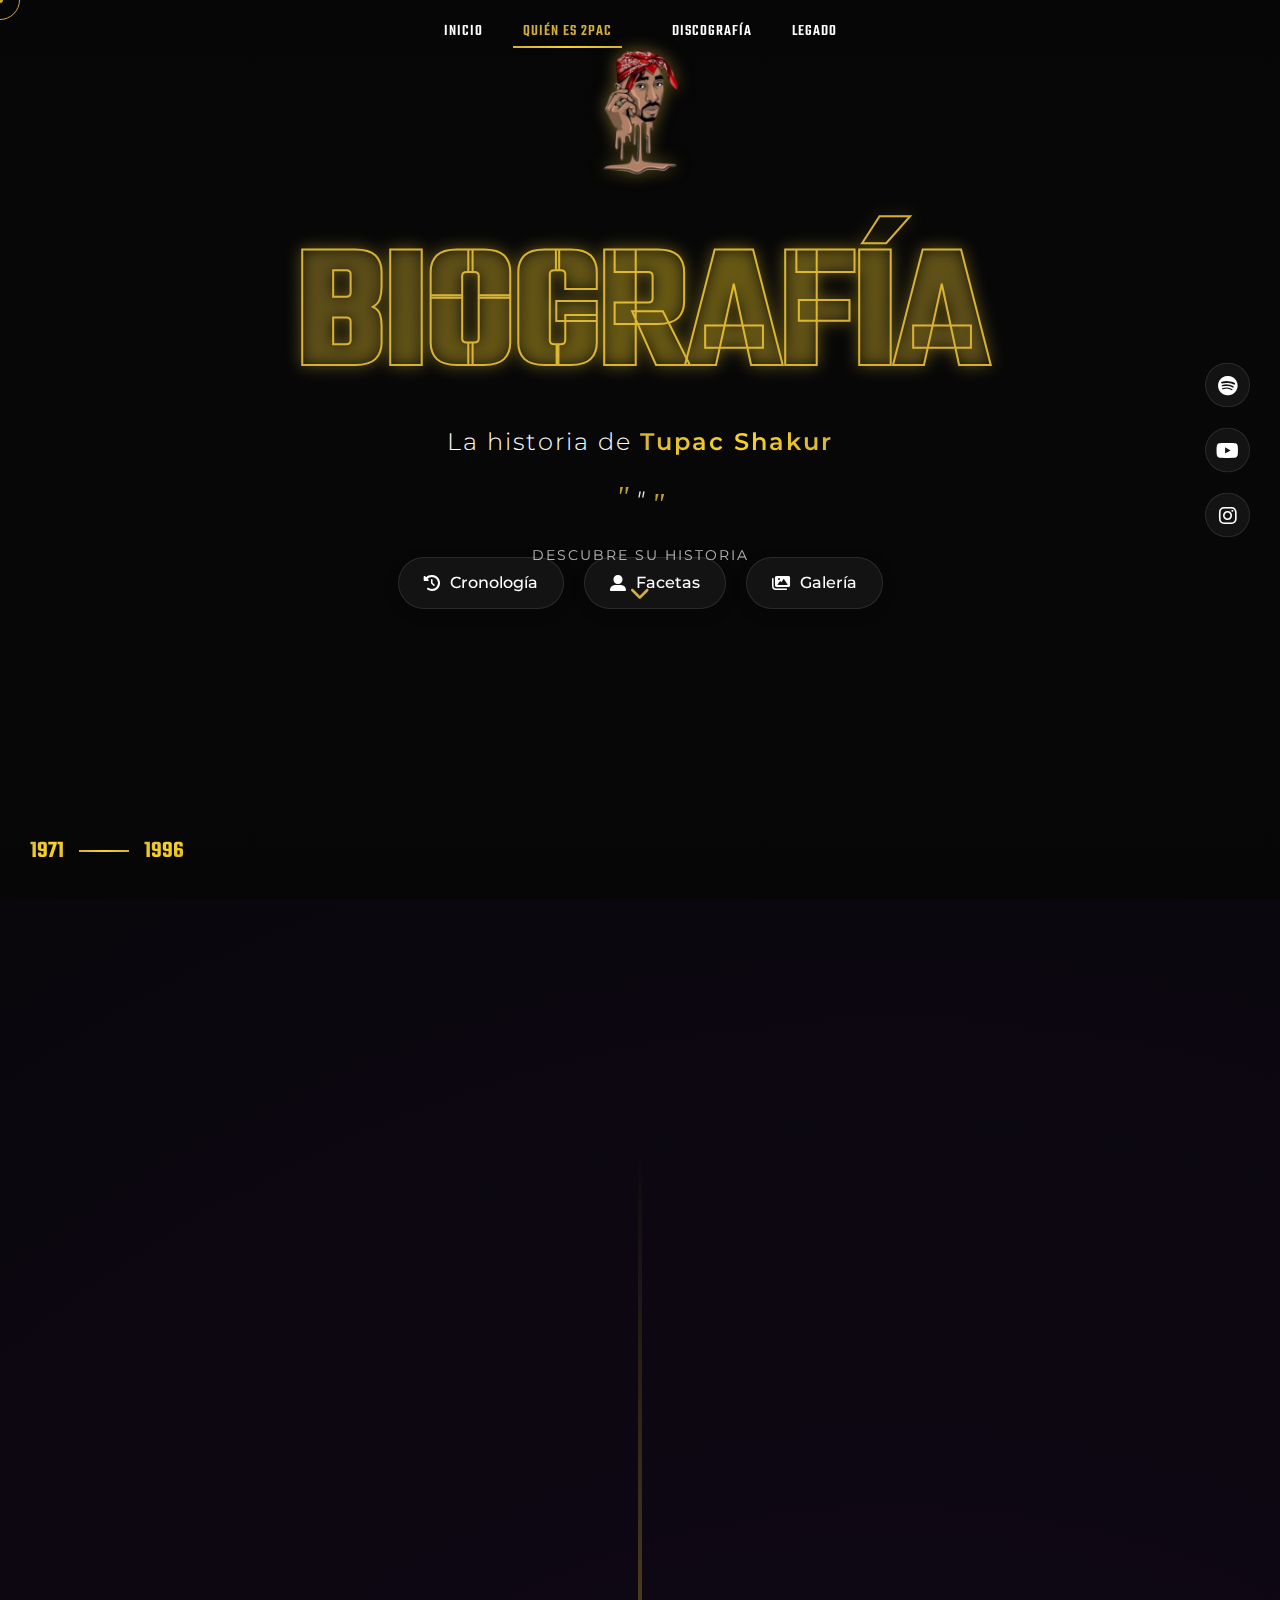
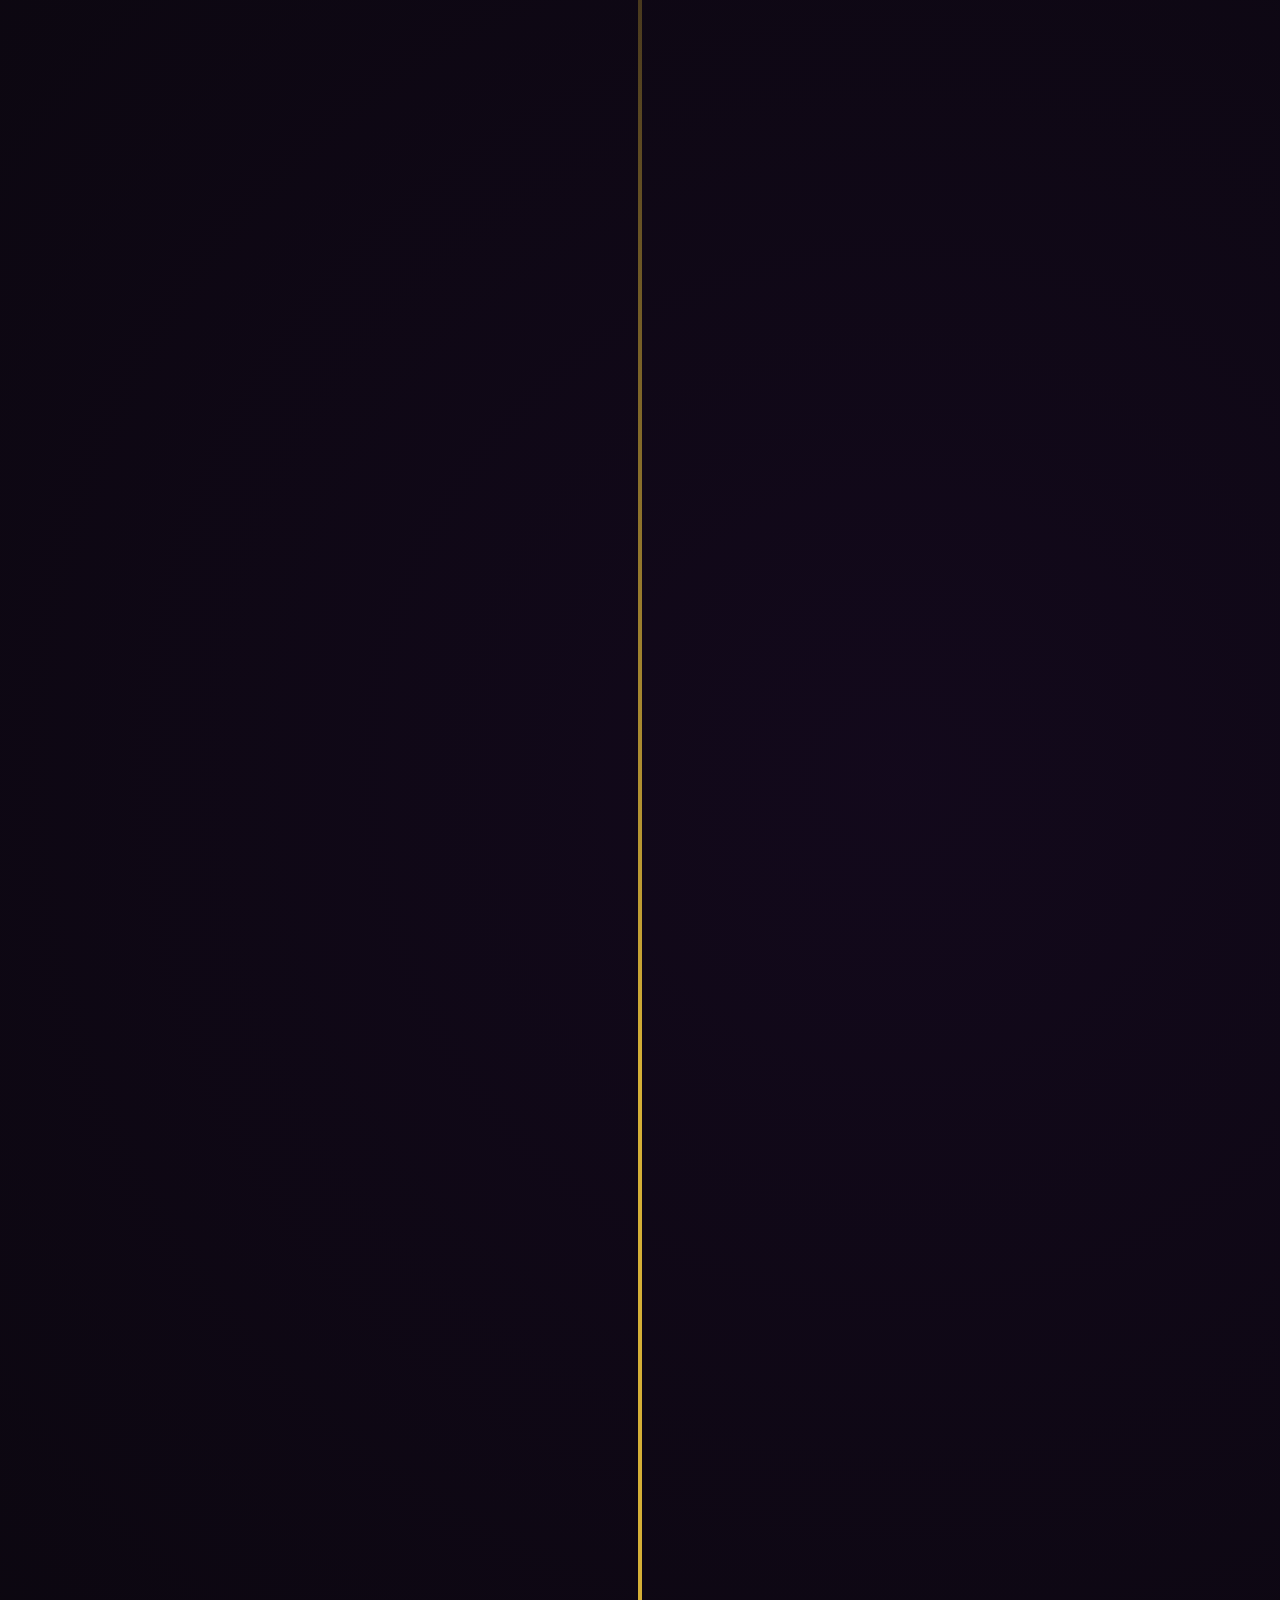
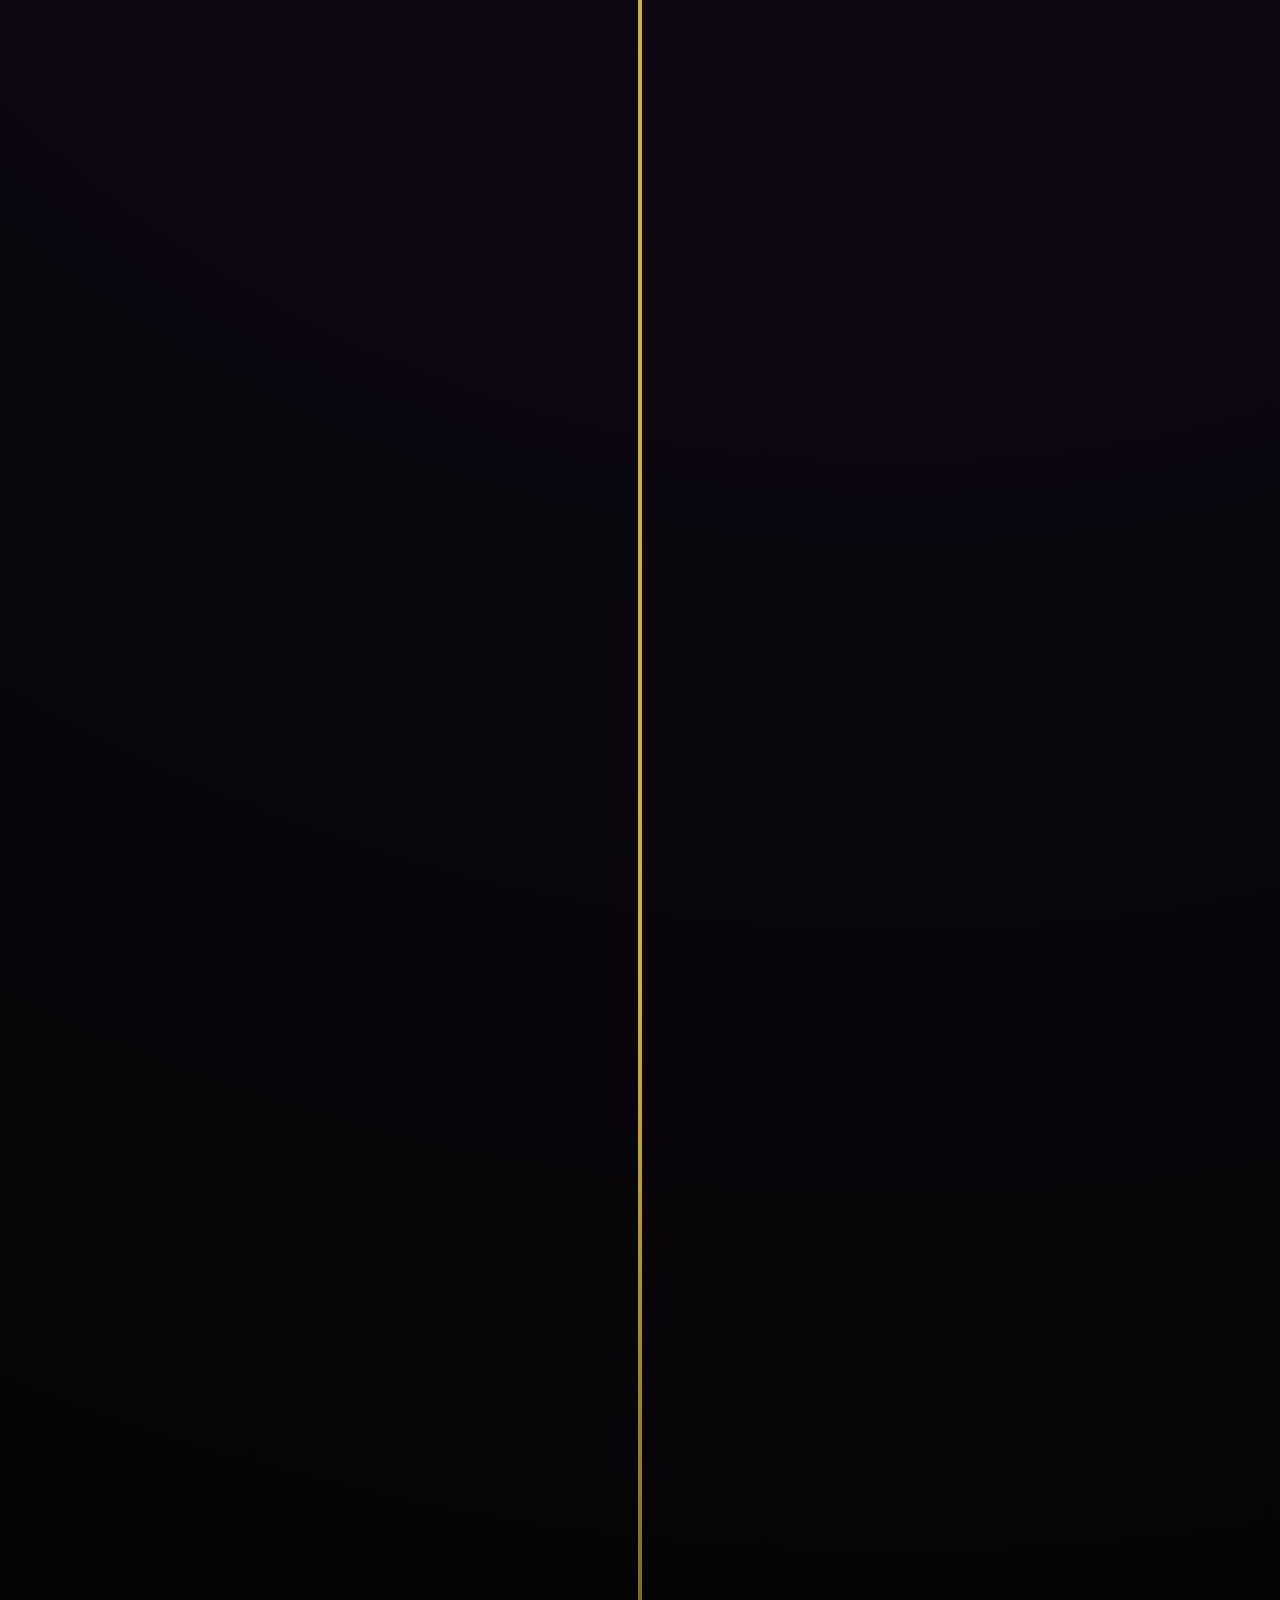
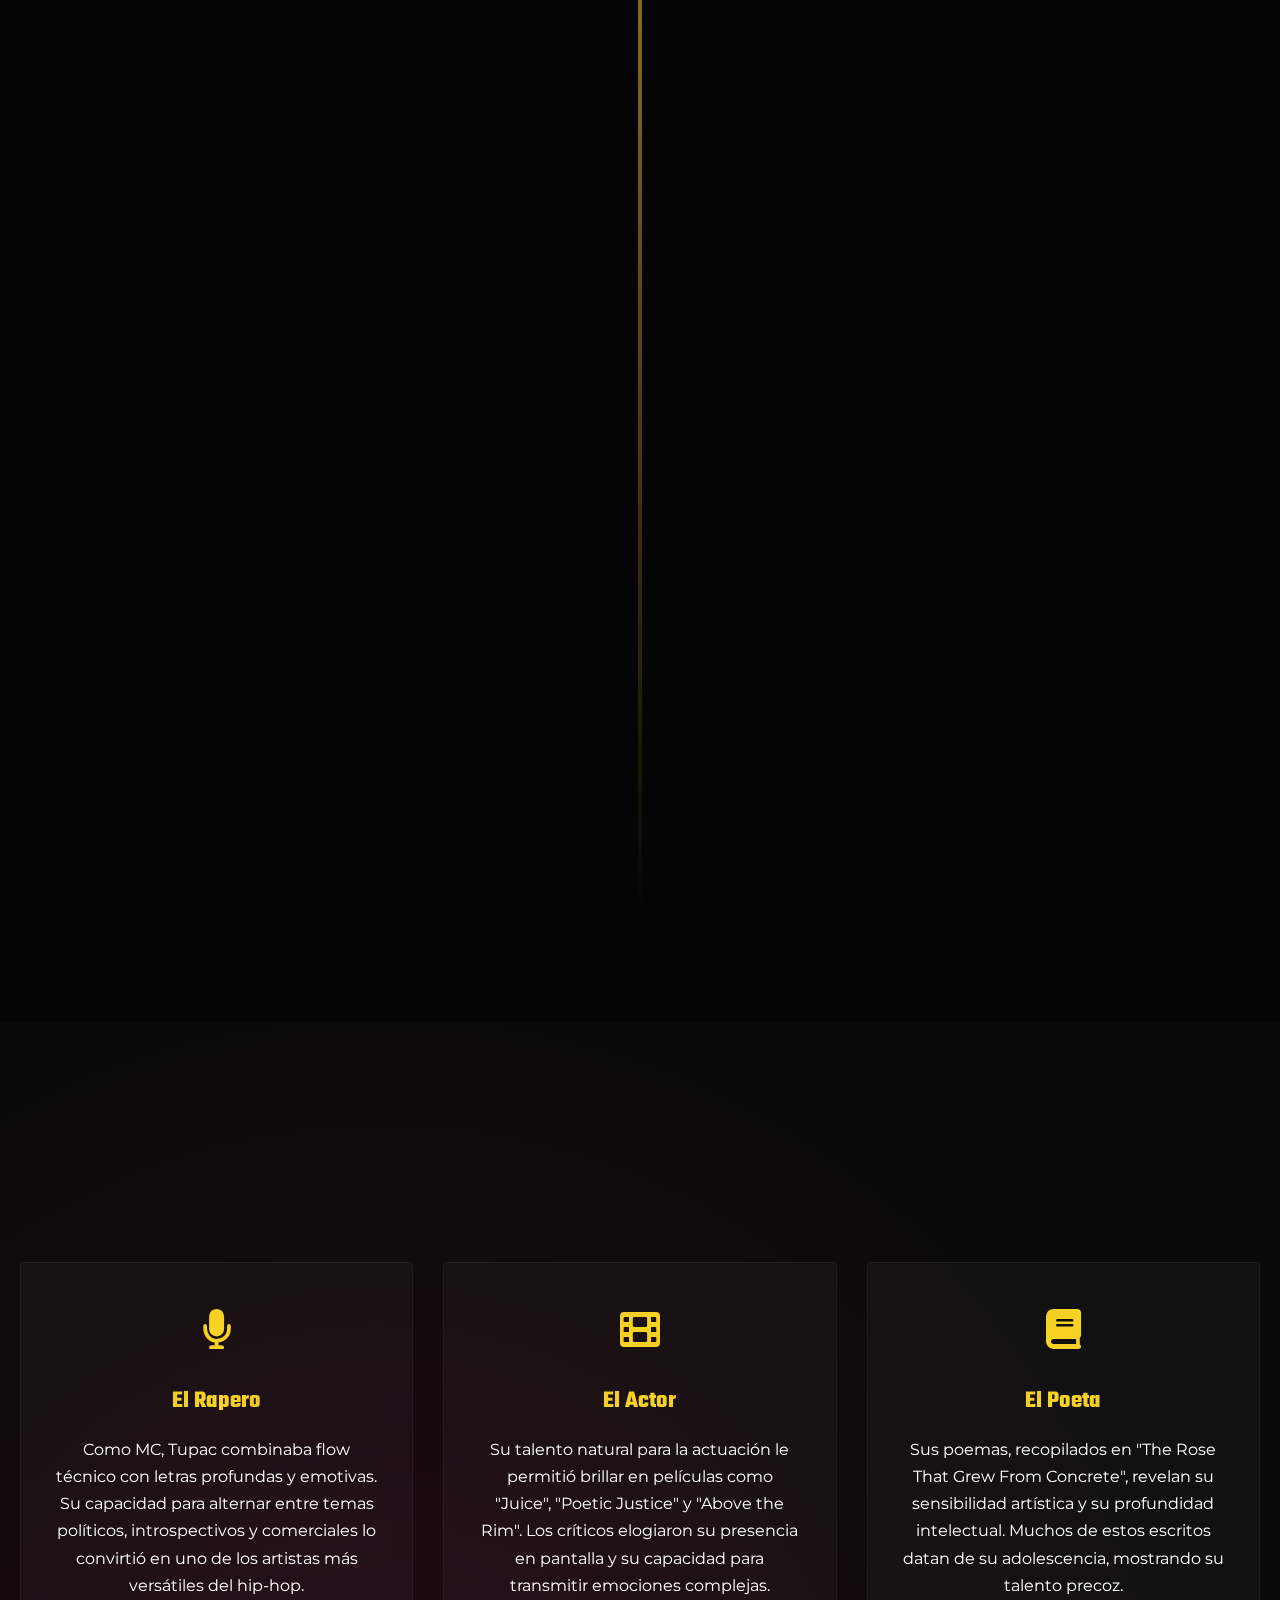
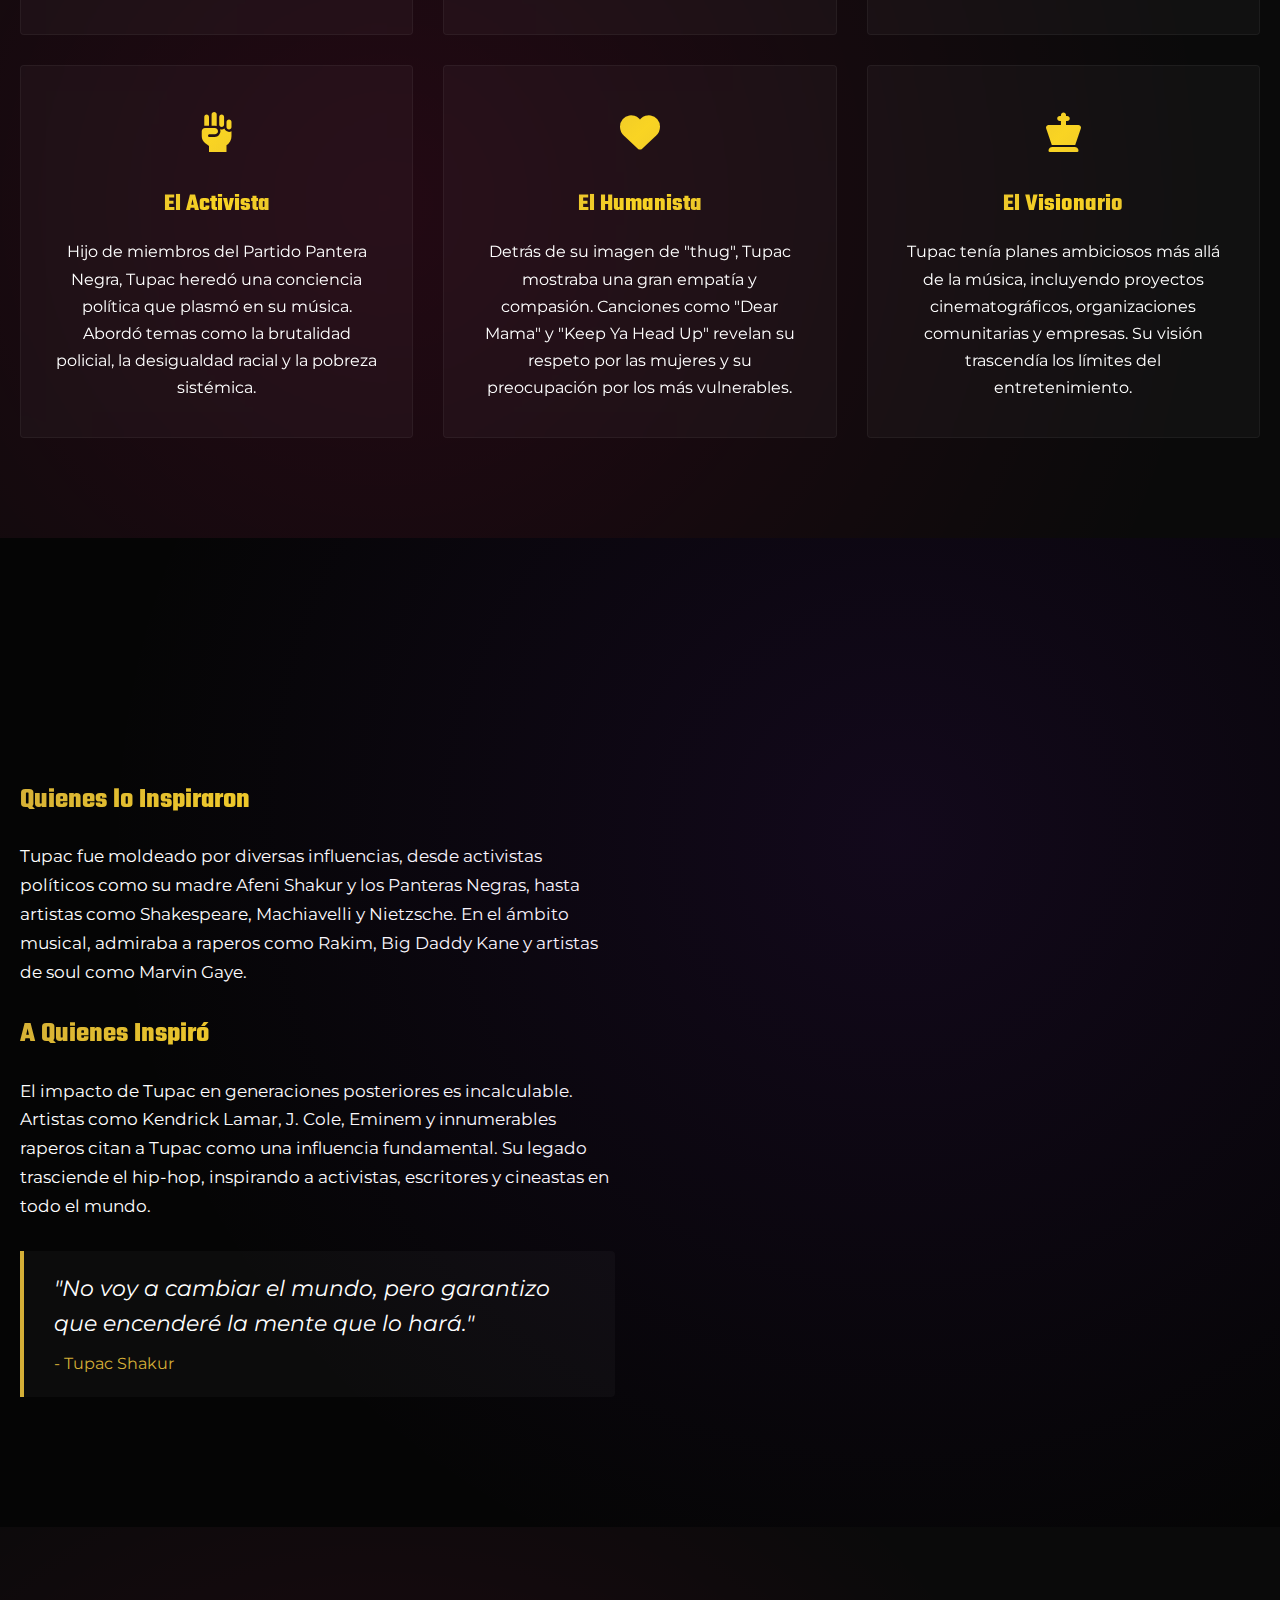
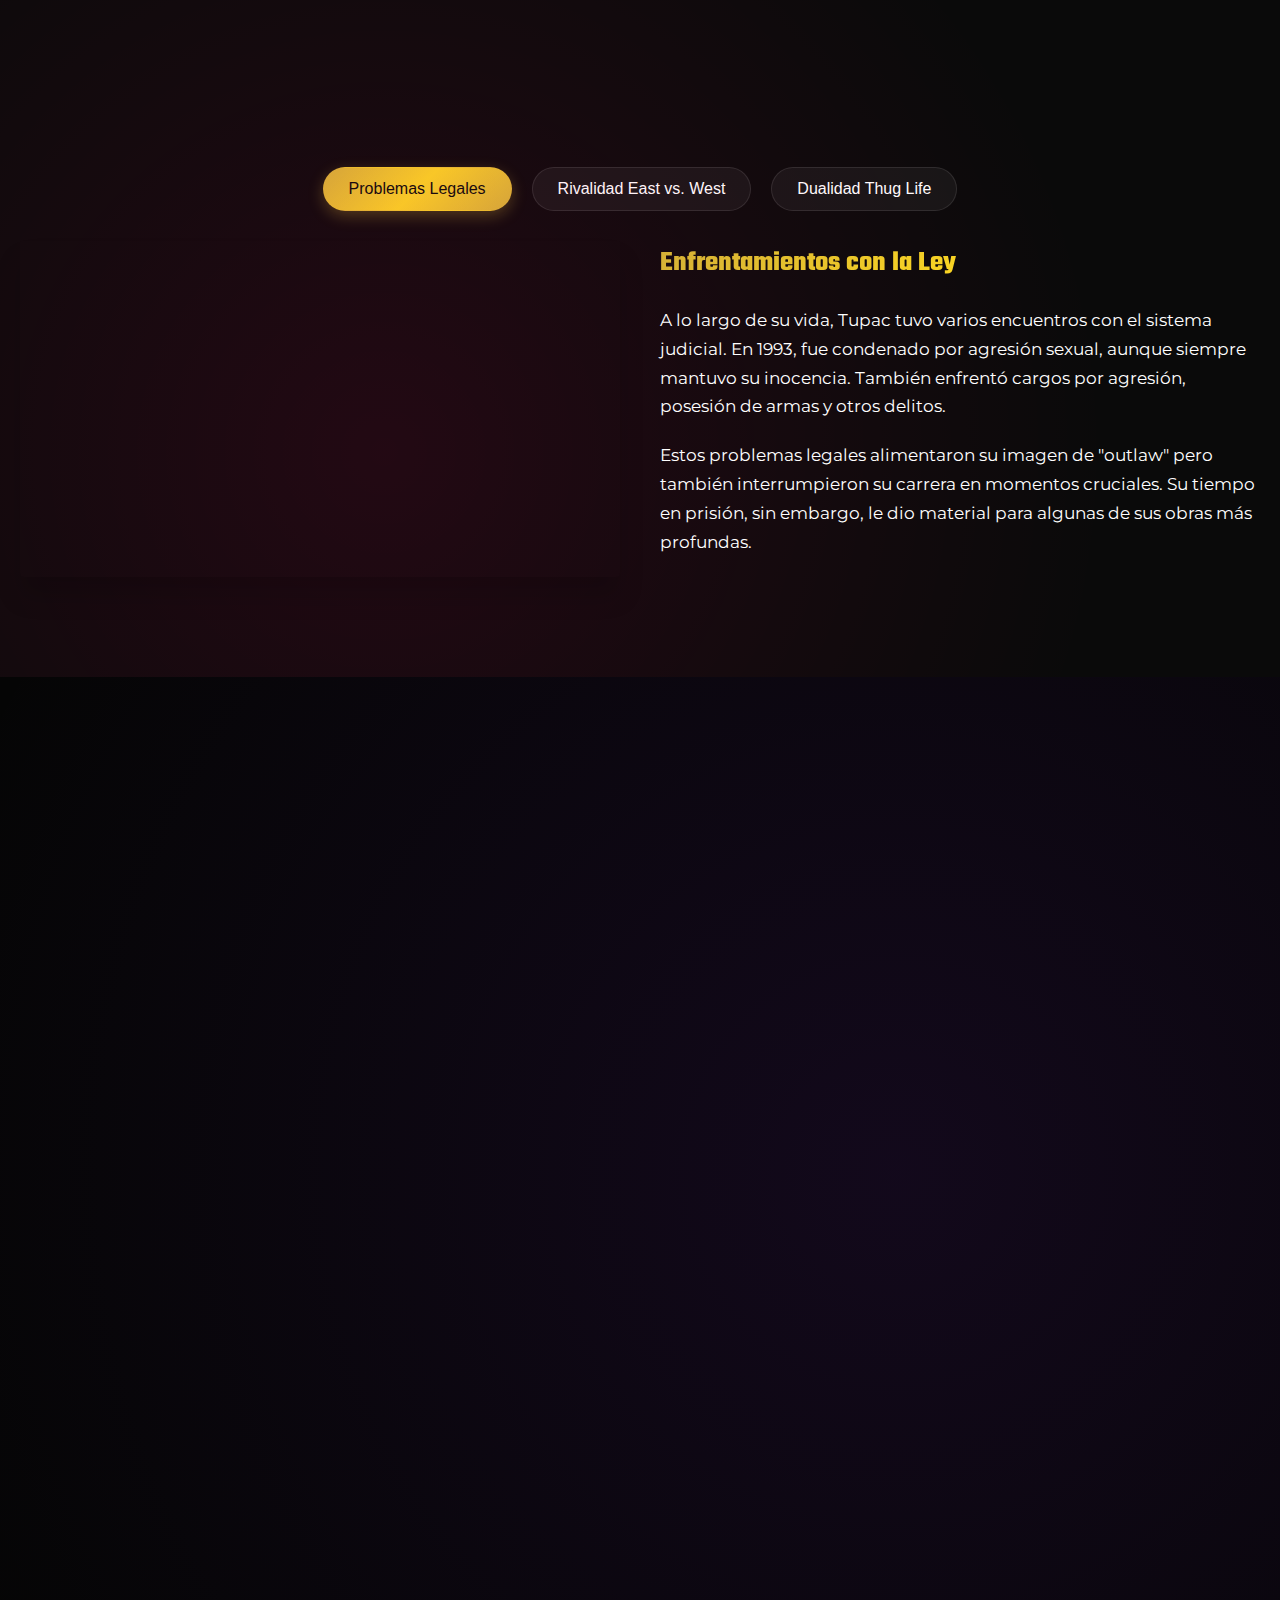
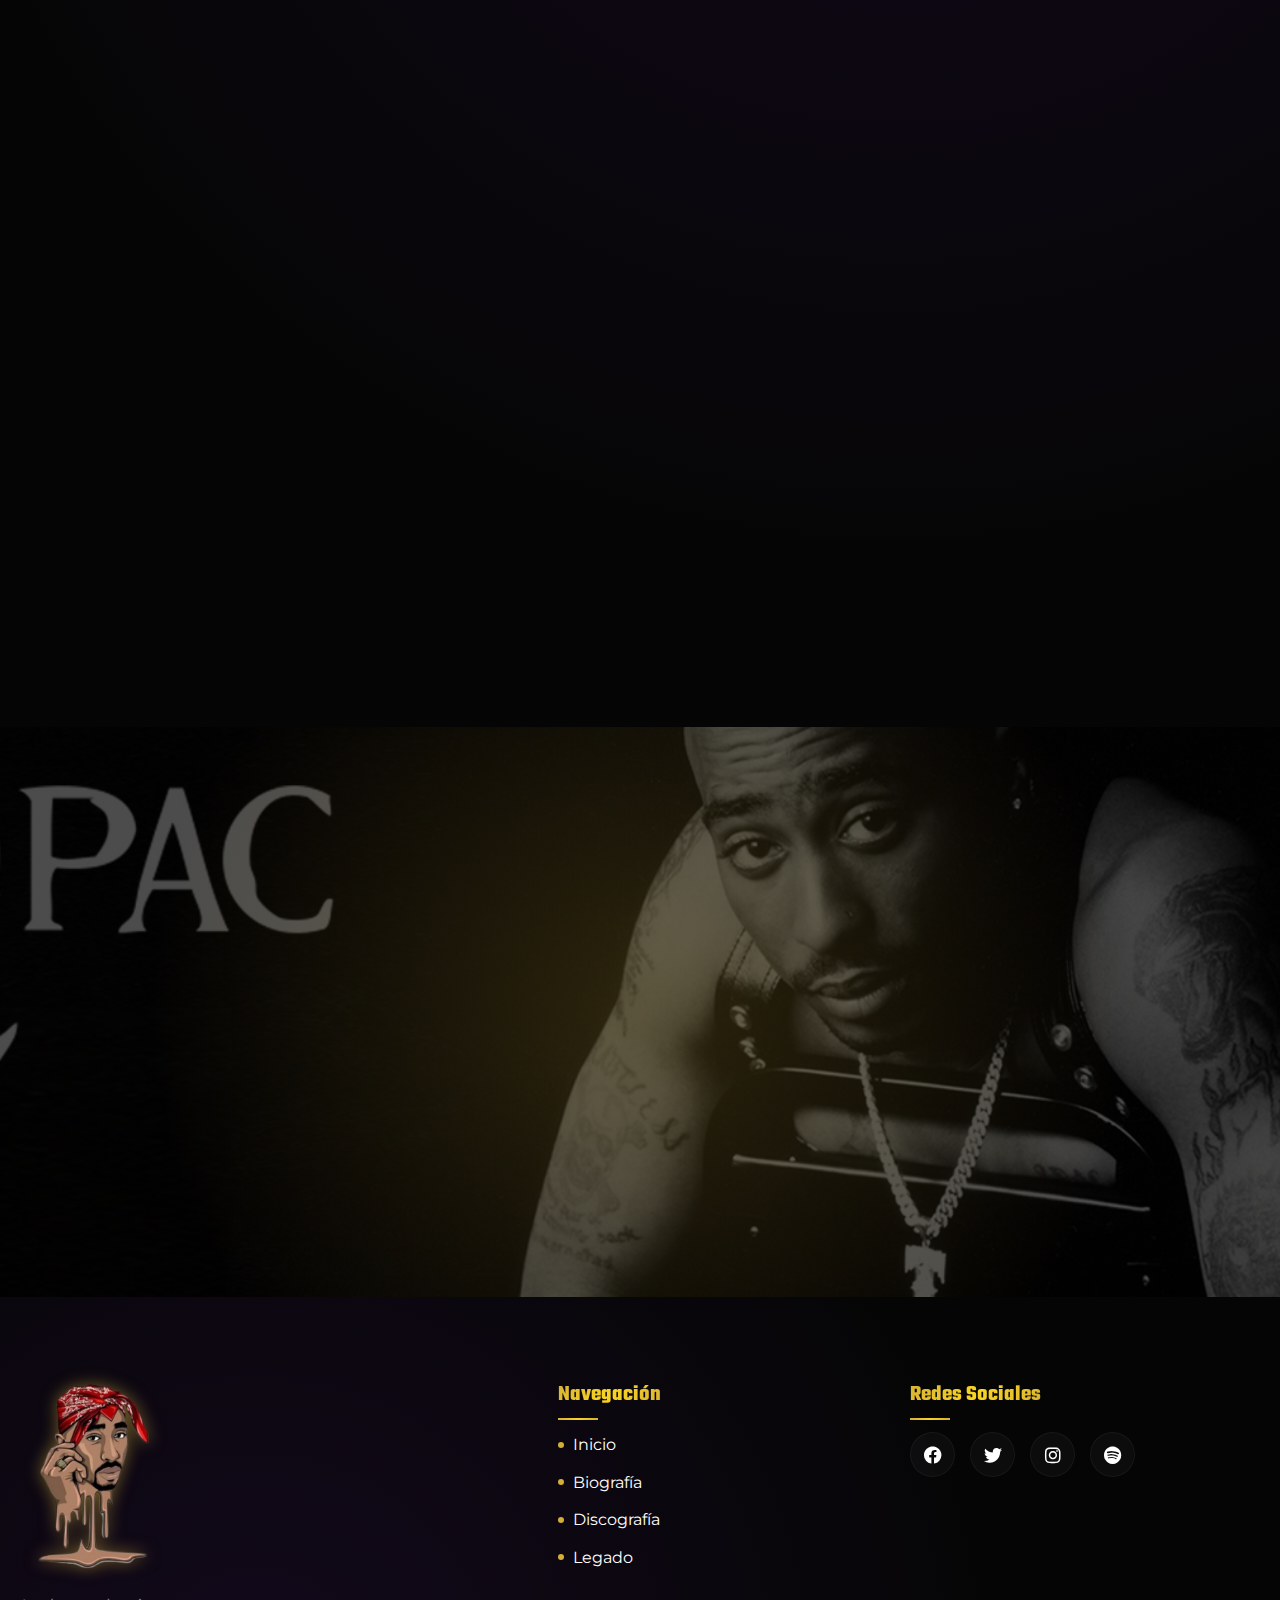
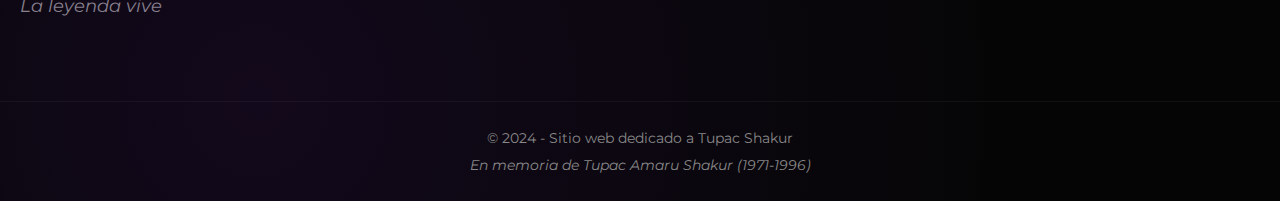
==== biografia.html @ cc4fa07a "create total" ====
<!DOCTYPE html>
<html lang="es">

<head>
  <meta charset="UTF-8">
  <meta name="viewport" content="width=device-width, initial-scale=1.0">
  <meta name="description" content="Biografía de Tupac Shakur (2Pac) - Conoce la vida y legado del legendario rapero">
  <title>Quién es 2Pac | Biografía Completa</title>
  <link rel="preconnect" href="https://fonts.googleapis.com">
  <link rel="preconnect" href="https://fonts.gstatic.com" crossorigin>
  <link href="https://fonts.googleapis.com/css2?family=Montserrat:wght@300;400;500;700;900&family=Teko:wght@400;500;600;700&display=swap" rel="stylesheet">
  <link rel="stylesheet" href="https://cdnjs.cloudflare.com/ajax/libs/font-awesome/6.0.0-beta3/css/all.min.css">
  <link rel="stylesheet" href="style.css">
  <link rel="stylesheet" href="logo.css">
  <link rel="shortcut icon" href="img/logo.png" type="image/x-icon">
</head>

<body>
  <!-- Cursor personalizado -->
  <div class="cursor-dot"></div>
  <div class="cursor-outline"></div>

  <header class="transparent-header">
    <nav class="menu">
      <div class="logo-box">
        <a href="index.html">
          <img src="img/logo.png" alt="2Pac Logo" class="logo">
        </a>
      </div>
      <button class="menu-toggle" aria-label="Abrir menú">
        <span class="bar"></span>
        <span class="bar"></span>
        <span class="bar"></span>
      </button>
      <ul class="nav-links">
        <li><a href="index.html">INICIO</a></li>
        <li><a href="biografia.html" class="active">QUIÉN ES 2PAC</a></li>
        <li><a href="discografia.html">DISCOGRAFÍA</a></li>
        <li><a href="legado.html">LEGADO</a></li>
      </ul>
    </nav>
  </header>

  <main>
    <!-- Hero section con video de fondo -->
    <section id="hero" class="hero-v2">
      <div class="video-container">
        <video id="bg-video" autoplay muted loop poster="img/bio-hero.jpg">
          <source src="video/2pac-bio.mp4" type="video/mp4">
        </video>
        <div class="overlay"></div>
      </div>
      <div class="hero-social">
        <a href="https://open.spotify.com/artist/1ZwdS5xdxEREPySFridCfh" class="hero-social-link" target="_blank" aria-label="Spotify">
          <i class="fab fa-spotify"></i>
        </a>
        <a href="https://www.youtube.com/channel/UCP6Y5xLQ9NSXgC1P1l6KgQw" class="hero-social-link" target="_blank" aria-label="YouTube">
          <i class="fab fa-youtube"></i>
        </a>
        <a href="https://www.instagram.com/2pac" class="hero-social-link" target="_blank" aria-label="Instagram">
          <i class="fab fa-instagram"></i>
        </a>
      </div>
      <div class="hero-content">
        <h1 class="hero-title-v2" data-text="BIOGRAFÍA">BIOGRAFÍA</h1>
        <div class="hero-subtitle">La historia de <span class="hero-subtitle-highlight">Tupac Shakur</span></div>
        <div class="hero-quote">"La muerte no es la mayor pérdida en la vida. La mayor pérdida es lo que muere dentro mientras aún estamos vivos."</div>

        <!-- Botones de navegación -->
        <div class="hero-nav-buttons">
          <a href="#timeline" class="hero-nav-button">
            <i class="fas fa-history btn-icon"></i>Cronología
          </a>
          <a href="#facetas" class="hero-nav-button">
            <i class="fas fa-user-alt btn-icon"></i>Facetas
          </a>
          <a href="#galeria" class="hero-nav-button">
            <i class="fas fa-images btn-icon"></i>Galería
          </a>
        </div>

        <div class="hero-scroll-indicator">
          <div class="scroll-text">Descubre su historia</div>
          <div class="scroll-icon"><i class="fas fa-chevron-down"></i></div>
        </div>
      </div>

      <div class="hero-years">
        <div class="year">1971</div>
        <div class="separator"></div>
        <div class="year">1996</div>
      </div>
    </section>

    <!-- Línea de tiempo vertical -->
    <section id="timeline" class="bio-timeline">
      <div class="container">
        <h2 class="section-title-v2">Cronología de una Vida Legendaria</h2>
        
        <div class="timeline-vertical">
          <div class="timeline-item">
            <div class="timeline-date">
              <span class="date-year">1971</span>
              <span class="date-day">16 de Junio</span>
            </div>
            <div class="timeline-content">
              <h3>Nacimiento</h3>
              <p>Tupac Amaru Shakur nace en East Harlem, Nueva York. Su madre, Afeni Shakur, era miembro activo del Partido Pantera Negra y le puso el nombre de un revolucionario inca que luchó contra el dominio español.</p>
              <div class="timeline-image">
                <img src="img/tupac-niño.jpg" alt="Tupac de niño" loading="lazy">
              </div>
            </div>
          </div>

          <div class="timeline-item">
            <div class="timeline-date">
              <span class="date-year">1986</span>
              <span class="date-day"></span>
            </div>
            <div class="timeline-content">
              <h3>Mudanza a Baltimore</h3>
              <p>La familia se muda a Baltimore, Maryland, donde Tupac asiste a la Escuela de Artes de Baltimore. Allí estudia actuación, poesía y danza, mostrando su talento artístico desde temprana edad.</p>
              <div class="timeline-image">
                <img src="img/bio-baltimore.jpg" alt="Tupac en Baltimore" loading="lazy">
              </div>
            </div>
          </div>

          <div class="timeline-item">
            <div class="timeline-date">
              <span class="date-year">1988</span>
              <span class="date-day"></span>
            </div>
            <div class="timeline-content">
              <h3>Mudanza a California</h3>
              <p>Tupac y su familia se mudan a Marin City, California. Comienza a rapear bajo el nombre de MC New York y se une al grupo Digital Underground como bailarín y roadie.</p>
            </div>
          </div>

          <div class="timeline-item">
            <div class="timeline-date">
              <span class="date-year">1991</span>
              <span class="date-day">Noviembre</span>
            </div>
            <div class="timeline-content">
              <h3>Debut como Solista</h3>
              <p>Lanza su álbum debut "2Pacalypse Now" con Interscope Records. El álbum aborda temas como el racismo, la brutalidad policial y la pobreza, estableciendo a Tupac como una voz política en el hip-hop.</p>
              <div class="timeline-image">
                <img src="img/bio-debut.jpg" alt="2Pacalypse Now" loading="lazy">
              </div>
            </div>
          </div>

          <div class="timeline-item">
            <div class="timeline-date">
              <span class="date-year">1992</span>
              <span class="date-day"></span>
            </div>
            <div class="timeline-content">
              <h3>Debut en el Cine</h3>
              <p>Protagoniza la película "Juice", su primer papel principal en el cine, interpretando al personaje Bishop. Su actuación recibe elogios de la crítica y demuestra su versatilidad artística.</p>
              <div class="timeline-image">
                <img src="img/bio-juice.jpg" alt="Tupac en Juice" loading="lazy">
              </div>
            </div>
          </div>

          <div class="timeline-item">
            <div class="timeline-date">
              <span class="date-year">1993</span>
              <span class="date-day">Febrero</span>
            </div>
            <div class="timeline-content">
              <h3>Segundo Álbum</h3>
              <p>Lanza "Strictly 4 My N.I.G.G.A.Z...", que incluye los éxitos "Keep Ya Head Up" y "I Get Around". El álbum muestra un equilibrio entre mensajes sociales y temas más comerciales.</p>
              <div class="timeline-image">
                <img src="img/bio-strictly.jpg" alt="Strictly 4 My N.I.G.G.A.Z..." loading="lazy">
              </div>
            </div>
          </div>

          <div class="timeline-item">
            <div class="timeline-date">
              <span class="date-year">1994</span>
              <span class="date-day">Noviembre</span>
            </div>
            <div class="timeline-content">
              <h3>Tiroteo en Quad Studios</h3>
              <p>Tupac es herido en un tiroteo en Quad Studios en Nueva York. Recibe cinco disparos pero sobrevive. Este incidente marca el inicio de la rivalidad East Coast vs. West Coast en el hip-hop.</p>
            </div>
          </div>

          <div class="timeline-item">
            <div class="timeline-date">
              <span class="date-year">1995</span>
              <span class="date-day">Marzo</span>
            </div>
            <div class="timeline-content">
              <h3>Desde la Prisión</h3>
              <p>Mientras cumple condena en prisión por abuso sexual, lanza "Me Against the World", considerado por muchos críticos como su obra maestra. El álbum debuta en el número uno del Billboard 200.</p>
              <div class="timeline-image">
                <img src="img/bio-prison.jpg" alt="Tupac en prisión" loading="lazy">
              </div>
            </div>
          </div>

          <div class="timeline-item">
            <div class="timeline-date">
              <span class="date-year">1995</span>
              <span class="date-day">Octubre</span>
            </div>
            <div class="timeline-content">
              <h3>Death Row Records</h3>
              <p>Suge Knight, CEO de Death Row Records, paga la fianza de Tupac y lo ficha para su sello. Comienza a grabar nuevo material a un ritmo frenético.</p>
            </div>
          </div>

          <div class="timeline-item">
            <div class="timeline-date">
              <span class="date-year">1996</span>
              <span class="date-day">Febrero</span>
            </div>
            <div class="timeline-content">
              <h3>All Eyez On Me</h3>
              <p>Lanza "All Eyez On Me", el primer álbum doble en la historia del hip-hop. Incluye éxitos como "California Love" y "2 of Amerikaz Most Wanted". El álbum es un éxito comercial y crítico.</p>
              <div class="timeline-image">
                <img src="img/bio-all-eyez.jpg" alt="All Eyez On Me" loading="lazy">
              </div>
            </div>
          </div>

          <div class="timeline-item">
            <div class="timeline-date">
              <span class="date-year">1996</span>
              <span class="date-day">7 de Septiembre</span>
            </div>
            <div class="timeline-content">
              <h3>Tiroteo en Las Vegas</h3>
              <p>Después de asistir a la pelea de Mike Tyson en el MGM Grand de Las Vegas, Tupac es herido en un tiroteo mientras viajaba en un automóvil conducido por Suge Knight.</p>
            </div>
          </div>

          <div class="timeline-item">
            <div class="timeline-date">
              <span class="date-year">1996</span>
              <span class="date-day">13 de Septiembre</span>
            </div>
            <div class="timeline-content">
              <h3>Fallecimiento</h3>
              <p>Tupac fallece a los 25 años debido a las heridas sufridas en el tiroteo. Su muerte conmociona al mundo del hip-hop y a sus millones de seguidores.</p>
              <div class="timeline-image">
                <img src="img/bio-memorial.jpg" alt="Memorial de Tupac" loading="lazy">
              </div>
            </div>
          </div>

          <div class="timeline-item">
            <div class="timeline-date">
              <span class="date-year">1996</span>
              <span class="date-day">Noviembre</span>
            </div>
            <div class="timeline-content">
              <h3>The Don Killuminati</h3>
              <p>Se lanza póstumamente "The Don Killuminati: The 7 Day Theory" bajo el alias de Makaveli. El álbum, grabado en solo siete días, muestra un lado más oscuro y reflexivo de Tupac.</p>
              <div class="timeline-image">
                <img src="img/bio-makaveli.jpg" alt="The Don Killuminati" loading="lazy">
              </div>
            </div>
          </div>
        </div>
      </div>
    </section>

    <!-- Sección de facetas -->
    <section id="facetas" class="bio-facets">
      <div class="container">
        <h2 class="section-title-v2">Las Múltiples Facetas de Tupac</h2>
        
        <div class="facets-grid">
          <div class="facet-item">
            <div class="facet-icon">
              <i class="fas fa-microphone"></i>
            </div>
            <h3>El Rapero</h3>
            <p>Como MC, Tupac combinaba flow técnico con letras profundas y emotivas. Su capacidad para alternar entre temas políticos, introspectivos y comerciales lo convirtió en uno de los artistas más versátiles del hip-hop.</p>
          </div>
          
          <div class="facet-item">
            <div class="facet-icon">
              <i class="fas fa-film"></i>
            </div>
            <h3>El Actor</h3>
            <p>Su talento natural para la actuación le permitió brillar en películas como "Juice", "Poetic Justice" y "Above the Rim". Los críticos elogiaron su presencia en pantalla y su capacidad para transmitir emociones complejas.</p>
          </div>
          
          <div class="facet-item">
            <div class="facet-icon">
              <i class="fas fa-book"></i>
            </div>
            <h3>El Poeta</h3>
            <p>Sus poemas, recopilados en "The Rose That Grew From Concrete", revelan su sensibilidad artística y su profundidad intelectual. Muchos de estos escritos datan de su adolescencia, mostrando su talento precoz.</p>
          </div>
          
          <div class="facet-item">
            <div class="facet-icon">
              <i class="fas fa-fist-raised"></i>
            </div>
            <h3>El Activista</h3>
            <p>Hijo de miembros del Partido Pantera Negra, Tupac heredó una conciencia política que plasmó en su música. Abordó temas como la brutalidad policial, la desigualdad racial y la pobreza sistémica.</p>
          </div>
          
          <div class="facet-item">
            <div class="facet-icon">
              <i class="fas fa-heart"></i>
            </div>
            <h3>El Humanista</h3>
            <p>Detrás de su imagen de "thug", Tupac mostraba una gran empatía y compasión. Canciones como "Dear Mama" y "Keep Ya Head Up" revelan su respeto por las mujeres y su preocupación por los más vulnerables.</p>
          </div>
          
          <div class="facet-item">
            <div class="facet-icon">
              <i class="fas fa-chess-king"></i>
            </div>
            <h3>El Visionario</h3>
            <p>Tupac tenía planes ambiciosos más allá de la música, incluyendo proyectos cinematográficos, organizaciones comunitarias y empresas. Su visión trascendía los límites del entretenimiento.</p>
          </div>
        </div>
      </div>
    </section>

    <!-- Sección de influencias -->
    <section class="bio-influences">
      <div class="container">
        <h2 class="section-title-v2">Influencias y Legado</h2>
        
        <div class="influences-content">
          <div class="influences-text">
            <h3>Quienes lo Inspiraron</h3>
            <p>Tupac fue moldeado por diversas influencias, desde activistas políticos como su madre Afeni Shakur y los Panteras Negras, hasta artistas como Shakespeare, Machiavelli y Nietzsche. En el ámbito musical, admiraba a raperos como Rakim, Big Daddy Kane y artistas de soul como Marvin Gaye.</p>
            
            <h3>A Quienes Inspiró</h3>
            <p>El impacto de Tupac en generaciones posteriores es incalculable. Artistas como Kendrick Lamar, J. Cole, Eminem y innumerables raperos citan a Tupac como una influencia fundamental. Su legado trasciende el hip-hop, inspirando a activistas, escritores y cineastas en todo el mundo.</p>
            
            <blockquote class="bio-quote">
              "No voy a cambiar el mundo, pero garantizo que encenderé la mente que lo hará."
              <cite>- Tupac Shakur</cite>
            </blockquote>
          </div>
          
          <div class="influences-image">
            <img src="img/bio-influence.jpg" alt="Tupac influencia" loading="lazy">
          </div>
        </div>
      </div>
    </section>

    <!-- Sección de controversias -->
    <section class="bio-controversies">
      <div class="container">
        <h2 class="section-title-v2">Controversias y Contradicciones</h2>
        
        <div class="controversies-tabs">
          <div class="tabs-nav">
            <button class="tab-btn active" data-tab="legal">Problemas Legales</button>
            <button class="tab-btn" data-tab="rivalry">Rivalidad East vs. West</button>
            <button class="tab-btn" data-tab="duality">Dualidad Thug Life</button>
          </div>
          
          <div class="tabs-content">
            <div class="tab-panel active" id="legal">
              <div class="tab-image">
                <img src="img/bio-legal.jpg" alt="Tupac problemas legales" loading="lazy">
              </div>
              <div class="tab-text">
                <h3>Enfrentamientos con la Ley</h3>
                <p>A lo largo de su vida, Tupac tuvo varios encuentros con el sistema judicial. En 1993, fue condenado por agresión sexual, aunque siempre mantuvo su inocencia. También enfrentó cargos por agresión, posesión de armas y otros delitos.</p>
                <p>Estos problemas legales alimentaron su imagen de "outlaw" pero también interrumpieron su carrera en momentos cruciales. Su tiempo en prisión, sin embargo, le dio material para algunas de sus obras más profundas.</p>
              </div>
            </div>
            
            <div class="tab-panel" id="rivalry">
              <div class="tab-image">
                <img src="img/bio-rivalry.jpg" alt="Tupac y Biggie" loading="lazy">
              </div>
              <div class="tab-text">
                <h3>La Guerra del Hip-Hop</h3>
                <p>La rivalidad entre East Coast y West Coast, personificada en Tupac y The Notorious B.I.G., definió el hip-hop de los 90s. Lo que comenzó como una amistad se convirtió en una amarga enemistad después del tiroteo de Quad Studios en 1994.</p>
                <p>Canciones como "Hit 'Em Up" de Tupac y "Who Shot Ya?" de Biggie alimentaron una tensión que trascendió la música y tuvo consecuencias trágicas. Muchos creen que esta rivalidad contribuyó a las muertes de ambos artistas.</p>
              </div>
            </div>
            
            <div class="tab-panel" id="duality">
              <div class="tab-image">
                <img src="img/bio-duality.jpg" alt="Tupac dualidad" loading="lazy">
              </div>
              <div class="tab-text">
                <h3>Entre el Ángel y el Demonio</h3>
                <p>Una de las características más fascinantes de Tupac era su dualidad. Por un lado, componía canciones sensibles como "Dear Mama" y "Keep Ya Head Up"; por otro, abrazaba la filosofía "Thug Life" y la violencia en temas como "Hit 'Em Up".</p>
                <p>Esta contradicción no era hipocresía sino un reflejo de las complejidades de su vida y de la realidad de muchos jóvenes afroamericanos. Como él mismo explicó, "Thug Life" era un acrónimo de "The Hate U Give Little Infants Fucks Everyone", una crítica al ciclo de violencia sistémica.</p>
              </div>
            </div>
          </div>
        </div>
      </div>
    </section>

    <!-- Galería de imágenes -->
    <section id="galeria" class="bio-gallery">
      <div class="container">
        <h2 class="section-title-v2">Momentos Capturados</h2>
        
        <div class="gallery-masonry">
          <div class="gallery-item large">
            <img src="img/gallery-1.jpg" alt="Tupac en concierto" loading="lazy">
          </div>
          <div class="gallery-item">
            <img src="img/gallery-2.jpg" alt="Tupac joven" loading="lazy">
          </div>
          <div class="gallery-item">
            <img src="img/gallery-3.jpg" alt="Tupac sonriendo" loading="lazy">
          </div>
          <div class="gallery-item vertical">
            <img src="img/gallery-4.jpg" alt="Tupac posando" loading="lazy">
          </div>
          <div class="gallery-item">
            <img src="img/gallery-5.jpg" alt="Tupac con gafas" loading="lazy">
          </div>
          <div class="gallery-item">
            <img src="img/gallery-6.jpg" alt="Tupac en estudio" loading="lazy">
          </div>
          <div class="gallery-item large">
            <img src="img/gallery-7.jpg" alt="Tupac actuando" loading="lazy">
          </div>
          <div class="gallery-item">
            <img src="img/gallery-8.jpg" alt="Tupac con amigos" loading="lazy">
          </div>
        </div>
      </div>
    </section>

    <!-- Call to Action -->
    <section class="call-to-action">
      <div class="container">
        <div class="cta-content">
          <h2>Explora el Legado Musical</h2>
          <p>Descubre la discografía completa de Tupac Shakur y el impacto de su música en la cultura hip-hop</p>
          <div class="cta-buttons">
            <a href="discografia.html" class="cta-button primary">Ver Discografía</a>
            <a href="legado.html" class="cta-button secondary">Explorar Legado</a>
          </div>
        </div>
      </div>
    </section>
  </main>

  <footer class="footer-v2">
    <div class="footer-main">
      <div class="container">
        <div class="footer-logo">
          <img src="img/logo.png" alt="2Pac Logo" class="logo">
          <p class="footer-tagline">La leyenda vive</p>
        </div>
        <div class="footer-links">
          <div class="footer-nav">
            <h3>Navegación</h3>
            <ul>
              <li><a href="index.html">Inicio</a></li>
              <li><a href="biografia.html">Biografía</a></li>
              <li><a href="discografia.html">Discografía</a></li>
              <li><a href="legado.html">Legado</a></li>
            </ul>
          </div>
          <div class="footer-social">
            <h3>Redes Sociales</h3>
            <div class="social-links">
              <a href="https://www.facebook.com/tupacshakur" class="social-icon" aria-label="Facebook"><i class="fab fa-facebook"></i></a>
              <a href="https://twitter.com/2PAC" class="social-icon" aria-label="Twitter"><i class="fab fa-twitter"></i></a>
              <a href="https://www.instagram.com/2pac" class="social-icon" aria-label="Instagram"><i class="fab fa-instagram"></i></a>
              <a href="https://open.spotify.com/artist/1ZwdS5xdxEREPySFridCfh" class="social-icon" aria-label="Spotify"><i class="fab fa-spotify"></i></a>
            </div>
          </div>
        </div>
      </div>
    </div>
    <div class="footer-bottom">
      <div class="container">
        <p class="footer-copyright">© 2024 - Sitio web dedicado a Tupac Shakur</p>
        <p class="footer-tribute">En memoria de Tupac Amaru Shakur (1971-1996)</p>
      </div>
    </div>
  </footer>

  <script src="script.js"></script>
  <script>
    // Script específico para la página de biografía
    document.addEventListener('DOMContentLoaded', () => {
      // Tabs de controversias
      const tabBtns = document.querySelectorAll('.tab-btn');
      const tabPanels = document.querySelectorAll('.tab-panel');
      
      tabBtns.forEach(btn => {
        btn.addEventListener('click', () => {
          // Desactivar todos los botones y paneles
          tabBtns.forEach(b => b.classList.remove('active'));
          tabPanels.forEach(p => p.classList.remove('active'));
          
          // Activar el botón clickeado
          btn.classList.add('active');
          
          // Activar el panel correspondiente
          const tabId = btn.getAttribute('data-tab');
          document.getElementById(tabId).classList.add('active');
        });
      });
      
      // Animación para la línea de tiempo
      const timelineItems = document.querySelectorAll('.timeline-item');
      
      const observer = new IntersectionObserver((entries) => {
        entries.forEach(entry => {
          if (entry.isIntersecting) {
            entry.target.classList.add('animate');
          }
        });
      }, {
        threshold: 0.1,
        rootMargin: '0px 0px -100px 0px'
      });
      
      timelineItems.forEach(item => {
        observer.observe(item);
      });
      
      // Galería con lightbox
      const galleryItems = document.querySelectorAll('.gallery-item img');
      
      galleryItems.forEach(item => {
        item.addEventListener('click', () => {
          // Crear lightbox
          const lightbox = document.createElement('div');
          lightbox.classList.add('lightbox');
          
          const lightboxImg = document.createElement('img');
          lightboxImg.src = item.src;
          
          const closeBtn = document.createElement('button');
          closeBtn.classList.add('lightbox-close');
          closeBtn.innerHTML = '<i class="fas fa-times"></i>';
          
          lightbox.appendChild(lightboxImg);
          lightbox.appendChild(closeBtn);
          document.body.appendChild(lightbox);
          
          // Animar apertura
          setTimeout(() => {
            lightbox.classList.add('active');
          }, 10);
          
          // Cerrar lightbox
          closeBtn.addEventListener('click', () => {
            lightbox.classList.remove('active');
            setTimeout(() => {
              document.body.removeChild(lightbox);
            }, 300);
          });
          
          // Cerrar con Escape
          document.addEventListener('keydown', (e) => {
            if (e.key === 'Escape') {
              closeBtn.click();
            }
          });
        });
      });
    });
  </script>
</body>

</html>
---- style.css ----
/* Variables y reset */
:root {
    --color-primary: #d4af37;
    /* Oro más elegante */
    --color-secondary: #8a2be2;
    /* Púrpura más vibrante */
    --color-accent: #ff0066;
    /* Rosa más intenso */
    --color-dark: #0a0a0a;
    --color-darker: #050505;
    --color-light: #ffffff;
    --color-gray: #888888;
    --color-light-gray: #dddddd;
    --font-primary: 'Montserrat', sans-serif;
    --font-display: 'Teko', sans-serif;
    --transition-fast: 0.3s cubic-bezier(0.25, 0.46, 0.45, 0.94);
    --transition-medium: 0.5s cubic-bezier(0.25, 0.46, 0.45, 0.94);
    --transition-slow: 0.8s cubic-bezier(0.25, 0.46, 0.45, 0.94);
    --shadow-sm: 0 4px 6px rgba(0, 0, 0, 0.1);
    --shadow-md: 0 10px 15px rgba(0, 0, 0, 0.1);
    --shadow-lg: 0 20px 25px rgba(0, 0, 0, 0.15);
    --border-radius: 4px;
    /* Más sutil y moderno */
    --gradient-gold: linear-gradient(135deg, #d4af37 0%, #f9d423 50%, #d4af37 100%);
    --gradient-purple: linear-gradient(135deg, #8a2be2 0%, #4a00e0 100%);
    --blur-effect: blur(10px);
}

/* Importar estilos para el logo actualizado */
@import url('logo.css');

* {
    margin: 0;
    padding: 0;
    box-sizing: border-box;
}

html {
    font-size: 62.5%;
    scroll-behavior: smooth;
}

body {
    font-family: var(--font-primary);
    font-size: 1.6rem;
    line-height: 1.6;
    color: var(--color-light);
    background-color: var(--color-dark);
    overflow-x: hidden;
    cursor: none;
    /* Ocultar cursor por defecto para usar el personalizado */
}

a {
    text-decoration: none;
    color: var(--color-light);
    transition: color var(--transition-fast);
}

ul {
    list-style: none;
}

img {
    max-width: 100%;
    height: auto;
    display: block;
}

.container {
    width: 100%;
    max-width: 1400px;
    /* Más ancho para un diseño más moderno */
    margin: 0 auto;
    padding: 0 2rem;
}

/* Cursor personalizado más elegante */
.cursor-dot,
.cursor-outline {
    position: fixed;
    top: 0;
    left: 0;
    transform: translate(-50%, -50%);
    border-radius: 50%;
    z-index: 9999;
    pointer-events: none;
    mix-blend-mode: difference;
    /* Efecto moderno */
}

.cursor-dot {
    width: 6px;
    height: 6px;
    background-color: var(--color-primary);
    transition: transform 0.1s ease;
}

.cursor-outline {
    width: 40px;
    height: 40px;
    border: 1px solid var(--color-primary);
    transition: all 0.2s ease-out;
}

/* Header y navegación modernizada */
.transparent-header {
    position: fixed;
    top: 0;
    left: 0;
    width: 100%;
    z-index: 100;
    transition: all var(--transition-fast);
}

.transparent-header.scrolled {
    background-color: rgba(5, 5, 5, 0.95);
    backdrop-filter: var(--blur-effect);
    box-shadow: 0 4px 30px rgba(0, 0, 0, 0.3);
}

/* Menú más compacto y elegante */
.menu {
    display: grid;
    grid-template-columns: 1fr auto 1fr;
    align-items: center;
    padding: 1.5rem 5%;
}

.logo-box {
    grid-column: 2;
    text-align: center;
}

.scrolled .logo {
    height: 4.5rem;
}

.nav-links {
    display: flex;
    align-items: center;
    justify-content: center;
    /* Centrado para que esté más junto */
    grid-column: 1 / span 3;
    grid-row: 1;
}

/* Elementos del menú más juntos */
.nav-links li:nth-child(1),
.nav-links li:nth-child(2) {
    margin-right: 2rem;
    /* Reducido el espacio */
    padding-right: 0;
}

.nav-links li:nth-child(3),
.nav-links li:nth-child(4) {
    margin-left: 2rem;
    /* Reducido el espacio */
    padding-left: 0;
}

.nav-links a {
    font-family: var(--font-display);
    font-size: 1.6rem;
    /* Más pequeño para estar más junto */
    font-weight: 500;
    letter-spacing: 1px;
    padding: 0.5rem 1rem;
    position: relative;
    transition: all var(--transition-fast);
}

.nav-links a::after {
    content: '';
    position: absolute;
    bottom: 0;
    left: 0;
    /* Cambiado para un efecto más moderno */
    width: 0;
    height: 2px;
    background: var(--gradient-gold);
    /* Gradiente para más elegancia */
    transition: all var(--transition-fast);
    transform: none;
    /* Eliminado para un efecto más moderno */
}

.nav-links a:hover::after,
.nav-links a.active::after {
    width: 100%;
}

.nav-links a:hover,
.nav-links a.active {
    color: var(--color-primary);
}

.menu-toggle {
    display: none;
    background: none;
    border: none;
    cursor: pointer;
    z-index: 101;
}

.bar {
    display: block;
    width: 25px;
    height: 2px;
    /* Más delgado para un look moderno */
    margin: 5px auto;
    background-color: var(--color-light);
    transition: all var(--transition-fast);
}

/* Hero section modernizado */
.hero-v2 {
    position: relative;
    height: 100vh;
    display: flex;
    align-items: center;
    justify-content: center;
    overflow: hidden;
}

.video-container {
    position: absolute;
    top: 0;
    left: 0;
    width: 100%;
    height: 100%;
    overflow: hidden;
}

#bg-video {
    position: absolute;
    top: 50%;
    left: 50%;
    min-width: 100%;
    min-height: 100%;
    width: auto;
    height: auto;
    transform: translateX(-50%) translateY(-50%);
    object-fit: cover;
    filter: contrast(1.1) saturate(1.2);
    /* Mejora visual */
}

.overlay {
    position: absolute;
    top: 0;
    left: 0;
    width: 100%;
    height: 100%;
    background: linear-gradient(to bottom,
            rgba(5, 5, 5, 0.8) 0%,
            rgba(5, 5, 5, 0.5) 50%,
            rgba(5, 5, 5, 0.8) 100%);
}

.hero-content {
    position: relative;
    z-index: 2;
    text-align: center;
    max-width: 900px;
    padding: 0 2rem;
}

.hero-title-v2 {
    font-family: var(--font-display);
    font-size: 18rem;
    /* Más grande para más impacto */
    font-weight: 700;
    line-height: 0.9;
    text-transform: uppercase;
    margin-bottom: 2rem;
    color: transparent;
    -webkit-text-stroke: 2px var(--color-primary);
    position: relative;
    letter-spacing: -5px;
    /* Más apretado para un look moderno */
}

.hero-title-v2::before {
    content: attr(data-text);
    position: absolute;
    top: 0;
    left: 0;
    width: 100%;
    height: 100%;
    background: var(--gradient-gold);
    background-clip: text;
    -webkit-background-clip: text;
    color: transparent;
    opacity: 0.4;
    filter: blur(8px);
    animation: pulse 3s infinite alternate;
}

@keyframes pulse {
    0% {
        opacity: 0.3;
        filter: blur(8px);
    }

    100% {
        opacity: 0.5;
        filter: blur(4px);
    }
}

.hero-subtitle {
    font-size: 2.4rem;
    margin-bottom: 2rem;
    font-weight: 300;
    letter-spacing: 2px;
}

.hero-subtitle-highlight {
    background: var(--gradient-gold);
    background-clip: text;
    -webkit-background-clip: text;
    color: transparent;
    font-weight: 600;
}

.hero-quote {
    font-size: 2.2rem;
    font-style: italic;
    margin-bottom: 4rem;
    opacity: 0.9;
    position: relative;
    display: inline-block;
}

.hero-quote::before,
.hero-quote::after {
    content: '"';
    font-family: Georgia, serif;
    font-size: 3rem;
    color: var(--color-primary);
    position: absolute;
}

.hero-quote::before {
    left: -20px;
    top: -10px;
}

.hero-quote::after {
    right: -20px;
    bottom: -10px;
}

.hero-nav-buttons {
    display: flex;
    justify-content: center;
    gap: 2rem;
    margin-bottom: 5rem;
}

.hero-nav-button {
    display: flex;
    align-items: center;
    padding: 1.2rem 2.5rem;
    background-color: rgba(255, 255, 255, 0.05);
    border-radius: 30px;
    /* Más redondeado para un look moderno */
    transition: all var(--transition-fast);
    backdrop-filter: var(--blur-effect);
    font-weight: 500;
    border: 1px solid rgba(255, 255, 255, 0.1);
    box-shadow: 0 4px 15px rgba(0, 0, 0, 0.2);
}

.hero-nav-button:hover {
    background: var(--gradient-gold);
    color: var(--color-dark);
    transform: translateY(-5px);
    box-shadow: 0 8px 25px rgba(212, 175, 55, 0.3);
}

.btn-icon {
    margin-right: 1rem;
}

.hero-scroll-indicator {
    position: absolute;
    bottom: 5rem;
    left: 50%;
    transform: translateX(-50%);
    text-align: center;
    animation: bounce 2s infinite;
}

.scroll-text {
    font-size: 1.4rem;
    margin-bottom: 1rem;
    opacity: 0.7;
    text-transform: uppercase;
    letter-spacing: 2px;
}

.scroll-icon {
    font-size: 2rem;
    color: var(--color-primary);
}

@keyframes bounce {

    0%,
    20%,
    50%,
    80%,
    100% {
        transform: translateY(0);
    }

    40% {
        transform: translateY(-10px);
    }

    60% {
        transform: translateY(-5px);
    }
}

.hero-social {
    position: absolute;
    top: 50%;
    right: 3rem;
    transform: translateY(-50%);
    display: flex;
    flex-direction: column;
    gap: 2rem;
    z-index: 3;
}

.hero-social-link {
    width: 4.5rem;
    height: 4.5rem;
    display: flex;
    align-items: center;
    justify-content: center;
    background-color: rgba(255, 255, 255, 0.05);
    border-radius: 50%;
    transition: all var(--transition-fast);
    font-size: 2rem;
    border: 1px solid rgba(255, 255, 255, 0.1);
    backdrop-filter: var(--blur-effect);
}

.hero-social-link:hover {
    background: var(--gradient-gold);
    color: var(--color-dark);
    transform: scale(1.1) rotate(5deg);
    box-shadow: 0 5px 15px rgba(212, 175, 55, 0.3);
}

.hero-years {
    position: absolute;
    bottom: 3rem;
    left: 3rem;
    display: flex;
    align-items: center;
    z-index: 3;
}

.year {
    font-family: var(--font-display);
    font-size: 2.4rem;
    font-weight: 600;
    background: var(--gradient-gold);
    background-clip: text;
    -webkit-background-clip: text;
    color: transparent;
}

.separator {
    width: 5rem;
    height: 2px;
    background: var(--gradient-gold);
    margin: 0 1.5rem;
}

/* Sección de introducción modernizada */
.intro-section {
    padding: 12rem 0;
    background-color: var(--color-darker);
    position: relative;
    overflow: hidden;
}

.intro-section::before {
    content: '';
    position: absolute;
    top: 0;
    left: 0;
    width: 100%;
    height: 100%;
    background: radial-gradient(circle at 20% 30%, rgba(138, 43, 226, 0.15), transparent 70%);
    pointer-events: none;
}

.intro-grid {
    display: grid;
    grid-template-columns: 1fr 1fr;
    gap: 6rem;
    align-items: center;
}

.intro-image {
    position: relative;
    border-radius: var(--border-radius);
    overflow: hidden;
    box-shadow: var(--shadow-lg);
    transform: perspective(1000px) rotateY(-5deg);
    transition: all var(--transition-medium);
}

.intro-image::after {
    content: '';
    position: absolute;
    top: 0;
    left: 0;
    width: 100%;
    height: 100%;
    background: linear-gradient(135deg, rgba(212, 175, 55, 0.2), rgba(138, 43, 226, 0.2));
    z-index: 1;
}

.intro-image img {
    transition: transform var(--transition-medium);
    filter: contrast(1.1);
}

.intro-image:hover {
    transform: perspective(1000px) rotateY(0deg);
}

.intro-image:hover img {
    transform: scale(1.05);
}

.image-overlay {
    position: absolute;
    top: 0;
    left: 0;
    width: 100%;
    height: 100%;
    background: linear-gradient(to bottom right,
            rgba(138, 43, 226, 0.3),
            rgba(255, 0, 102, 0.3));
    opacity: 0;
    transition: opacity var(--transition-fast);
    z-index: 2;
}

.intro-image:hover .image-overlay {
    opacity: 1;
}

.intro-content h2 {
    font-family: var(--font-display);
    font-size: 4.5rem;
    font-weight: 600;
    margin-bottom: 2.5rem;
    background: var(--gradient-gold);
    background-clip: text;
    -webkit-background-clip: text;
    color: transparent;
    position: relative;
    display: inline-block;
}

.intro-content h2::after {
    content: '';
    position: absolute;
    bottom: -10px;
    left: 0;
    width: 80px;
    height: 3px;
    background: var(--gradient-gold);
}

.intro-content p {
    margin-bottom: 2rem;
    font-size: 1.8rem;
    line-height: 1.8;
}

.stats-container {
    display: flex;
    justify-content: space-between;
    margin: 4rem 0;
    gap: 2rem;
}

.stat-item {
    text-align: center;
    padding: 2.5rem;
    background-color: rgba(255, 255, 255, 0.03);
    border-radius: var(--border-radius);
    transition: all var(--transition-fast);
    border: 1px solid rgba(255, 255, 255, 0.05);
    backdrop-filter: var(--blur-effect);
    flex: 1;
}

.stat-item:hover {
    transform: translateY(-10px);
    background-color: rgba(212, 175, 55, 0.05);
    border-color: rgba(212, 175, 55, 0.2);
    box-shadow: 0 10px 30px rgba(0, 0, 0, 0.2);
}

.stat-number {
    font-family: var(--font-display);
    font-size: 4.5rem;
    font-weight: 600;
    background: var(--gradient-gold);
    background-clip: text;
    -webkit-background-clip: text;
    color: transparent;
    line-height: 1;
    margin-bottom: 1rem;
}

.stat-label {
    font-size: 1.4rem;
    text-transform: uppercase;
    letter-spacing: 2px;
}

.btn-primary {
    display: inline-block;
    padding: 1.4rem 3.5rem;
    background: var(--gradient-gold);
    color: var(--color-dark);
    font-weight: 600;
    border-radius: 30px;
    text-transform: uppercase;
    letter-spacing: 2px;
    transition: all var(--transition-fast);
    box-shadow: 0 5px 15px rgba(0, 0, 0, 0.2);
    position: relative;
    overflow: hidden;
    z-index: 1;
}

.btn-primary::before {
    content: '';
    position: absolute;
    top: 0;
    left: 0;
    width: 100%;
    height: 100%;
    background: var(--color-light);
    z-index: -1;
    transition: transform var(--transition-fast);
    transform: scaleX(0);
    transform-origin: right;
}

.btn-primary:hover {
    color: var(--color-dark);
    transform: translateY(-5px);
    box-shadow: 0 10px 25px rgba(212, 175, 55, 0.3);
}

.btn-primary:hover::before {
    transform: scaleX(1);
    transform-origin: left;
}

/* Sección de frases modernizada */
.frases-inmersivas {
    padding: 12rem 0;
    background-color: var(--color-dark);
    position: relative;
    overflow: hidden;
}

.frases-inmersivas::before {
    content: '';
    position: absolute;
    top: 0;
    left: 0;
    width: 100%;
    height: 100%;
    background: url('img/pattern-bg.png') repeat;
    opacity: 0.03;
    z-index: 0;
}

.section-title-v2 {
    font-family: var(--font-display);
    font-size: 5rem;
    font-weight: 600;
    text-align: center;
    margin-bottom: 6rem;
    background: var(--gradient-gold);
    background-clip: text;
    -webkit-background-clip: text;
    color: transparent;
    position: relative;
}

.section-title-v2::after {
    content: '';
    position: absolute;
    bottom: -1.5rem;
    left: 50%;
    transform: translateX(-50%);
    width: 8rem;
    height: 3px;
    background: var(--gradient-gold);
}

.frases-carousel {
    position: relative;
    height: 30rem;
    margin-bottom: 3rem;
}

.frase-slide {
    position: absolute;
    top: 0;
    left: 0;
    width: 100%;
    height: 100%;
    display: flex;
    align-items: center;
    justify-content: center;
    opacity: 0;
    transform: translateX(50px);
    transition: all var(--transition-medium);
    visibility: hidden;
}

.frase-slide.active {
    opacity: 1;
    transform: translateX(0);
    visibility: visible;
}

.frase-content {
    text-align: center;
    max-width: 80%;
    position: relative;
}

.frase-content::before,
.frase-content::after {
    content: '"';
    font-family: Georgia, serif;
    font-size: 12rem;
    position: absolute;
    opacity: 0.1;
    color: var(--color-primary);
}

.frase-content::before {
    top: -6rem;
    left: -4rem;
}

.frase-content::after {
    bottom: -8rem;
    right: -4rem;
    transform: rotate(180deg);
}

.frase-quote {
    font-size: 3.2rem;
    line-height: 1.4;
    margin-bottom: 2rem;
    font-weight: 300;
    font-style: italic;
}

.frase-source {
    font-family: var(--font-display);
    font-size: 2rem;
    background: var(--gradient-gold);
    background-clip: text;
    -webkit-background-clip: text;
    color: transparent;
    position: relative;
    display: inline-block;
}

.frase-source::before {
    content: '';
    position: absolute;
    top: -10px;
    left: 50%;
    transform: translateX(-50%);
    width: 30px;
    height: 2px;
    background: var(--gradient-gold);
}

.frases-navigation {
    display: flex;
    flex-direction: column;
    align-items: center;
    gap: 2rem;
}

.frases-dots {
    display: flex;
    gap: 1rem;
}

.frase-dot {
    width: 1.2rem;
    height: 1.2rem;
    border-radius: 50%;
    background-color: rgba(255, 255, 255, 0.1);
    cursor: pointer;
    transition: all var(--transition-fast);
    border: 1px solid rgba(255, 255, 255, 0.05);
}

.frase-dot.active {
    background: var(--gradient-gold);
    transform: scale(1.2);
}

.frases-arrows {
    display: flex;
    gap: 2rem;
}

.frase-arrow {
    width: 4.5rem;
    height: 4.5rem;
    border-radius: 50%;
    background-color: rgba(255, 255, 255, 0.05);
    border: 1px solid rgba(255, 255, 255, 0.1);
    color: var(--color-light);
    font-size: 1.8rem;
    cursor: pointer;
    transition: all var(--transition-fast);
    display: flex;
    align-items: center;
    justify-content: center;
    backdrop-filter: var(--blur-effect);
}

.frase-arrow:hover {
    background: var(--gradient-gold);
    color: var(--color-dark);
    transform: scale(1.1);
    box-shadow: 0 5px 15px rgba(212, 175, 55, 0.3);
}

/* Sección de álbumes modernizada */
.albums-destacados {
    padding: 12rem 0;
    background-color: var(--color-darker);
    position: relative;
    overflow: hidden;
}

.albums-destacados::before {
    content: '';
    position: absolute;
    top: 0;
    left: 0;
    width: 100%;
    height: 100%;
    background: radial-gradient(circle at 80% 20%, rgba(255, 0, 102, 0.15), transparent 70%);
    pointer-events: none;
}

.albums-grid {
    display: grid;
    grid-template-columns: repeat(auto-fit, minmax(320px, 1fr));
    gap: 4rem;
    margin-bottom: 5rem;
}

.album-card {
    background-color: rgba(255, 255, 255, 0.03);
    border-radius: var(--border-radius);
    overflow: hidden;
    transition: all var(--transition-fast);
    box-shadow: var(--shadow-md);
    border: 1px solid rgba(255, 255, 255, 0.05);
    backdrop-filter: var(--blur-effect);
    position: relative;
}

.album-card:hover {
    transform: translateY(-15px) scale(1.02);
    box-shadow: 0 20px 40px rgba(0, 0, 0, 0.3);
    border-color: rgba(212, 175, 55, 0.2);
}

.album-cover {
    position: relative;
    overflow: hidden;
    aspect-ratio: 1/1;
    /* Cuadrado perfecto */
}

.album-cover img {
    transition: transform var(--transition-medium);
    width: 100%;
    height: 100%;
    object-fit: cover;
}

.album-card:hover .album-cover img {
    transform: scale(1.1);
}

.album-overlay {
    position: absolute;
    top: 0;
    left: 0;
    width: 100%;
    height: 100%;
    background: linear-gradient(to bottom,
            rgba(0, 0, 0, 0.2),
            rgba(0, 0, 0, 0.7));
    display: flex;
    align-items: center;
    justify-content: center;
    opacity: 0;
    transition: opacity var(--transition-fast);
}

.album-card:hover .album-overlay {
    opacity: 1;
}

.album-play {
    width: 6rem;
    height: 6rem;
    background: var(--gradient-gold);
    border-radius: 50%;
    display: flex;
    align-items: center;
    justify-content: center;
    color: var(--color-dark);
    font-size: 2.4rem;
    transition: all var(--transition-fast);
    box-shadow: 0 5px 15px rgba(0, 0, 0, 0.3);
    transform: scale(0.8);
    opacity: 0;
}

.album-card:hover .album-play {
    transform: scale(1);
    opacity: 1;
}

.album-play:hover {
    transform: scale(1.1);
    background: var(--color-light);
}

.album-info {
    padding: 2.5rem;
}

.album-title {
    font-family: var(--font-display);
    font-size: 2.6rem;
    margin-bottom: 0.5rem;
    background: var(--gradient-gold);
    background-clip: text;
    -webkit-background-clip: text;
    color: transparent;
}

.album-year {
    font-size: 1.6rem;
    color: var(--color-gray);
    margin-bottom: 2rem;
}

.album-tracks {
    display: flex;
    flex-direction: column;
    gap: 1.2rem;
}

.track-item {
    display: flex;
    justify-content: space-between;
    padding-bottom: 1.2rem;
    border-bottom: 1px solid rgba(255, 255, 255, 0.05);
    transition: all var(--transition-fast);
}

.track-item:hover {
    border-bottom-color: rgba(212, 175, 55, 0.3);
    transform: translateX(5px);
}

.track-name {
    font-weight: 500;
}

.track-duration {
    color: var(--color-gray);
}

.albums-cta {
    text-align: center;
}

.btn-secondary {
    display: inline-block;
    padding: 1.4rem 3.5rem;
    background-color: transparent;
    color: var(--color-primary);
    font-weight: 600;
    border: 2px solid var(--color-primary);
    border-radius: 30px;
    text-transform: uppercase;
    letter-spacing: 2px;
    transition: all var(--transition-fast);
    position: relative;
    overflow: hidden;
    z-index: 1;
}

.btn-secondary::before {
    content: '';
    position: absolute;
    top: 0;
    left: 0;
    width: 100%;
    height: 100%;
    background: var(--gradient-gold);
    z-index: -1;
    transition: transform var(--transition-fast);
    transform: scaleX(0);
    transform-origin: right;
}

.btn-secondary:hover {
    color: var(--color-dark);
    transform: translateY(-5px);
    box-shadow: 0 10px 25px rgba(212, 175, 55, 0.3);
    border-color: transparent;
}

.btn-secondary:hover::before {
    transform: scaleX(1);
    transform-origin: left;
}

/* Sección de línea de tiempo modernizada */
.timeline-section {
    padding: 12rem 0;
    background-color: var(--color-dark);
    position: relative;
    overflow: hidden;
}

.timeline-section::before {
    content: '';
    position: absolute;
    top: 0;
    left: 0;
    width: 100%;
    height: 100%;
    background: radial-gradient(circle at 50% 50%, rgba(138, 43, 226, 0.1), transparent 70%);
    pointer-events: none;
}

.timeline-horizontal {
    display: flex;
    overflow-x: auto;
    padding: 4rem 0;
    position: relative;
    scrollbar-width: thin;
    scrollbar-color: var(--color-primary) rgba(255, 255, 255, 0.1);
    gap: 2rem;
}

.timeline-horizontal::-webkit-scrollbar {
    height: 8px;
}

.timeline-horizontal::-webkit-scrollbar-track {
    background: rgba(255, 255, 255, 0.05);
    border-radius: 10px;
}

.timeline-horizontal::-webkit-scrollbar-thumb {
    background: var(--gradient-gold);
    border-radius: 10px;
}

.timeline-horizontal::before {
    content: '';
    position: absolute;
    top: 7.5rem;
    left: 0;
    width: 100%;
    height: 2px;
    background: linear-gradient(to right, transparent, var(--color-primary), transparent);
    z-index: 1;
}

.timeline-item-horizontal {
    min-width: 25rem;
    padding: 0 2rem;
    position: relative;
    z-index: 2;
}

.timeline-year {
    font-family: var(--font-display);
    font-size: 3.2rem;
    font-weight: 600;
    background: var(--gradient-gold);
    background-clip: text;
    -webkit-background-clip: text;
    color: transparent;
    margin-bottom: 3rem;
    position: relative;
}

.timeline-year::after {
    content: '';
    position: absolute;
    top: 5rem;
    left: 1.5rem;
    width: 1.5rem;
    height: 1.5rem;
    background: var(--gradient-gold);
    border-radius: 50%;
    z-index: 3;
    box-shadow: 0 0 15px rgba(212, 175, 55, 0.5);
}

.timeline-content {
    background-color: rgba(255, 255, 255, 0.03);
    padding: 2.5rem;
    border-radius: var(--border-radius);
    margin-top: 3rem;
    transition: all var(--transition-fast);
    border: 1px solid rgba(255, 255, 255, 0.05);
    backdrop-filter: var(--blur-effect);
}

.timeline-item-horizontal:hover .timeline-content {
    transform: translateY(-10px);
    background-color: rgba(212, 175, 55, 0.05);
    border-color: rgba(212, 175, 55, 0.2);
    box-shadow: 0 10px 30px rgba(0, 0, 0, 0.2);
}

.timeline-content h3 {
    font-family: var(--font-display);
    font-size: 2.2rem;
    margin-bottom: 1rem;
    background: var(--gradient-gold);
    background-clip: text;
    -webkit-background-clip: text;
    color: transparent;
}

/* Sección de legado modernizada */
.legacy-section {
    padding: 12rem 0;
    background-color: var(--color-darker);
    position: relative;
    overflow: hidden;
}

.legacy-section::before {
    content: '';
    position: absolute;
    top: 0;
    left: 0;
    width: 100%;
    height: 100%;
    background: radial-gradient(circle at 30% 70%, rgba(255, 0, 102, 0.1), transparent 70%);
    pointer-events: none;
}

.legacy-grid {
    display: grid;
    grid-template-columns: repeat(auto-fit, minmax(280px, 1fr));
    gap: 3rem;
}

.legacy-item {
    background-color: rgba(255, 255, 255, 0.03);
    padding: 3.5rem;
    border-radius: var(--border-radius);
    text-align: center;
    transition: all var(--transition-fast);
    border: 1px solid rgba(255, 255, 255, 0.05);
    backdrop-filter: var(--blur-effect);
    position: relative;
    overflow: hidden;
}

.legacy-item::before {
    content: '';
    position: absolute;
    top: 0;
    left: 0;
    width: 100%;
    height: 5px;
    background: var(--gradient-gold);
    transform: scaleX(0);
    transform-origin: left;
    transition: transform var(--transition-medium);
}

.legacy-item:hover {
    transform: translateY(-15px);
    background-color: rgba(212, 175, 55, 0.05);
    box-shadow: 0 15px 35px rgba(0, 0, 0, 0.2);
}

.legacy-item:hover::before {
    transform: scaleX(1);
}

.legacy-icon {
    font-size: 3.5rem;
    background: var(--gradient-gold);
    background-clip: text;
    -webkit-background-clip: text;
    color: transparent;
    margin-bottom: 2rem;
    transition: all var(--transition-fast);
}

.legacy-item:hover .legacy-icon {
    transform: scale(1.2);
}

.legacy-item h3 {
    font-family: var(--font-display);
    font-size: 2.4rem;
    margin-bottom: 1.5rem;
    background: var(--gradient-gold);
    background-clip: text;
    -webkit-background-clip: text;
    color: transparent;
}

/* Sección de evolución del legado con gráfico modernizado */
.legacy-evolution {
    padding: 12rem 0;
    background-color: var(--color-dark);
    position: relative;
    overflow: hidden;
}

.legacy-evolution::before {
    content: '';
    position: absolute;
    top: 0;
    left: 0;
    width: 100%;
    height: 100%;
    background: radial-gradient(circle at 70% 30%, rgba(138, 43, 226, 0.1), transparent 70%);
    pointer-events: none;
}

.legacy-chart-container {
    background-color: rgba(255, 255, 255, 0.03);
    padding: 3.5rem;
    border-radius: var(--border-radius);
    border: 1px solid rgba(255, 255, 255, 0.05);
    backdrop-filter: var(--blur-effect);
    box-shadow: var(--shadow-lg);
}

.legacy-chart-header {
    display: flex;
    justify-content: space-between;
    align-items: center;
    margin-bottom: 3rem;
}

.chart-title {
    font-family: var(--font-display);
    font-size: 2.4rem;
    background: var(--gradient-gold);
    background-clip: text;
    -webkit-background-clip: text;
    color: transparent;
}

.chart-legend {
    display: flex;
    gap: 2rem;
}

.legend-item {
    display: flex;
    align-items: center;
    gap: 0.8rem;
}

.legend-color {
    width: 1.5rem;
    height: 1.5rem;
    border-radius: 50%;
    box-shadow: 0 0 10px rgba(0, 0, 0, 0.2);
}

.legend-label {
    font-size: 1.4rem;
}

.legacy-chart-wrapper {
    display: flex;
    height: 40rem;
    position: relative;
    margin-bottom: 2rem;
}

.chart-y-axis {
    display: flex;
    flex-direction: column;
    justify-content: space-between;
    padding-right: 1.5rem;
    width: 6rem;
}

.y-label {
    font-size: 1.2rem;
    color: var(--color-gray);
    text-align: right;
}

.legacy-chart {
    flex: 1;
    position: relative;
    border-left: 1px solid rgba(255, 255, 255, 0.1);
    border-bottom: 1px solid rgba(255, 255, 255, 0.1);
}

.chart-x-axis {
    display: flex;
    justify-content: space-between;
    padding-left: 6rem;
}

.x-label {
    font-size: 1.2rem;
    color: var(--color-gray);
    width: calc(100% / 12);
    text-align: center;
}

.chart-tooltip {
    position: absolute;
    background-color: rgba(10, 10, 10, 0.9);
    color: var(--color-light);
    padding: 1.5rem;
    border-radius: var(--border-radius);
    font-size: 1.4rem;
    pointer-events: none;
    opacity: 0;
    transition: opacity var(--transition-fast);
    z-index: 10;
    box-shadow: var(--shadow-md);
    border: 1px solid var(--color-primary);
    backdrop-filter: var(--blur-effect);
    min-width: 150px;
}

/* Call to Action modernizada */
.call-to-action {
    padding: 15rem 0;
    background: linear-gradient(rgba(0, 0, 0, 0.7), rgba(0, 0, 0, 0.7)), url('img/footer.jpg') no-repeat center center/cover;
    text-align: center;
    position: relative;
    overflow: hidden;
}

.call-to-action::before {
    content: '';
    position: absolute;
    top: 0;
    left: 0;
    width: 100%;
    height: 100%;
    background: radial-gradient(circle at center, rgba(212, 175, 55, 0.2), transparent 70%);
    pointer-events: none;
}

.cta-content {
    max-width: 900px;
    margin: 0 auto;
    position: relative;
    z-index: 2;
}

.cta-content h2 {
    font-family: var(--font-display);
    font-size: 5rem;
    font-weight: 600;
    margin-bottom: 2rem;
    background: var(--gradient-gold);
    background-clip: text;
    -webkit-background-clip: text;
    color: transparent;
}

.cta-content p {
    font-size: 2.2rem;
    margin-bottom: 4rem;
    max-width: 700px;
    margin-left: auto;
    margin-right: auto;
}

.cta-buttons {
    display: flex;
    justify-content: center;
    gap: 2rem;
}

.cta-button {
    padding: 1.5rem 3.5rem;
    font-weight: 600;
    text-transform: uppercase;
    letter-spacing: 2px;
    border-radius: 30px;
    transition: all var(--transition-fast);
    position: relative;
    overflow: hidden;
    z-index: 1;
}

.cta-button::before {
    content: '';
    position: absolute;
    top: 0;
    left: 0;
    width: 100%;
    height: 100%;
    z-index: -1;
    transition: transform var(--transition-fast);
    transform: scaleX(0);
    transform-origin: right;
}

.cta-button.primary {
    background: var(--gradient-gold);
    color: var(--color-dark);
    box-shadow: 0 5px 15px rgba(212, 175, 55, 0.3);
}

.cta-button.primary::before {
    background: var(--color-light);
}

.cta-button.secondary {
    background-color: transparent;
    color: var(--color-light);
    border: 2px solid var(--color-light);
    box-shadow: 0 5px 15px rgba(255, 255, 255, 0.1);
}

.cta-button.secondary::before {
    background: var(--color-light);
}

.cta-button:hover {
    transform: translateY(-5px);
    box-shadow: 0 10px 25px rgba(0, 0, 0, 0.2);
}

.cta-button:hover::before {
    transform: scaleX(1);
    transform-origin: left;
}

.cta-button.primary:hover {
    color: var(--color-dark);
}

.cta-button.secondary:hover {
    color: var(--color-dark);
    border-color: transparent;
}

/* Footer modernizado */
.footer-v2 {
    background-color: var(--color-darker);
    position: relative;
    overflow: hidden;
}

.footer-v2::before {
    content: '';
    position: absolute;
    top: 0;
    left: 0;
    width: 100%;
    height: 100%;
    background: radial-gradient(circle at 20% 80%, rgba(138, 43, 226, 0.1), transparent 70%);
    pointer-events: none;
}

.footer-main {
    padding: 8rem 0 5rem;
    border-bottom: 1px solid rgba(255, 255, 255, 0.05);
}

.footer-main .container {
    display: flex;
    flex-wrap: wrap;
    justify-content: space-between;
}

.footer-logo {
    flex: 1;
    min-width: 250px;
    margin-bottom: 3rem;
}

.footer-logo .logo {
    height: 20rem;
    margin-bottom: 1.5rem;
}

.footer-tagline {
    font-size: 1.8rem;
    color: var(--color-gray);
    font-style: italic;
}

.footer-links {
    flex: 2;
    display: flex;
    justify-content: space-around;
}

.footer-nav,
.footer-social {
    margin-bottom: 3rem;
}

.footer-nav h3,
.footer-social h3 {
    font-family: var(--font-display);
    font-size: 2.2rem;
    background: var(--gradient-gold);
    background-clip: text;
    -webkit-background-clip: text;
    color: transparent;
    margin-bottom: 2rem;
    position: relative;
    display: inline-block;
}

.footer-nav h3::after,
.footer-social h3::after {
    content: '';
    position: absolute;
    bottom: -8px;
    left: 0;
    width: 40px;
    height: 2px;
    background: var(--gradient-gold);
}

.footer-nav ul li {
    margin-bottom: 1.2rem;
}

.footer-nav a {
    font-size: 1.6rem;
    transition: all var(--transition-fast);
    position: relative;
    padding-left: 15px;
}

.footer-nav a::before {
    content: '';
    position: absolute;
    left: 0;
    top: 50%;
    transform: translateY(-50%);
    width: 6px;
    height: 6px;
    background: var(--color-primary);
    border-radius: 50%;
    transition: all var(--transition-fast);
}

.footer-nav a:hover {
    color: var(--color-primary);
    transform: translateX(5px);
}

.footer-nav a:hover::before {
    background: var(--gradient-gold);
    transform: translateY(-50%) scale(1.5);
}

.social-links {
    display: flex;
    gap: 1.5rem;
}

.social-icon {
    width: 4.5rem;
    height: 4.5rem;
    background-color: rgba(255, 255, 255, 0.03);
    border-radius: 50%;
    display: flex;
    align-items: center;
    justify-content: center;
    font-size: 1.8rem;
    transition: all var(--transition-fast);
    border: 1px solid rgba(255, 255, 255, 0.05);
    backdrop-filter: var(--blur-effect);
}

.social-icon:hover {
    background: var(--gradient-gold);
    color: var(--color-dark);
    transform: translateY(-5px) rotate(5deg);
    box-shadow: 0 10px 20px rgba(0, 0, 0, 0.2);
}

.footer-bottom {
    padding: 2.5rem 0;
    text-align: center;
    position: relative;
    z-index: 2;
}

.footer-copyright,
.footer-tribute {
    font-size: 1.4rem;
    color: var(--color-gray);
}

.footer-tribute {
    margin-top: 0.5rem;
    font-style: italic;
}

/* Media Queries */
@media (max-width: 1200px) {
    html {
        font-size: 58%;
    }
}

@media (max-width: 992px) {
    html {
        font-size: 56%;
    }

    .hero-title-v2 {
        font-size: 14rem;
    }

    .intro-grid {
        grid-template-columns: 1fr;
    }

    .hero-social {
        right: 1.5rem;
    }

    .hero-years {
        left: 1.5rem;
    }
}

@media (max-width: 768px) {
    html {
        font-size: 54%;
    }

    .menu {
        grid-template-columns: auto auto auto;
        padding: 1.5rem 2%;
    }

    .logo-box {
        grid-column: 2;
        z-index: 102;
    }

    .menu-toggle {
        display: block;
        grid-column: 3;
        justify-self: end;
    }

    .nav-links {
        position: fixed;
        top: 0;
        left: -100%;
        width: 100%;
        height: 100vh;
        background-color: rgba(5, 5, 5, 0.95);
        flex-direction: column;
        justify-content: center;
        align-items: center;
        gap: 3rem;
        transition: left var(--transition-fast);
        backdrop-filter: var(--blur-effect);
    }

    .nav-links.active {
        left: 0;
    }

    .nav-links li {
        margin: 0 !important;
        padding: 0 !important;
    }

    .nav-links a {
        font-size: 2.4rem;
    }

    .hero-title-v2 {
        font-size: 10rem;
    }

    .hero-social {
        display: none;
    }

    .hero-years {
        bottom: 1.5rem;
        left: 50%;
        transform: translateX(-50%);
    }

    .stats-container {
        flex-direction: column;
        gap: 2rem;
    }

    .albums-grid {
        grid-template-columns: 1fr;
    }

    .legacy-grid {
        grid-template-columns: 1fr;
    }

    .cta-buttons {
        flex-direction: column;
        gap: 2rem;
    }

    .footer-main .container {
        flex-direction: column;
    }

    .footer-links {
        flex-direction: column;
    }
}

@media (max-width: 576px) {
    html {
        font-size: 52%;
    }

    .hero-title-v2 {
        font-size: 8rem;
    }

    .hero-nav-buttons {
        flex-direction: column;
        gap: 1.5rem;
    }

    .frase-quote {
        font-size: 2.4rem;
    }
}

/* Estilos específicos para la página de biografía */

/* Hero de biografía */
.bio-hero {
    position: relative;
    height: 60vh;
    display: flex;
    align-items: center;
    justify-content: center;
    overflow: hidden;
}

.bio-hero-bg {
    position: absolute;
    top: 0;
    left: 0;
    width: 100%;
    height: 100%;
    background: linear-gradient(rgba(5, 5, 5, 0.7), rgba(5, 5, 5, 0.7)), url('../img/bio-hero.jpg') no-repeat center center/cover;
    z-index: 0;
}

.bio-hero-content {
    position: relative;
    z-index: 2;
    text-align: center;
    max-width: 800px;
}

.bio-title {
    font-family: var(--font-display);
    font-size: 8rem;
    font-weight: 700;
    margin-bottom: 1.5rem;
    background: var(--gradient-gold);
    background-clip: text;
    -webkit-background-clip: text;
    color: transparent;
    text-transform: uppercase;
}

.bio-subtitle {
    font-size: 2.4rem;
    font-weight: 300;
    letter-spacing: 2px;
    color: var(--color-light);
    position: relative;
    display: inline-block;
}

.bio-subtitle::after {
    content: '';
    position: absolute;
    bottom: -15px;
    left: 50%;
    transform: translateX(-50%);
    width: 60px;
    height: 3px;
    background: var(--gradient-gold);
}

/* Línea de tiempo vertical */
.bio-timeline {
    padding: 10rem 0;
    background-color: var(--color-darker);
    position: relative;
    overflow: hidden;
}

.bio-timeline::before {
    content: '';
    position: absolute;
    top: 0;
    left: 0;
    width: 100%;
    height: 100%;
    background: radial-gradient(circle at 70% 30%, rgba(138, 43, 226, 0.1), transparent 70%);
    pointer-events: none;
}

.timeline-vertical {
    position: relative;
    max-width: 1000px;
    margin: 0 auto;
    padding: 4rem 0;
}

.timeline-vertical::before {
    content: '';
    position: absolute;
    top: 0;
    left: 50%;
    transform: translateX(-50%);
    width: 4px;
    height: 100%;
    background: linear-gradient(to bottom, transparent, var(--color-primary), var(--color-primary), transparent);
    z-index: 1;
}

.timeline-item {
    position: relative;
    margin-bottom: 6rem;
    opacity: 0;
    transform: translateY(30px);
    transition: all 0.8s cubic-bezier(0.25, 0.46, 0.45, 0.94);
}

.timeline-item.animate {
    opacity: 1;
    transform: translateY(0);
}

.timeline-item:nth-child(odd) {
    padding-right: calc(50% + 3rem);
}

.timeline-item:nth-child(even) {
    padding-left: calc(50% + 3rem);
}

.timeline-date {
    position: absolute;
    top: 0;
    width: 15rem;
    text-align: center;
    z-index: 2;
}

.timeline-item:nth-child(odd) .timeline-date {
    right: calc(50% - 7.5rem);
}

.timeline-item:nth-child(even) .timeline-date {
    left: calc(50% - 7.5rem);
}

.date-year {
    font-family: var(--font-display);
    font-size: 3rem;
    font-weight: 600;
    display: block;
    background: var(--gradient-gold);
    background-clip: text;
    -webkit-background-clip: text;
    color: transparent;
}

.date-day {
    font-size: 1.4rem;
    color: var(--color-gray);
}

.timeline-content {
    position: relative;
    padding: 2.5rem;
    background-color: rgba(255, 255, 255, 0.03);
    border-radius: var(--border-radius);
    box-shadow: var(--shadow-md);
    border: 1px solid rgba(255, 255, 255, 0.05);
    backdrop-filter: var(--blur-effect);
    z-index: 2;
}

.timeline-content::before {
    content: '';
    position: absolute;
    top: 1.5rem;
    width: 2rem;
    height: 2rem;
    background: var(--gradient-gold);
    border-radius: 50%;
    z-index: 3;
    box-shadow: 0 0 15px rgba(212, 175, 55, 0.5);
}

.timeline-item:nth-child(odd) .timeline-content::before {
    right: -3.5rem;
}

.timeline-item:nth-child(even) .timeline-content::before {
    left: -3.5rem;
}

.timeline-content h3 {
    font-family: var(--font-display);
    font-size: 2.4rem;
    margin-bottom: 1.5rem;
    background: var(--gradient-gold);
    background-clip: text;
    -webkit-background-clip: text;
    color: transparent;
}

.timeline-content p {
    margin-bottom: 1.5rem;
    font-size: 1.6rem;
    line-height: 1.7;
}

.timeline-image {
    margin-top: 2rem;
    border-radius: var(--border-radius);
    overflow: hidden;
    box-shadow: var(--shadow-md);
}

.timeline-image img {
    width: 100%;
    height: auto;
    transition: transform var(--transition-medium);
}

.timeline-image:hover img {
    transform: scale(1.05);
}

/* Sección de facetas */
.bio-facets {
    padding: 10rem 0;
    background-color: var(--color-dark);
    position: relative;
    overflow: hidden;
}

.bio-facets::before {
    content: '';
    position: absolute;
    top: 0;
    left: 0;
    width: 100%;
    height: 100%;
    background: radial-gradient(circle at 30% 70%, rgba(255, 0, 102, 0.1), transparent 70%);
    pointer-events: none;
}

.facets-grid {
    display: grid;
    grid-template-columns: repeat(auto-fit, minmax(300px, 1fr));
    gap: 3rem;
    margin-top: 5rem;
}

.facet-item {
    background-color: rgba(255, 255, 255, 0.03);
    padding: 3.5rem;
    border-radius: var(--border-radius);
    text-align: center;
    transition: all var(--transition-fast);
    border: 1px solid rgba(255, 255, 255, 0.05);
    backdrop-filter: var(--blur-effect);
    position: relative;
    overflow: hidden;
}

.facet-item::before {
    content: '';
    position: absolute;
    top: 0;
    left: 0;
    width: 100%;
    height: 5px;
    background: var(--gradient-gold);
    transform: scaleX(0);
    transform-origin: left;
    transition: transform var(--transition-medium);
}

.facet-item:hover {
    transform: translateY(-15px);
    background-color: rgba(212, 175, 55, 0.05);
    box-shadow: 0 15px 35px rgba(0, 0, 0, 0.2);
}

.facet-item:hover::before {
    transform: scaleX(1);
}

.facet-icon {
    font-size: 4rem;
    background: var(--gradient-gold);
    background-clip: text;
    -webkit-background-clip: text;
    color: transparent;
    margin-bottom: 2rem;
    transition: all var(--transition-fast);
}

.facet-item:hover .facet-icon {
    transform: scale(1.2);
}

.facet-item h3 {
    font-family: var(--font-display);
    font-size: 2.4rem;
    margin-bottom: 1.5rem;
    background: var(--gradient-gold);
    background-clip: text;
    -webkit-background-clip: text;
    color: transparent;
}

.facet-item p {
    font-size: 1.6rem;
    line-height: 1.7;
}

/* Sección de influencias */
.bio-influences {
    padding: 10rem 0;
    background-color: var(--color-darker);
    position: relative;
    overflow: hidden;
}

.bio-influences::before {
    content: '';
    position: absolute;
    top: 0;
    left: 0;
    width: 100%;
    height: 100%;
    background: radial-gradient(circle at 70% 30%, rgba(138, 43, 226, 0.1), transparent 70%);
    pointer-events: none;
}

.influences-content {
    display: grid;
    grid-template-columns: 1fr 1fr;
    gap: 5rem;
    align-items: center;
    margin-top: 5rem;
}

.influences-text h3 {
    font-family: var(--font-display);
    font-size: 2.8rem;
    margin-bottom: 2rem;
    background: var(--gradient-gold);
    background-clip: text;
    -webkit-background-clip: text;
    color: transparent;
}

.influences-text p {
    margin-bottom: 2.5rem;
    font-size: 1.7rem;
    line-height: 1.7;
}

.bio-quote {
    position: relative;
    font-size: 2.2rem;
    font-style: italic;
    padding: 2rem 3rem;
    margin: 3rem 0;
    border-left: 4px solid var(--color-primary);
    background-color: rgba(255, 255, 255, 0.03);
    border-radius: 0 var(--border-radius) var(--border-radius) 0;
}

.bio-quote cite {
    display: block;
    margin-top: 1rem;
    font-size: 1.6rem;
    font-style: normal;
    color: var(--color-primary);
}

.influences-image {
    border-radius: var(--border-radius);
    overflow: hidden;
    box-shadow: var(--shadow-lg);
    transform: perspective(1000px) rotateY(-5deg);
    transition: all var(--transition-medium);
}

.influences-image::after {
    content: '';
    position: absolute;
    top: 0;
    left: 0;
    width: 100%;
    height: 100%;
    background: linear-gradient(135deg, rgba(212, 175, 55, 0.2), rgba(138, 43, 226, 0.2));
    z-index: 1;
}

.influences-image img {
    width: 100%;
    height: auto;
    transition: transform var(--transition-medium);
    filter: contrast(1.1);
}

.influences-image:hover {
    transform: perspective(1000px) rotateY(0deg);
}

.influences-image:hover img {
    transform: scale(1.05);
}

/* Sección de controversias */
.bio-controversies {
    padding: 10rem 0;
    background-color: var(--color-dark);
    position: relative;
    overflow: hidden;
}

.bio-controversies::before {
    content: '';
    position: absolute;
    top: 0;
    left: 0;
    width: 100%;
    height: 100%;
    background: radial-gradient(circle at 30% 70%, rgba(255, 0, 102, 0.1), transparent 70%);
    pointer-events: none;
}

.controversies-tabs {
    margin-top: 5rem;
}

.tabs-nav {
    display: flex;
    justify-content: center;
    gap: 2rem;
    margin-bottom: 3rem;
}

.tab-btn {
    padding: 1.2rem 2.5rem;
    background-color: rgba(255, 255, 255, 0.05);
    border: 1px solid rgba(255, 255, 255, 0.1);
    border-radius: 30px;
    color: var(--color-light);
    font-size: 1.6rem;
    font-weight: 500;
    cursor: pointer;
    transition: all var(--transition-fast);
}

.tab-btn:hover,
.tab-btn.active {
    background: var(--gradient-gold);
    color: var(--color-dark);
    border-color: transparent;
    box-shadow: 0 5px 15px rgba(212, 175, 55, 0.3);
}

.tabs-content {
    position: relative;
}

.tab-panel {
    display: none;
    opacity: 0;
    transform: translateY(20px);
    transition: all var(--transition-fast);
}

.tab-panel.active {
    display: grid;
    grid-template-columns: 1fr 1fr;
    gap: 4rem;
    opacity: 1;
    transform: translateY(0);
}

.tab-image {
    border-radius: var(--border-radius);
    overflow: hidden;
    box-shadow: var(--shadow-lg);
}

.tab-image img {
    width: 100%;
    height: auto;
    transition: transform var(--transition-medium);
}

.tab-image:hover img {
    transform: scale(1.05);
}

.tab-text h3 {
    font-family: var(--font-display);
    font-size: 2.8rem;
    margin-bottom: 2rem;
    background: var(--gradient-gold);
    background-clip: text;
    -webkit-background-clip: text;
    color: transparent;
}

.tab-text p {
    margin-bottom: 2rem;
    font-size: 1.7rem;
    line-height: 1.7;
}

/* Galería de imágenes */
.bio-gallery {
    padding: 10rem 0;
    background-color: var(--color-darker);
    position: relative;
    overflow: hidden;
}

.bio-gallery::before {
    content: '';
    position: absolute;
    top: 0;
    left: 0;
    width: 100%;
    height: 100%;
    background: radial-gradient(circle at 70% 30%, rgba(138, 43, 226, 0.1), transparent 70%);
    pointer-events: none;
}

.gallery-masonry {
    display: grid;
    grid-template-columns: repeat(auto-fill, minmax(250px, 1fr));
    grid-auto-rows: 250px;
    grid-auto-flow: dense;
    gap: 1.5rem;
    margin-top: 5rem;
}

.gallery-item {
    position: relative;
    overflow: hidden;
    border-radius: var(--border-radius);
    cursor: pointer;
    transition: all var(--transition-fast);
}

.gallery-item.large {
    grid-column: span 2;
    grid-row: span 2;
}

.gallery-item.vertical {
    grid-row: span 2;
}

.gallery-item img {
    width: 100%;
    height: 100%;
    object-fit: cover;
    transition: transform var(--transition-medium);
}

.gallery-item:hover {
    box-shadow: 0 15px 35px rgba(0, 0, 0, 0.3);
    transform: translateY(-10px);
}

.gallery-item:hover img {
    transform: scale(1.1);
}

.gallery-item::after {
    content: '';
    position: absolute;
    top: 0;
    left: 0;
    width: 100%;
    height: 100%;
    background: linear-gradient(to top, rgba(0, 0, 0, 0.6), transparent);
    opacity: 0;
    transition: opacity var(--transition-fast);
}

.gallery-item:hover::after {
    opacity: 1;
}

/* Lightbox */
.lightbox {
    position: fixed;
    top: 0;
    left: 0;
    width: 100%;
    height: 100%;
    background-color: rgba(0, 0, 0, 0.9);
    display: flex;
    align-items: center;
    justify-content: center;
    z-index: 1000;
    opacity: 0;
    transition: opacity 0.3s ease;
}

.lightbox.active {
    opacity: 1;
}

.lightbox img {
    max-width: 90%;
    max-height: 90%;
    object-fit: contain;
    border: 2px solid var(--color-primary);
    box-shadow: 0 0 30px rgba(212, 175, 55, 0.3);
}

.lightbox-close {
    position: absolute;
    top: 20px;
    right: 20px;
    width: 40px;
    height: 40px;
    background: var(--gradient-gold);
    border: none;
    border-radius: 50%;
    color: var(--color-dark);
    font-size: 1.8rem;
    cursor: pointer;
    display: flex;
    align-items: center;
    justify-content: center;
    transition: all var(--transition-fast);
}

.lightbox-close:hover {
    transform: rotate(90deg);
}

/* Media Queries */
@media (max-width: 992px) {
    .bio-title {
        font-size: 6rem;
    }

    .influences-content {
        grid-template-columns: 1fr;
    }

    .tab-panel.active {
        grid-template-columns: 1fr;
    }

    .gallery-masonry {
        grid-template-columns: repeat(auto-fill, minmax(200px, 1fr));
        grid-auto-rows: 200px;
    }
}

@media (max-width: 768px) {
    .timeline-vertical::before {
        left: 2rem;
    }

    .timeline-item:nth-child(odd),
    .timeline-item:nth-child(even) {
        padding-left: 5rem;
        padding-right: 0;
    }

    .timeline-date {
        left: 0 !important;
        right: auto !important;
        text-align: left;
        width: auto;
    }

    .timeline-item:nth-child(odd) .timeline-content::before,
    .timeline-item:nth-child(even) .timeline-content::before {
        left: -3.5rem;
        right: auto;
    }

    .tabs-nav {
        flex-direction: column;
        align-items: center;
    }

    .gallery-item.large,
    .gallery-item.vertical {
        grid-column: span 1;
        grid-row: span 1;
    }
}

@media (max-width: 576px) {
    .bio-title {
        font-size: 4.5rem;
    }

    .bio-subtitle {
        font-size: 1.8rem;
    }

    .facets-grid {
        grid-template-columns: 1fr;
    }
}

/* Estilos específicos para la página de discografía */

/* Hero de discografía */
.disco-hero {
    position: relative;
    height: 60vh;
    display: flex;
    align-items: center;
    justify-content: center;
    overflow: hidden;
}

.disco-hero-bg {
    position: absolute;
    top: 0;
    left: 0;
    width: 100%;
    height: 100%;
    background: linear-gradient(rgba(5, 5, 5, 0.7), rgba(5, 5, 5, 0.7)), url('../img/disco-hero.jpg') no-repeat center center/cover;
    z-index: 0;
}

.disco-hero-content {
    position: relative;
    z-index: 2;
    text-align: center;
    max-width: 800px;
}

.disco-title {
    font-family: var(--font-display);
    font-size: 8rem;
    font-weight: 700;
    margin-bottom: 1.5rem;
    background: var(--gradient-gold);
    background-clip: text;
    -webkit-background-clip: text;
    color: transparent;
    text-transform: uppercase;
}

.disco-subtitle {
    font-size: 2.4rem;
    font-weight: 300;
    letter-spacing: 2px;
    color: var(--color-light);
    margin-bottom: 4rem;
}

.disco-stats {
    display: flex;
    justify-content: center;
    gap: 4rem;
    margin-top: 3rem;
}

.disco-stat {
    text-align: center;
}

.stat-number {
    font-family: var(--font-display);
    font-size: 4.5rem;
    font-weight: 600;
    background: var(--gradient-gold);
    background-clip: text;
    -webkit-background-clip: text;
    color: transparent;
    line-height: 1;
    margin-bottom: 1rem;
    display: block;
}

.stat-label {
    font-size: 1.4rem;
    text-transform: uppercase;
    letter-spacing: 2px;
    color: var(--color-light);
}

/* Filtro de álbumes */
.disco-filter {
    padding: 5rem 0;
    background-color: var(--color-darker);
    position: relative;
    border-bottom: 1px solid rgba(255, 255, 255, 0.05);
}

.filter-controls {
    display: flex;
    justify-content: center;
    gap: 2rem;
    margin-bottom: 3rem;
}

.filter-btn {
    padding: 1.2rem 2.5rem;
    background-color: rgba(255, 255, 255, 0.05);
    border: 1px solid rgba(255, 255, 255, 0.1);
    border-radius: 30px;
    color: var(--color-light);
    font-size: 1.6rem;
    font-weight: 500;
    cursor: pointer;
    transition: all var(--transition-fast);
}

.filter-btn:hover,
.filter-btn.active {
    background: var(--gradient-gold);
    color: var(--color-dark);
    border-color: transparent;
    box-shadow: 0 5px 15px rgba(212, 175, 55, 0.3);
}

.search-box {
    display: flex;
    max-width: 500px;
    margin: 0 auto;
}

#albumSearch {
    flex: 1;
    padding: 1.2rem 2rem;
    background-color: rgba(255, 255, 255, 0.05);
    border: 1px solid rgba(255, 255, 255, 0.1);
    border-radius: 30px 0 0 30px;
    color: var(--color-light);
    font-size: 1.6rem;
    transition: all var(--transition-fast);
}

#albumSearch:focus {
    outline: none;
    background-color: rgba(255, 255, 255, 0.1);
    border-color: var(--color-primary);
}

.search-btn {
    padding: 1.2rem 2rem;
    background: var(--gradient-gold);
    border: none;
    border-radius: 0 30px 30px 0;
    color: var(--color-dark);
    font-size: 1.6rem;
    cursor: pointer;
    transition: all var(--transition-fast);
}

.search-btn:hover {
    background: var(--color-light);
}

/* Álbumes */
.disco-albums,
.disco-posthumous,
.disco-compilations {
    padding: 8rem 0;
    background-color: var(--color-darker);
    position: relative;
    overflow: hidden;
}

.disco-albums::before {
    content: '';
    position: absolute;
    top: 0;
    left: 0;
    width: 100%;
    height: 100%;
    background: radial-gradient(circle at 70% 30%, rgba(138, 43, 226, 0.1), transparent 70%);
    pointer-events: none;
}

.disco-posthumous::before {
    content: '';
    position: absolute;
    top: 0;
    left: 0;
    width: 100%;
    height: 100%;
    background: radial-gradient(circle at 30% 70%, rgba(255, 0, 102, 0.1), transparent 70%);
    pointer-events: none;
}

.disco-compilations::before {
    content: '';
    position: absolute;
    top: 0;
    left: 0;
    width: 100%;
    height: 100%;
    background: radial-gradient(circle at 50% 50%, rgba(212, 175, 55, 0.1), transparent 70%);
    pointer-events: none;
}

.albums-grid {
    display: grid;
    grid-template-columns: repeat(auto-fill, minmax(300px, 1fr));
    gap: 4rem;
    margin-top: 5rem;
}

.album-card {
    background-color: rgba(255, 255, 255, 0.03);
    border-radius: var(--border-radius);
    overflow: hidden;
    transition: all var(--transition-fast);
    box-shadow: var(--shadow-md);
    border: 1px solid rgba(255, 255, 255, 0.05);
    backdrop-filter: var(--blur-effect);
    position: relative;
    opacity: 0;
    transform: translateY(30px);
    transition: all 0.8s cubic-bezier(0.25, 0.46, 0.45, 0.94);
}

.album-card.animate {
    opacity: 1;
    transform: translateY(0);
}

.album-card:hover {
    transform: translateY(-15px) scale(1.02);
    box-shadow: 0 20px 40px rgba(0, 0, 0, 0.3);
    border-color: rgba(212, 175, 55, 0.2);
}

.album-card.featured {
    border: 2px solid var(--color-primary);
    box-shadow: 0 10px 30px rgba(212, 175, 55, 0.2);
}

.album-badge {
    position: absolute;
    top: 1.5rem;
    right: 1.5rem;
    padding: 0.5rem 1.5rem;
    background: var(--gradient-gold);
    color: var(--color-dark);
    font-size: 1.4rem;
    font-weight: 600;
    border-radius: 20px;
    z-index: 2;
}

.album-cover {
    position: relative;
    overflow: hidden;
    aspect-ratio: 1/1;
}

.album-cover img {
    width: 100%;
    height: 100%;
    object-fit: cover;
    transition: transform var(--transition-medium);
}

.album-card:hover .album-cover img {
    transform: scale(1.1);
}

.album-overlay {
    position: absolute;
    top: 0;
    left: 0;
    width: 100%;
    height: 100%;
    background: linear-gradient(to bottom,
            rgba(0, 0, 0, 0.2),
            rgba(0, 0, 0, 0.7));
    display: flex;
    align-items: center;
    justify-content: center;
    opacity: 0;
    transition: opacity var(--transition-fast);
}

.album-card:hover .album-overlay {
    opacity: 1;
}

.album-play {
    width: 6rem;
    height: 6rem;
    background: var(--gradient-gold);
    border-radius: 50%;
    display: flex;
    align-items: center;
    justify-content: center;
    color: var(--color-dark);
    font-size: 2.4rem;
    transition: all var(--transition-fast);
    box-shadow: 0 5px 15px rgba(0, 0, 0, 0.3);
    transform: scale(0.8);
    opacity: 0;
}

.album-card:hover .album-play {
    transform: scale(1);
    opacity: 1;
}

.album-play:hover {
    transform: scale(1.1);
    background: var(--color-light);
}

.album-info {
    padding: 2.5rem;
}

.album-title {
    font-family: var(--font-display);
    font-size: 2.4rem;
    margin-bottom: 0.5rem;
    background: var(--gradient-gold);
    background-clip: text;
    -webkit-background-clip: text;
    color: transparent;
}

.album-year {
    font-size: 1.6rem;
    color: var(--color-gray);
    margin-bottom: 1.5rem;
}

.album-details {
    display: flex;
    justify-content: space-between;
    align-items: center;
    margin-bottom: 2rem;
}

.album-label {
    font-size: 1.4rem;
    color: var(--color-gray);
}

.album-rating {
    color: var(--color-primary);
    font-size: 1.4rem;
}

.album-tracks {
    display: flex;
    flex-direction: column;
    gap: 1.2rem;
    max-height: 0;
    overflow: hidden;
    transition: max-height var(--transition-medium);
}

.track-item {
    display: flex;
    justify-content: space-between;
    padding-bottom: 1.2rem;
    border-bottom: 1px solid rgba(255, 255, 255, 0.05);
    transition: all var(--transition-fast);
}

.track-item:hover {
    border-bottom-color: rgba(212, 175, 55, 0.3);
    transform: translateX(5px);
}

.track-name {
    font-weight: 500;
}

.track-duration {
    color: var(--color-gray);
}

.album-expand {
    width: 100%;
    padding: 1.2rem;
    margin-top: 2rem;
    background-color: rgba(255, 255, 255, 0.05);
    border: 1px solid rgba(255, 255, 255, 0.1);
    border-radius: var(--border-radius);
    color: var(--color-light);
    font-size: 1.5rem;
    cursor: pointer;
    transition: all var(--transition-fast);
}

.album-expand:hover {
    background-color: rgba(212, 175, 55, 0.1);
    border-color: var(--color-primary);
    color: var(--color-primary);
}

/* Canciones destacadas */
.disco-top-songs {
    padding: 10rem 0;
    background-color: var(--color-dark);
    position: relative;
    overflow: hidden;
}

.disco-top-songs::before {
    content: '';
    position: absolute;
    top: 0;
    left: 0;
    width: 100%;
    height: 100%;
    background: radial-gradient(circle at 70% 30%, rgba(138, 43, 226, 0.1), transparent 70%);
    pointer-events: none;
}

.top-songs-container {
    display: grid;
    grid-template-columns: 1.5fr 1fr;
    gap: 5rem;
    margin-top: 5rem;
}

.top-songs-list {
    display: flex;
    flex-direction: column;
    gap: 1.5rem;
}

.song-item {
    display: flex;
    align-items: center;
    padding: 1.5rem 2rem;
    background-color: rgba(255, 255, 255, 0.03);
    border-radius: var(--border-radius);
    transition: all var(--transition-fast);
    border: 1px solid rgba(255, 255, 255, 0.05);
    opacity: 0;
    transform: translateY(20px);
    transition: all 0.5s cubic-bezier(0.25, 0.46, 0.45, 0.94);
}

.song-item.animate {
    opacity: 1;
    transform: translateY(0);
}

.song-item:hover {
    background-color: rgba(212, 175, 55, 0.05);
    transform: translateY(-5px);
    box-shadow: 0 10px 20px rgba(0, 0, 0, 0.1);
    border-color: rgba(212, 175, 55, 0.2);
}

.song-number {
    font-family: var(--font-display);
    font-size: 2.4rem;
    font-weight: 600;
    color: var(--color-primary);
    width: 5rem;
}

.song-info {
    flex: 1;
    margin-right: 2rem;
}

.song-title {
    font-size: 1.8rem;
    font-weight: 500;
    margin-bottom: 0.5rem;
}

.song-album {
    font-size: 1.4rem;
    color: var(--color-gray);
}

.song-plays {
    font-size: 1.5rem;
    color: var(--color-primary);
    margin-right: 2rem;
}

.song-duration {
    font-size: 1.5rem;
    color: var(--color-gray);
    margin-right: 2rem;
}

.song-play {
    width: 4rem;
    height: 4rem;
    background-color: rgba(255, 255, 255, 0.1);
    border-radius: 50%;
    display: flex;
    align-items: center;
    justify-content: center;
    color: var(--color-light);
    font-size: 1.6rem;
    transition: all var(--transition-fast);
}

.song-play:hover {
    background: var(--gradient-gold);
    color: var(--color-dark);
    transform: scale(1.1);
}

.top-songs-visual {
    background-color: rgba(255, 255, 255, 0.03);
    border-radius: var(--border-radius);
    padding: 2.5rem;
    border: 1px solid rgba(255, 255, 255, 0.05);
}

.visual-header {
    margin-bottom: 2rem;
}

.visual-header h3 {
    font-family: var(--font-display);
    font-size: 2.2rem;
    background: var(--gradient-gold);
    background-clip: text;
    -webkit-background-clip: text;
    color: transparent;
}

.visual-chart {
    height: 400px;
}

/* Colaboraciones */
.disco-collaborations {
    padding: 10rem 0;
    background-color: var(--color-darker);
    position: relative;
    overflow: hidden;
}

.disco-collaborations::before {
    content: '';
    position: absolute;
    top: 0;
    left: 0;
    width: 100%;
    height: 100%;
    background: radial-gradient(circle at 30% 70%, rgba(255, 0, 102, 0.1), transparent 70%);
    pointer-events: none;
}

.collaborations-grid {
    display: grid;
    grid-template-columns: repeat(auto-fit, minmax(280px, 1fr));
    gap: 3rem;
    margin-top: 5rem;
}

.collab-item {
    background-color: rgba(255, 255, 255, 0.03);
    border-radius: var(--border-radius);
    overflow: hidden;
    transition: all var(--transition-fast);
    border: 1px solid rgba(255, 255, 255, 0.05);
    opacity: 0;
    transform: translateY(30px);
    transition: all 0.8s cubic-bezier(0.25, 0.46, 0.45, 0.94);
}

.collab-item.animate {
    opacity: 1;
    transform: translateY(0);
}

.collab-item:hover {
    transform: translateY(-10px);
    box-shadow: 0 15px 30px rgba(0, 0, 0, 0.2);
    border-color: rgba(212, 175, 55, 0.2);
}

.collab-artists {
    display: flex;
    align-items: center;
    justify-content: center;
    padding: 3rem 2rem;
    background-color: rgba(0, 0, 0, 0.2);
}

.collab-artist-img {
    width: 8rem;
    height: 8rem;
    border-radius: 50%;
    object-fit: cover;
    border: 2px solid var(--color-primary);
    box-shadow: 0 5px 15px rgba(0, 0, 0, 0.2);
    transition: all var(--transition-fast);
}

.collab-item:hover .collab-artist-img {
    transform: scale(1.1);
}

.collab-plus {
    margin: 0 1.5rem;
    font-size: 2.4rem;
    color: var(--color-primary);
}

.collab-info {
    padding: 2.5rem;
    text-align: center;
}

.collab-info h3 {
    font-family: var(--font-display);
    font-size: 2.2rem;
    margin-bottom: 0.5rem;
    background: var(--gradient-gold);
    background-clip: text;
    -webkit-background-clip: text;
    color: transparent;
}

.collab-info p {
    font-size: 1.6rem;
    color: var(--color-gray);
    margin-bottom: 2rem;
}

.collab-listen {
    display: inline-block;
    padding: 1rem 2.5rem;
    background: var(--gradient-gold);
    color: var(--color-dark);
    font-weight: 600;
    border-radius: 30px;
    transition: all var(--transition-fast);
}

.collab-listen:hover {
    background: var(--color-light);
    transform: translateY(-5px);
    box-shadow: 0 5px 15px rgba(0, 0, 0, 0.2);
}

/* Media Queries */
@media (max-width: 992px) {
    .disco-title {
        font-size: 6rem;
    }

    .disco-stats {
        gap: 2rem;
    }

    .top-songs-container {
        grid-template-columns: 1fr;
    }
}

@media (max-width: 768px) {
    .filter-controls {
        flex-wrap: wrap;
    }

    .filter-btn {
        flex: 1;
        min-width: 120px;
        text-align: center;
    }

    .song-plays,
    .song-duration {
        display: none;
    }
}

@media (max-width: 576px) {
    .disco-title {
        font-size: 4.5rem;
    }

    .disco-subtitle {
        font-size: 1.8rem;
    }

    .disco-stats {
        flex-direction: column;
        gap: 2rem;
    }

    .song-number {
        width: 3rem;
        font-size: 2rem;
    }

    .song-title {
        font-size: 1.6rem;
    }
}
---- logo.css ----
/* Estilos para hacer el logo más grande y llamativo */
.logo-box {
    text-align: center;
    transition: all var(--transition-fast);
  }
  
  .logo {
    height: 13.5rem; /* Aumentado de 5.5rem */
    transition: height var(--transition-fast);
    filter: drop-shadow(0 0 8px rgba(212, 175, 55, 0.5));
  }
  
  .scrolled .logo {
    height: 6rem; /* Aumentado de 4.5rem */
  }
  
  /* Efecto de brillo al pasar el cursor */
  .logo-box:hover .logo {
    filter: drop-shadow(0 0 12px rgba(212, 175, 55, 0.8));
    transform: scale(1.05);
  }
  
  /* Ajustes para el menú con logo más grande */
  .menu {
    padding: 1.2rem 5%;
  }
  
  .nav-links {
    margin-top: 0.5rem;
  }
  
  /* Ajustes responsivos */
  @media (max-width: 768px) {
    .logo {
      height: 6.5rem;
    }
  
    .scrolled .logo {
      height: 5.5rem;
    }
  }
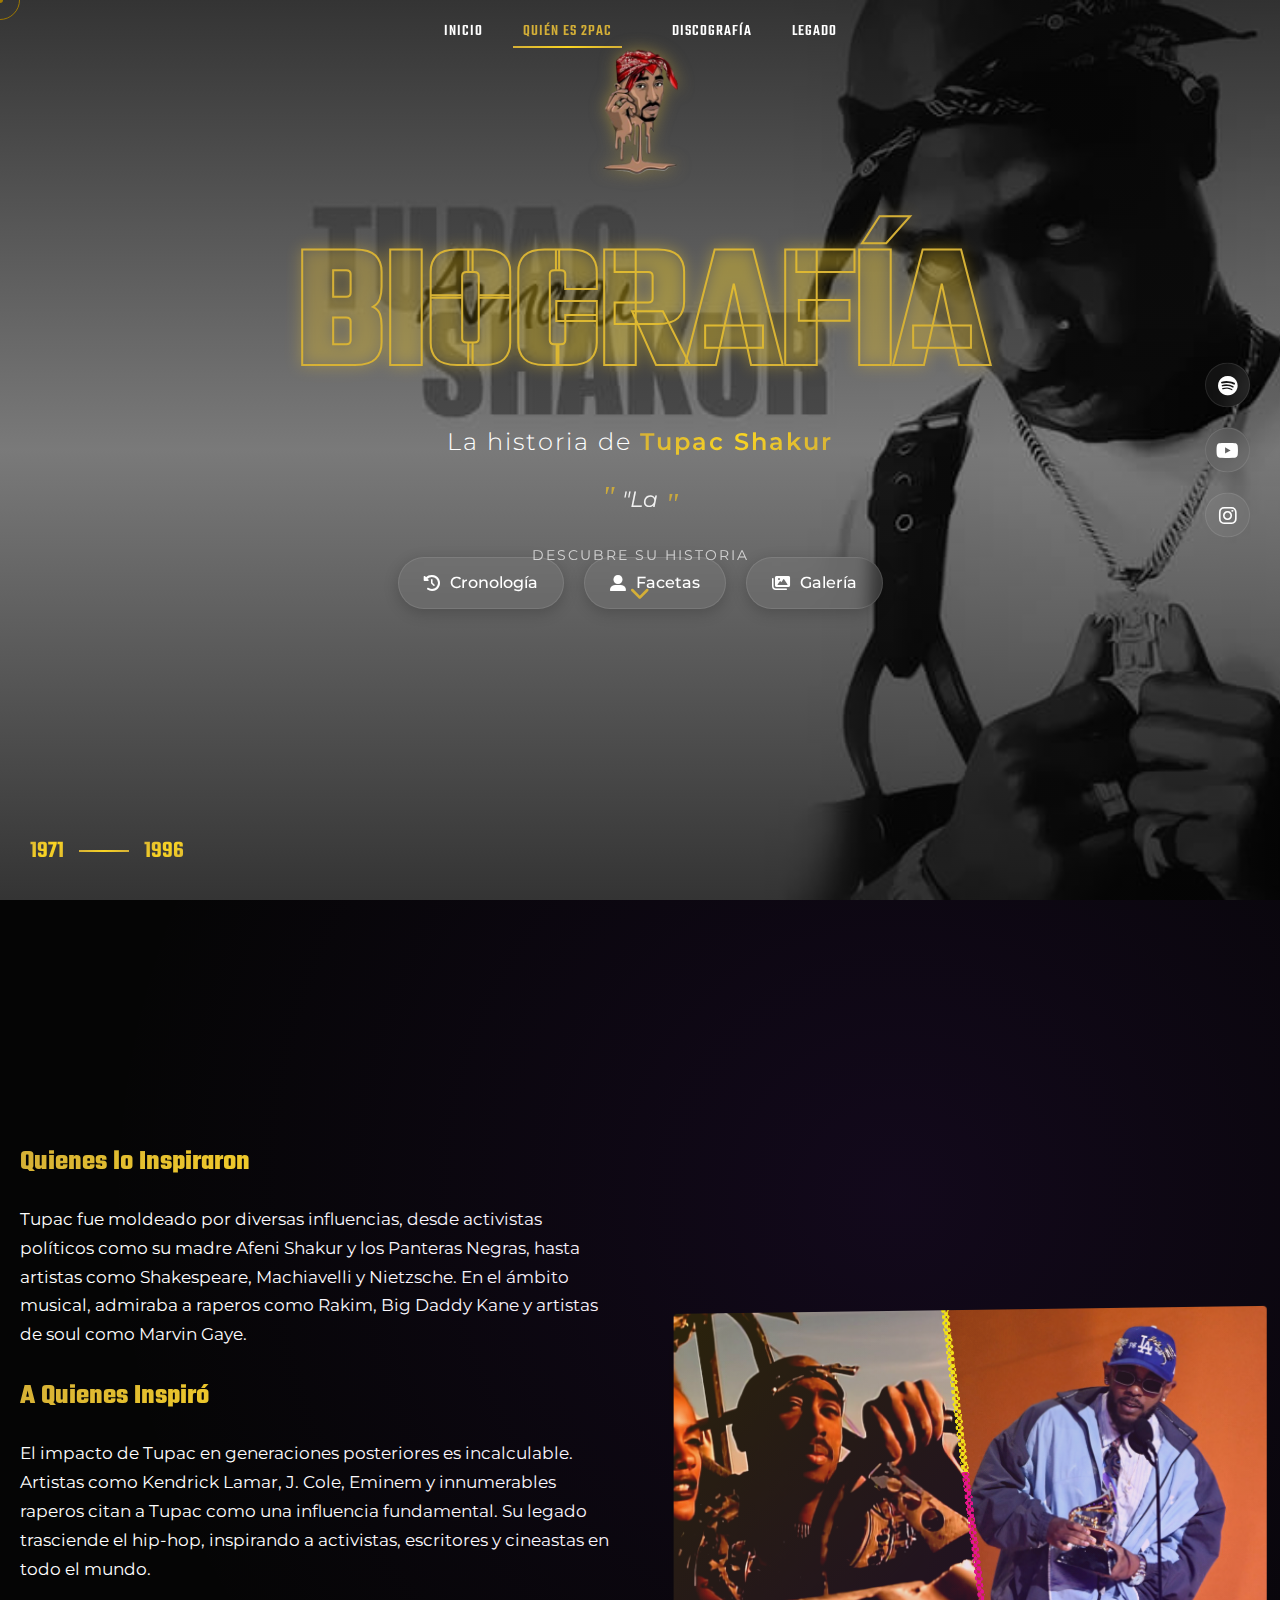
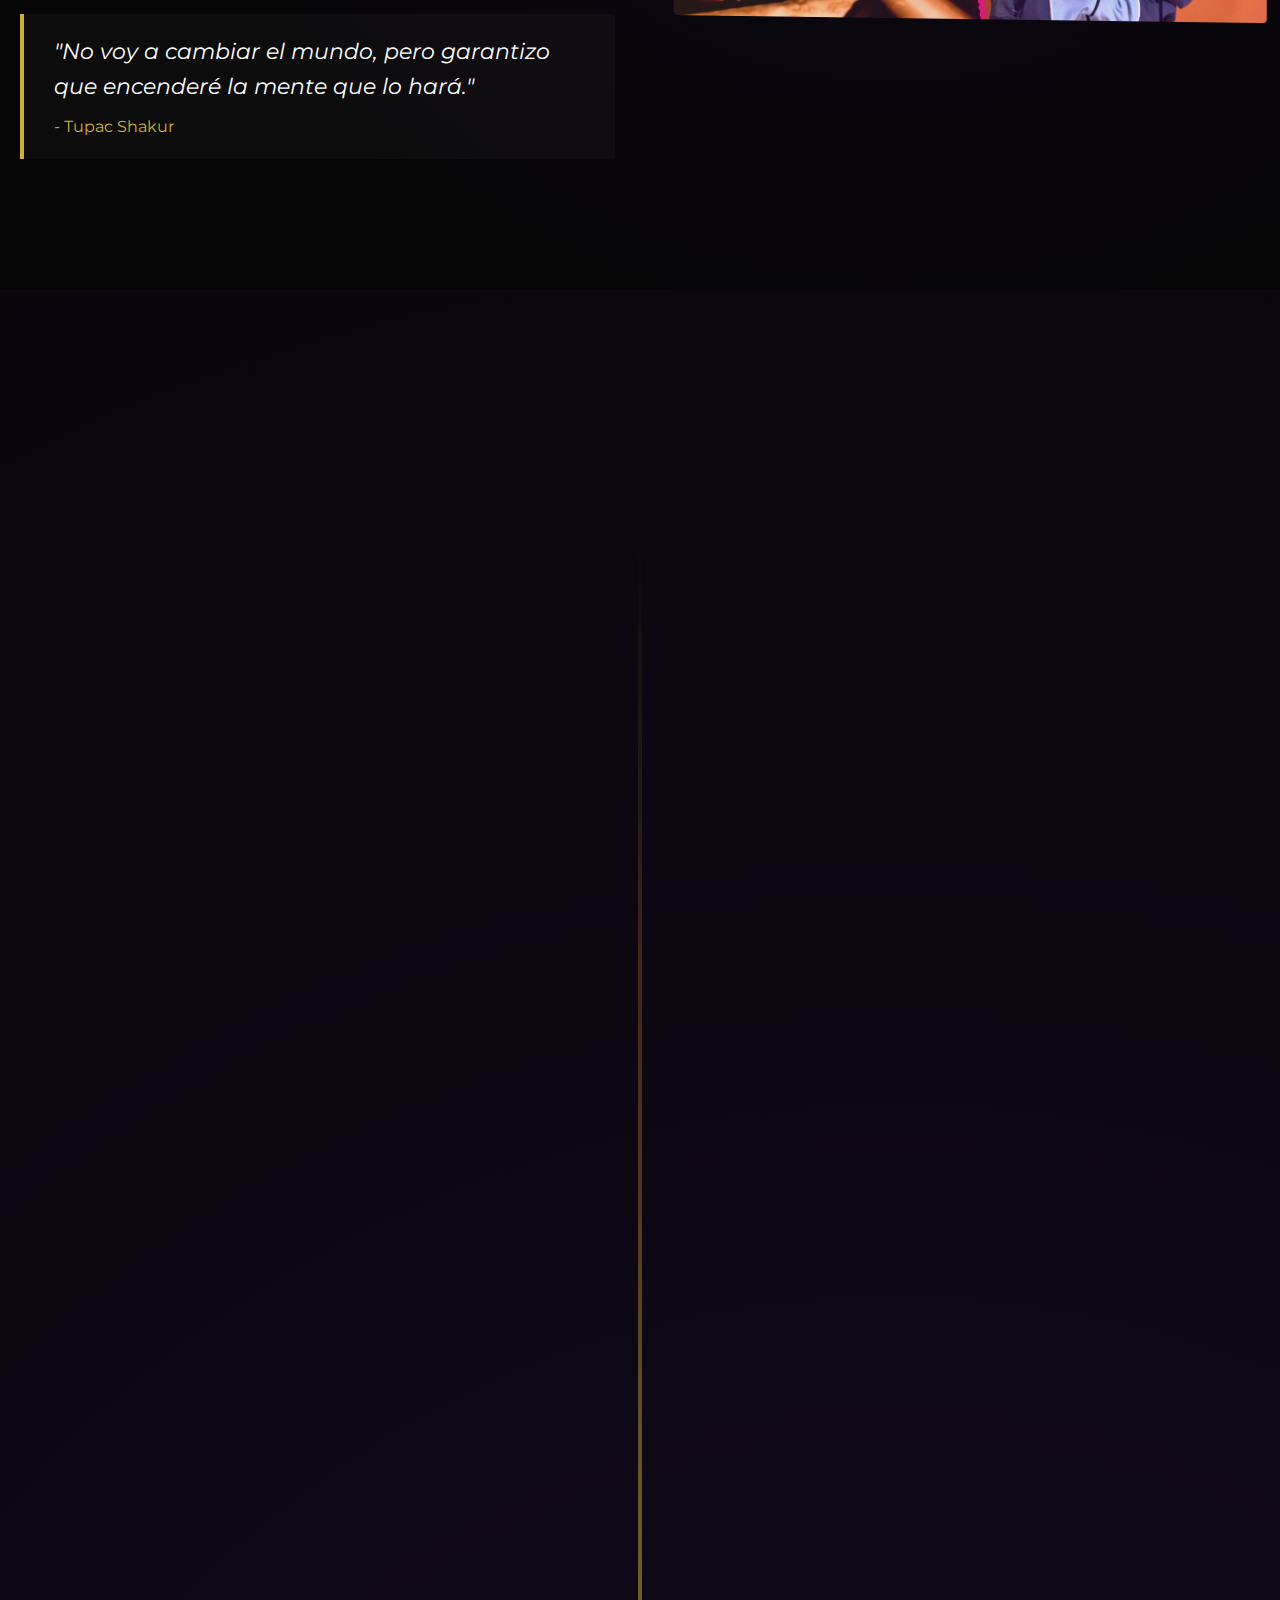
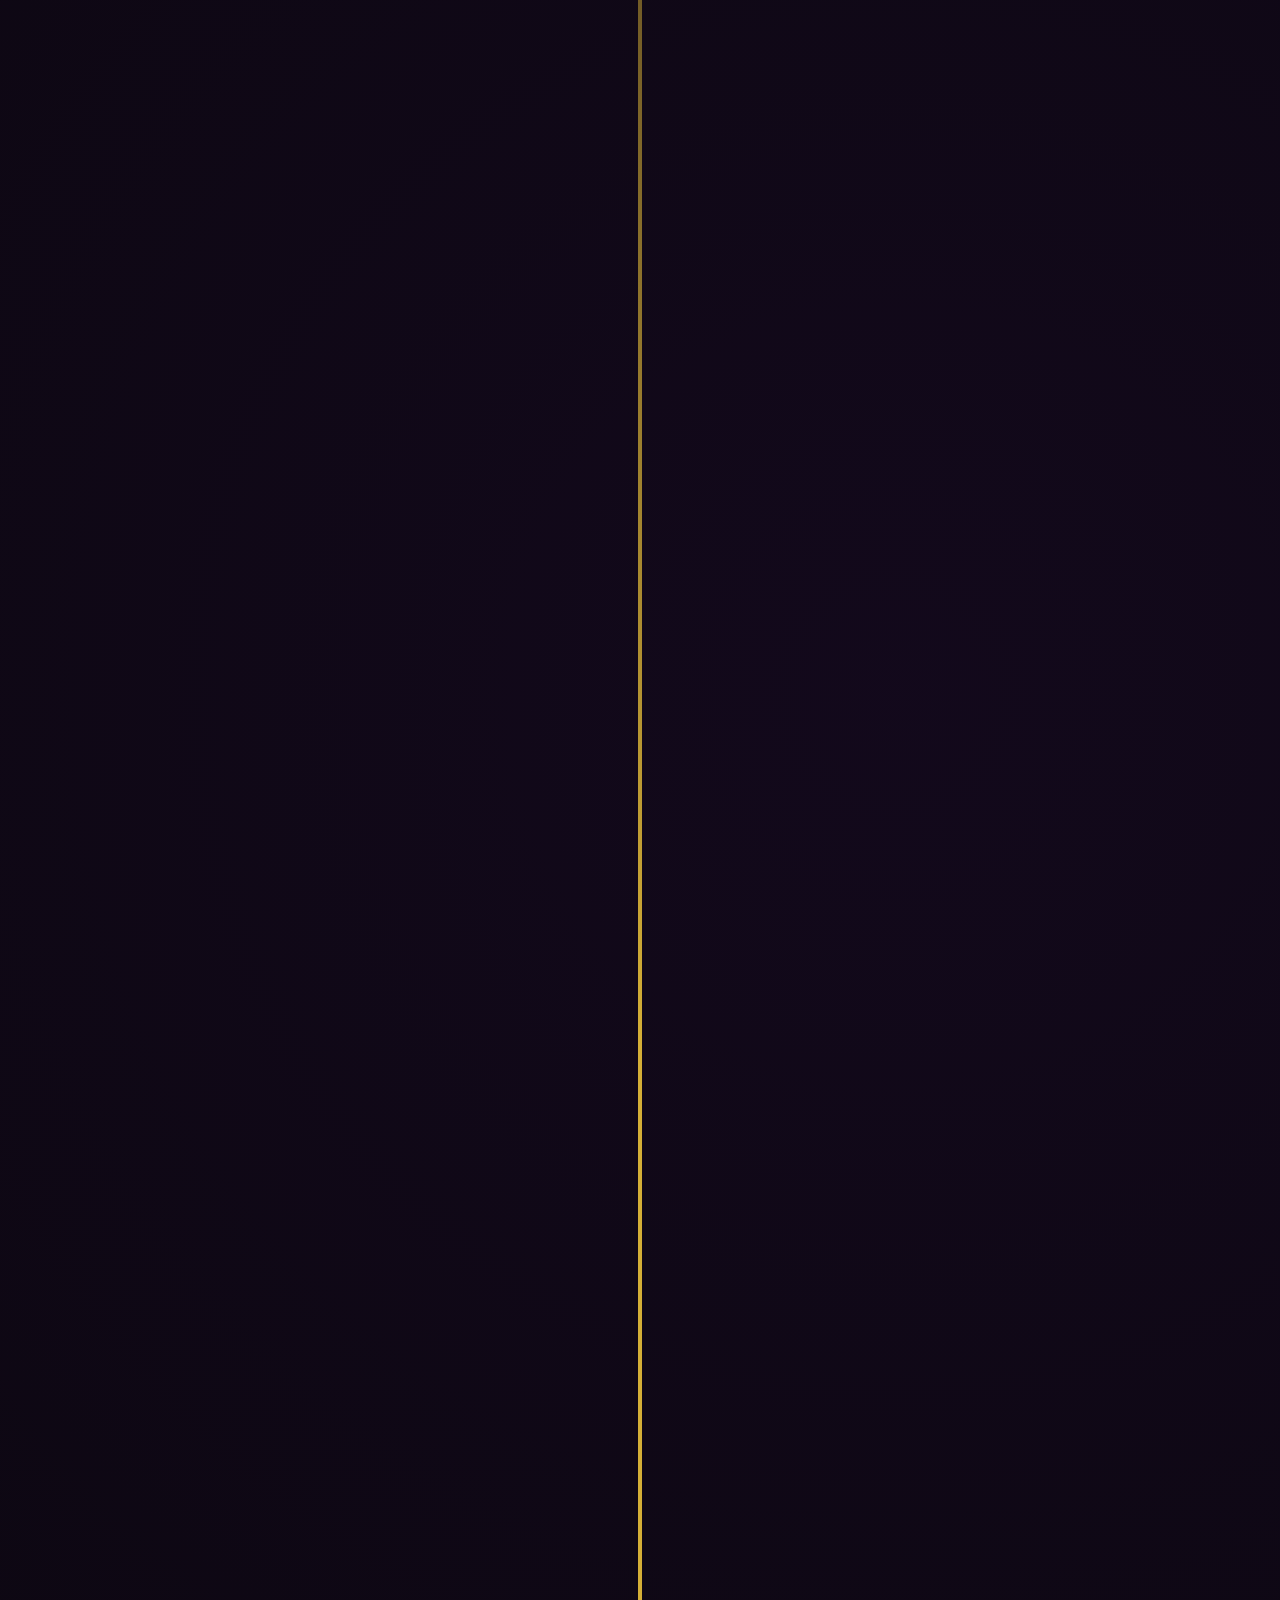
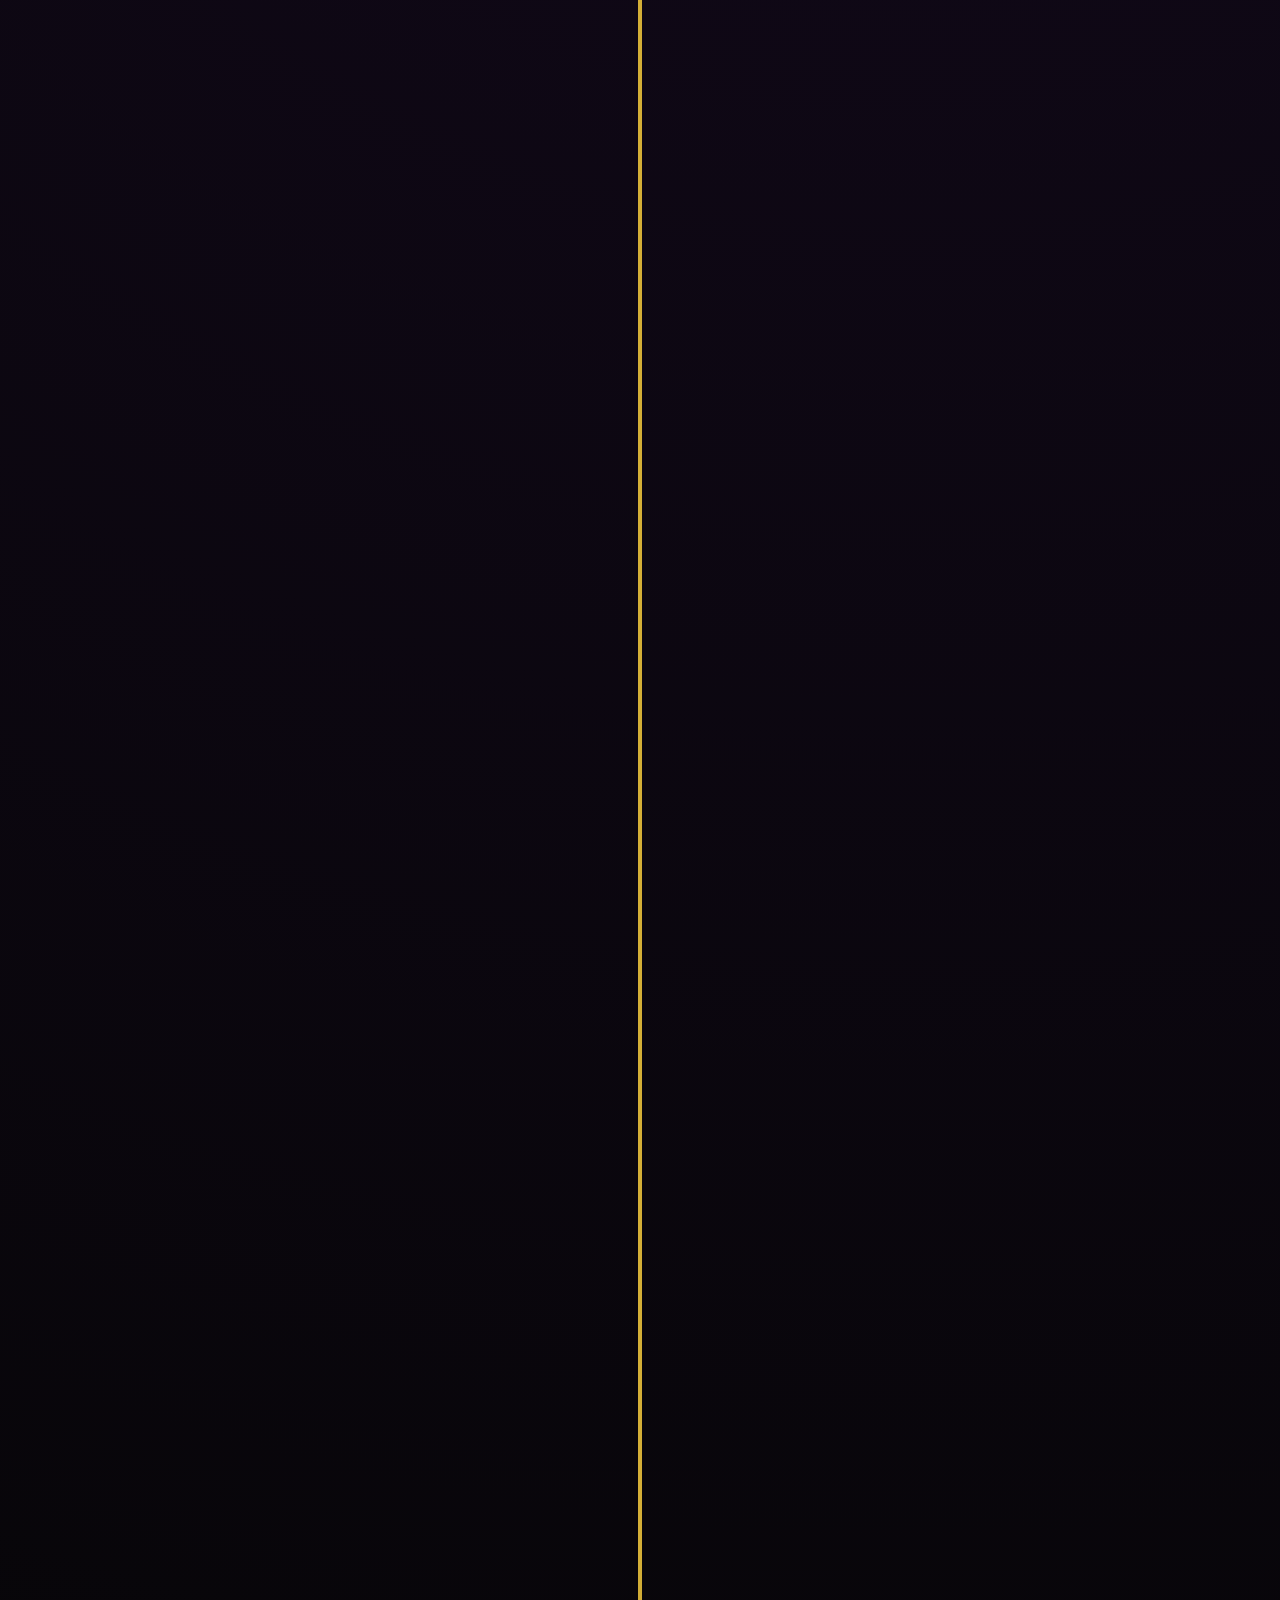
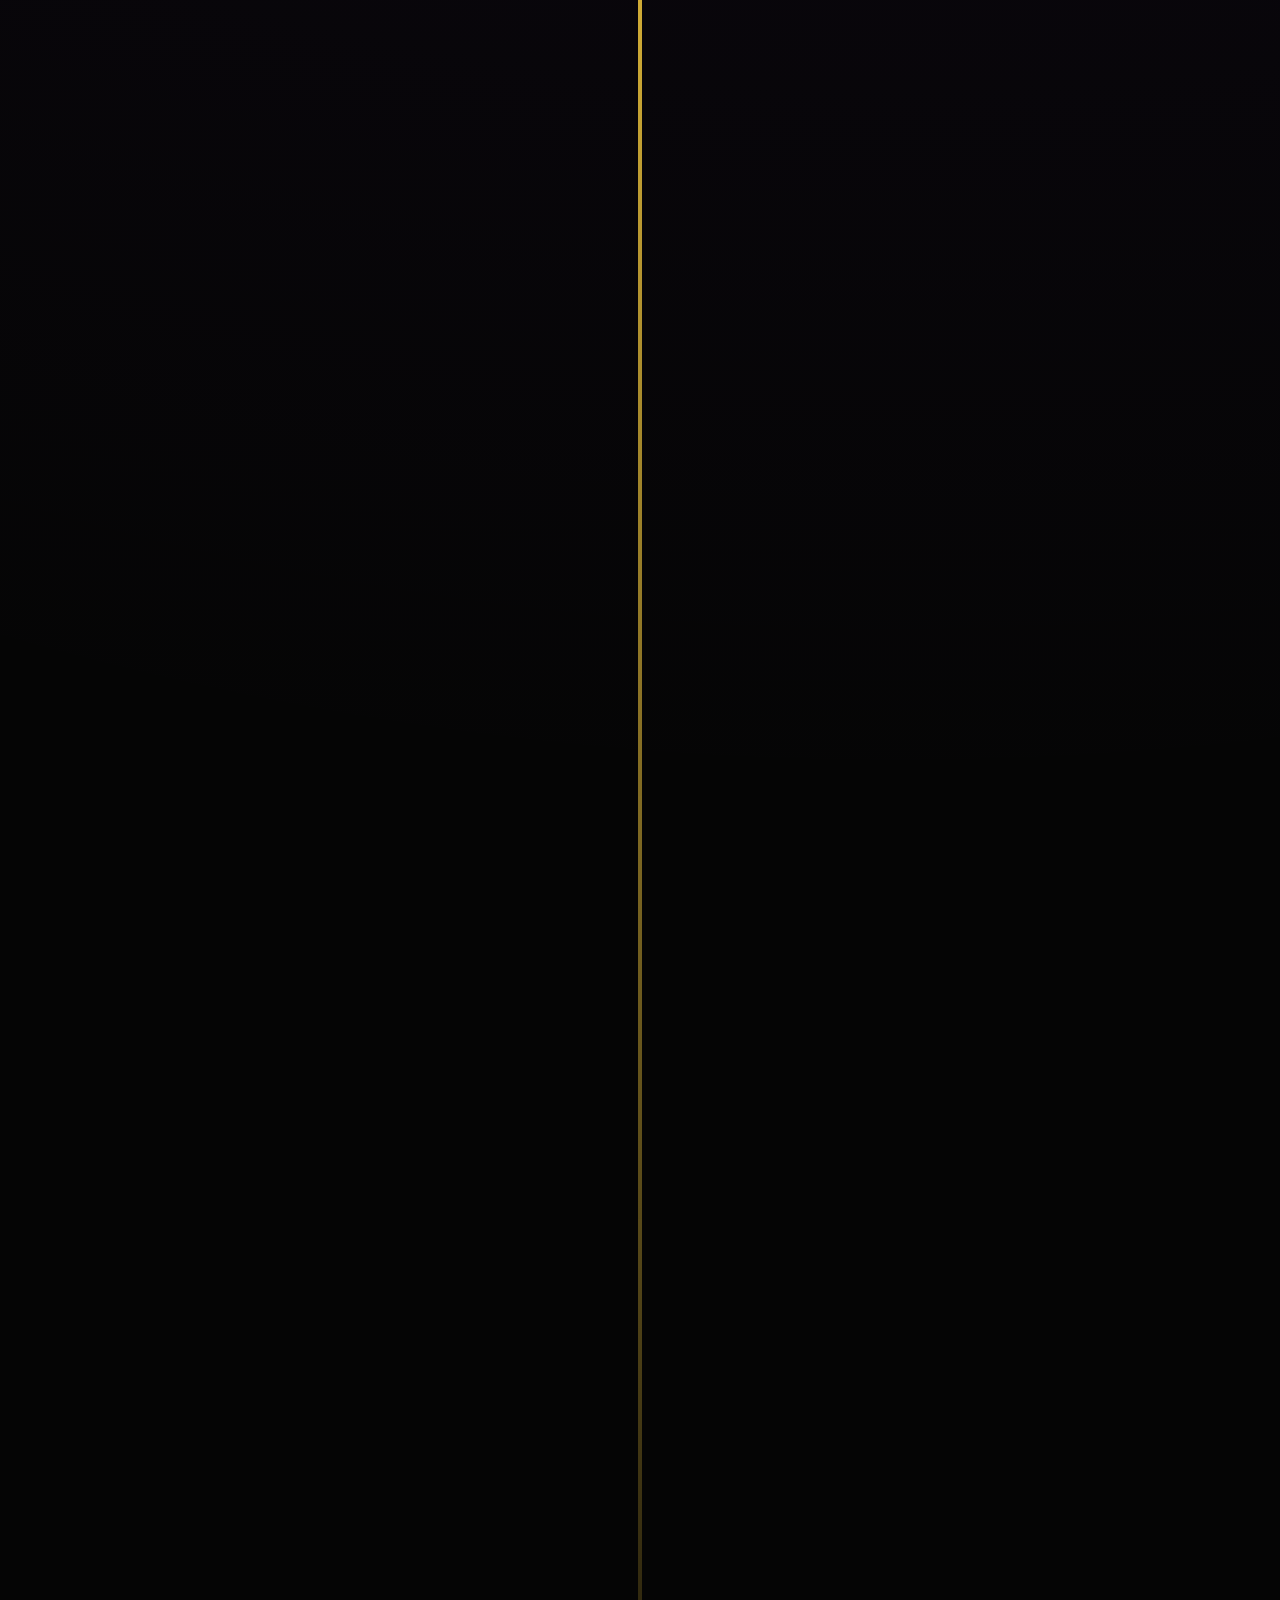
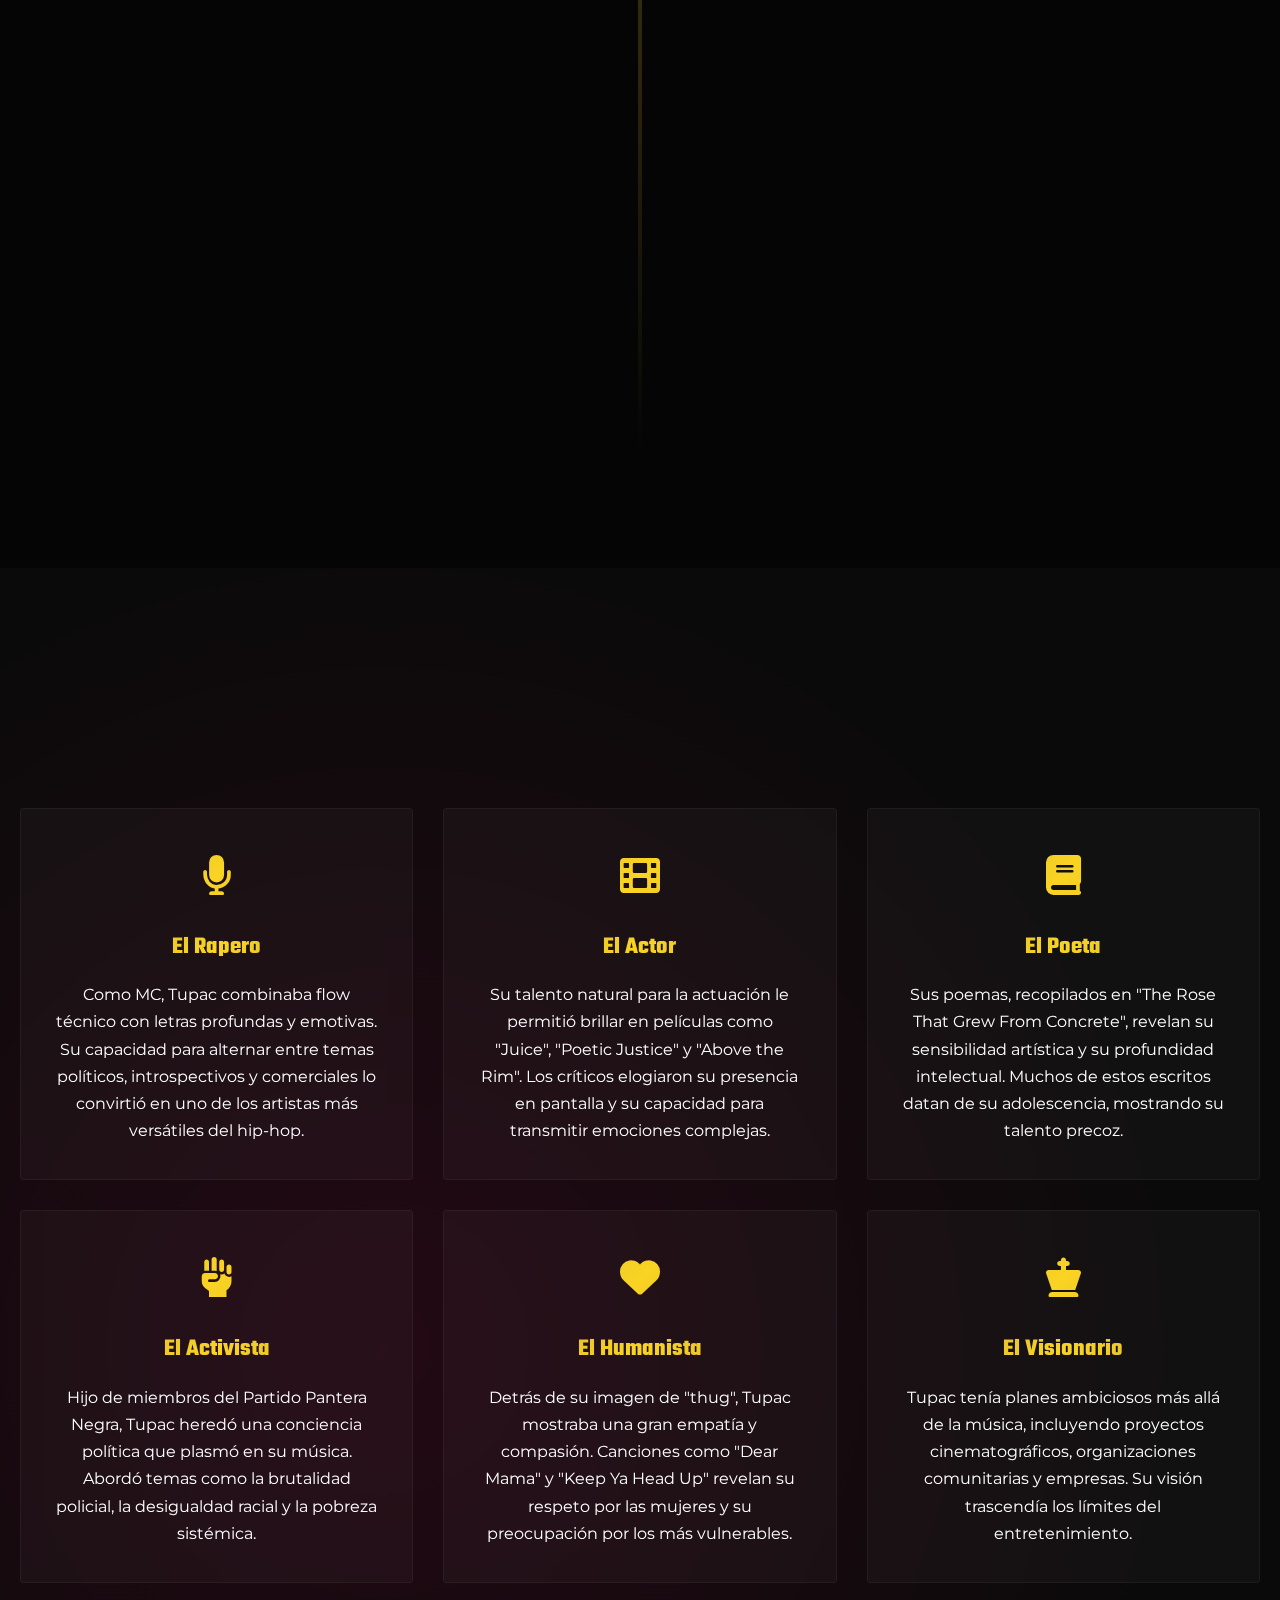
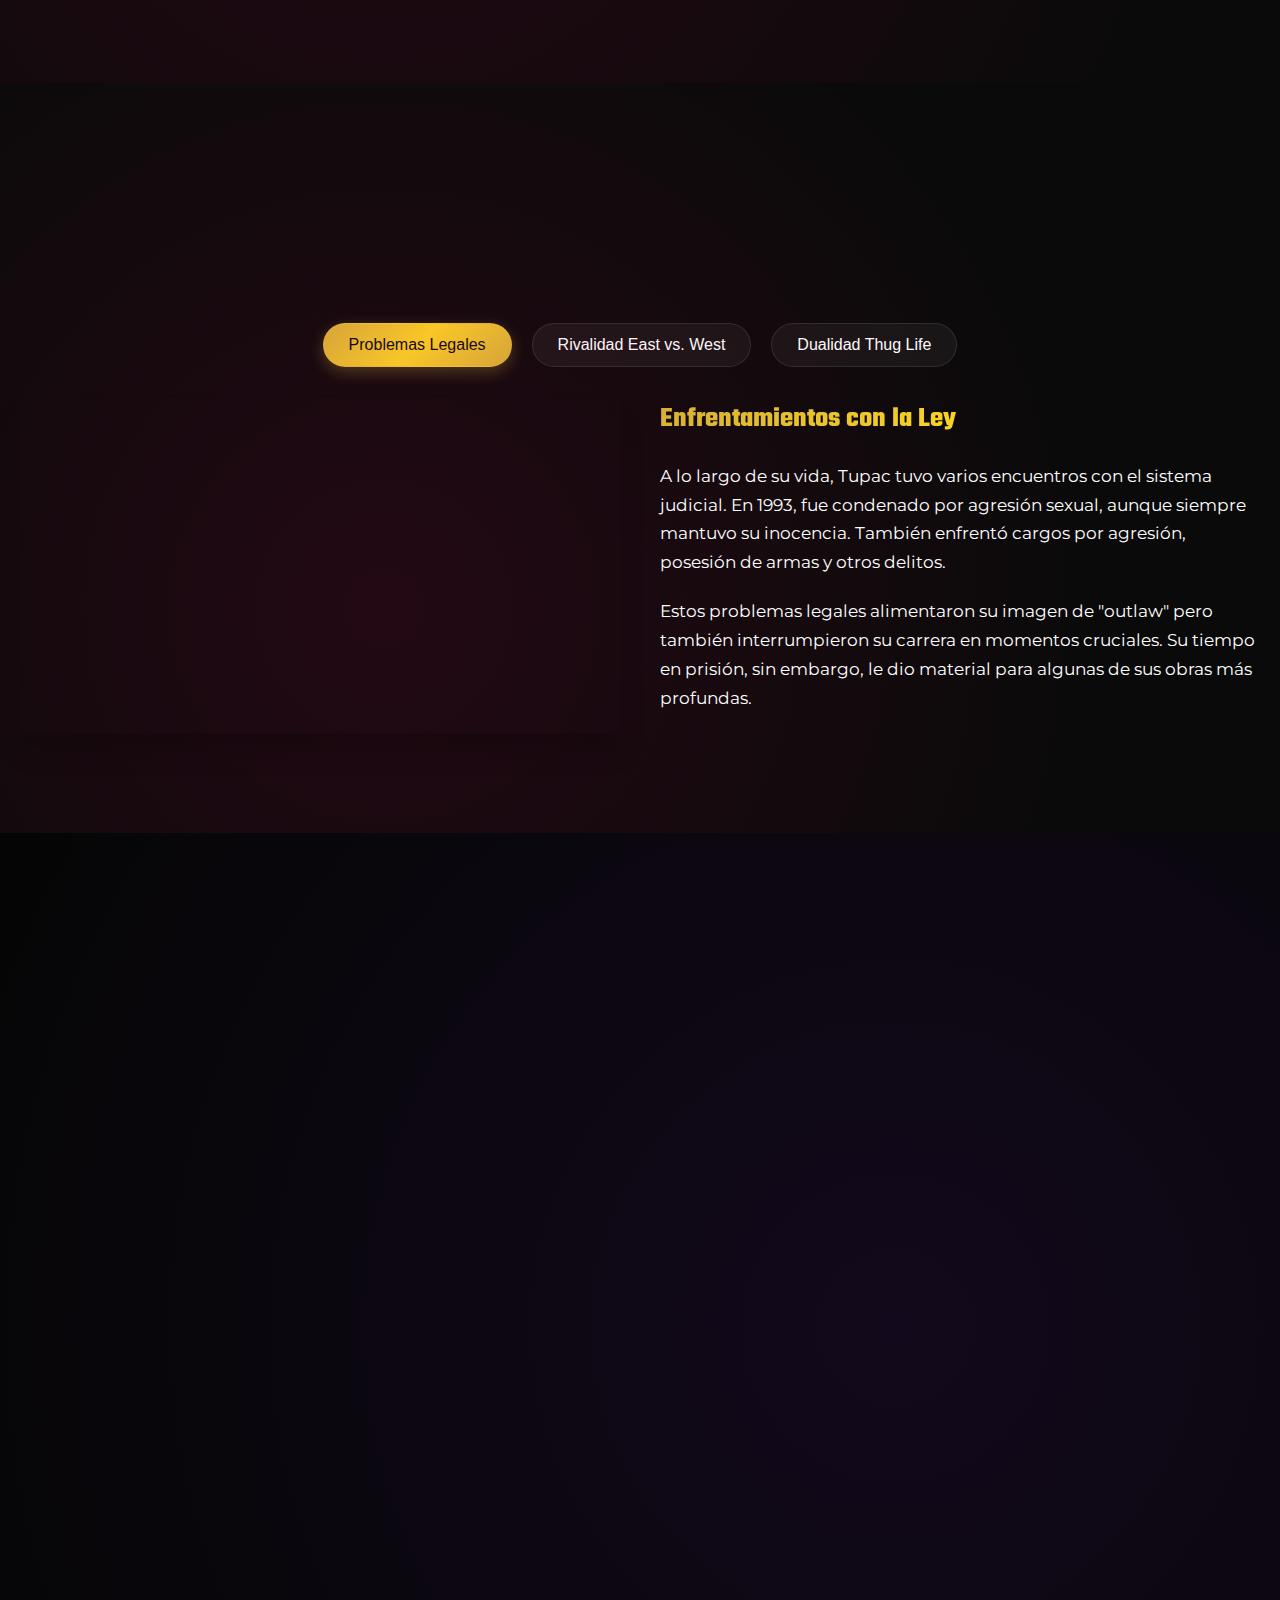
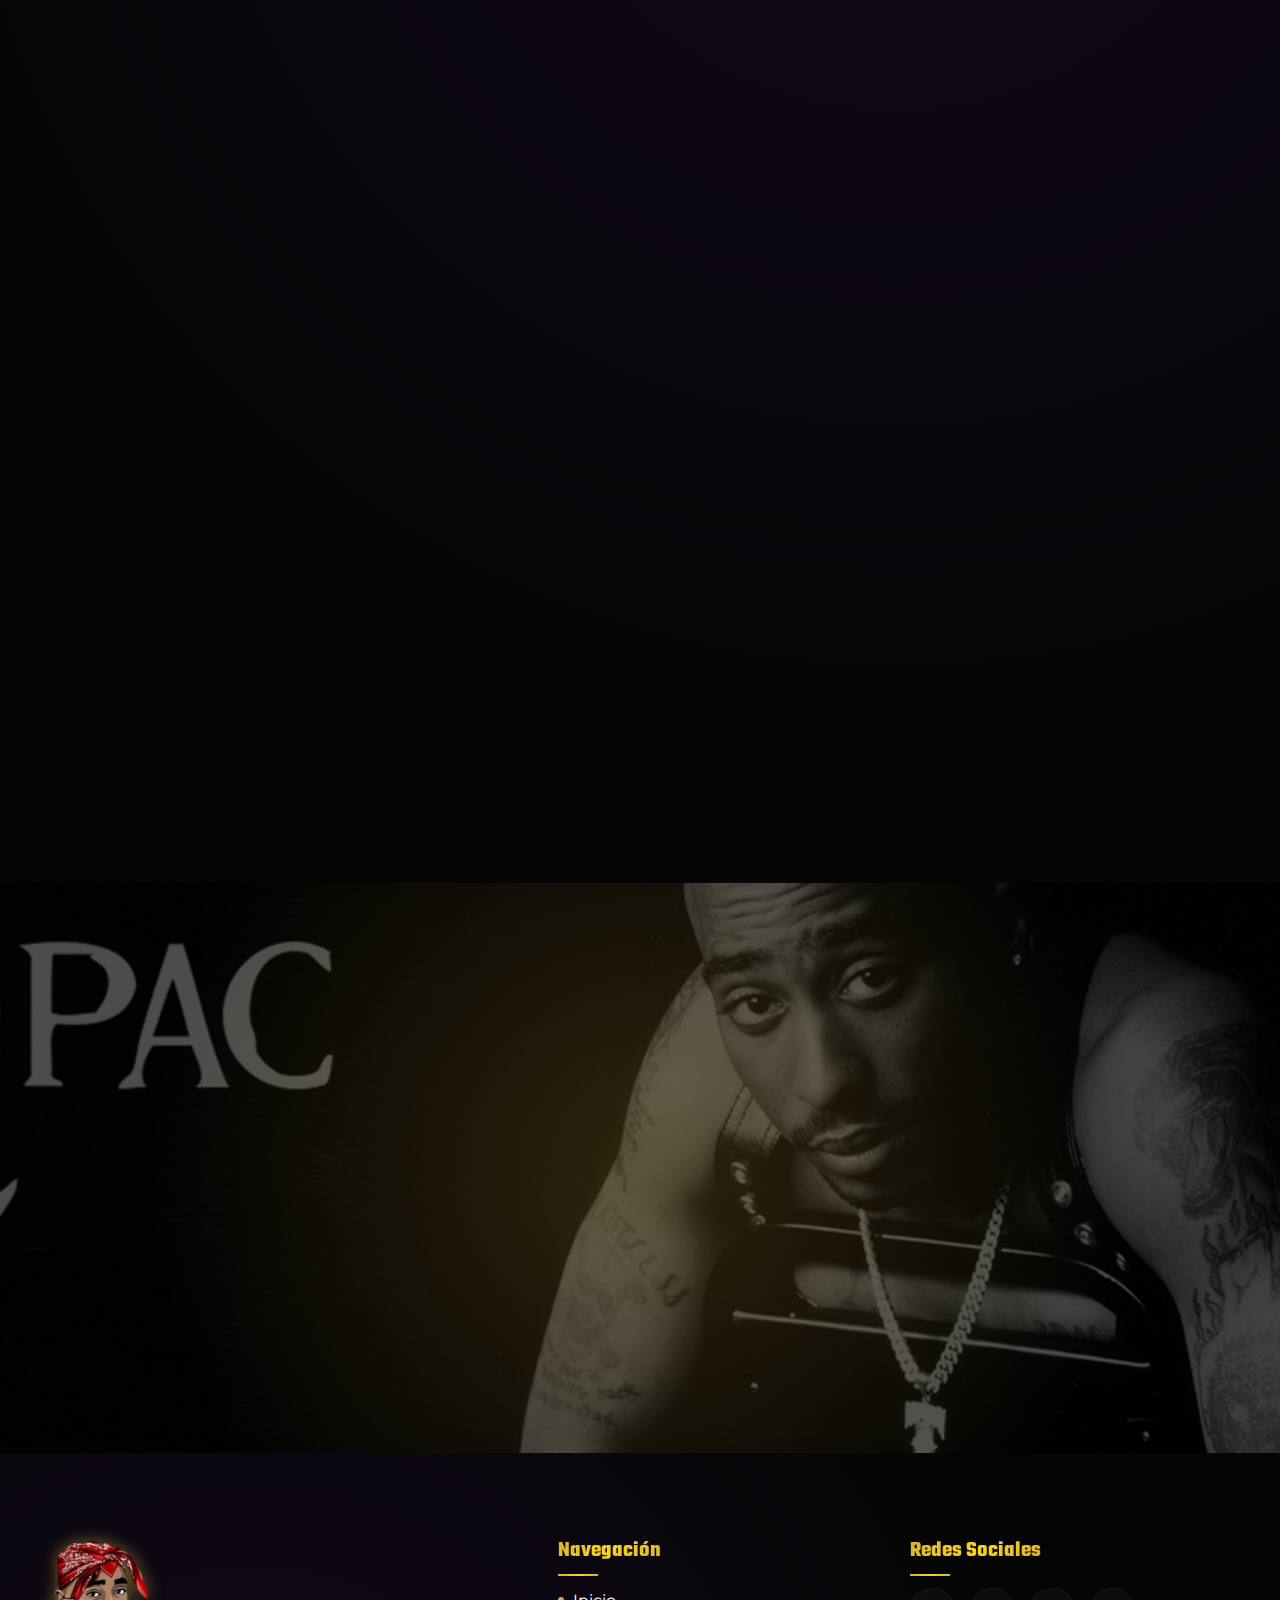
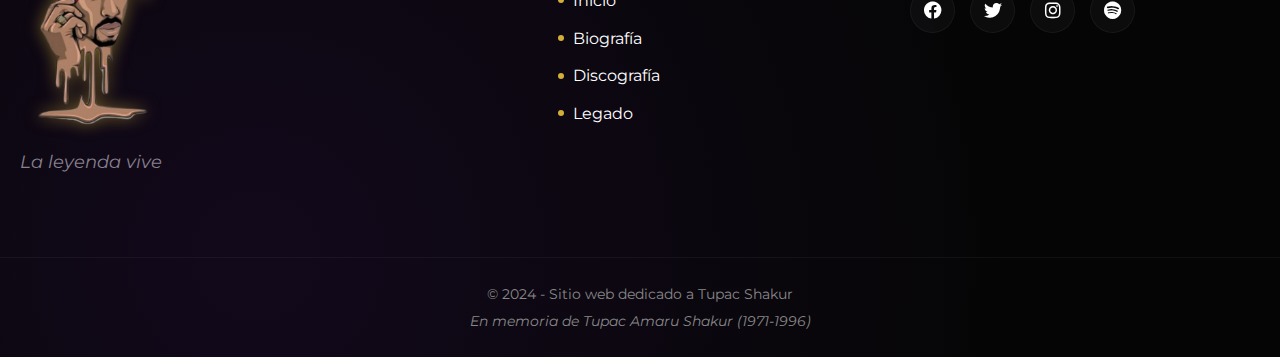
==== commit d03106b8: "colocacion de imagenes" ====
--- a/biografia.html
+++ b/biografia.html
@@ -45,7 +45,7 @@
     <!-- Hero section con video de fondo -->
     <section id="hero" class="hero-v2">
       <div class="video-container">
-        <video id="bg-video" autoplay muted loop poster="img/bio-hero.jpg">
+        <video id="bg-video" autoplay muted loop poster="img/img10.jpg">
           <source src="video/2pac-bio.mp4" type="video/mp4">
         </video>
         <div class="overlay"></div>
@@ -89,242 +89,6 @@
         <div class="year">1971</div>
         <div class="separator"></div>
         <div class="year">1996</div>
-      </div>
-    </section>
-
-    <!-- Línea de tiempo vertical -->
-    <section id="timeline" class="bio-timeline">
-      <div class="container">
-        <h2 class="section-title-v2">Cronología de una Vida Legendaria</h2>
-        
-        <div class="timeline-vertical">
-          <div class="timeline-item">
-            <div class="timeline-date">
-              <span class="date-year">1971</span>
-              <span class="date-day">16 de Junio</span>
-            </div>
-            <div class="timeline-content">
-              <h3>Nacimiento</h3>
-              <p>Tupac Amaru Shakur nace en East Harlem, Nueva York. Su madre, Afeni Shakur, era miembro activo del Partido Pantera Negra y le puso el nombre de un revolucionario inca que luchó contra el dominio español.</p>
-              <div class="timeline-image">
-                <img src="img/tupac-niño.jpg" alt="Tupac de niño" loading="lazy">
-              </div>
-            </div>
-          </div>
-
-          <div class="timeline-item">
-            <div class="timeline-date">
-              <span class="date-year">1986</span>
-              <span class="date-day"></span>
-            </div>
-            <div class="timeline-content">
-              <h3>Mudanza a Baltimore</h3>
-              <p>La familia se muda a Baltimore, Maryland, donde Tupac asiste a la Escuela de Artes de Baltimore. Allí estudia actuación, poesía y danza, mostrando su talento artístico desde temprana edad.</p>
-              <div class="timeline-image">
-                <img src="img/bio-baltimore.jpg" alt="Tupac en Baltimore" loading="lazy">
-              </div>
-            </div>
-          </div>
-
-          <div class="timeline-item">
-            <div class="timeline-date">
-              <span class="date-year">1988</span>
-              <span class="date-day"></span>
-            </div>
-            <div class="timeline-content">
-              <h3>Mudanza a California</h3>
-              <p>Tupac y su familia se mudan a Marin City, California. Comienza a rapear bajo el nombre de MC New York y se une al grupo Digital Underground como bailarín y roadie.</p>
-            </div>
-          </div>
-
-          <div class="timeline-item">
-            <div class="timeline-date">
-              <span class="date-year">1991</span>
-              <span class="date-day">Noviembre</span>
-            </div>
-            <div class="timeline-content">
-              <h3>Debut como Solista</h3>
-              <p>Lanza su álbum debut "2Pacalypse Now" con Interscope Records. El álbum aborda temas como el racismo, la brutalidad policial y la pobreza, estableciendo a Tupac como una voz política en el hip-hop.</p>
-              <div class="timeline-image">
-                <img src="img/bio-debut.jpg" alt="2Pacalypse Now" loading="lazy">
-              </div>
-            </div>
-          </div>
-
-          <div class="timeline-item">
-            <div class="timeline-date">
-              <span class="date-year">1992</span>
-              <span class="date-day"></span>
-            </div>
-            <div class="timeline-content">
-              <h3>Debut en el Cine</h3>
-              <p>Protagoniza la película "Juice", su primer papel principal en el cine, interpretando al personaje Bishop. Su actuación recibe elogios de la crítica y demuestra su versatilidad artística.</p>
-              <div class="timeline-image">
-                <img src="img/bio-juice.jpg" alt="Tupac en Juice" loading="lazy">
-              </div>
-            </div>
-          </div>
-
-          <div class="timeline-item">
-            <div class="timeline-date">
-              <span class="date-year">1993</span>
-              <span class="date-day">Febrero</span>
-            </div>
-            <div class="timeline-content">
-              <h3>Segundo Álbum</h3>
-              <p>Lanza "Strictly 4 My N.I.G.G.A.Z...", que incluye los éxitos "Keep Ya Head Up" y "I Get Around". El álbum muestra un equilibrio entre mensajes sociales y temas más comerciales.</p>
-              <div class="timeline-image">
-                <img src="img/bio-strictly.jpg" alt="Strictly 4 My N.I.G.G.A.Z..." loading="lazy">
-              </div>
-            </div>
-          </div>
-
-          <div class="timeline-item">
-            <div class="timeline-date">
-              <span class="date-year">1994</span>
-              <span class="date-day">Noviembre</span>
-            </div>
-            <div class="timeline-content">
-              <h3>Tiroteo en Quad Studios</h3>
-              <p>Tupac es herido en un tiroteo en Quad Studios en Nueva York. Recibe cinco disparos pero sobrevive. Este incidente marca el inicio de la rivalidad East Coast vs. West Coast en el hip-hop.</p>
-            </div>
-          </div>
-
-          <div class="timeline-item">
-            <div class="timeline-date">
-              <span class="date-year">1995</span>
-              <span class="date-day">Marzo</span>
-            </div>
-            <div class="timeline-content">
-              <h3>Desde la Prisión</h3>
-              <p>Mientras cumple condena en prisión por abuso sexual, lanza "Me Against the World", considerado por muchos críticos como su obra maestra. El álbum debuta en el número uno del Billboard 200.</p>
-              <div class="timeline-image">
-                <img src="img/bio-prison.jpg" alt="Tupac en prisión" loading="lazy">
-              </div>
-            </div>
-          </div>
-
-          <div class="timeline-item">
-            <div class="timeline-date">
-              <span class="date-year">1995</span>
-              <span class="date-day">Octubre</span>
-            </div>
-            <div class="timeline-content">
-              <h3>Death Row Records</h3>
-              <p>Suge Knight, CEO de Death Row Records, paga la fianza de Tupac y lo ficha para su sello. Comienza a grabar nuevo material a un ritmo frenético.</p>
-            </div>
-          </div>
-
-          <div class="timeline-item">
-            <div class="timeline-date">
-              <span class="date-year">1996</span>
-              <span class="date-day">Febrero</span>
-            </div>
-            <div class="timeline-content">
-              <h3>All Eyez On Me</h3>
-              <p>Lanza "All Eyez On Me", el primer álbum doble en la historia del hip-hop. Incluye éxitos como "California Love" y "2 of Amerikaz Most Wanted". El álbum es un éxito comercial y crítico.</p>
-              <div class="timeline-image">
-                <img src="img/bio-all-eyez.jpg" alt="All Eyez On Me" loading="lazy">
-              </div>
-            </div>
-          </div>
-
-          <div class="timeline-item">
-            <div class="timeline-date">
-              <span class="date-year">1996</span>
-              <span class="date-day">7 de Septiembre</span>
-            </div>
-            <div class="timeline-content">
-              <h3>Tiroteo en Las Vegas</h3>
-              <p>Después de asistir a la pelea de Mike Tyson en el MGM Grand de Las Vegas, Tupac es herido en un tiroteo mientras viajaba en un automóvil conducido por Suge Knight.</p>
-            </div>
-          </div>
-
-          <div class="timeline-item">
-            <div class="timeline-date">
-              <span class="date-year">1996</span>
-              <span class="date-day">13 de Septiembre</span>
-            </div>
-            <div class="timeline-content">
-              <h3>Fallecimiento</h3>
-              <p>Tupac fallece a los 25 años debido a las heridas sufridas en el tiroteo. Su muerte conmociona al mundo del hip-hop y a sus millones de seguidores.</p>
-              <div class="timeline-image">
-                <img src="img/bio-memorial.jpg" alt="Memorial de Tupac" loading="lazy">
-              </div>
-            </div>
-          </div>
-
-          <div class="timeline-item">
-            <div class="timeline-date">
-              <span class="date-year">1996</span>
-              <span class="date-day">Noviembre</span>
-            </div>
-            <div class="timeline-content">
-              <h3>The Don Killuminati</h3>
-              <p>Se lanza póstumamente "The Don Killuminati: The 7 Day Theory" bajo el alias de Makaveli. El álbum, grabado en solo siete días, muestra un lado más oscuro y reflexivo de Tupac.</p>
-              <div class="timeline-image">
-                <img src="img/bio-makaveli.jpg" alt="The Don Killuminati" loading="lazy">
-              </div>
-            </div>
-          </div>
-        </div>
-      </div>
-    </section>
-
-    <!-- Sección de facetas -->
-    <section id="facetas" class="bio-facets">
-      <div class="container">
-        <h2 class="section-title-v2">Las Múltiples Facetas de Tupac</h2>
-        
-        <div class="facets-grid">
-          <div class="facet-item">
-            <div class="facet-icon">
-              <i class="fas fa-microphone"></i>
-            </div>
-            <h3>El Rapero</h3>
-            <p>Como MC, Tupac combinaba flow técnico con letras profundas y emotivas. Su capacidad para alternar entre temas políticos, introspectivos y comerciales lo convirtió en uno de los artistas más versátiles del hip-hop.</p>
-          </div>
-          
-          <div class="facet-item">
-            <div class="facet-icon">
-              <i class="fas fa-film"></i>
-            </div>
-            <h3>El Actor</h3>
-            <p>Su talento natural para la actuación le permitió brillar en películas como "Juice", "Poetic Justice" y "Above the Rim". Los críticos elogiaron su presencia en pantalla y su capacidad para transmitir emociones complejas.</p>
-          </div>
-          
-          <div class="facet-item">
-            <div class="facet-icon">
-              <i class="fas fa-book"></i>
-            </div>
-            <h3>El Poeta</h3>
-            <p>Sus poemas, recopilados en "The Rose That Grew From Concrete", revelan su sensibilidad artística y su profundidad intelectual. Muchos de estos escritos datan de su adolescencia, mostrando su talento precoz.</p>
-          </div>
-          
-          <div class="facet-item">
-            <div class="facet-icon">
-              <i class="fas fa-fist-raised"></i>
-            </div>
-            <h3>El Activista</h3>
-            <p>Hijo de miembros del Partido Pantera Negra, Tupac heredó una conciencia política que plasmó en su música. Abordó temas como la brutalidad policial, la desigualdad racial y la pobreza sistémica.</p>
-          </div>
-          
-          <div class="facet-item">
-            <div class="facet-icon">
-              <i class="fas fa-heart"></i>
-            </div>
-            <h3>El Humanista</h3>
-            <p>Detrás de su imagen de "thug", Tupac mostraba una gran empatía y compasión. Canciones como "Dear Mama" y "Keep Ya Head Up" revelan su respeto por las mujeres y su preocupación por los más vulnerables.</p>
-          </div>
-          
-          <div class="facet-item">
-            <div class="facet-icon">
-              <i class="fas fa-chess-king"></i>
-            </div>
-            <h3>El Visionario</h3>
-            <p>Tupac tenía planes ambiciosos más allá de la música, incluyendo proyectos cinematográficos, organizaciones comunitarias y empresas. Su visión trascendía los límites del entretenimiento.</p>
-          </div>
-        </div>
       </div>
     </section>
 
@@ -348,11 +112,248 @@
           </div>
           
           <div class="influences-image">
-            <img src="img/bio-influence.jpg" alt="Tupac influencia" loading="lazy">
-          </div>
-        </div>
-      </div>
-    </section>
+            <img src="img/influencia.jpg" alt="Tupac influencia" loading="lazy">
+          </div>
+        </div>
+      </div>
+    </section>
+
+    <!-- Línea de tiempo vertical -->
+    <section id="timeline" class="bio-timeline">
+      <div class="container">
+        <h2 class="section-title-v2">Cronología de una Vida Legendaria</h2>
+        
+        <div class="timeline-vertical">
+          <div class="timeline-item">
+            <div class="timeline-date">
+              <span class="date-year">1971</span>
+              <span class="date-day">16 de Junio</span>
+            </div>
+            <div class="timeline-content">
+              <h3>Nacimiento</h3>
+              <p>Tupac Amaru Shakur nace en East Harlem, Nueva York. Su madre, Afeni Shakur, era miembro activo del Partido Pantera Negra y le puso el nombre de un revolucionario inca que luchó contra el dominio español.</p>
+              <div class="timeline-image">
+                <img src="img/tupac-niño.jpg" alt="Tupac de niño" loading="lazy">
+              </div>
+            </div>
+          </div>
+
+          <div class="timeline-item">
+            <div class="timeline-date">
+              <span class="date-year">1986</span>
+              <span class="date-day"></span>
+            </div>
+            <div class="timeline-content">
+              <h3>Mudanza a Baltimore</h3>
+              <p>La familia se muda a Baltimore, Maryland, donde Tupac asiste a la Escuela de Artes de Baltimore. Allí estudia actuación, poesía y danza, mostrando su talento artístico desde temprana edad.</p>
+              <div class="timeline-image">
+                <img src="img/baltimore.jpg" alt="Tupac en Baltimore" loading="lazy">
+              </div>
+            </div>
+          </div>
+
+          <div class="timeline-item">
+            <div class="timeline-date">
+              <span class="date-year">1988</span>
+              <span class="date-day"></span>
+            </div>
+            <div class="timeline-content">
+              <h3>Mudanza a California</h3>
+              <p>Tupac y su familia se mudan a Marin City, California. Comienza a rapear bajo el nombre de MC New York y se une al grupo Digital Underground como bailarín y roadie.</p>
+            </div>
+          </div>
+
+          <div class="timeline-item">
+            <div class="timeline-date">
+              <span class="date-year">1991</span>
+              <span class="date-day">Noviembre</span>
+            </div>
+            <div class="timeline-content">
+              <h3>Debut como Solista</h3>
+              <p>Lanza su álbum debut "2Pacalypse Now" con Interscope Records. El álbum aborda temas como el racismo, la brutalidad policial y la pobreza, estableciendo a Tupac como una voz política en el hip-hop.</p>
+              <div class="timeline-image">
+                <img src="img/2PacalypseNow.jpg" alt="2Pacalypse Now" loading="lazy">
+              </div>
+            </div>
+          </div>
+
+          <div class="timeline-item">
+            <div class="timeline-date">
+              <span class="date-year">1992</span>
+              <span class="date-day"></span>
+            </div>
+            <div class="timeline-content">
+              <h3>Debut en el Cine</h3>
+              <p>Protagoniza la película "Juice", su primer papel principal en el cine, interpretando al personaje Bishop. Su actuación recibe elogios de la crítica y demuestra su versatilidad artística.</p>
+              <div class="timeline-image">
+                <img src="img/juice.jpg" alt="Tupac en Juice" loading="lazy">
+              </div>
+            </div>
+          </div>
+
+          <div class="timeline-item">
+            <div class="timeline-date">
+              <span class="date-year">1993</span>
+              <span class="date-day">Febrero</span>
+            </div>
+            <div class="timeline-content">
+              <h3>Segundo Álbum</h3>
+              <p>Lanza "Strictly 4 My N.I.G.G.A.Z...", que incluye los éxitos "Keep Ya Head Up" y "I Get Around". El álbum muestra un equilibrio entre mensajes sociales y temas más comerciales.</p>
+              <div class="timeline-image">
+                <img src="img/strictly.jpg" alt="Strictly 4 My N.I.G.G.A.Z..." loading="lazy">
+              </div>
+            </div>
+          </div>
+
+          <div class="timeline-item">
+            <div class="timeline-date">
+              <span class="date-year">1994</span>
+              <span class="date-day">Noviembre</span>
+            </div>
+            <div class="timeline-content">
+              <h3>Tiroteo en Quad Studios</h3>
+              <p>Tupac es herido en un tiroteo en Quad Studios en Nueva York. Recibe cinco disparos pero sobrevive. Este incidente marca el inicio de la rivalidad East Coast vs. West Coast en el hip-hop.</p>
+            </div>
+          </div>
+
+          <div class="timeline-item">
+            <div class="timeline-date">
+              <span class="date-year">1995</span>
+              <span class="date-day">Marzo</span>
+            </div>
+            <div class="timeline-content">
+              <h3>Desde la Prisión</h3>
+              <p>Mientras cumple condena en prisión por abuso sexual, lanza "Me Against the World", considerado por muchos críticos como su obra maestra. El álbum debuta en el número uno del Billboard 200.</p>
+              <div class="timeline-image">
+                <img src="img/prision.jpg" alt="Tupac en prisión" loading="lazy">
+              </div>
+            </div>
+          </div>
+
+          <div class="timeline-item">
+            <div class="timeline-date">
+              <span class="date-year">1995</span>
+              <span class="date-day">Octubre</span>
+            </div>
+            <div class="timeline-content">
+              <h3>Death Row Records</h3>
+              <p>Suge Knight, CEO de Death Row Records, paga la fianza de Tupac y lo ficha para su sello. Comienza a grabar nuevo material a un ritmo frenético.</p>
+            </div>
+          </div>
+
+          <div class="timeline-item">
+            <div class="timeline-date">
+              <span class="date-year">1996</span>
+              <span class="date-day">Febrero</span>
+            </div>
+            <div class="timeline-content">
+              <h3>All Eyez On Me</h3>
+              <p>Lanza "All Eyez On Me", el primer álbum doble en la historia del hip-hop. Incluye éxitos como "California Love" y "2 of Amerikaz Most Wanted". El álbum es un éxito comercial y crítico.</p>
+              <div class="timeline-image">
+                <img src="img/all-eyez-on-me.jpg" alt="All Eyez On Me" loading="lazy">
+              </div>
+            </div>
+          </div>
+
+          <div class="timeline-item">
+            <div class="timeline-date">
+              <span class="date-year">1996</span>
+              <span class="date-day">7 de Septiembre</span>
+            </div>
+            <div class="timeline-content">
+              <h3>Tiroteo en Las Vegas</h3>
+              <p>Después de asistir a la pelea de Mike Tyson en el MGM Grand de Las Vegas, Tupac es herido en un tiroteo mientras viajaba en un automóvil conducido por Suge Knight.</p>
+            </div>
+          </div>
+
+          <div class="timeline-item">
+            <div class="timeline-date">
+              <span class="date-year">1996</span>
+              <span class="date-day">13 de Septiembre</span>
+            </div>
+            <div class="timeline-content">
+              <h3>Fallecimiento</h3>
+              <p>Tupac fallece a los 25 años debido a las heridas sufridas en el tiroteo. Su muerte conmociona al mundo del hip-hop y a sus millones de seguidores.</p>
+              <div class="timeline-image">
+                <img src="img/memorial.jpg" alt="Memorial de Tupac" loading="lazy">
+              </div>
+            </div>
+          </div>
+
+          <div class="timeline-item">
+            <div class="timeline-date">
+              <span class="date-year">1996</span>
+              <span class="date-day">Noviembre</span>
+            </div>
+            <div class="timeline-content">
+              <h3>The Don Killuminati</h3>
+              <p>Se lanza póstumamente "The Don Killuminati: The 7 Day Theory" bajo el alias de Makaveli. El álbum, grabado en solo siete días, muestra un lado más oscuro y reflexivo de Tupac.</p>
+              <div class="timeline-image">
+                <img src="img/makaveli.jpg" alt="The Don Killuminati" loading="lazy">
+              </div>
+            </div>
+          </div>
+        </div>
+      </div>
+    </section>
+
+    <!-- Sección de facetas -->
+    <section id="facetas" class="bio-facets">
+      <div class="container">
+        <h2 class="section-title-v2">Las Múltiples Facetas de Tupac</h2>
+        
+        <div class="facets-grid">
+          <div class="facet-item">
+            <div class="facet-icon">
+              <i class="fas fa-microphone"></i>
+            </div>
+            <h3>El Rapero</h3>
+            <p>Como MC, Tupac combinaba flow técnico con letras profundas y emotivas. Su capacidad para alternar entre temas políticos, introspectivos y comerciales lo convirtió en uno de los artistas más versátiles del hip-hop.</p>
+          </div>
+          
+          <div class="facet-item">
+            <div class="facet-icon">
+              <i class="fas fa-film"></i>
+            </div>
+            <h3>El Actor</h3>
+            <p>Su talento natural para la actuación le permitió brillar en películas como "Juice", "Poetic Justice" y "Above the Rim". Los críticos elogiaron su presencia en pantalla y su capacidad para transmitir emociones complejas.</p>
+          </div>
+          
+          <div class="facet-item">
+            <div class="facet-icon">
+              <i class="fas fa-book"></i>
+            </div>
+            <h3>El Poeta</h3>
+            <p>Sus poemas, recopilados en "The Rose That Grew From Concrete", revelan su sensibilidad artística y su profundidad intelectual. Muchos de estos escritos datan de su adolescencia, mostrando su talento precoz.</p>
+          </div>
+          
+          <div class="facet-item">
+            <div class="facet-icon">
+              <i class="fas fa-fist-raised"></i>
+            </div>
+            <h3>El Activista</h3>
+            <p>Hijo de miembros del Partido Pantera Negra, Tupac heredó una conciencia política que plasmó en su música. Abordó temas como la brutalidad policial, la desigualdad racial y la pobreza sistémica.</p>
+          </div>
+          
+          <div class="facet-item">
+            <div class="facet-icon">
+              <i class="fas fa-heart"></i>
+            </div>
+            <h3>El Humanista</h3>
+            <p>Detrás de su imagen de "thug", Tupac mostraba una gran empatía y compasión. Canciones como "Dear Mama" y "Keep Ya Head Up" revelan su respeto por las mujeres y su preocupación por los más vulnerables.</p>
+          </div>
+          
+          <div class="facet-item">
+            <div class="facet-icon">
+              <i class="fas fa-chess-king"></i>
+            </div>
+            <h3>El Visionario</h3>
+            <p>Tupac tenía planes ambiciosos más allá de la música, incluyendo proyectos cinematográficos, organizaciones comunitarias y empresas. Su visión trascendía los límites del entretenimiento.</p>
+          </div>
+        </div>
+      </div>
+    </section>
+
 
     <!-- Sección de controversias -->
     <section class="bio-controversies">
@@ -369,7 +370,7 @@
           <div class="tabs-content">
             <div class="tab-panel active" id="legal">
               <div class="tab-image">
-                <img src="img/bio-legal.jpg" alt="Tupac problemas legales" loading="lazy">
+                <img src="img/legal.jpg" alt="Tupac problemas legales" loading="lazy">
               </div>
               <div class="tab-text">
                 <h3>Enfrentamientos con la Ley</h3>
@@ -380,7 +381,7 @@
             
             <div class="tab-panel" id="rivalry">
               <div class="tab-image">
-                <img src="img/bio-rivalry.jpg" alt="Tupac y Biggie" loading="lazy">
+                <img src="img/rivalidad.jpg" alt="Tupac y Biggie" loading="lazy">
               </div>
               <div class="tab-text">
                 <h3>La Guerra del Hip-Hop</h3>
@@ -391,7 +392,7 @@
             
             <div class="tab-panel" id="duality">
               <div class="tab-image">
-                <img src="img/bio-duality.jpg" alt="Tupac dualidad" loading="lazy">
+                <img src="img/dualidad.jpg" alt="Tupac dualidad" loading="lazy">
               </div>
               <div class="tab-text">
                 <h3>Entre el Ángel y el Demonio</h3>
@@ -411,28 +412,40 @@
         
         <div class="gallery-masonry">
           <div class="gallery-item large">
-            <img src="img/gallery-1.jpg" alt="Tupac en concierto" loading="lazy">
-          </div>
-          <div class="gallery-item">
-            <img src="img/gallery-2.jpg" alt="Tupac joven" loading="lazy">
-          </div>
-          <div class="gallery-item">
-            <img src="img/gallery-3.jpg" alt="Tupac sonriendo" loading="lazy">
+            <img src="img/concierto.jpg" alt="Tupac en concierto" loading="lazy">
+          </div>
+          <div class="gallery-item">
+            <img src="img/joven.jpg" alt="Tupac joven" loading="lazy">
+          </div>
+          <div class="gallery-item">
+            <img src="img/sonriendo.jpg" alt="Tupac sonriendo" loading="lazy">
           </div>
           <div class="gallery-item vertical">
-            <img src="img/gallery-4.jpg" alt="Tupac posando" loading="lazy">
-          </div>
-          <div class="gallery-item">
-            <img src="img/gallery-5.jpg" alt="Tupac con gafas" loading="lazy">
-          </div>
-          <div class="gallery-item">
-            <img src="img/gallery-6.jpg" alt="Tupac en estudio" loading="lazy">
+            <img src="img/posando.jpg" alt="Tupac posando" loading="lazy">
+          </div>
+          <div class="gallery-item">
+            <img src="img/gafas.jpg" alt="Tupac con gafas" loading="lazy">
+          </div>
+          <div class="gallery-item">
+            <img src="img/estudio.jpg" alt="Tupac en estudio" loading="lazy">
           </div>
           <div class="gallery-item large">
-            <img src="img/gallery-7.jpg" alt="Tupac actuando" loading="lazy">
-          </div>
-          <div class="gallery-item">
-            <img src="img/gallery-8.jpg" alt="Tupac con amigos" loading="lazy">
+            <img src="img/actuando.jpg" alt="Tupac actuando" loading="lazy">
+          </div>
+          <div class="gallery-item">
+            <img src="img/amigos.jpg" alt="Tupac con amigos" loading="lazy">
+          </div>
+          <div class="gallery-item">
+            <img src="img/amorio.jpg" alt="Tupac amorio" loading="lazy">
+          </div>
+          <div class="gallery-item vertical">
+            <img src="img/people.jpg" alt="Tupac con personas" loading="lazy">
+          </div>
+          <div class="gallery-item">
+            <img src="img/amorio1.jpg" alt="Tupac con madonna" loading="lazy">
+          </div>
+          <div class="gallery-item">
+            <img src="img/tupac-tyson.jpg" alt="Tupac con Tyson" loading="lazy">
           </div>
         </div>
       </div>
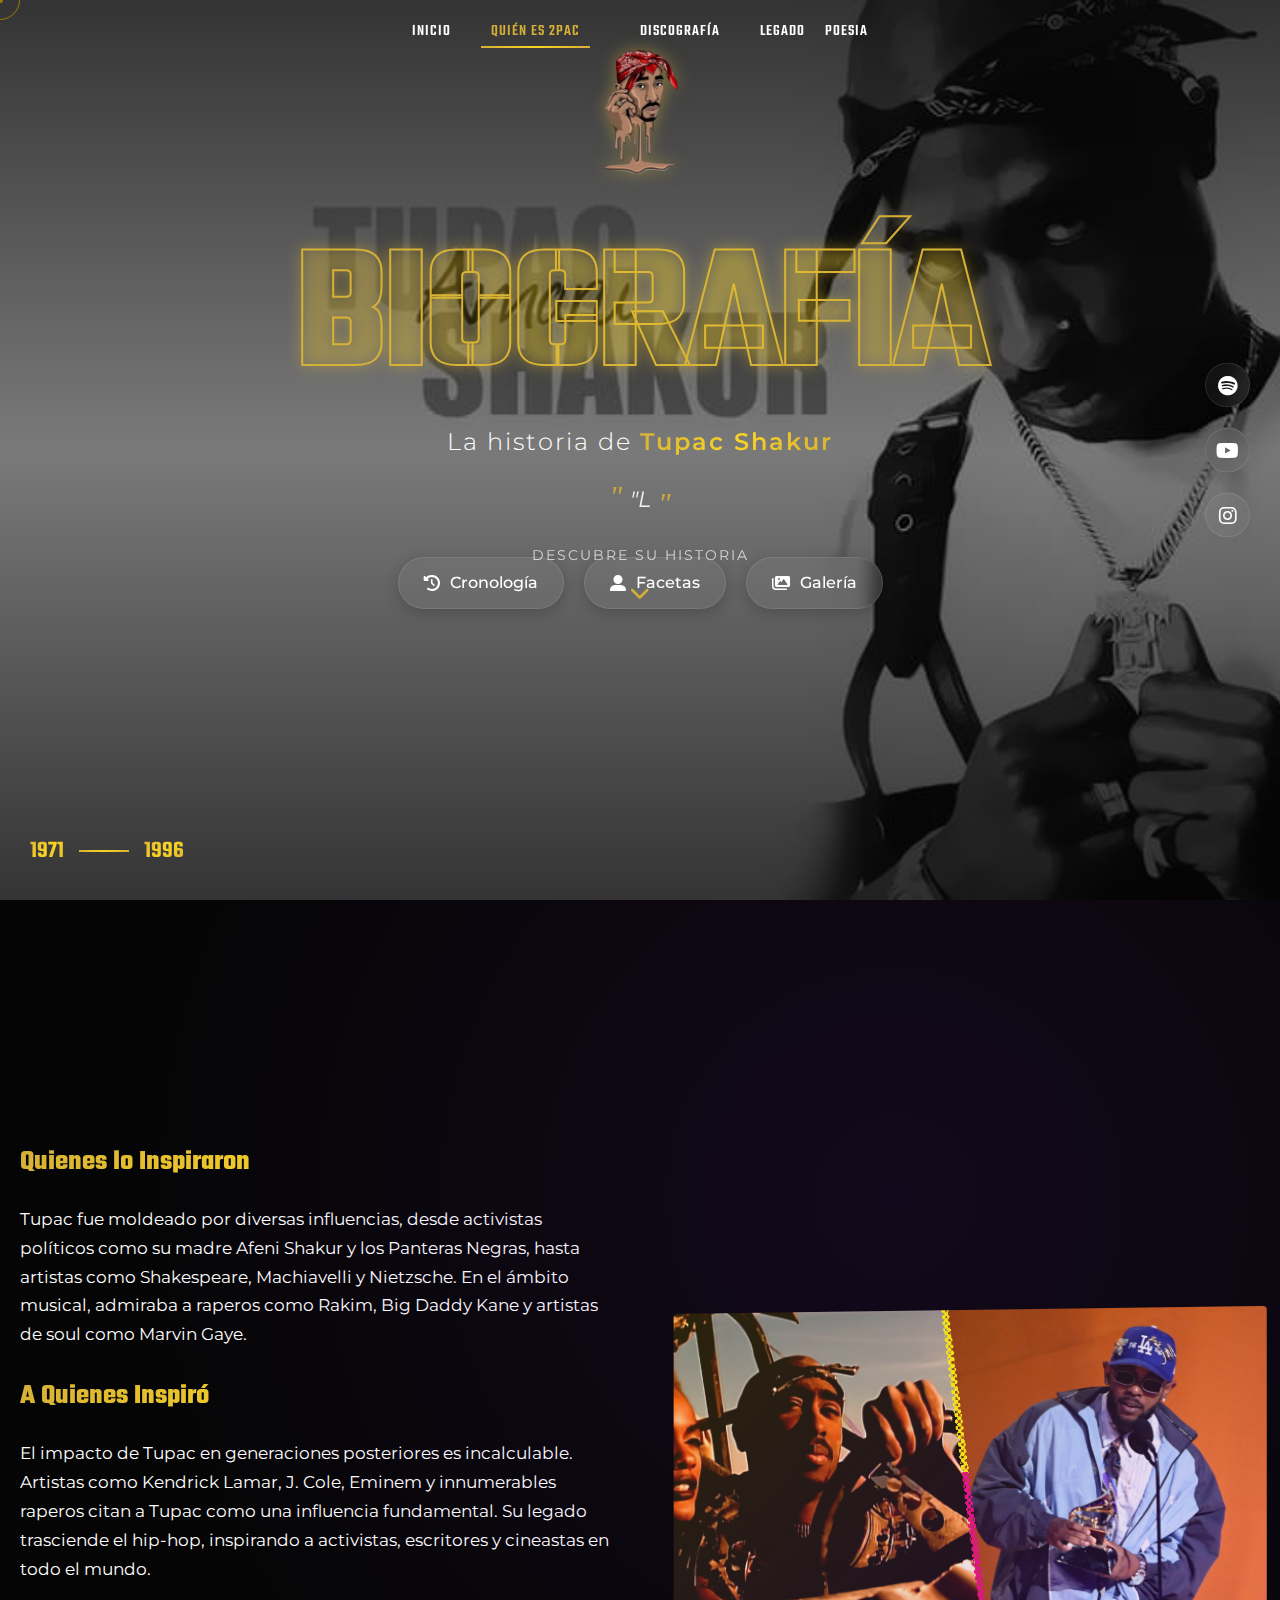
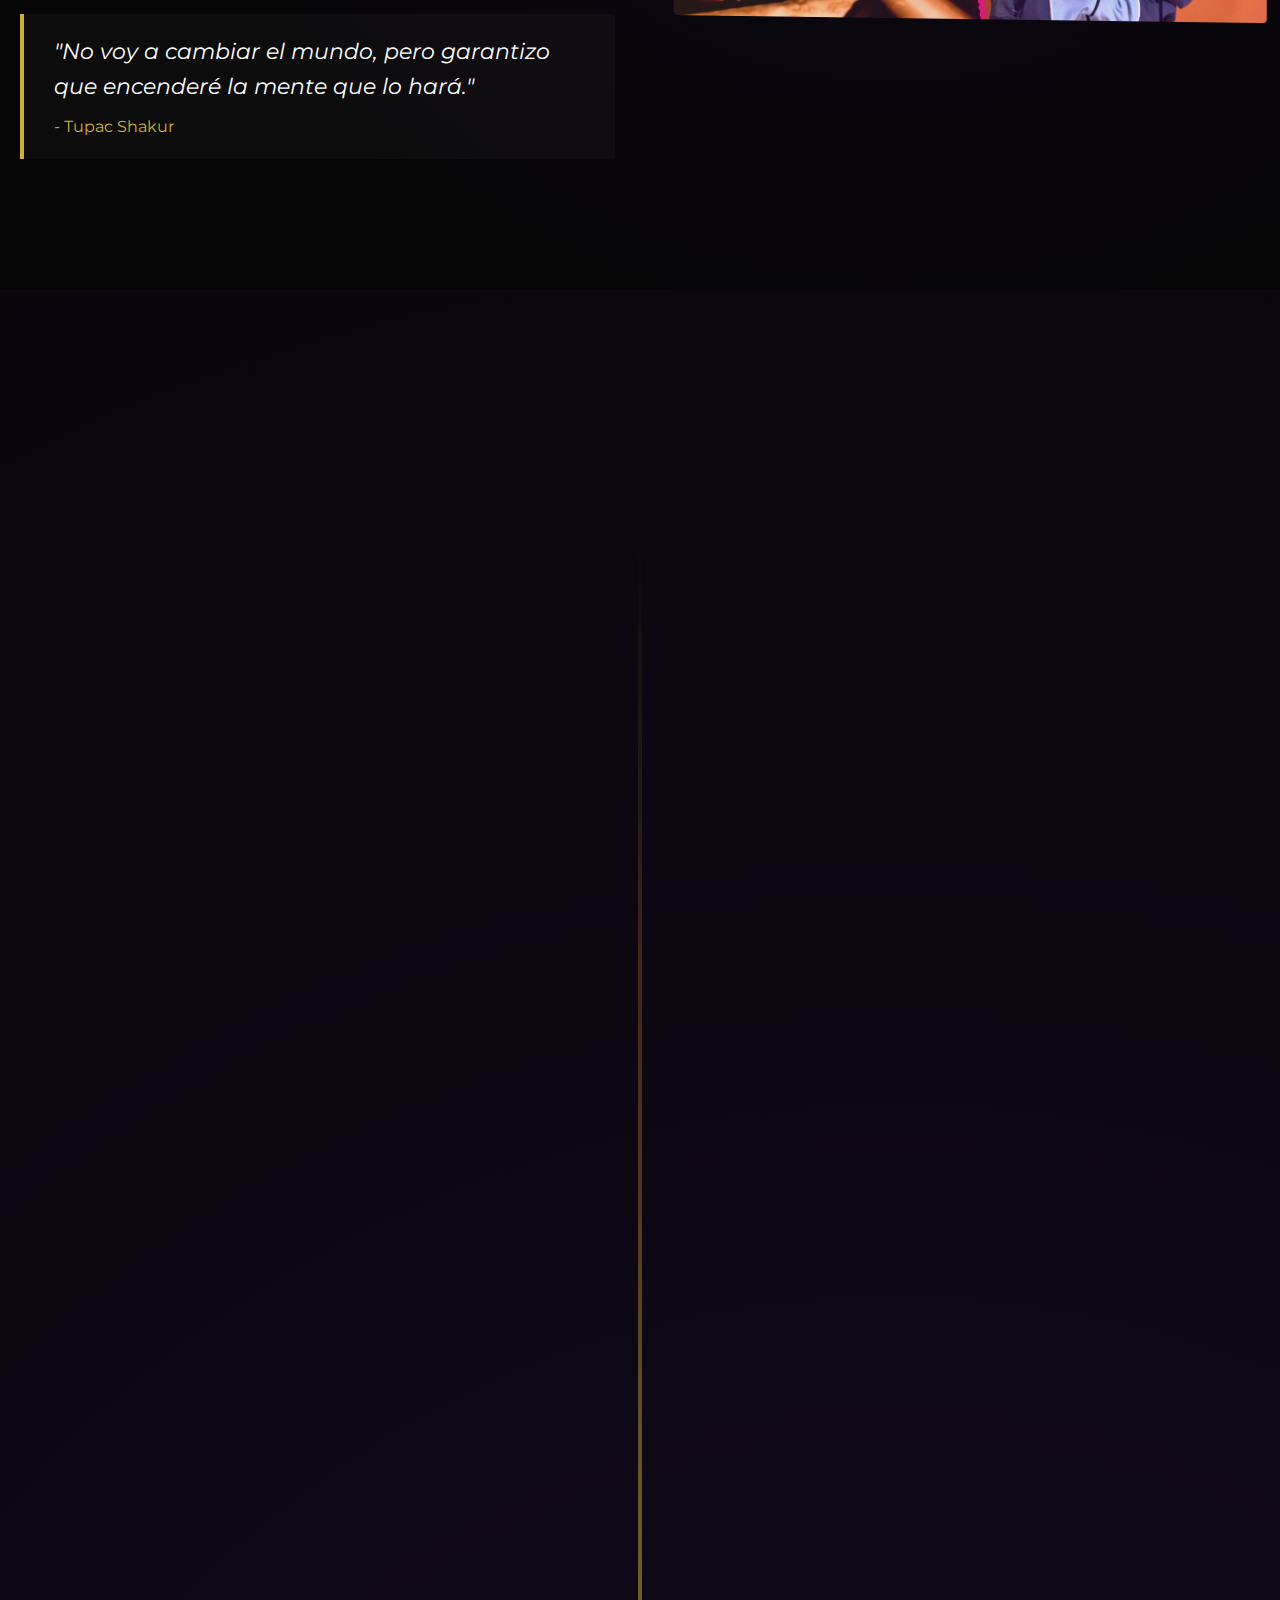
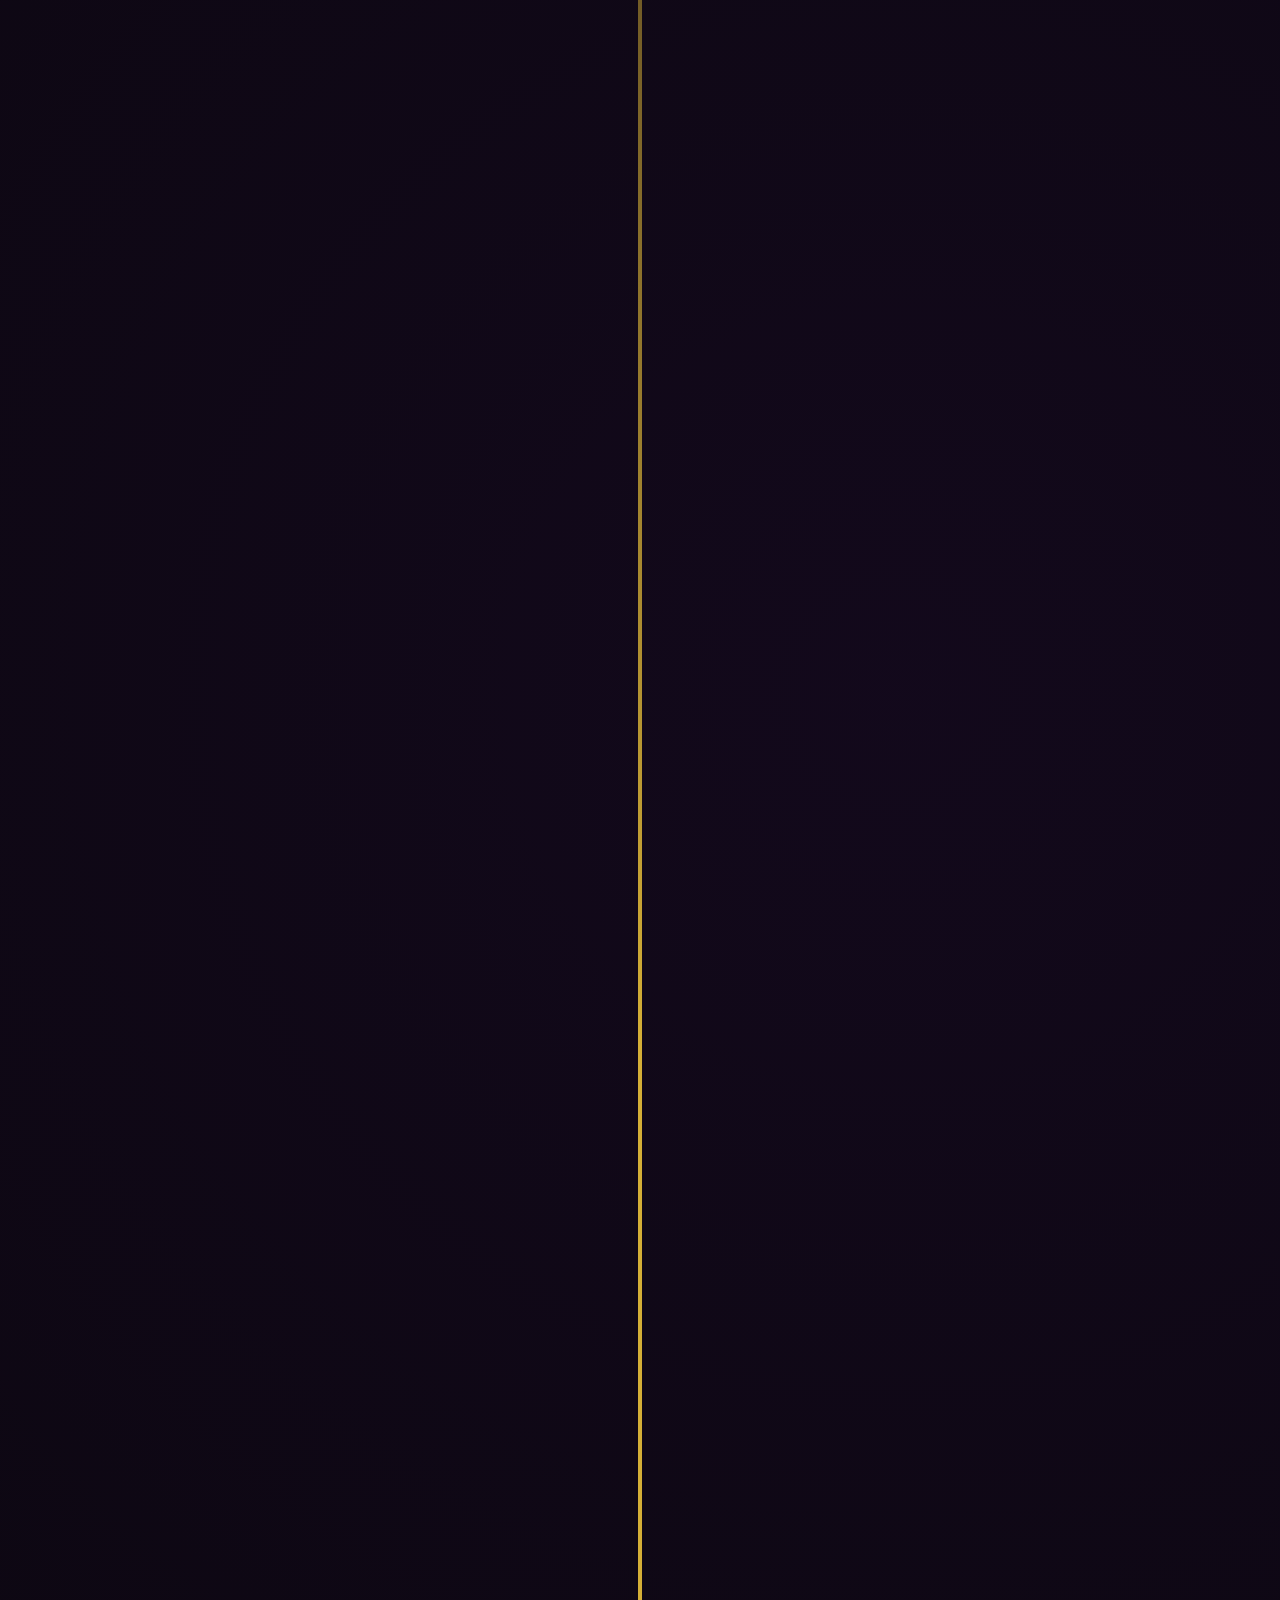
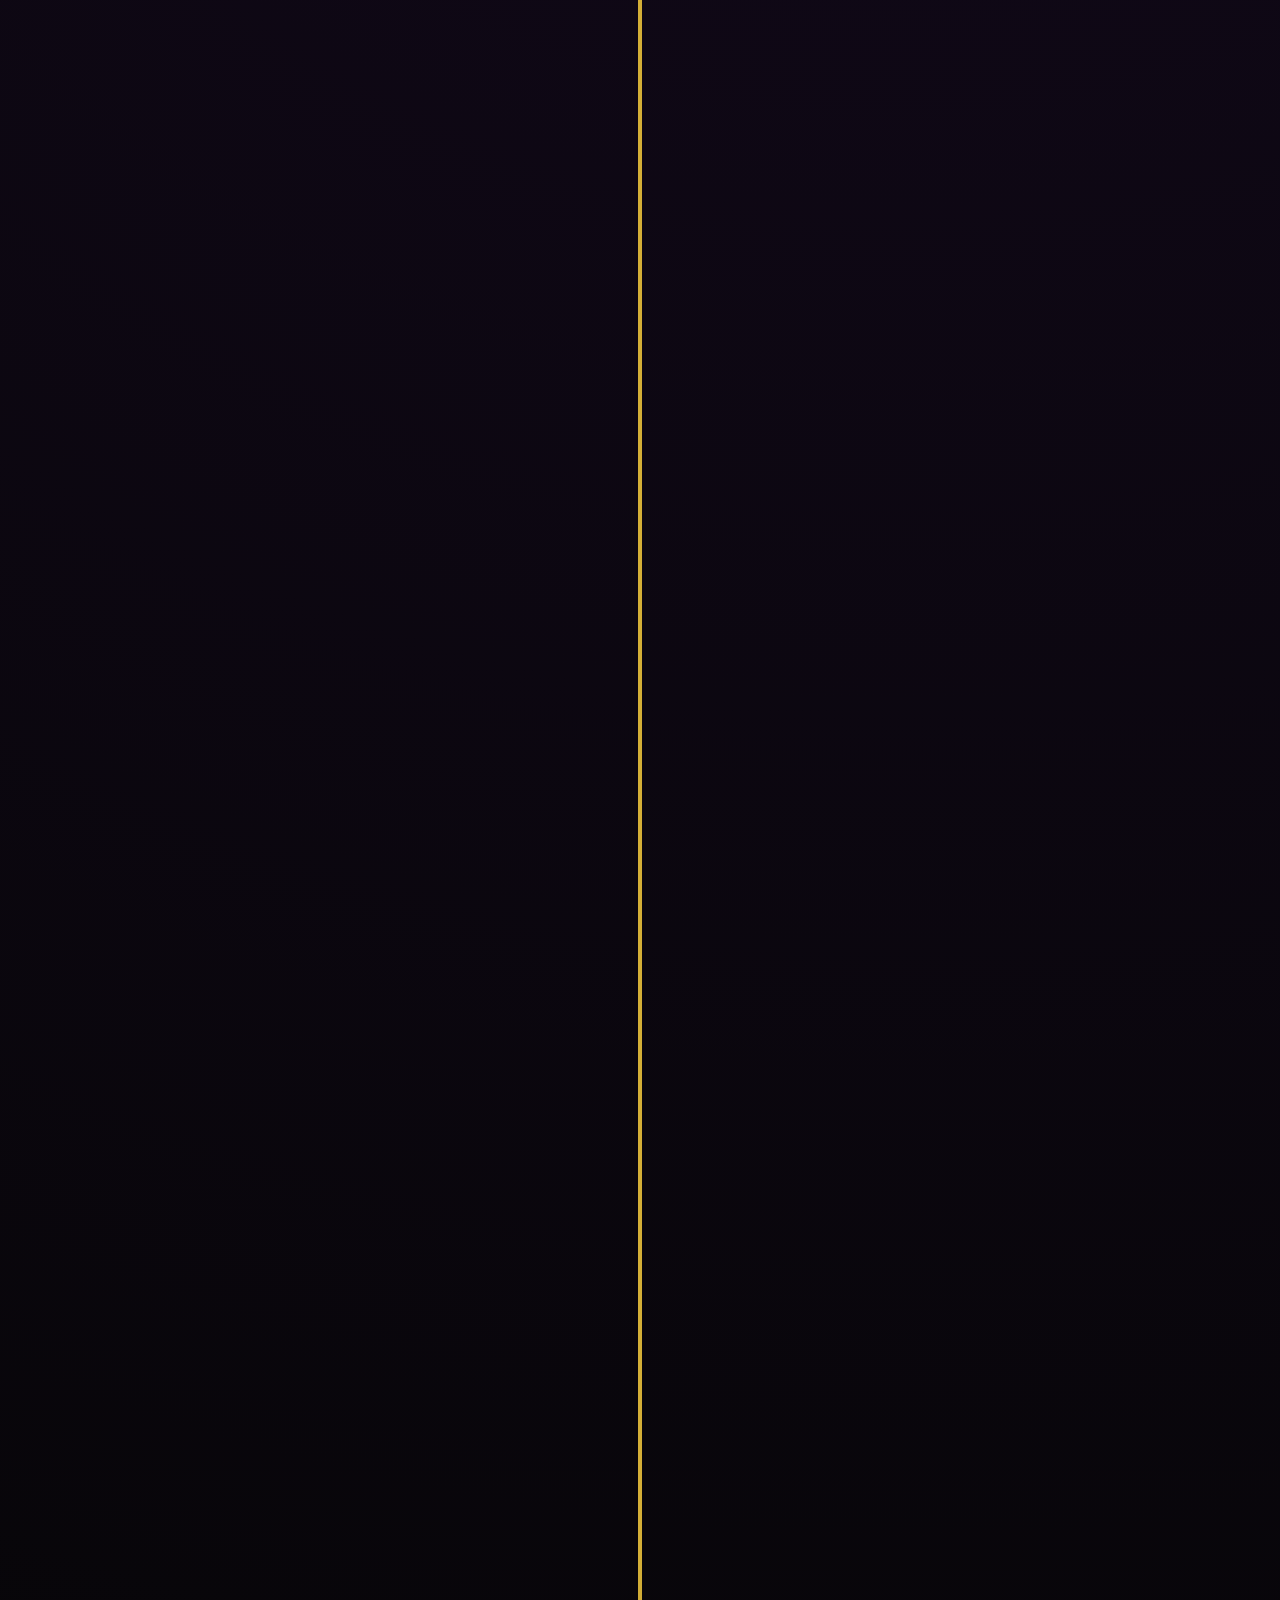
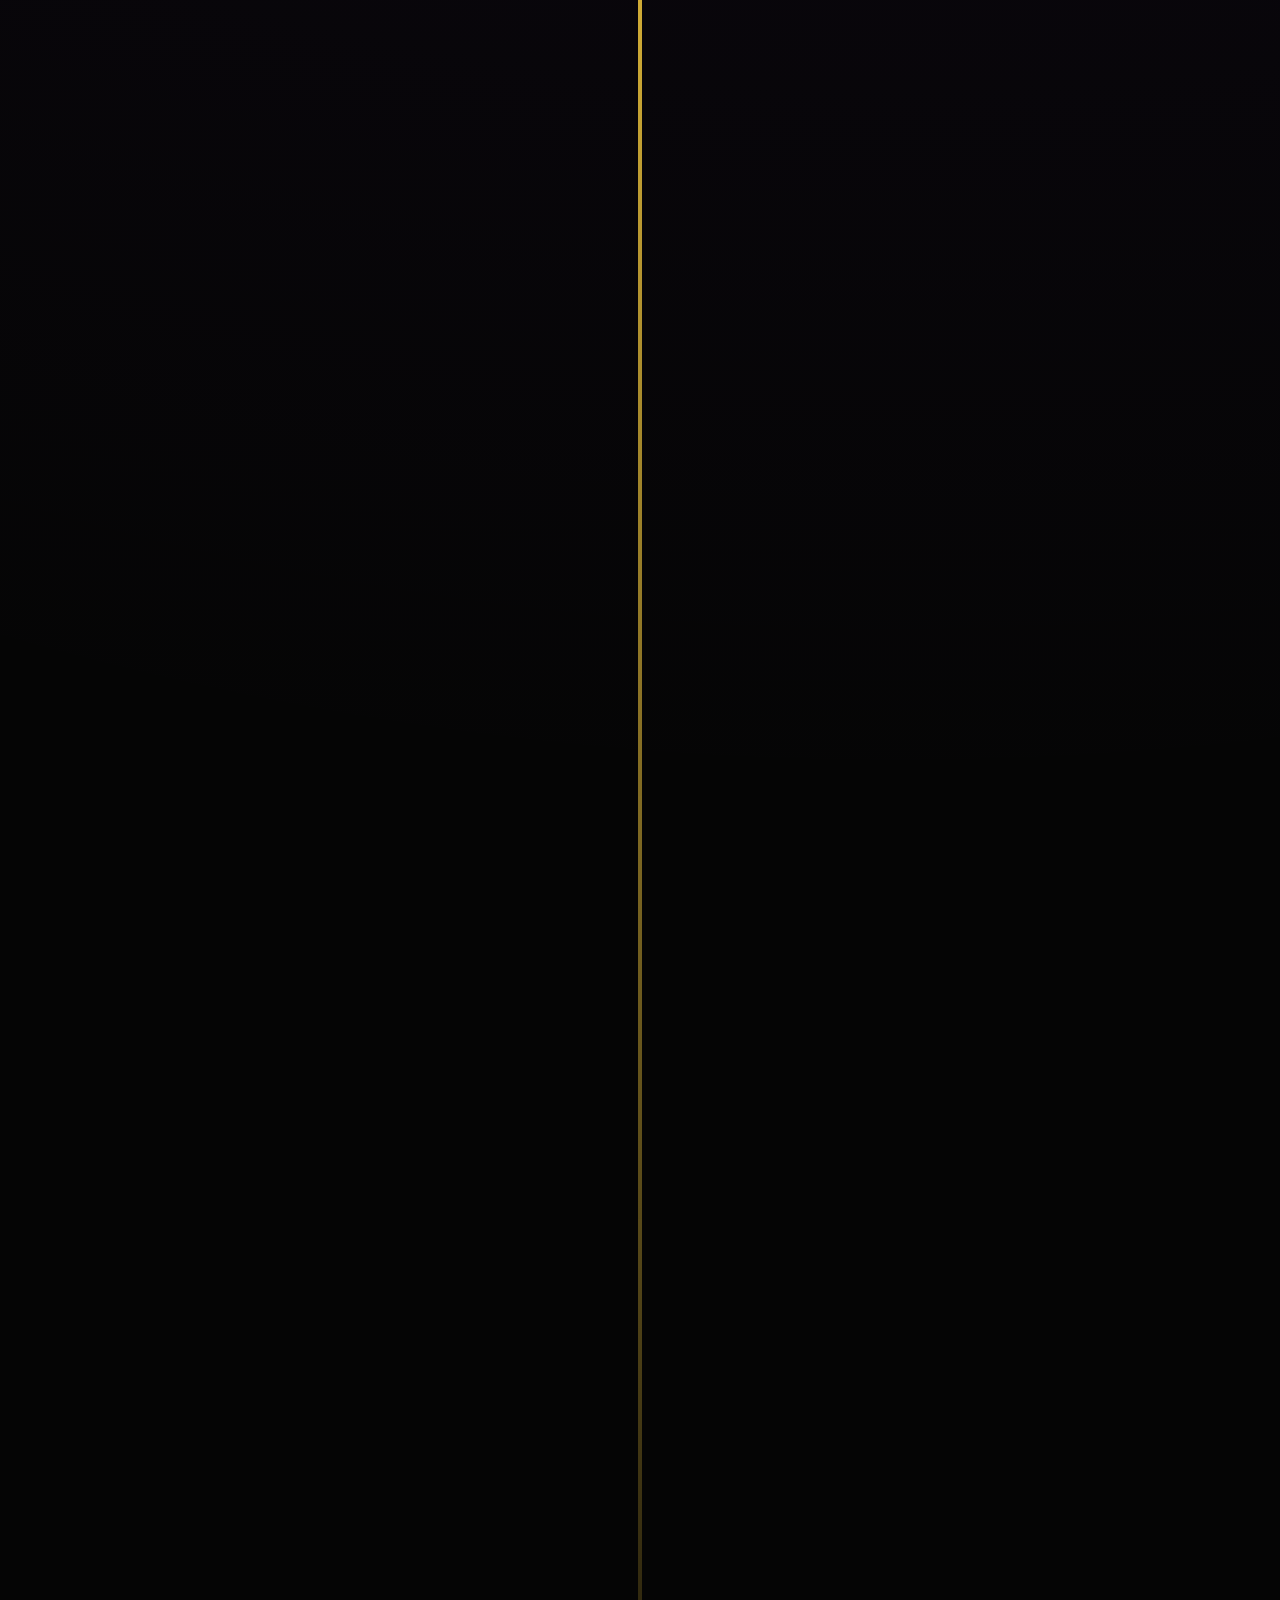
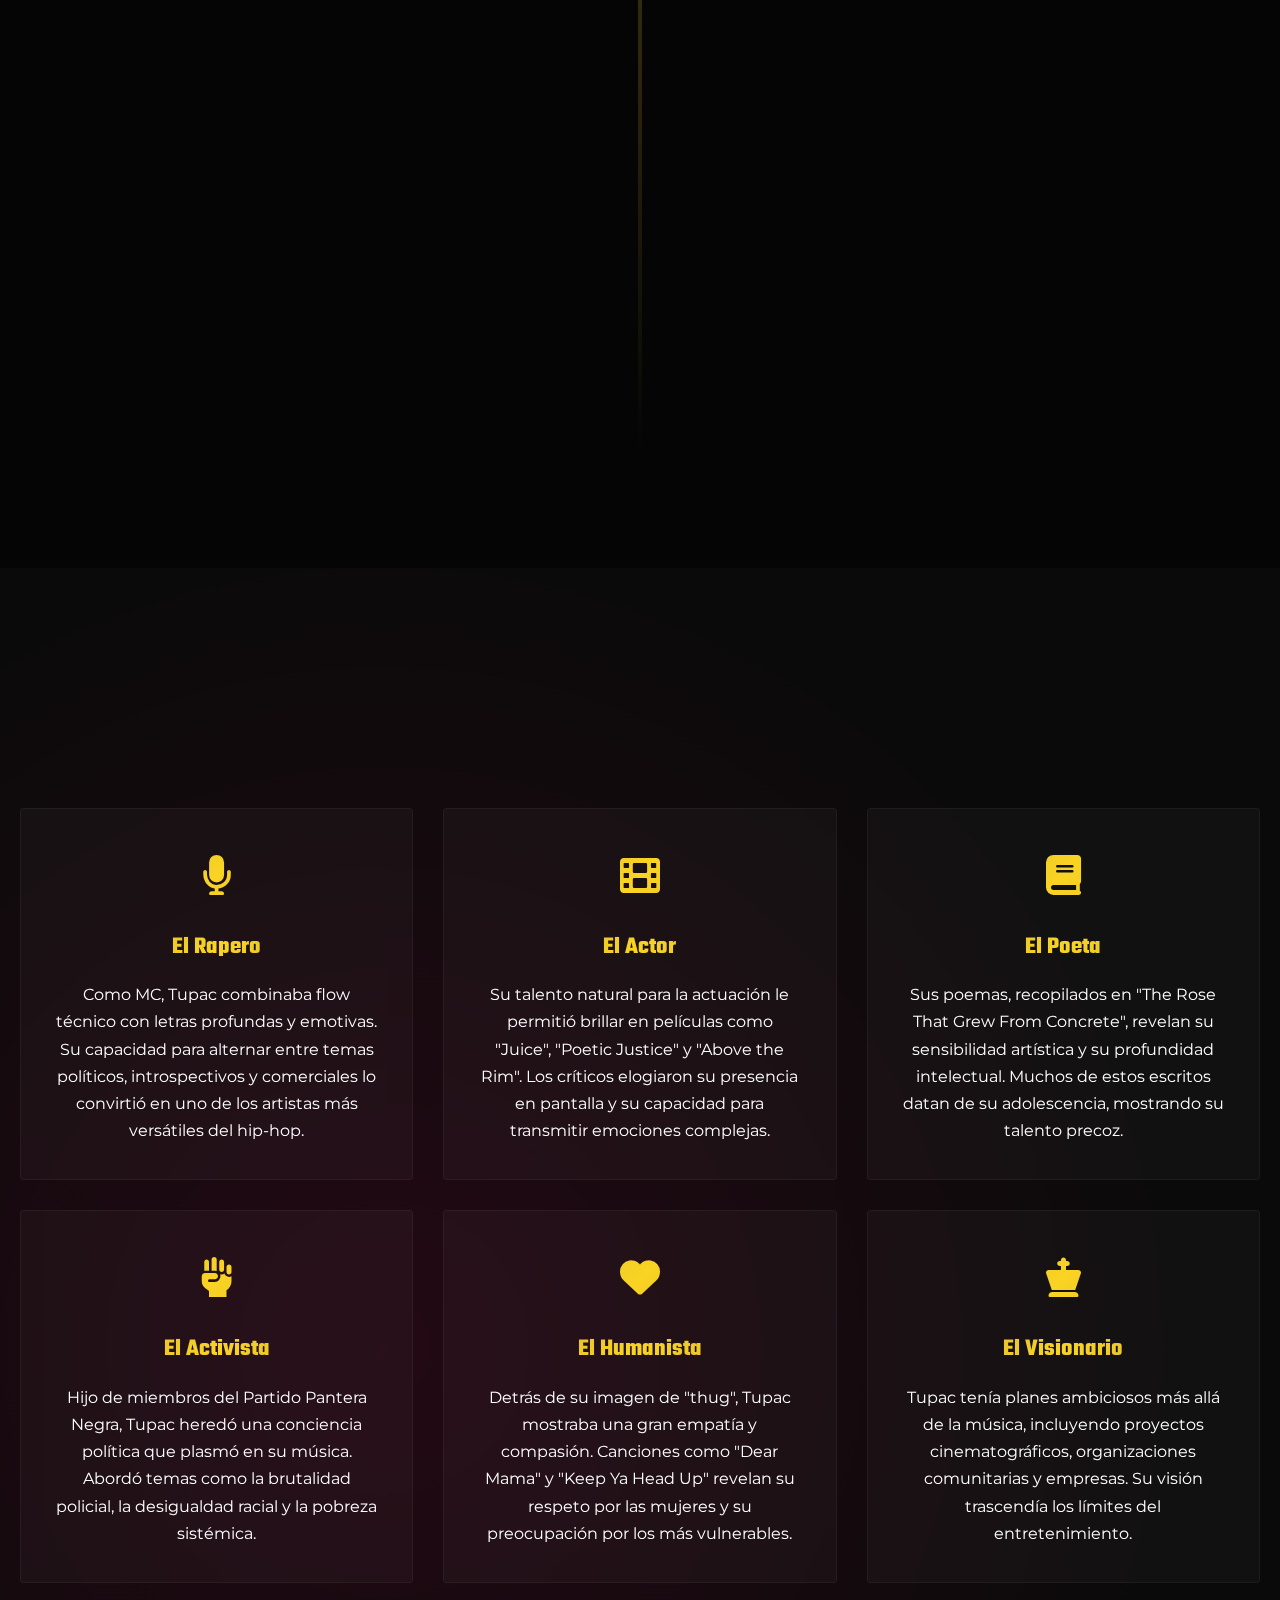
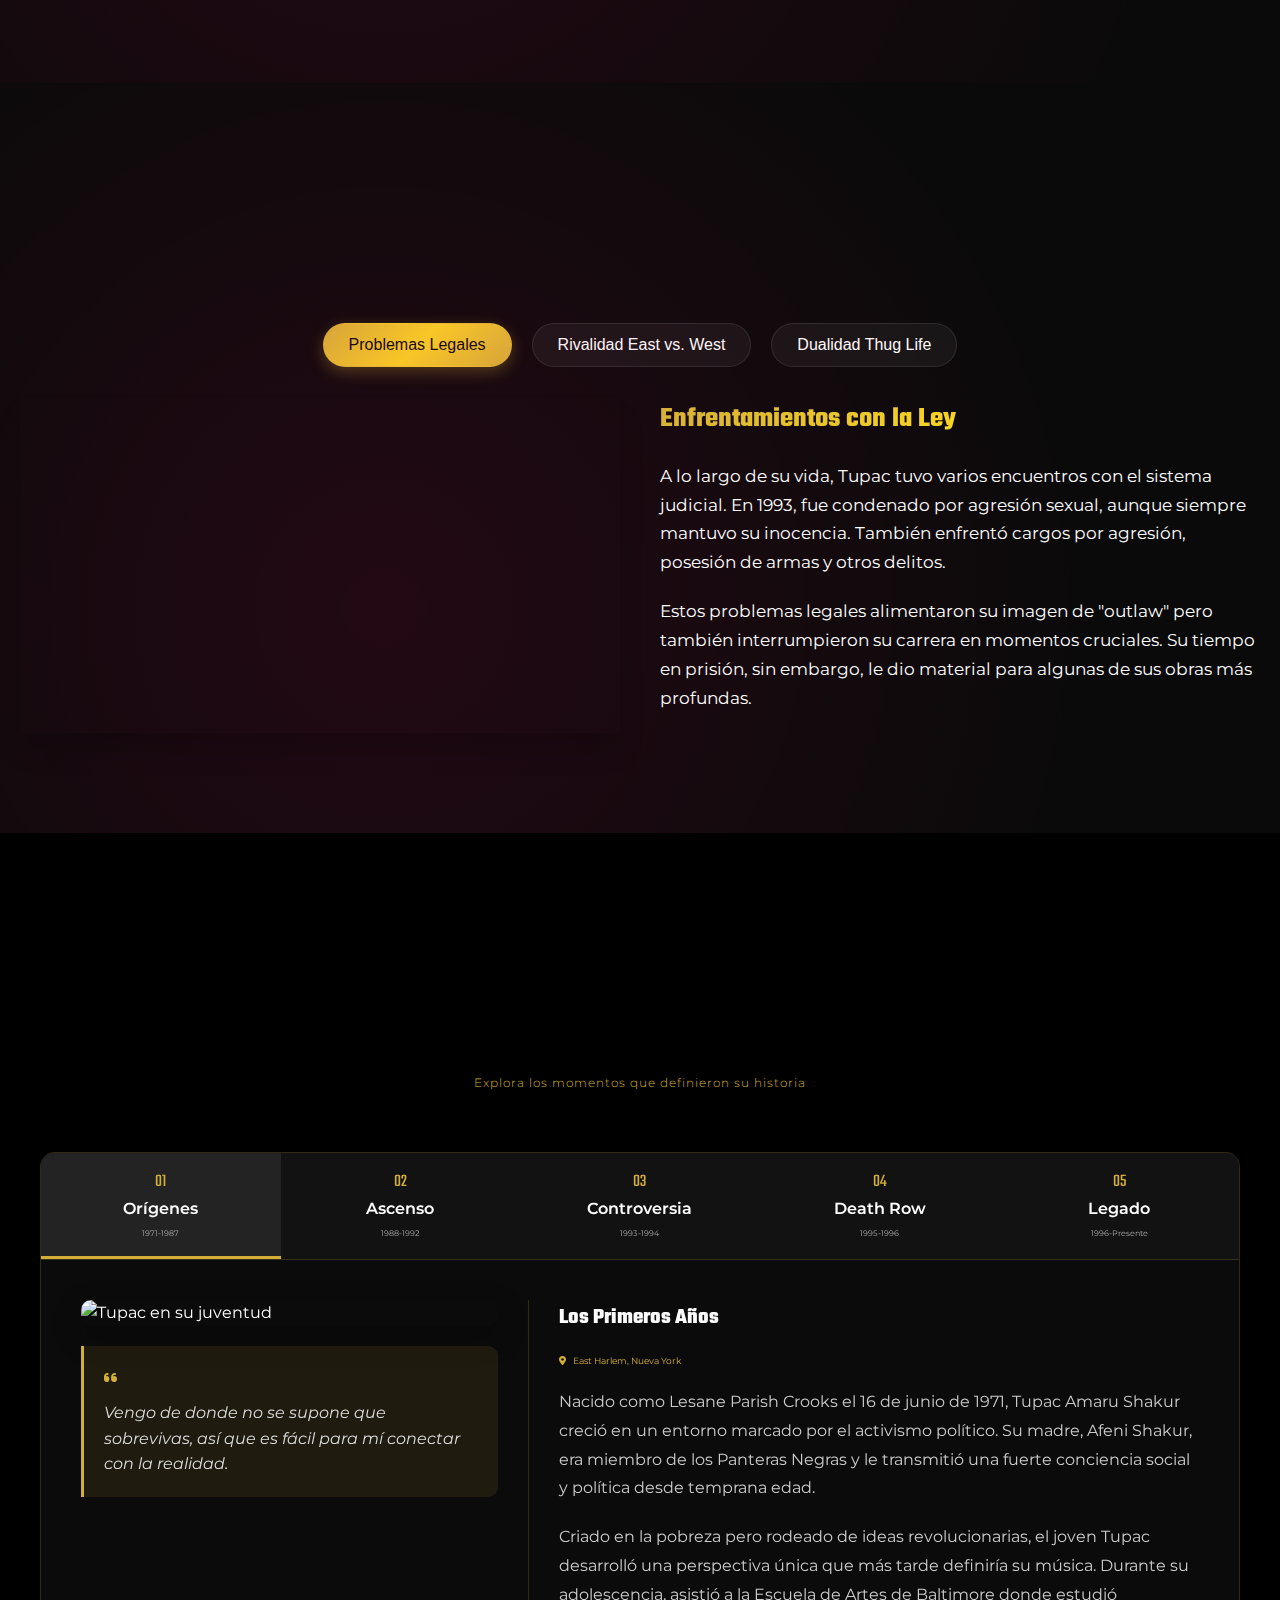
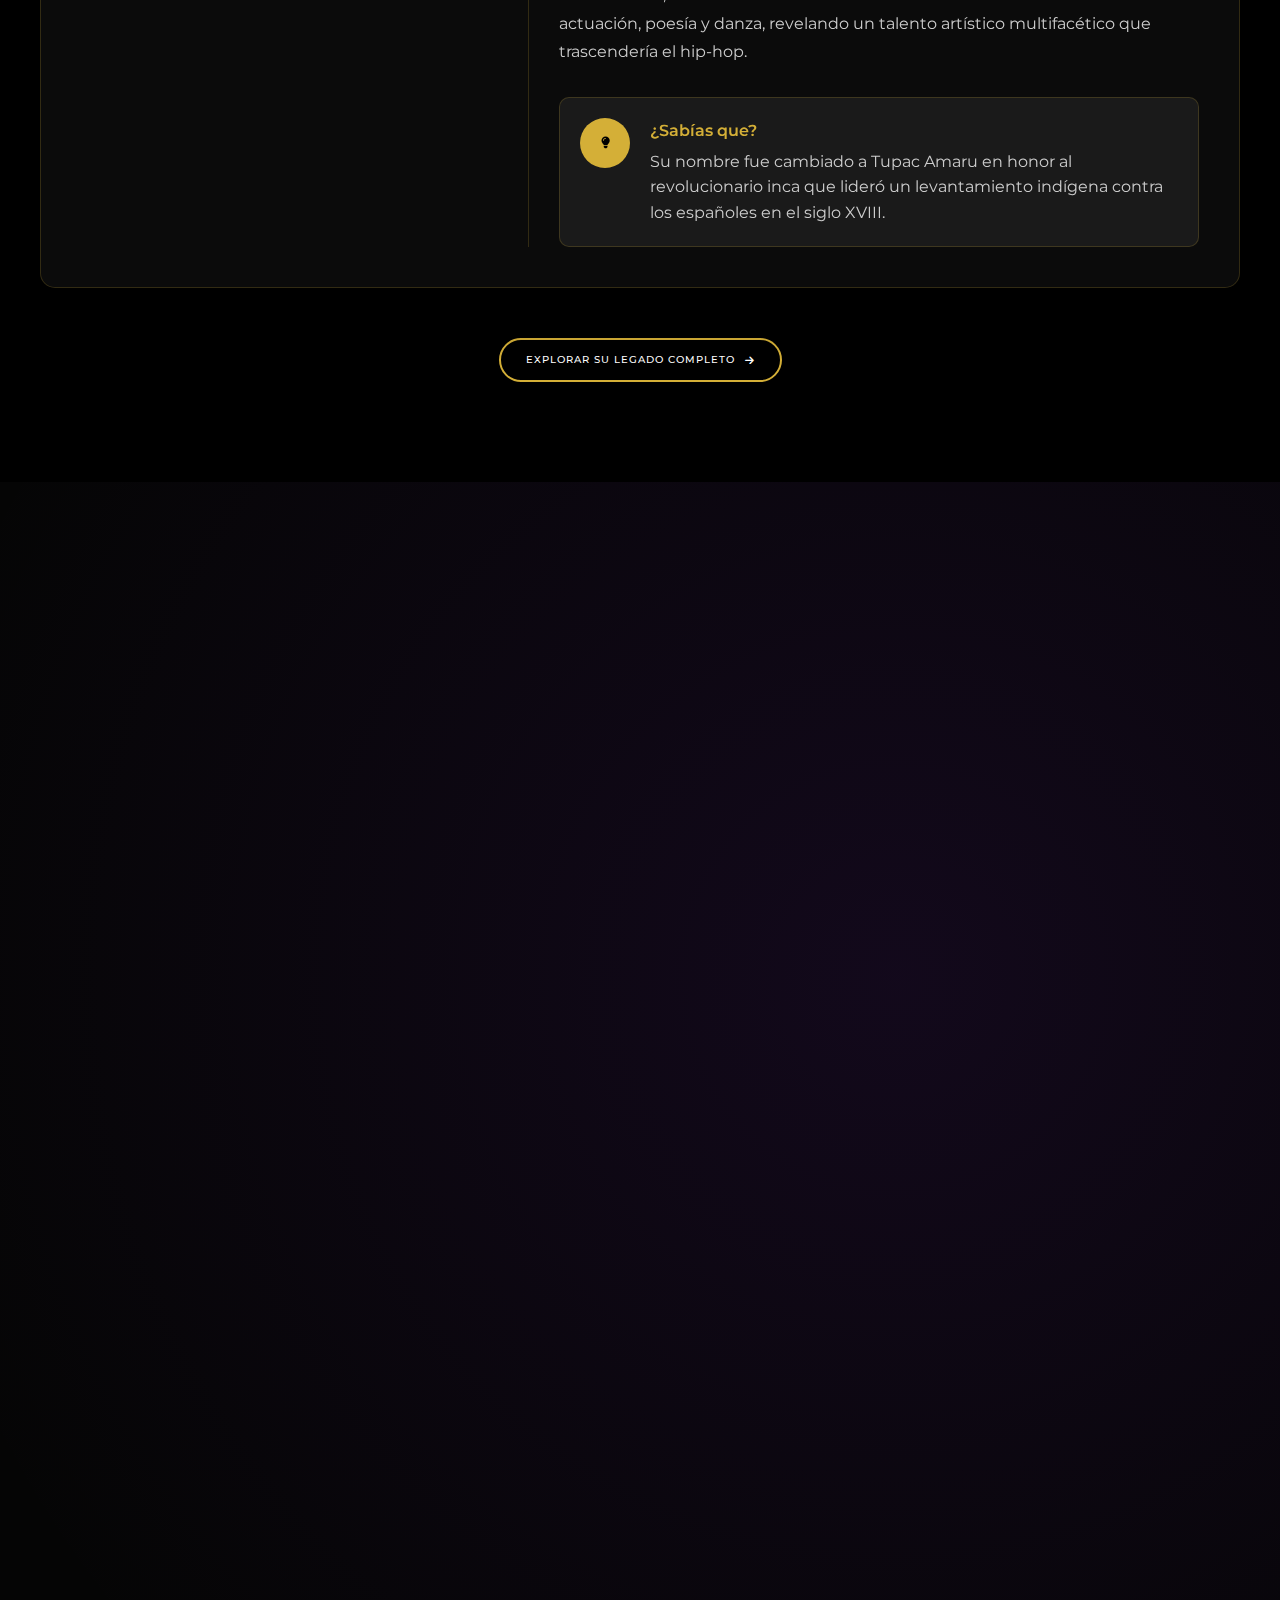
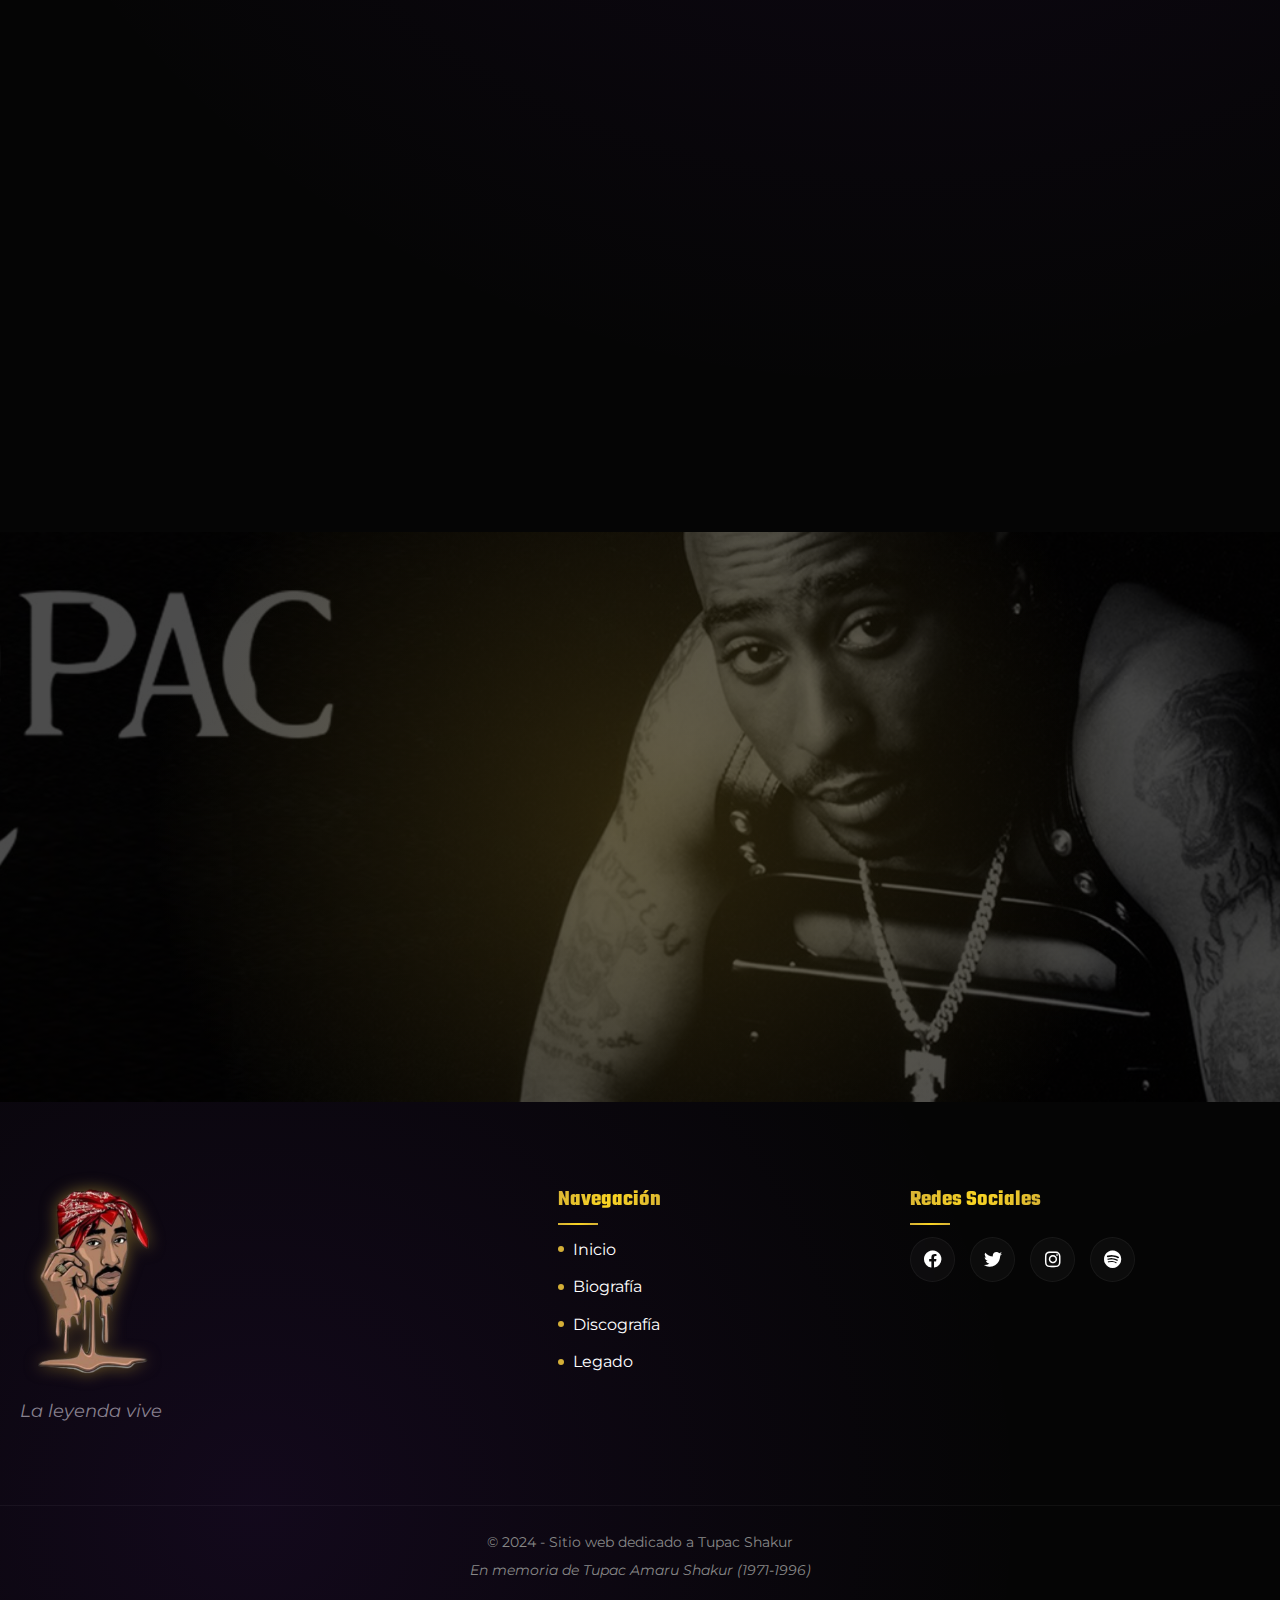
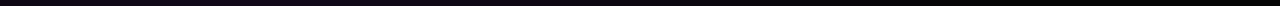
==== commit 7af849ea: "v4 creacion de una pagina" ====
--- a/biografia.html
+++ b/biografia.html
@@ -37,6 +37,7 @@
         <li><a href="biografia.html" class="active">QUIÉN ES 2PAC</a></li>
         <li><a href="discografia.html">DISCOGRAFÍA</a></li>
         <li><a href="legado.html">LEGADO</a></li>
+        <li><a href="poesia.html">POESIA</a></li>
       </ul>
     </nav>
   </header>
@@ -404,6 +405,175 @@
         </div>
       </div>
     </section>
+
+    <!-- Sección: Capítulos de una Vida Legendaria -->
+    <section class="life-chapters">
+      <div class="chapters-bg"></div>
+      <div class="container">
+        <h2 class="section-title-v2">Capítulos de una Vida Legendaria</h2>
+        <div class="chapters-subtitle">Explora los momentos que definieron su historia</div>
+        
+        <div class="chapters-container">
+          <div class="chapters-navigation">
+            <div class="chapter-nav-item active" data-chapter="origins">
+              <div class="chapter-nav-number">01</div>
+              <div class="chapter-nav-title">Orígenes</div>
+              <div class="chapter-nav-years">1971-1987</div>
+            </div>
+            
+            <div class="chapter-nav-item" data-chapter="rise">
+              <div class="chapter-nav-number">02</div>
+              <div class="chapter-nav-title">Ascenso</div>
+              <div class="chapter-nav-years">1988-1992</div>
+            </div>
+            
+            <div class="chapter-nav-item" data-chapter="controversy">
+              <div class="chapter-nav-number">03</div>
+              <div class="chapter-nav-title">Controversia</div>
+              <div class="chapter-nav-years">1993-1994</div>
+            </div>
+            
+            <div class="chapter-nav-item" data-chapter="death-row">
+              <div class="chapter-nav-number">04</div>
+              <div class="chapter-nav-title">Death Row</div>
+              <div class="chapter-nav-years">1995-1996</div>
+            </div>
+            
+            <div class="chapter-nav-item" data-chapter="legacy">
+              <div class="chapter-nav-number">05</div>
+              <div class="chapter-nav-title">Legado</div>
+              <div class="chapter-nav-years">1996-Presente</div>
+            </div>
+          </div>
+          
+          <div class="chapters-content">
+            <div class="chapter-content active" id="origins">
+              <div class="chapter-media">
+                <img src="img/chapter-origins.jpg" alt="Tupac en su juventud" class="chapter-image">
+                <div class="chapter-quote">
+                  <div class="quote-icon"><i class="fas fa-quote-left"></i></div>
+                  <div class="quote-text">Vengo de donde no se supone que sobrevivas, así que es fácil para mí conectar con la realidad.</div>
+                </div>
+              </div>
+              <div class="chapter-text">
+                <h3 class="chapter-title">Los Primeros Años</h3>
+                <div class="chapter-location"><i class="fas fa-map-marker-alt"></i> East Harlem, Nueva York</div>
+                <p>Nacido como Lesane Parish Crooks el 16 de junio de 1971, Tupac Amaru Shakur creció en un entorno marcado por el activismo político. Su madre, Afeni Shakur, era miembro de los Panteras Negras y le transmitió una fuerte conciencia social y política desde temprana edad.</p>
+                <p>Criado en la pobreza pero rodeado de ideas revolucionarias, el joven Tupac desarrolló una perspectiva única que más tarde definiría su música. Durante su adolescencia, asistió a la Escuela de Artes de Baltimore donde estudió actuación, poesía y danza, revelando un talento artístico multifacético que trascendería el hip-hop.</p>
+                <div class="chapter-fact">
+                  <div class="fact-icon"><i class="fas fa-lightbulb"></i></div>
+                  <div class="fact-content">
+                    <div class="fact-title">¿Sabías que?</div>
+                    <div class="fact-text">Su nombre fue cambiado a Tupac Amaru en honor al revolucionario inca que lideró un levantamiento indígena contra los españoles en el siglo XVIII.</div>
+                  </div>
+                </div>
+              </div>
+            </div>
+            
+            <div class="chapter-content" id="rise">
+              <div class="chapter-media">
+                <img src="img/chapter-rise.jpg" alt="Tupac con Digital Underground" class="chapter-image">
+                <div class="chapter-quote">
+                  <div class="quote-icon"><i class="fas fa-quote-left"></i></div>
+                  <div class="quote-text">No estoy diciendo que voy a cambiar el mundo, pero garantizo que encenderé la mente que lo hará.</div>
+                </div>
+              </div>
+              <div class="chapter-text">
+                <h3 class="chapter-title">El Ascenso a la Fama</h3>
+                <div class="chapter-location"><i class="fas fa-map-marker-alt"></i> Oakland, California</div>
+                <p>El viaje de Tupac hacia el estrellato comenzó cuando se unió al grupo Digital Underground como bailarín y eventualmente como rapero. Su aparición en el éxito "Same Song" en 1991 le dio visibilidad en la escena hip-hop, pero fue su álbum debut en solitario, "2Pacalypse Now", lo que estableció su voz como una fuerza a tener en cuenta.</p>
+                <p>Con canciones como "Brenda's Got a Baby" y "Trapped", Tupac abordó temas como la pobreza, el racismo sistémico y la brutalidad policial, diferenciándose de muchos de sus contemporáneos por su enfoque en el comentario social. Su capacidad para combinar letras poéticas con mensajes políticos lo catapultó rápidamente a la prominencia.</p>
+                <div class="chapter-fact">
+                  <div class="fact-icon"><i class="fas fa-lightbulb"></i></div>
+                  <div class="fact-content">
+                    <div class="fact-title">¿Sabías que?</div>
+                    <div class="fact-text">El entonces vicepresidente Dan Quayle criticó públicamente "2Pacalypse Now", argumentando que no tenía "lugar en nuestra sociedad", lo que solo aumentó la popularidad del álbum.</div>
+                  </div>
+                </div>
+              </div>
+            </div>
+            
+            <div class="chapter-content" id="controversy">
+              <div class="chapter-media">
+                <img src="img/chapter-controversy.jpg" alt="Tupac en la corte" class="chapter-image">
+                <div class="chapter-quote">
+                  <div class="quote-icon"><i class="fas fa-quote-left"></i></div>
+                  <div class="quote-text">La única cosa que viene a un hombre dormido son sueños.</div>
+                </div>
+              </div>
+              <div class="chapter-text">
+                <h3 class="chapter-title">Años de Controversia</h3>
+                <div class="chapter-location"><i class="fas fa-map-marker-alt"></i> Los Ángeles, California</div>
+                <p>Entre 1993 y 1994, Tupac se vio envuelto en una serie de controversias legales que amenazaron con eclipsar su carrera musical. Fue acusado de agresión sexual en 1993, un cargo que siempre negó vehementemente. En noviembre de 1994, fue víctima de un tiroteo en el vestíbulo de Quad Studios en Manhattan, recibiendo cinco disparos.</p>
+                <p>A pesar de estos tumultuosos acontecimientos, Tupac continuó creando música influyente. Su álbum "Strictly 4 My N.I.G.G.A.Z..." lanzado en 1993 incluía éxitos como "Keep Ya Head Up" y "I Get Around", demostrando su versatilidad para crear tanto himnos de empoderamiento como temas de fiesta.</p>
+                <div class="chapter-fact">
+                  <div class="fact-icon"><i class="fas fa-lightbulb"></i></div>
+                  <div class="fact-content">
+                    <div class="fact-title">¿Sabías que?</div>
+                    <div class="fact-text">Después del tiroteo de Quad Studios, Tupac acudió a su audiencia judicial en silla de ruedas y fue sentenciado a prisión por un caso no relacionado.</div>
+                  </div>
+                </div>
+              </div>
+            </div>
+            
+            <div class="chapter-content" id="death-row">
+              <div class="chapter-media">
+                <img src="img/chapter-death-row.jpg" alt="Tupac con Suge Knight" class="chapter-image">
+                <div class="chapter-quote">
+                  <div class="quote-icon"><i class="fas fa-quote-left"></i></div>
+                  <div class="quote-text">Mi mayor miedo es volver a ser pobre. Eso es más fuerte que el miedo a morir.</div>
+                </div>
+              </div>
+              <div class="chapter-text">
+                <h3 class="chapter-title">La Era Death Row</h3>
+                <div class="chapter-location"><i class="fas fa-map-marker-alt"></i> Los Ángeles, California</div>
+                <p>Mientras cumplía condena en prisión, Tupac firmó con Death Row Records después de que Suge Knight pagara su fianza de $1.4 millones. Esta asociación marcó el comienzo del período más prolífico y comercialmente exitoso de su carrera. Su álbum doble "All Eyez on Me" (1996) se convirtió en uno de los álbumes de hip-hop más vendidos de todos los tiempos.</p>
+                <p>Durante este período, Tupac adoptó el alter ego "Makaveli" y grabó "The Don Killuminati: The 7 Day Theory" en solo siete días. Este álbum, lanzado póstumamente, es considerado por muchos críticos como su obra más oscura y profunda, mostrando un lado más introspectivo y paranoico del artista.</p>
+                <div class="chapter-fact">
+                  <div class="fact-icon"><i class="fas fa-lightbulb"></i></div>
+                  <div class="fact-content">
+                    <div class="fact-title">¿Sabías que?</div>
+                    <div class="fact-text">Tupac grabó más de 150 canciones durante su tiempo en Death Row Records, muchas de las cuales fueron lanzadas en álbumes póstumos durante años después de su muerte.</div>
+                  </div>
+                </div>
+              </div>
+            </div>
+            
+            <div class="chapter-content" id="legacy">
+              <div class="chapter-media">
+                <img src="img/chapter-legacy.jpg" alt="Mural de Tupac" class="chapter-image">
+                <div class="chapter-quote">
+                  <div class="quote-icon"><i class="fas fa-quote-left"></i></div>
+                  <div class="quote-text">La muerte no es la mayor pérdida en la vida. La mayor pérdida es lo que muere dentro de nosotros mientras vivimos.</div>
+                </div>
+              </div>
+              <div class="chapter-text">
+                <h3 class="chapter-title">Un Legado Eterno</h3>
+                <div class="chapter-location"><i class="fas fa-map-marker-alt"></i> Global</div>
+                <p>El 7 de septiembre de 1996, Tupac fue tiroteado en Las Vegas y falleció seis días después, a la edad de 25 años. Su muerte prematura lo transformó de estrella del hip-hop a ícono cultural inmortal. En las décadas posteriores, su influencia ha trascendido la música para impactar la política, la moda, la literatura y el activismo social.</p>
+                <p>Con más de 75 millones de discos vendidos en todo el mundo, Tupac sigue siendo uno de los artistas musicales más vendidos de todos los tiempos. Su inducción al Salón de la Fama del Rock and Roll en 2017 solidificó su estatus como una de las figuras más influyentes en la historia de la música popular.</p>
+                <div class="chapter-fact">
+                  <div class="fact-icon"><i class="fas fa-lightbulb"></i></div>
+                  <div class="fact-content">
+                    <div class="fact-title">¿Sabías que?</div>
+                    <div class="fact-text">Universidades como Harvard, Berkeley y Stanford ofrecen cursos que analizan la poesía y las letras de Tupac como textos literarios significativos.</div>
+                  </div>
+                </div>
+              </div>
+            </div>
+          </div>
+        </div>
+        
+        <div class="chapters-footer">
+          <a href="legado.html" class="chapters-cta">
+            Explorar su legado completo
+            <i class="fas fa-arrow-right"></i>
+          </a>
+        </div>
+      </div>
+    </section>
+
+
 
     <!-- Galería de imágenes -->
     <section id="galeria" class="bio-gallery">
--- a/style.css
+++ b/style.css
@@ -3191,3 +3191,2894 @@
         font-size: 1.6rem;
     }
 }
+
+/* Estilos para la sección de Momentos Clave */
+.key-moments {
+    padding: 100px 0;
+    background: linear-gradient(to bottom, #000, #111);
+    position: relative;
+    overflow: hidden;
+}
+
+.key-moments::before {
+    content: '';
+    position: absolute;
+    top: 0;
+    left: 0;
+    width: 100%;
+    height: 100%;
+    background-image: url('../img/texture-bg.png');
+    opacity: 0.1;
+    pointer-events: none;
+}
+
+.moments-subtitle {
+    text-align: center;
+    font-size: 1.2rem;
+    color: #d4af37;
+    margin-bottom: 60px;
+    font-weight: 300;
+    letter-spacing: 1px;
+}
+
+.moments-timeline {
+    position: relative;
+    padding: 40px 0;
+}
+
+.timeline-track {
+    position: relative;
+    max-width: 1200px;
+    margin: 0 auto;
+    padding: 20px 0;
+}
+
+.timeline-line {
+    position: absolute;
+    top: 50%;
+    left: 0;
+    width: 100%;
+    height: 2px;
+    background: linear-gradient(to right, transparent, #d4af37, transparent);
+    transform: translateY(-50%);
+    z-index: 1;
+}
+
+.timeline-moment {
+    position: relative;
+    width: 80%;
+    max-width: 800px;
+    margin: 0 auto 100px;
+    opacity: 0;
+    transform: translateY(30px);
+    transition: opacity 0.5s ease, transform 0.5s ease;
+}
+
+.timeline-moment.active {
+    opacity: 1;
+    transform: translateY(0);
+}
+
+.timeline-moment:last-child {
+    margin-bottom: 0;
+}
+
+.moment-year {
+    position: absolute;
+    top: -40px;
+    left: 50%;
+    transform: translateX(-50%);
+    font-family: 'Teko', sans-serif;
+    font-size: 2rem;
+    font-weight: 600;
+    color: #d4af37;
+    text-shadow: 0 0 10px rgba(212, 175, 55, 0.5);
+}
+
+.moment-dot {
+    position: absolute;
+    top: -10px;
+    left: 50%;
+    width: 20px;
+    height: 20px;
+    background: #d4af37;
+    border-radius: 50%;
+    transform: translateX(-50%);
+    z-index: 2;
+    box-shadow: 0 0 15px rgba(212, 175, 55, 0.8);
+}
+
+.moment-content {
+    display: flex;
+    background: rgba(20, 20, 20, 0.8);
+    border: 1px solid rgba(212, 175, 55, 0.3);
+    border-radius: 10px;
+    overflow: hidden;
+    box-shadow: 0 10px 30px rgba(0, 0, 0, 0.5);
+    transition: transform 0.3s ease, box-shadow 0.3s ease;
+}
+
+.timeline-moment:hover .moment-content {
+    transform: translateY(-5px);
+    box-shadow: 0 15px 40px rgba(0, 0, 0, 0.7);
+}
+
+.moment-image {
+    width: 40%;
+    overflow: hidden;
+}
+
+.moment-image img {
+    width: 100%;
+    height: 100%;
+    object-fit: cover;
+    transition: transform 0.5s ease;
+}
+
+.timeline-moment:hover .moment-image img {
+    transform: scale(1.05);
+}
+
+.moment-info {
+    width: 60%;
+    padding: 25px;
+    position: relative;
+}
+
+.moment-info h3 {
+    font-family: 'Teko', sans-serif;
+    font-size: 1.8rem;
+    margin-bottom: 15px;
+    color: #fff;
+}
+
+.moment-info p {
+    font-size: 1rem;
+    line-height: 1.6;
+    color: #ccc;
+}
+
+.moment-badge {
+    position: absolute;
+    top: 20px;
+    right: 20px;
+    background: #d4af37;
+    color: #000;
+    font-size: 0.8rem;
+    font-weight: 600;
+    padding: 5px 10px;
+    border-radius: 20px;
+    text-transform: uppercase;
+}
+
+.timeline-moment.featured .moment-content {
+    border-color: #d4af37;
+    box-shadow: 0 10px 30px rgba(212, 175, 55, 0.2);
+}
+
+.timeline-navigation {
+    display: flex;
+    align-items: center;
+    justify-content: center;
+    margin-top: 60px;
+}
+
+.timeline-nav {
+    background: none;
+    border: 2px solid #d4af37;
+    color: #d4af37;
+    width: 40px;
+    height: 40px;
+    border-radius: 50%;
+    display: flex;
+    align-items: center;
+    justify-content: center;
+    cursor: pointer;
+    transition: all 0.3s ease;
+}
+
+.timeline-nav:hover {
+    background: #d4af37;
+    color: #000;
+}
+
+.timeline-nav:disabled {
+    opacity: 0.3;
+    cursor: not-allowed;
+}
+
+.timeline-years {
+    display: flex;
+    align-items: center;
+    margin: 0 20px;
+}
+
+.timeline-year-marker {
+    font-family: 'Teko', sans-serif;
+    font-size: 1.2rem;
+    color: #777;
+    margin: 0 10px;
+    cursor: pointer;
+    transition: all 0.3s ease;
+    position: relative;
+}
+
+.timeline-year-marker::after {
+    content: '';
+    position: absolute;
+    bottom: -5px;
+    left: 0;
+    width: 0;
+    height: 2px;
+    background: #d4af37;
+    transition: width 0.3s ease;
+}
+
+.timeline-year-marker:hover {
+    color: #d4af37;
+}
+
+.timeline-year-marker.active {
+    color: #d4af37;
+    font-size: 1.4rem;
+}
+
+.timeline-year-marker.active::after {
+    width: 100%;
+}
+
+.timeline-explore {
+    text-align: center;
+    margin-top: 60px;
+}
+
+.timeline-explore-btn {
+    display: inline-flex;
+    align-items: center;
+    background: transparent;
+    color: #fff;
+    border: 2px solid #d4af37;
+    padding: 12px 25px;
+    font-size: 1rem;
+    font-weight: 500;
+    text-transform: uppercase;
+    letter-spacing: 1px;
+    border-radius: 30px;
+    transition: all 0.3s ease;
+    text-decoration: none;
+}
+
+.timeline-explore-btn i {
+    margin-left: 10px;
+    transition: transform 0.3s ease;
+}
+
+.timeline-explore-btn:hover {
+    background: #d4af37;
+    color: #000;
+}
+
+.timeline-explore-btn:hover i {
+    transform: translateX(5px);
+}
+
+/* Responsive */
+@media (max-width: 992px) {
+    .timeline-moment {
+        width: 90%;
+    }
+}
+
+@media (max-width: 768px) {
+    .moment-content {
+        flex-direction: column;
+    }
+
+    .moment-image,
+    .moment-info {
+        width: 100%;
+    }
+
+    .timeline-years {
+        display: none;
+    }
+}
+
+@media (max-width: 576px) {
+    .key-moments {
+        padding: 70px 0;
+    }
+
+    .timeline-moment {
+        width: 95%;
+    }
+
+    .moment-year {
+        font-size: 1.8rem;
+    }
+
+    .moment-info h3 {
+        font-size: 1.5rem;
+    }
+}
+
+/* Estilos para la sección de Experiencia Musical */
+.music-experience {
+    padding: 100px 0;
+    background-color: #000;
+    position: relative;
+    overflow: hidden;
+}
+
+.music-experience::before {
+    content: '';
+    position: absolute;
+    top: 0;
+    left: 0;
+    width: 100%;
+    height: 100%;
+    background-image: url('../img/music-pattern.png');
+    opacity: 0.05;
+    pointer-events: none;
+}
+
+.experience-subtitle {
+    text-align: center;
+    font-size: 1.2rem;
+    color: #d4af37;
+    margin-bottom: 60px;
+    font-weight: 300;
+    letter-spacing: 1px;
+}
+
+.music-visualizer {
+    position: relative;
+    max-width: 1200px;
+    margin: 0 auto;
+    padding: 20px;
+}
+
+.visualizer-backdrop {
+    position: relative;
+    height: 300px;
+    border-radius: 15px;
+    overflow: hidden;
+    margin-bottom: 40px;
+}
+
+.backdrop-image {
+    position: absolute;
+    top: 0;
+    left: 0;
+    width: 100%;
+    height: 100%;
+    background-size: cover;
+    background-position: center;
+    transition: transform 10s ease;
+}
+
+.visualizer-backdrop.active .backdrop-image {
+    transform: scale(1.1);
+}
+
+.backdrop-overlay {
+    position: absolute;
+    top: 0;
+    left: 0;
+    width: 100%;
+    height: 100%;
+    background: linear-gradient(to bottom, rgba(0, 0, 0, 0.3), rgba(0, 0, 0, 0.8));
+}
+
+.audio-waves {
+    position: absolute;
+    bottom: 0;
+    left: 0;
+    width: 100%;
+    height: 100px;
+    display: flex;
+    justify-content: center;
+    align-items: flex-end;
+}
+
+.wave-group {
+    display: flex;
+    align-items: flex-end;
+    height: 100%;
+    width: 70%;
+    justify-content: space-between;
+}
+
+.wave {
+    width: 3px;
+    background: rgba(212, 175, 55, 0.7);
+    margin: 0 3px;
+    border-radius: 5px;
+    height: 5px;
+    animation-name: wave-animation;
+    animation-iteration-count: infinite;
+    animation-timing-function: ease-in-out;
+    transform-origin: bottom;
+}
+
+.wave-1 {
+    animation-duration: 0.8s;
+    animation-delay: 0.1s;
+}
+
+.wave-2 {
+    animation-duration: 1s;
+    animation-delay: 0.2s;
+}
+
+.wave-3 {
+    animation-duration: 0.7s;
+    animation-delay: 0.3s;
+}
+
+.wave-4 {
+    animation-duration: 0.9s;
+    animation-delay: 0.4s;
+}
+
+.wave-5 {
+    animation-duration: 0.8s;
+    animation-delay: 0.5s;
+}
+
+.wave-6 {
+    animation-duration: 1.2s;
+    animation-delay: 0.6s;
+}
+
+.wave-7 {
+    animation-duration: 0.7s;
+    animation-delay: 0.7s;
+}
+
+@keyframes wave-animation {
+    0% {
+        height: 5px;
+    }
+
+    50% {
+        height: 40px;
+    }
+
+    100% {
+        height: 5px;
+    }
+}
+
+.visualizer-backdrop.active .wave {
+    animation-play-state: running;
+}
+
+.visualizer-backdrop:not(.active) .wave {
+    animation-play-state: paused;
+}
+
+.song-info {
+    text-align: center;
+    margin-bottom: 50px;
+}
+
+.song-title {
+    font-family: 'Teko', sans-serif;
+    font-size: 2.5rem;
+    font-weight: 600;
+    color: #fff;
+    margin-bottom: 10px;
+    text-shadow: 0 0 10px rgba(255, 255, 255, 0.3);
+}
+
+.song-album,
+.song-year {
+    display: inline-block;
+    font-size: 1rem;
+    color: #d4af37;
+    margin: 0 10px;
+}
+
+.song-theme {
+    display: inline-block;
+    background: rgba(212, 175, 55, 0.2);
+    color: #d4af37;
+    padding: 5px 15px;
+    border-radius: 20px;
+    font-size: 0.9rem;
+    margin: 15px 0;
+}
+
+.song-quote {
+    font-style: italic;
+    color: #aaa;
+    max-width: 600px;
+    margin: 0 auto 20px;
+    font-size: 1.1rem;
+    line-height: 1.5;
+}
+
+.song-quote::before,
+.song-quote::after {
+    content: '"';
+    color: #d4af37;
+}
+
+.song-player {
+    max-width: 500px;
+    margin: 0 auto;
+}
+
+.player-controls {
+    display: flex;
+    align-items: center;
+    background: rgba(30, 30, 30, 0.8);
+    padding: 15px;
+    border-radius: 50px;
+    border: 1px solid rgba(212, 175, 55, 0.3);
+}
+
+.player-btn {
+    width: 40px;
+    height: 40px;
+    border-radius: 50%;
+    background: #d4af37;
+    color: #000;
+    border: none;
+    display: flex;
+    align-items: center;
+    justify-content: center;
+    cursor: pointer;
+    transition: all 0.3s ease;
+    flex-shrink: 0;
+}
+
+.player-btn:hover {
+    transform: scale(1.05);
+    box-shadow: 0 0 15px rgba(212, 175, 55, 0.5);
+}
+
+.player-btn:disabled {
+    background: #555;
+    cursor: not-allowed;
+    transform: none;
+    box-shadow: none;
+}
+
+.player-progress {
+    flex: 1;
+    margin: 0 15px;
+    position: relative;
+}
+
+.progress-bar {
+    height: 5px;
+    background: rgba(255, 255, 255, 0.2);
+    border-radius: 5px;
+    overflow: hidden;
+    cursor: pointer;
+}
+
+.progress-fill {
+    height: 100%;
+    width: 0;
+    background: #d4af37;
+    transition: width 0.1s linear;
+}
+
+.progress-time {
+    position: absolute;
+    right: 0;
+    top: -20px;
+    font-size: 0.8rem;
+    color: #aaa;
+}
+
+.player-volume {
+    display: flex;
+    align-items: center;
+    color: #d4af37;
+    margin-left: 10px;
+    cursor: pointer;
+}
+
+.volume-slider {
+    width: 60px;
+    height: 5px;
+    background: rgba(255, 255, 255, 0.2);
+    border-radius: 5px;
+    margin-left: 10px;
+    overflow: hidden;
+    cursor: pointer;
+}
+
+.volume-fill {
+    height: 100%;
+    width: 80%;
+    background: #d4af37;
+}
+
+.song-selector {
+    margin-bottom: 50px;
+}
+
+.selector-title {
+    font-family: 'Teko', sans-serif;
+    font-size: 1.8rem;
+    color: #fff;
+    margin-bottom: 20px;
+    text-align: center;
+}
+
+.song-grid {
+    display: grid;
+    grid-template-columns: repeat(auto-fill, minmax(200px, 1fr));
+    gap: 20px;
+}
+
+.song-card {
+    background: rgba(20, 20, 20, 0.8);
+    border-radius: 10px;
+    overflow: hidden;
+    transition: transform 0.3s ease, box-shadow 0.3s ease;
+    cursor: pointer;
+}
+
+.song-card:hover {
+    transform: translateY(-5px);
+    box-shadow: 0 10px 20px rgba(0, 0, 0, 0.5);
+}
+
+.song-card-image {
+    position: relative;
+    height: 150px;
+    overflow: hidden;
+}
+
+.song-card-image img {
+    width: 100%;
+    height: 100%;
+    object-fit: cover;
+    transition: transform 0.5s ease;
+}
+
+.song-card:hover .song-card-image img {
+    transform: scale(1.1);
+}
+
+.song-card-overlay {
+    position: absolute;
+    top: 0;
+    left: 0;
+    width: 100%;
+    height: 100%;
+    background: rgba(0, 0, 0, 0.5);
+    display: flex;
+    align-items: center;
+    justify-content: center;
+    opacity: 0;
+    transition: opacity 0.3s ease;
+}
+
+.song-card:hover .song-card-overlay {
+    opacity: 1;
+}
+
+.song-card-play {
+    width: 50px;
+    height: 50px;
+    background: #d4af37;
+    border-radius: 50%;
+    display: flex;
+    align-items: center;
+    justify-content: center;
+    color: #000;
+    transform: scale(0.8);
+    transition: transform 0.3s ease;
+}
+
+.song-card:hover .song-card-play {
+    transform: scale(1);
+}
+
+.song-card-info {
+    padding: 15px;
+}
+
+.song-card-title {
+    font-weight: 600;
+    color: #fff;
+    margin-bottom: 5px;
+}
+
+.song-card-theme {
+    font-size: 0.8rem;
+    color: #d4af37;
+}
+
+.experience-cta {
+    text-align: center;
+    margin-top: 30px;
+}
+
+.experience-btn {
+    display: inline-flex;
+    align-items: center;
+    background: transparent;
+    color: #fff;
+    border: 2px solid #d4af37;
+    padding: 12px 25px;
+    font-size: 1rem;
+    font-weight: 500;
+    text-transform: uppercase;
+    letter-spacing: 1px;
+    border-radius: 30px;
+    transition: all 0.3s ease;
+    text-decoration: none;
+}
+
+.experience-btn i {
+    margin-left: 10px;
+    transition: transform 0.3s ease;
+}
+
+.experience-btn:hover {
+    background: #d4af37;
+    color: #000;
+}
+
+.experience-btn:hover i {
+    transform: translateX(5px);
+}
+
+/* Responsive */
+@media (max-width: 992px) {
+    .visualizer-backdrop {
+        height: 250px;
+    }
+
+    .song-title {
+        font-size: 2rem;
+    }
+}
+
+@media (max-width: 768px) {
+    .music-experience {
+        padding: 70px 0;
+    }
+
+    .visualizer-backdrop {
+        height: 200px;
+    }
+
+    .song-grid {
+        grid-template-columns: repeat(auto-fill, minmax(150px, 1fr));
+    }
+
+    .song-card-image {
+        height: 120px;
+    }
+}
+
+@media (max-width: 576px) {
+    .song-title {
+        font-size: 1.8rem;
+    }
+
+    .player-controls {
+        padding: 10px;
+    }
+
+    .player-volume {
+        display: none;
+    }
+
+    .song-grid {
+        grid-template-columns: repeat(2, 1fr);
+    }
+}
+
+/* Estilos para la sección de Capítulos de Vida */
+.life-chapters {
+    padding: 100px 0;
+    position: relative;
+    overflow: hidden;
+    background-color: #000;
+}
+
+.chapters-bg {
+    position: absolute;
+    top: 0;
+    left: 0;
+    width: 100%;
+    height: 100%;
+    background-image: url('../img/chapters-bg.jpg');
+    background-size: cover;
+    background-position: center;
+    opacity: 0.15;
+    filter: blur(5px);
+}
+
+.chapters-subtitle {
+    text-align: center;
+    font-size: 1.2rem;
+    color: #d4af37;
+    margin-bottom: 60px;
+    font-weight: 300;
+    letter-spacing: 1px;
+    position: relative;
+}
+
+.chapters-container {
+    position: relative;
+    display: flex;
+    flex-direction: column;
+    max-width: 1200px;
+    margin: 0 auto;
+    background: rgba(15, 15, 15, 0.7);
+    border-radius: 15px;
+    overflow: hidden;
+    box-shadow: 0 20px 50px rgba(0, 0, 0, 0.5);
+    backdrop-filter: blur(10px);
+    border: 1px solid rgba(212, 175, 55, 0.2);
+}
+
+.chapters-navigation {
+    display: flex;
+    border-bottom: 1px solid rgba(212, 175, 55, 0.2);
+    background: rgba(20, 20, 20, 0.8);
+}
+
+.chapter-nav-item {
+    flex: 1;
+    padding: 20px 15px;
+    text-align: center;
+    cursor: pointer;
+    transition: all 0.3s ease;
+    position: relative;
+    overflow: hidden;
+}
+
+.chapter-nav-item::after {
+    content: '';
+    position: absolute;
+    bottom: 0;
+    left: 0;
+    width: 100%;
+    height: 3px;
+    background: #d4af37;
+    transform: scaleX(0);
+    transform-origin: center;
+    transition: transform 0.3s ease;
+}
+
+.chapter-nav-item:hover {
+    background: rgba(30, 30, 30, 0.8);
+}
+
+.chapter-nav-item.active {
+    background: rgba(40, 40, 40, 0.8);
+}
+
+.chapter-nav-item.active::after {
+    transform: scaleX(1);
+}
+
+.chapter-nav-number {
+    font-family: 'Teko', sans-serif;
+    font-size: 1.8rem;
+    color: #d4af37;
+    line-height: 1;
+    margin-bottom: 5px;
+}
+
+.chapter-nav-title {
+    font-weight: 600;
+    color: #fff;
+    margin-bottom: 5px;
+}
+
+.chapter-nav-years {
+    font-size: 0.8rem;
+    color: #aaa;
+}
+
+.chapters-content {
+    position: relative;
+    min-height: 500px;
+}
+
+.chapter-content {
+    display: none;
+    padding: 40px;
+    animation: fadeIn 0.5s ease forwards;
+}
+
+.chapter-content.active {
+    display: flex;
+}
+
+@keyframes fadeIn {
+    from {
+        opacity: 0;
+        transform: translateY(20px);
+    }
+
+    to {
+        opacity: 1;
+        transform: translateY(0);
+    }
+}
+
+.chapter-media {
+    width: 40%;
+    padding-right: 30px;
+}
+
+.chapter-image {
+    width: 100%;
+    border-radius: 10px;
+    box-shadow: 0 10px 30px rgba(0, 0, 0, 0.3);
+    margin-bottom: 20px;
+}
+
+.chapter-quote {
+    background: rgba(212, 175, 55, 0.1);
+    border-left: 3px solid #d4af37;
+    padding: 20px;
+    border-radius: 0 10px 10px 0;
+}
+
+.quote-icon {
+    color: #d4af37;
+    font-size: 1.5rem;
+    margin-bottom: 10px;
+}
+
+.quote-text {
+    font-style: italic;
+    color: #ddd;
+    line-height: 1.6;
+}
+
+.chapter-text {
+    width: 60%;
+    padding-left: 30px;
+    border-left: 1px solid rgba(212, 175, 55, 0.2);
+}
+
+.chapter-title {
+    font-family: 'Teko', sans-serif;
+    font-size: 2.2rem;
+    color: #fff;
+    margin-bottom: 10px;
+}
+
+.chapter-location {
+    display: inline-block;
+    color: #d4af37;
+    font-size: 0.9rem;
+    margin-bottom: 20px;
+}
+
+.chapter-location i {
+    margin-right: 5px;
+}
+
+.chapter-text p {
+    color: #ccc;
+    line-height: 1.8;
+    margin-bottom: 20px;
+}
+
+.chapter-fact {
+    display: flex;
+    background: rgba(30, 30, 30, 0.8);
+    border-radius: 10px;
+    padding: 20px;
+    margin-top: 30px;
+    border: 1px solid rgba(212, 175, 55, 0.2);
+}
+
+.fact-icon {
+    width: 50px;
+    height: 50px;
+    background: #d4af37;
+    border-radius: 50%;
+    display: flex;
+    align-items: center;
+    justify-content: center;
+    color: #000;
+    font-size: 1.2rem;
+    margin-right: 20px;
+    flex-shrink: 0;
+}
+
+.fact-title {
+    font-weight: 600;
+    color: #d4af37;
+    margin-bottom: 5px;
+}
+
+.fact-text {
+    color: #ccc;
+    line-height: 1.6;
+}
+
+.chapters-footer {
+    text-align: center;
+    margin-top: 50px;
+}
+
+.chapters-cta {
+    display: inline-flex;
+    align-items: center;
+    background: transparent;
+    color: #fff;
+    border: 2px solid #d4af37;
+    padding: 12px 25px;
+    font-size: 1rem;
+    font-weight: 500;
+    text-transform: uppercase;
+    letter-spacing: 1px;
+    border-radius: 30px;
+    transition: all 0.3s ease;
+    text-decoration: none;
+}
+
+.chapters-cta i {
+    margin-left: 10px;
+    transition: transform 0.3s ease;
+}
+
+.chapters-cta:hover {
+    background: #d4af37;
+    color: #000;
+}
+
+.chapters-cta:hover i {
+    transform: translateX(5px);
+}
+
+/* Responsive */
+@media (max-width: 992px) {
+    .chapter-content.active {
+        flex-direction: column;
+    }
+
+    .chapter-media,
+    .chapter-text {
+        width: 100%;
+        padding: 0;
+    }
+
+    .chapter-media {
+        margin-bottom: 30px;
+    }
+
+    .chapter-text {
+        border-left: none;
+        border-top: 1px solid rgba(212, 175, 55, 0.2);
+        padding-top: 30px;
+    }
+}
+
+@media (max-width: 768px) {
+    .life-chapters {
+        padding: 70px 0;
+    }
+
+    .chapters-navigation {
+        flex-wrap: wrap;
+    }
+
+    .chapter-nav-item {
+        flex: 0 0 50%;
+    }
+
+    .chapter-content {
+        padding: 30px 20px;
+    }
+}
+
+@media (max-width: 576px) {
+    .chapter-nav-item {
+        flex: 0 0 100%;
+    }
+
+    .chapter-title {
+        font-size: 1.8rem;
+    }
+
+    .chapter-fact {
+        flex-direction: column;
+    }
+
+    .fact-icon {
+        margin-bottom: 15px;
+    }
+}
+
+/* Estilos para la sección El Alma Poética */
+.poetic-soul {
+    padding: 120px 0;
+    position: relative;
+    background: linear-gradient(135deg, #000 0%, #111 50%, #000 100%);
+    overflow: hidden;
+    color: #fff;
+}
+
+.poetic-particles {
+    position: absolute;
+    top: 0;
+    left: 0;
+    width: 100%;
+    height: 100%;
+    z-index: 1;
+}
+
+.poetic-soul .container {
+    position: relative;
+    z-index: 2;
+}
+
+.poetic-subtitle {
+    text-align: center;
+    font-size: 1.2rem;
+    color: #d4af37;
+    margin-bottom: 60px;
+    font-weight: 300;
+    letter-spacing: 1px;
+}
+
+/* Showcase del libro de poesía */
+.poetry-showcase {
+    display: flex;
+    flex-direction: column;
+    align-items: center;
+    margin-bottom: 80px;
+}
+
+.poetry-book {
+    position: relative;
+    width: 100%;
+    max-width: 800px;
+    height: 500px;
+    perspective: 1500px;
+    margin-bottom: 40px;
+}
+
+.book-cover {
+    position: absolute;
+    width: 100%;
+    height: 100%;
+    transform-style: preserve-3d;
+    transform: rotateY(-30deg);
+    transition: transform 1s ease;
+    cursor: pointer;
+}
+
+.poetry-book:hover .book-cover {
+    transform: rotateY(-15deg);
+}
+
+.book-spine {
+    position: absolute;
+    width: 50px;
+    height: 100%;
+    left: 0;
+    background: linear-gradient(to right, #222, #333);
+    transform: rotateY(90deg) translateZ(-25px);
+    transform-origin: left;
+    box-shadow: inset -5px 0 10px rgba(0, 0, 0, 0.5);
+}
+
+.book-front {
+    position: absolute;
+    width: 100%;
+    height: 100%;
+    background: linear-gradient(45deg, #222, #333);
+    display: flex;
+    flex-direction: column;
+    align-items: center;
+    justify-content: center;
+    padding: 20px;
+    box-shadow: 5px 5px 20px rgba(0, 0, 0, 0.7);
+    border-radius: 0 5px 5px 0;
+    border-left: 2px solid #d4af37;
+    transform: translateZ(25px);
+}
+
+.book-front h3 {
+    font-family: 'Teko', sans-serif;
+    font-size: 2.5rem;
+    color: #d4af37;
+    text-align: center;
+    margin-bottom: 10px;
+    text-shadow: 0 2px 5px rgba(0, 0, 0, 0.5);
+}
+
+.book-author {
+    font-size: 1.2rem;
+    color: #ccc;
+    margin-bottom: 30px;
+}
+
+.book-image {
+    width: 70%;
+    height: 60%;
+    overflow: hidden;
+    border: 5px solid #d4af37;
+    box-shadow: 0 10px 20px rgba(0, 0, 0, 0.5);
+}
+
+.book-image img {
+    width: 100%;
+    height: 100%;
+    object-fit: cover;
+    transition: transform 0.5s ease;
+}
+
+.poetry-book:hover .book-image img {
+    transform: scale(1.05);
+}
+
+.book-pages {
+    position: absolute;
+    width: 100%;
+    height: 100%;
+    top: 0;
+    left: 0;
+    background: #f5f5f5;
+    border-radius: 5px;
+    box-shadow: 0 10px 30px rgba(0, 0, 0, 0.5);
+    overflow: hidden;
+    opacity: 0;
+    pointer-events: none;
+    transition: opacity 0.5s ease;
+}
+
+.poetry-book.open .book-cover {
+    transform: rotateY(-180deg);
+}
+
+.poetry-book.open .book-pages {
+    opacity: 1;
+    pointer-events: auto;
+}
+
+.book-page {
+    position: absolute;
+    width: 100%;
+    height: 100%;
+    display: flex;
+    background: linear-gradient(to right, #f5f5f5, #fff);
+    padding: 40px;
+    opacity: 0;
+    transition: opacity 0.5s ease;
+}
+
+.book-page.active {
+    opacity: 1;
+    z-index: 10;
+}
+
+.page-content {
+    width: 50%;
+    padding-right: 30px;
+    border-right: 1px solid #ddd;
+}
+
+.poem-title {
+    font-family: 'Teko', sans-serif;
+    font-size: 2rem;
+    color: #333;
+    margin-bottom: 20px;
+}
+
+.poem-text {
+    font-size: 1rem;
+    line-height: 1.8;
+    color: #555;
+    font-style: italic;
+}
+
+.poem-text p {
+    margin-bottom: 20px;
+}
+
+.poem-year {
+    font-size: 0.9rem;
+    color: #888;
+    margin-top: 30px;
+}
+
+.page-visual {
+    width: 50%;
+    padding-left: 30px;
+    display: flex;
+    align-items: center;
+    justify-content: center;
+}
+
+/* Visualizaciones específicas para cada poema */
+.visual-rose {
+    position: relative;
+    width: 200px;
+    height: 300px;
+}
+
+.rose-concrete {
+    position: absolute;
+    bottom: 0;
+    width: 100%;
+    height: 50px;
+    background: #888;
+    border-radius: 5px;
+}
+
+.rose-concrete::before {
+    content: '';
+    position: absolute;
+    top: 0;
+    left: 50%;
+    width: 10px;
+    height: 5px;
+    background: #666;
+    transform: translateX(-50%);
+}
+
+.rose-stem {
+    position: absolute;
+    bottom: 50px;
+    left: 50%;
+    width: 5px;
+    height: 150px;
+    background: linear-gradient(to top, #2d6a4f, #40916c);
+    transform: translateX(-50%);
+    animation: growStem 3s ease-out forwards;
+    transform-origin: bottom;
+}
+
+@keyframes growStem {
+    0% {
+        height: 0;
+    }
+
+    100% {
+        height: 150px;
+    }
+}
+
+.rose-flower {
+    position: absolute;
+    bottom: 200px;
+    left: 50%;
+    width: 40px;
+    height: 40px;
+    transform: translateX(-50%);
+    animation: bloomRose 2s ease-out 3s forwards;
+    opacity: 0;
+}
+
+@keyframes bloomRose {
+    0% {
+        opacity: 0;
+        transform: translateX(-50%) scale(0);
+    }
+
+    100% {
+        opacity: 1;
+        transform: translateX(-50%) scale(1);
+    }
+}
+
+.rose-petal {
+    position: absolute;
+    width: 30px;
+    height: 30px;
+    background: linear-gradient(45deg, #d00000, #e63946);
+    border-radius: 50% 0 50% 50%;
+    transform-origin: bottom right;
+}
+
+.rose-petal:nth-child(1) {
+    transform: rotate(0deg);
+}
+
+.rose-petal:nth-child(2) {
+    transform: rotate(72deg);
+}
+
+.rose-petal:nth-child(3) {
+    transform: rotate(144deg);
+}
+
+.rose-petal:nth-child(4) {
+    transform: rotate(216deg);
+}
+
+.rose-petal:nth-child(5) {
+    transform: rotate(288deg);
+}
+
+/* Visualización para Ambition */
+.visual-ambition {
+    position: relative;
+    width: 200px;
+    height: 300px;
+}
+
+.ambition-bars {
+    position: absolute;
+    width: 100%;
+    height: 100%;
+    display: flex;
+    justify-content: space-around;
+}
+
+.ambition-bars::before,
+.ambition-bars::after {
+    content: '';
+    width: 10px;
+    height: 100%;
+    background: #333;
+    border-radius: 5px;
+}
+
+.ambition-figure {
+    position: absolute;
+    bottom: 50px;
+    left: 50%;
+    width: 40px;
+    height: 80px;
+    background: #555;
+    border-radius: 10px 10px 0 0;
+    transform: translateX(-50%);
+}
+
+.ambition-figure::before {
+    content: '';
+    position: absolute;
+    top: -20px;
+    left: 50%;
+    width: 30px;
+    height: 30px;
+    background: #555;
+    border-radius: 50%;
+    transform: translateX(-50%);
+}
+
+.ambition-light {
+    position: absolute;
+    top: 30px;
+    left: 50%;
+    width: 60px;
+    height: 60px;
+    background: radial-gradient(circle, #d4af37, transparent 70%);
+    border-radius: 50%;
+    transform: translateX(-50%);
+    animation: pulseLight 2s infinite alternate;
+}
+
+@keyframes pulseLight {
+    0% {
+        opacity: 0.5;
+        transform: translateX(-50%) scale(0.8);
+    }
+
+    100% {
+        opacity: 1;
+        transform: translateX(-50%) scale(1.2);
+    }
+}
+
+/* Visualización para Liberty */
+.visual-liberty {
+    position: relative;
+    width: 200px;
+    height: 300px;
+}
+
+.liberty-statue {
+    position: absolute;
+    bottom: 0;
+    left: 50%;
+    width: 60px;
+    height: 200px;
+    background: linear-gradient(to top, #6c757d, #adb5bd);
+    transform: translateX(-50%);
+    clip-path: polygon(30% 0, 70% 0, 80% 100%, 20% 100%);
+}
+
+.liberty-statue::before {
+    content: '';
+    position: absolute;
+    top: -30px;
+    left: 50%;
+    width: 40px;
+    height: 40px;
+    background: #adb5bd;
+    border-radius: 50%;
+    transform: translateX(-50%);
+}
+
+.liberty-glasses {
+    position: absolute;
+    top: 0;
+    left: 50%;
+    width: 60px;
+    height: 20px;
+    transform: translateX(-50%) translateY(-10px);
+}
+
+.liberty-glasses::before,
+.liberty-glasses::after {
+    content: '';
+    position: absolute;
+    width: 20px;
+    height: 20px;
+    border: 3px solid #333;
+    border-radius: 50%;
+}
+
+.liberty-glasses::before {
+    left: 0;
+}
+
+.liberty-glasses::after {
+    right: 0;
+}
+
+.liberty-scales {
+    position: absolute;
+    bottom: 80px;
+    right: 30px;
+    width: 80px;
+    height: 80px;
+}
+
+.liberty-scales::before {
+    content: '';
+    position: absolute;
+    top: 0;
+    left: 50%;
+    width: 5px;
+    height: 80px;
+    background: #333;
+    transform: translateX(-50%);
+}
+
+.liberty-scales::after {
+    content: '';
+    position: absolute;
+    top: 10px;
+    left: 0;
+    width: 80px;
+    height: 5px;
+    background: #333;
+    transform-origin: center;
+    animation: tiltScales 3s ease-in-out infinite alternate;
+}
+
+@keyframes tiltScales {
+    0% {
+        transform: rotate(-10deg);
+    }
+
+    100% {
+        transform: rotate(10deg);
+    }
+}
+
+/* Visualización para Demise */
+.visual-demise {
+    position: relative;
+    width: 200px;
+    height: 300px;
+    overflow: hidden;
+}
+
+.demise-shadow {
+    position: absolute;
+    top: 0;
+    left: 0;
+    width: 100%;
+    height: 100%;
+    background: linear-gradient(to bottom, transparent, rgba(0, 0, 0, 0.8));
+    animation: riseShadow 4s ease-in-out infinite alternate;
+}
+
+@keyframes riseShadow {
+    0% {
+        height: 30%;
+    }
+
+    100% {
+        height: 70%;
+    }
+}
+
+.demise-light {
+    position: absolute;
+    top: 50px;
+    left: 50%;
+    width: 100px;
+    height: 100px;
+    background: radial-gradient(circle, rgba(255, 255, 255, 0.8), transparent 70%);
+    border-radius: 50%;
+    transform: translateX(-50%);
+    animation: fadeLight 4s ease-in-out infinite alternate;
+}
+
+@keyframes fadeLight {
+    0% {
+        opacity: 1;
+        transform: translateX(-50%) translateY(0);
+    }
+
+    100% {
+        opacity: 0.3;
+        transform: translateX(-50%) translateY(30px);
+    }
+}
+
+.demise-heartbeat {
+    position: absolute;
+    bottom: 50px;
+    left: 50%;
+    width: 40px;
+    height: 40px;
+    background: #e63946;
+    transform: translateX(-50%) rotate(45deg);
+    animation: heartbeat 1.5s ease-in-out infinite;
+}
+
+@keyframes heartbeat {
+    0% {
+        transform: translateX(-50%) rotate(45deg) scale(1);
+    }
+
+    15% {
+        transform: translateX(-50%) rotate(45deg) scale(1.3);
+    }
+
+    30% {
+        transform: translateX(-50%) rotate(45deg) scale(1);
+    }
+
+    45% {
+        transform: translateX(-50%) rotate(45deg) scale(1.3);
+    }
+
+    60% {
+        transform: translateX(-50%) rotate(45deg) scale(1);
+    }
+
+    100% {
+        transform: translateX(-50%) rotate(45deg) scale(1);
+    }
+}
+
+/* Visualización para Tomorrow */
+.visual-tomorrow {
+    position: relative;
+    width: 200px;
+    height: 300px;
+    overflow: hidden;
+}
+
+.tomorrow-horizon {
+    position: absolute;
+    bottom: 0;
+    width: 100%;
+    height: 2px;
+    background: #d4af37;
+}
+
+.tomorrow-sun {
+    position: absolute;
+    bottom: 20px;
+    right: 30px;
+    width: 60px;
+    height: 60px;
+    background: linear-gradient(to bottom right, #f9c74f, #f8961e);
+    border-radius: 50%;
+    animation: setSun 5s ease-in-out infinite alternate;
+}
+
+@keyframes setSun {
+    0% {
+        transform: translateY(-50px);
+        opacity: 1;
+    }
+
+    100% {
+        transform: translateY(30px);
+        opacity: 0.5;
+    }
+}
+
+.tomorrow-moon {
+    position: absolute;
+    bottom: 150px;
+    left: 30px;
+    width: 40px;
+    height: 40px;
+    background: #f8f9fa;
+    border-radius: 50%;
+    box-shadow: 0 0 20px rgba(255, 255, 255, 0.5);
+    animation: riseMoon 5s ease-in-out infinite alternate;
+}
+
+@keyframes riseMoon {
+    0% {
+        transform: translateY(50px);
+        opacity: 0.5;
+    }
+
+    100% {
+        transform: translateY(-30px);
+        opacity: 1;
+    }
+}
+
+/* Navegación de poemas */
+.poetry-navigation {
+    display: flex;
+    justify-content: center;
+    margin-top: 20px;
+}
+
+.poem-nav-item {
+    display: flex;
+    flex-direction: column;
+    align-items: center;
+    margin: 0 15px;
+    cursor: pointer;
+    transition: all 0.3s ease;
+}
+
+.poem-nav-dot {
+    width: 15px;
+    height: 15px;
+    background: #555;
+    border-radius: 50%;
+    margin-bottom: 10px;
+    transition: all 0.3s ease;
+}
+
+.poem-nav-title {
+    font-size: 0.9rem;
+    color: #aaa;
+    transition: all 0.3s ease;
+}
+
+.poem-nav-item:hover .poem-nav-dot {
+    background: #d4af37;
+    transform: scale(1.2);
+}
+
+.poem-nav-item:hover .poem-nav-title {
+    color: #d4af37;
+}
+
+.poem-nav-item.active .poem-nav-dot {
+    background: #d4af37;
+    transform: scale(1.2);
+    box-shadow: 0 0 10px rgba(212, 175, 55, 0.5);
+}
+
+.poem-nav-item.active .poem-nav-title {
+    color: #d4af37;
+    font-weight: 600;
+}
+
+/* Análisis poético */
+.poetry-analysis {
+    margin-top: 80px;
+    background: rgba(20, 20, 20, 0.7);
+    border-radius: 15px;
+    padding: 40px;
+    border: 1px solid rgba(212, 175, 55, 0.2);
+    backdrop-filter: blur(10px);
+}
+
+.analysis-title {
+    font-family: 'Teko', sans-serif;
+    font-size: 2rem;
+    color: #fff;
+    margin-bottom: 30px;
+    text-align: center;
+}
+
+.analysis-item {
+    display: none;
+    animation: fadeIn 0.5s ease forwards;
+}
+
+.analysis-item.active {
+    display: flex;
+}
+
+.analysis-icon {
+    width: 60px;
+    height: 60px;
+    background: rgba(212, 175, 55, 0.2);
+    border-radius: 50%;
+    display: flex;
+    align-items: center;
+    justify-content: center;
+    color: #d4af37;
+    font-size: 1.5rem;
+    margin-right: 30px;
+    flex-shrink: 0;
+}
+
+.analysis-text {
+    flex: 1;
+}
+
+.analysis-text p {
+    color: #ccc;
+    line-height: 1.8;
+    margin-bottom: 15px;
+}
+
+/* Impacto literario */
+.poetry-impact {
+    margin-top: 80px;
+    text-align: center;
+}
+
+.impact-title {
+    font-family: 'Teko', sans-serif;
+    font-size: 2rem;
+    color: #fff;
+    margin-bottom: 30px;
+}
+
+.impact-quote {
+    max-width: 800px;
+    margin: 0 auto 40px;
+    font-size: 1.2rem;
+    line-height: 1.8;
+    color: #ccc;
+    font-style: italic;
+    position: relative;
+    padding: 0 40px;
+}
+
+.impact-quote::before,
+.impact-quote::after {
+    content: '"';
+    position: absolute;
+    font-size: 4rem;
+    color: rgba(212, 175, 55, 0.3);
+    line-height: 1;
+}
+
+.impact-quote::before {
+    top: -20px;
+    left: 0;
+}
+
+.impact-quote::after {
+    bottom: -40px;
+    right: 0;
+}
+
+.quote-author {
+    display: block;
+    margin-top: 20px;
+    font-style: normal;
+    font-size: 0.9rem;
+    color: #d4af37;
+}
+
+.impact-stats {
+    display: flex;
+    justify-content: center;
+    margin-top: 50px;
+}
+
+.impact-stat {
+    margin: 0 30px;
+    text-align: center;
+}
+
+.stat-number {
+    font-family: 'Teko', sans-serif;
+    font-size: 3rem;
+    color: #d4af37;
+    line-height: 1;
+    margin-bottom: 10px;
+}
+
+.stat-label {
+    font-size: 0.9rem;
+    color: #aaa;
+}
+
+/* CTA */
+.poetry-cta {
+    text-align: center;
+    margin-top: 60px;
+}
+
+.poetry-btn {
+    display: inline-flex;
+    align-items: center;
+    background: transparent;
+    color: #fff;
+    border: 2px solid #d4af37;
+    padding: 12px 25px;
+    font-size: 1rem;
+    font-weight: 500;
+    text-transform: uppercase;
+    letter-spacing: 1px;
+    border-radius: 30px;
+    transition: all 0.3s ease;
+    text-decoration: none;
+}
+
+.poetry-btn i {
+    margin-left: 10px;
+    transition: transform 0.3s ease;
+}
+
+.poetry-btn:hover {
+    background: #d4af37;
+    color: #000;
+}
+
+.poetry-btn:hover i {
+    transform: translateX(5px);
+}
+
+/* Responsive */
+@media (max-width: 992px) {
+    .poetry-book {
+        height: 400px;
+    }
+
+    .book-page {
+        flex-direction: column;
+        overflow-y: auto;
+    }
+
+    .page-content,
+    .page-visual {
+        width: 100%;
+        padding: 0;
+    }
+
+    .page-content {
+        margin-bottom: 30px;
+        border-right: none;
+        border-bottom: 1px solid #ddd;
+        padding-bottom: 20px;
+    }
+
+    .impact-stats {
+        flex-wrap: wrap;
+    }
+
+    .impact-stat {
+        flex: 0 0 calc(50% - 60px);
+        margin-bottom: 30px;
+    }
+}
+
+@media (max-width: 768px) {
+    .poetic-soul {
+        padding: 80px 0;
+    }
+
+    .poetry-book {
+        height: 350px;
+    }
+
+    .book-front h3 {
+        font-size: 2rem;
+    }
+
+    .poem-nav-item {
+        margin: 0 10px;
+    }
+
+    .analysis-item.active {
+        flex-direction: column;
+    }
+
+    .analysis-icon {
+        margin: 0 0 20px 0;
+    }
+
+    .impact-quote {
+        font-size: 1rem;
+        padding: 0 20px;
+    }
+}
+
+@media (max-width: 576px) {
+    .poetry-book {
+        height: 300px;
+    }
+
+    .book-front h3 {
+        font-size: 1.5rem;
+    }
+
+    .poem-title {
+        font-size: 1.5rem;
+    }
+
+    .poetry-navigation {
+        flex-wrap: wrap;
+    }
+
+    .poem-nav-item {
+        margin: 10px;
+    }
+
+    .impact-stat {
+        flex: 0 0 100%;
+    }
+}
+
+/* Estilos para el Estudio Virtual 2Pac */
+.virtual-studio {
+    padding: 120px 0;
+    background: linear-gradient(135deg, #0a0a0a 0%, #111 50%, #0a0a0a 100%);
+    position: relative;
+    overflow: hidden;
+}
+
+.studio-bg-particles {
+    position: absolute;
+    top: 0;
+    left: 0;
+    width: 100%;
+    height: 100%;
+    z-index: 1;
+}
+
+.virtual-studio .container {
+    position: relative;
+    z-index: 2;
+}
+
+.studio-subtitle {
+    text-align: center;
+    font-size: 1.8rem;
+    color: var(--color-gray);
+    margin-bottom: 60px;
+}
+
+/* Interfaz del estudio */
+.studio-interface {
+    display: grid;
+    grid-template-columns: 1fr 1fr;
+    gap: 30px;
+    margin-bottom: 80px;
+    background: rgba(20, 20, 20, 0.7);
+    border-radius: 15px;
+    padding: 30px;
+    border: 1px solid rgba(212, 175, 55, 0.2);
+    backdrop-filter: blur(10px);
+    box-shadow: 0 15px 35px rgba(0, 0, 0, 0.5);
+}
+
+/* Controles del estudio */
+.studio-controls {
+    display: flex;
+    flex-direction: column;
+}
+
+.studio-header {
+    display: flex;
+    align-items: center;
+    justify-content: space-between;
+    margin-bottom: 30px;
+    padding-bottom: 20px;
+    border-bottom: 1px solid rgba(255, 255, 255, 0.1);
+}
+
+.studio-logo {
+    width: 60px;
+    height: 60px;
+}
+
+.studio-logo img {
+    width: 100%;
+    height: 100%;
+    object-fit: contain;
+    filter: drop-shadow(0 0 5px rgba(212, 175, 55, 0.5));
+}
+
+.studio-title {
+    font-family: var(--font-display);
+    font-size: 2.4rem;
+    color: var(--color-primary);
+    text-shadow: 0 0 10px rgba(212, 175, 55, 0.3);
+}
+
+.studio-power {
+    display: flex;
+    align-items: center;
+}
+
+.power-btn {
+    width: 40px;
+    height: 40px;
+    border-radius: 50%;
+    background: #222;
+    border: none;
+    color: var(--color-primary);
+    font-size: 1.2rem;
+    cursor: pointer;
+    display: flex;
+    align-items: center;
+    justify-content: center;
+    margin-right: 10px;
+    transition: all 0.3s ease;
+    box-shadow: 0 0 10px rgba(0, 0, 0, 0.5);
+}
+
+.power-btn:hover {
+    background: #333;
+    transform: scale(1.05);
+}
+
+.power-indicator {
+    width: 12px;
+    height: 12px;
+    border-radius: 50%;
+    background: #2ecc71;
+    box-shadow: 0 0 10px rgba(46, 204, 113, 0.5);
+}
+
+/* Mixer */
+.mixer-container {
+    display: flex;
+    margin-bottom: 30px;
+}
+
+.mixer-tracks {
+    flex: 1;
+    display: flex;
+    flex-direction: column;
+    gap: 20px;
+}
+
+.mixer-track {
+    background: rgba(30, 30, 30, 0.7);
+    border-radius: 10px;
+    padding: 15px;
+    border: 1px solid rgba(255, 255, 255, 0.05);
+}
+
+.track-info {
+    display: flex;
+    justify-content: space-between;
+    margin-bottom: 10px;
+}
+
+.track-name {
+    font-weight: 600;
+    color: var(--color-primary);
+}
+
+.track-source {
+    font-size: 0.9rem;
+    color: var(--color-gray);
+}
+
+.track-controls {
+    display: flex;
+    align-items: center;
+    margin-bottom: 15px;
+}
+
+.track-slider-container {
+    flex: 1;
+    margin-right: 15px;
+}
+
+.track-slider {
+    width: 100%;
+    height: 8px;
+    -webkit-appearance: none;
+    appearance: none;
+    background: #333;
+    border-radius: 4px;
+    outline: none;
+}
+
+.track-slider::-webkit-slider-thumb {
+    -webkit-appearance: none;
+    appearance: none;
+    width: 18px;
+    height: 18px;
+    border-radius: 50%;
+    background: var(--color-primary);
+    cursor: pointer;
+    box-shadow: 0 0 5px rgba(212, 175, 55, 0.5);
+}
+
+.track-buttons {
+    display: flex;
+    gap: 10px;
+}
+
+.track-btn {
+    width: 30px;
+    height: 30px;
+    border-radius: 4px;
+    background: #333;
+    border: none;
+    color: #ccc;
+    font-size: 0.9rem;
+    cursor: pointer;
+    display: flex;
+    align-items: center;
+    justify-content: center;
+    transition: all 0.3s ease;
+}
+
+.track-btn:hover {
+    background: #444;
+}
+
+.track-btn.active {
+    background: var(--color-primary);
+    color: #000;
+}
+
+.track-selector {
+    width: 100%;
+}
+
+.audio-selector {
+    width: 100%;
+    padding: 8px 12px;
+    background: #333;
+    border: 1px solid rgba(255, 255, 255, 0.1);
+    border-radius: 4px;
+    color: #fff;
+    font-size: 0.9rem;
+    cursor: pointer;
+    outline: none;
+}
+
+.audio-selector option {
+    background: #222;
+}
+
+/* Master section */
+.mixer-master {
+    width: 100px;
+    display: flex;
+    flex-direction: column;
+    align-items: center;
+    background: rgba(30, 30, 30, 0.7);
+    border-radius: 10px;
+    padding: 15px;
+    margin-left: 20px;
+    border: 1px solid rgba(255, 255, 255, 0.05);
+}
+
+.master-label {
+    font-weight: 600;
+    color: var(--color-primary);
+    margin-bottom: 15px;
+}
+
+.master-slider-container {
+    height: 150px;
+    margin-bottom: 20px;
+    display: flex;
+    align-items: center;
+}
+
+.master-slider {
+    width: 150px;
+    height: 8px;
+    -webkit-appearance: none;
+    appearance: none;
+    background: #333;
+    border-radius: 4px;
+    outline: none;
+    transform: rotate(-90deg);
+}
+
+.master-slider::-webkit-slider-thumb {
+    -webkit-appearance: none;
+    appearance: none;
+    width: 18px;
+    height: 18px;
+    border-radius: 50%;
+    background: var(--color-primary);
+    cursor: pointer;
+    box-shadow: 0 0 5px rgba(212, 175, 55, 0.5);
+}
+
+.master-controls {
+    display: flex;
+    flex-direction: column;
+    gap: 10px;
+    margin-bottom: 20px;
+}
+
+.master-btn {
+    width: 40px;
+    height: 40px;
+    border-radius: 50%;
+    background: #333;
+    border: none;
+    color: #ccc;
+    font-size: 1rem;
+    cursor: pointer;
+    display: flex;
+    align-items: center;
+    justify-content: center;
+    transition: all 0.3s ease;
+}
+
+.master-btn:hover {
+    background: #444;
+    transform: scale(1.05);
+}
+
+.play-btn.active {
+    background: #2ecc71;
+    color: #fff;
+}
+
+.stop-btn.active {
+    background: #e74c3c;
+    color: #fff;
+}
+
+.record-btn {
+    color: #e74c3c;
+}
+
+.record-btn.active {
+    background: #e74c3c;
+    color: #fff;
+    animation: pulse 1.5s infinite;
+}
+
+@keyframes pulse {
+    0% {
+        box-shadow: 0 0 0 0 rgba(231, 76, 60, 0.7);
+    }
+
+    70% {
+        box-shadow: 0 0 0 10px rgba(231, 76, 60, 0);
+    }
+
+    100% {
+        box-shadow: 0 0 0 0 rgba(231, 76, 60, 0);
+    }
+}
+
+.tempo-control {
+    text-align: center;
+}
+
+.tempo-label {
+    font-size: 0.9rem;
+    color: #ccc;
+    margin-bottom: 5px;
+}
+
+.tempo-value {
+    font-weight: 600;
+    color: var(--color-primary);
+    margin-bottom: 10px;
+}
+
+.tempo-slider {
+    width: 80px;
+    height: 6px;
+    -webkit-appearance: none;
+    appearance: none;
+    background: #333;
+    border-radius: 3px;
+    outline: none;
+}
+
+.tempo-slider::-webkit-slider-thumb {
+    -webkit-appearance: none;
+    appearance: none;
+    width: 14px;
+    height: 14px;
+    border-radius: 50%;
+    background: var(--color-primary);
+    cursor: pointer;
+}
+
+/* Effects rack */
+.effects-rack {
+    display: flex;
+    justify-content: space-between;
+    gap: 20px;
+}
+
+.effect-unit {
+    flex: 1;
+    background: rgba(30, 30, 30, 0.7);
+    border-radius: 10px;
+    padding: 15px;
+    border: 1px solid rgba(255, 255, 255, 0.05);
+    display: flex;
+    flex-direction: column;
+    align-items: center;
+}
+
+.effect-name {
+    font-weight: 600;
+    color: var(--color-primary);
+    margin-bottom: 15px;
+}
+
+.effect-knobs {
+    display: flex;
+    justify-content: center;
+    gap: 20px;
+    margin-bottom: 15px;
+}
+
+.effect-knob {
+    display: flex;
+    flex-direction: column;
+    align-items: center;
+}
+
+.knob {
+    width: 50px;
+    height: 50px;
+    border-radius: 50%;
+    background: linear-gradient(135deg, #333, #222);
+    border: 3px solid #444;
+    position: relative;
+    cursor: pointer;
+    margin-bottom: 8px;
+    box-shadow: 0 3px 10px rgba(0, 0, 0, 0.3);
+}
+
+.knob::after {
+    content: '';
+    position: absolute;
+    top: 50%;
+    left: 50%;
+    width: 3px;
+    height: 20px;
+    background: var(--color-primary);
+    transform: translate(-50%, -50%) rotate(0deg);
+    transform-origin: bottom;
+    border-radius: 3px;
+}
+
+.knob-label {
+    font-size: 0.8rem;
+    color: #ccc;
+}
+
+.effect-switch {
+    width: 100%;
+    display: flex;
+    justify-content: center;
+}
+
+/* Switch styling */
+.switch {
+    position: relative;
+    display: inline-block;
+    width: 50px;
+    height: 24px;
+}
+
+.switch input {
+    opacity: 0;
+    width: 0;
+    height: 0;
+}
+
+.slider {
+    position: absolute;
+    cursor: pointer;
+    top: 0;
+    left: 0;
+    right: 0;
+    bottom: 0;
+    background-color: #333;
+    transition: .4s;
+}
+
+.slider:before {
+    position: absolute;
+    content: "";
+    height: 16px;
+    width: 16px;
+    left: 4px;
+    bottom: 4px;
+    background-color: white;
+    transition: .4s;
+}
+
+input:checked+.slider {
+    background-color: var(--color-primary);
+}
+
+input:checked+.slider:before {
+    transform: translateX(26px);
+}
+
+.slider.round {
+    border-radius: 24px;
+}
+
+.slider.round:before {
+    border-radius: 50%;
+}
+
+/* Visualizer */
+.studio-visualizer {
+    display: flex;
+    flex-direction: column;
+}
+
+.visualizer-container {
+    flex: 1;
+    background: rgba(20, 20, 20, 0.8);
+    border-radius: 10px;
+    overflow: hidden;
+    position: relative;
+    min-height: 300px;
+    margin-bottom: 15px;
+    border: 1px solid rgba(255, 255, 255, 0.05);
+}
+
+#waveform-canvas,
+#spectrum-canvas {
+    position: absolute;
+    top: 0;
+    left: 0;
+    width: 100%;
+    height: 100%;
+    transition: opacity 0.5s ease;
+}
+
+#spectrum-canvas {
+    opacity: 0;
+}
+
+.visualizer-controls {
+    display: flex;
+    justify-content: center;
+    gap: 15px;
+}
+
+.viz-btn {
+    padding: 8px 15px;
+    background: #333;
+    border: none;
+    border-radius: 20px;
+    color: #ccc;
+    font-size: 0.9rem;
+    cursor: pointer;
+    transition: all 0.3s ease;
+    display: flex;
+    align-items: center;
+    gap: 8px;
+}
+
+.viz-btn:hover {
+    background: #444;
+}
+
+.viz-btn.active {
+    background: var(--color-primary);
+    color: #000;
+}
+
+.viz-btn i {
+    font-size: 0.8rem;
+}
+
+/* Presets */
+.studio-presets {
+    margin-bottom: 80px;
+}
+
+.presets-title {
+    font-family: var(--font-display);
+    font-size: 2rem;
+    color: var(--color-primary);
+    margin-bottom: 30px;
+    text-align: center;
+}
+
+.presets-grid {
+    display: grid;
+    grid-template-columns: repeat(4, 1fr);
+    gap: 20px;
+}
+
+.preset-item {
+    background: rgba(30, 30, 30, 0.7);
+    border-radius: 10px;
+    padding: 20px;
+    text-align: center;
+    cursor: pointer;
+    transition: all 0.3s ease;
+    border: 1px solid rgba(255, 255, 255, 0.05);
+}
+
+.preset-item:hover {
+    background: rgba(50, 50, 50, 0.7);
+    transform: translateY(-5px);
+    box-shadow: 0 10px 20px rgba(0, 0, 0, 0.3);
+    border-color: rgba(212, 175, 55, 0.3);
+}
+
+.preset-icon {
+    font-size: 2rem;
+    color: var(--color-primary);
+    margin-bottom: 15px;
+}
+
+.preset-name {
+    font-weight: 500;
+    color: #fff;
+}
+
+/* Creations */
+.studio-creations {
+    margin-bottom: 80px;
+}
+
+.creations-title {
+    font-family: var(--font-display);
+    font-size: 2rem;
+    color: var(--color-primary);
+    margin-bottom: 30px;
+    text-align: center;
+}
+
+.creations-empty {
+    background: rgba(30, 30, 30, 0.7);
+    border-radius: 10px;
+    padding: 40px;
+    text-align: center;
+    border: 1px solid rgba(255, 255, 255, 0.05);
+}
+
+.empty-icon {
+    font-size: 3rem;
+    color: #555;
+    margin-bottom: 20px;
+}
+
+.empty-text {
+    font-size: 1.2rem;
+    color: #ccc;
+    margin-bottom: 10px;
+}
+
+.empty-subtext {
+    font-size: 0.9rem;
+    color: #777;
+}
+
+.creations-list {
+    display: none;
+    grid-template-columns: repeat(3, 1fr);
+    gap: 20px;
+}
+
+.creation-item {
+    background: rgba(30, 30, 30, 0.7);
+    border-radius: 10px;
+    padding: 20px;
+    border: 1px solid rgba(255, 255, 255, 0.05);
+}
+
+.creation-header {
+    display: flex;
+    justify-content: space-between;
+    align-items: center;
+    margin-bottom: 15px;
+}
+
+.creation-title {
+    font-weight: 600;
+    color: var(--color-primary);
+}
+
+.creation-date {
+    font-size: 0.8rem;
+    color: #777;
+}
+
+.creation-waveform {
+    height: 60px;
+    background: #222;
+    border-radius: 5px;
+    margin-bottom: 15px;
+    overflow: hidden;
+    position: relative;
+}
+
+.creation-waveform canvas {
+    width: 100%;
+    height: 100%;
+}
+
+.creation-controls {
+    display: flex;
+    justify-content: space-between;
+    align-items: center;
+}
+
+.creation-play-btn {
+    width: 36px;
+    height: 36px;
+    border-radius: 50%;
+    background: var(--color-primary);
+    border: none;
+    color: #000;
+    font-size: 0.9rem;
+    cursor: pointer;
+    display: flex;
+    align-items: center;
+    justify-content: center;
+    transition: all 0.3s ease;
+}
+
+.creation-play-btn:hover {
+    transform: scale(1.05);
+    box-shadow: 0 0 10px rgba(212, 175, 55, 0.5);
+}
+
+.creation-actions {
+    display: flex;
+    gap: 10px;
+}
+
+.creation-action-btn {
+    width: 30px;
+    height: 30px;
+    border-radius: 4px;
+    background: #333;
+    border: none;
+    color: #ccc;
+    font-size: 0.8rem;
+    cursor: pointer;
+    display: flex;
+    align-items: center;
+    justify-content: center;
+    transition: all 0.3s ease;
+}
+
+.creation-action-btn:hover {
+    background: #444;
+}
+
+.creation-download-btn {
+    color: #2ecc71;
+}
+
+.creation-delete-btn {
+    color: #e74c3c;
+}
+
+/* Studio info */
+.studio-info {
+    background: rgba(30, 30, 30, 0.7);
+    border-radius: 10px;
+    padding: 30px;
+    border: 1px solid rgba(255, 255, 255, 0.05);
+}
+
+.info-title {
+    font-family: var(--font-display);
+    font-size: 1.8rem;
+    color: var(--color-primary);
+    margin-bottom: 20px;
+}
+
+.info-text {
+    margin-bottom: 30px;
+}
+
+.info-text p {
+    color: #ccc;
+    line-height: 1.8;
+    margin-bottom: 15px;
+}
+
+.info-disclaimer {
+    font-size: 0.9rem;
+    color: #777;
+    font-style: italic;
+}
+
+/* Responsive styles */
+@media (max-width: 1200px) {
+    .studio-interface {
+        grid-template-columns: 1fr;
+    }
+
+    .presets-grid {
+        grid-template-columns: repeat(2, 1fr);
+    }
+
+    .creations-list {
+        grid-template-columns: repeat(2, 1fr);
+    }
+}
+
+@media (max-width: 768px) {
+    .mixer-container {
+        flex-direction: column;
+    }
+
+    .mixer-master {
+        width: 100%;
+        margin-left: 0;
+        margin-top: 20px;
+        flex-direction: row;
+        justify-content: space-between;
+        align-items: center;
+        padding: 15px;
+    }
+
+    .master-slider-container {
+        height: auto;
+        margin-bottom: 0;
+        margin-right: 20px;
+    }
+
+    .master-slider {
+        width: 100px;
+        transform: rotate(0);
+    }
+
+    .master-controls {
+        flex-direction: row;
+        margin-bottom: 0;
+    }
+
+    .tempo-control {
+        display: none;
+    }
+
+    .effects-rack {
+        flex-direction: column;
+    }
+
+    .presets-grid {
+        grid-template-columns: 1fr;
+    }
+
+    .creations-list {
+        grid-template-columns: 1fr;
+    }
+}
+
+@media (max-width: 576px) {
+    .studio-header {
+        flex-direction: column;
+        gap: 15px;
+    }
+
+    .visualizer-container {
+        min-height: 200px;
+    }
+}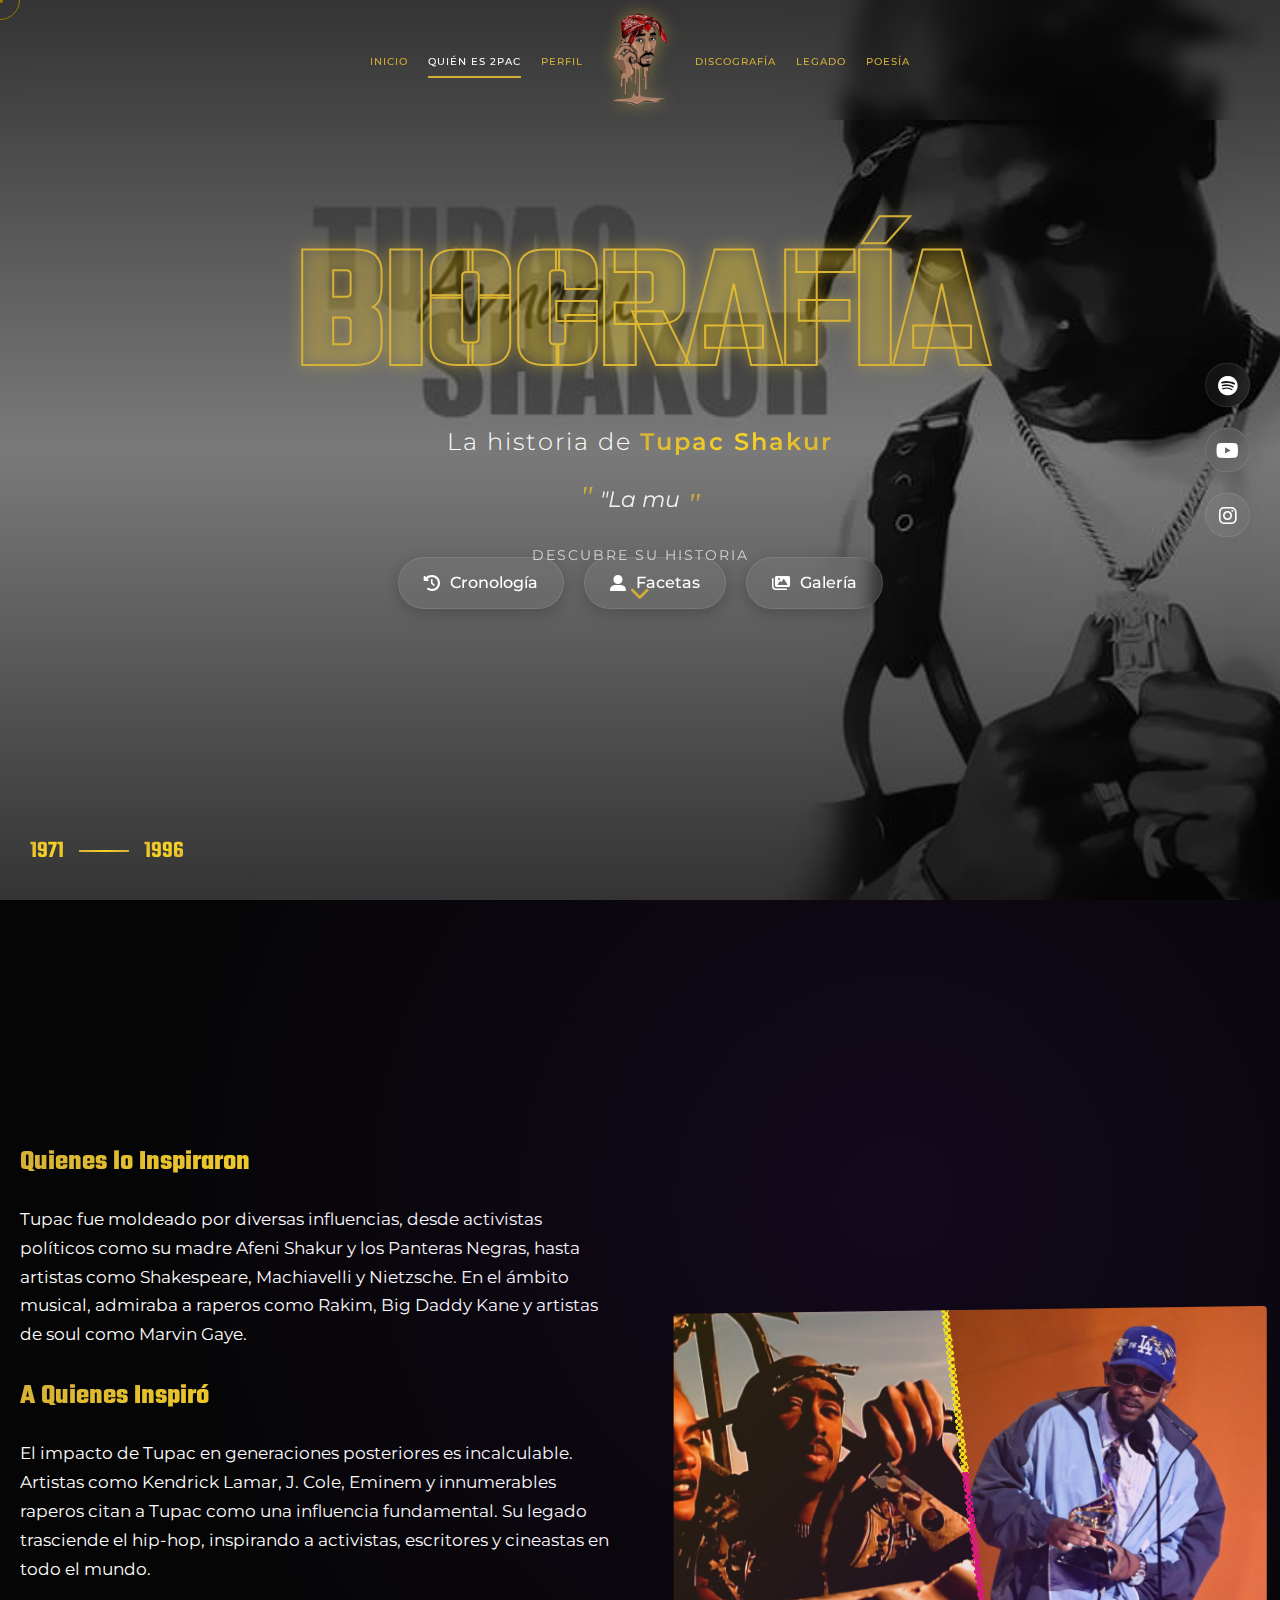
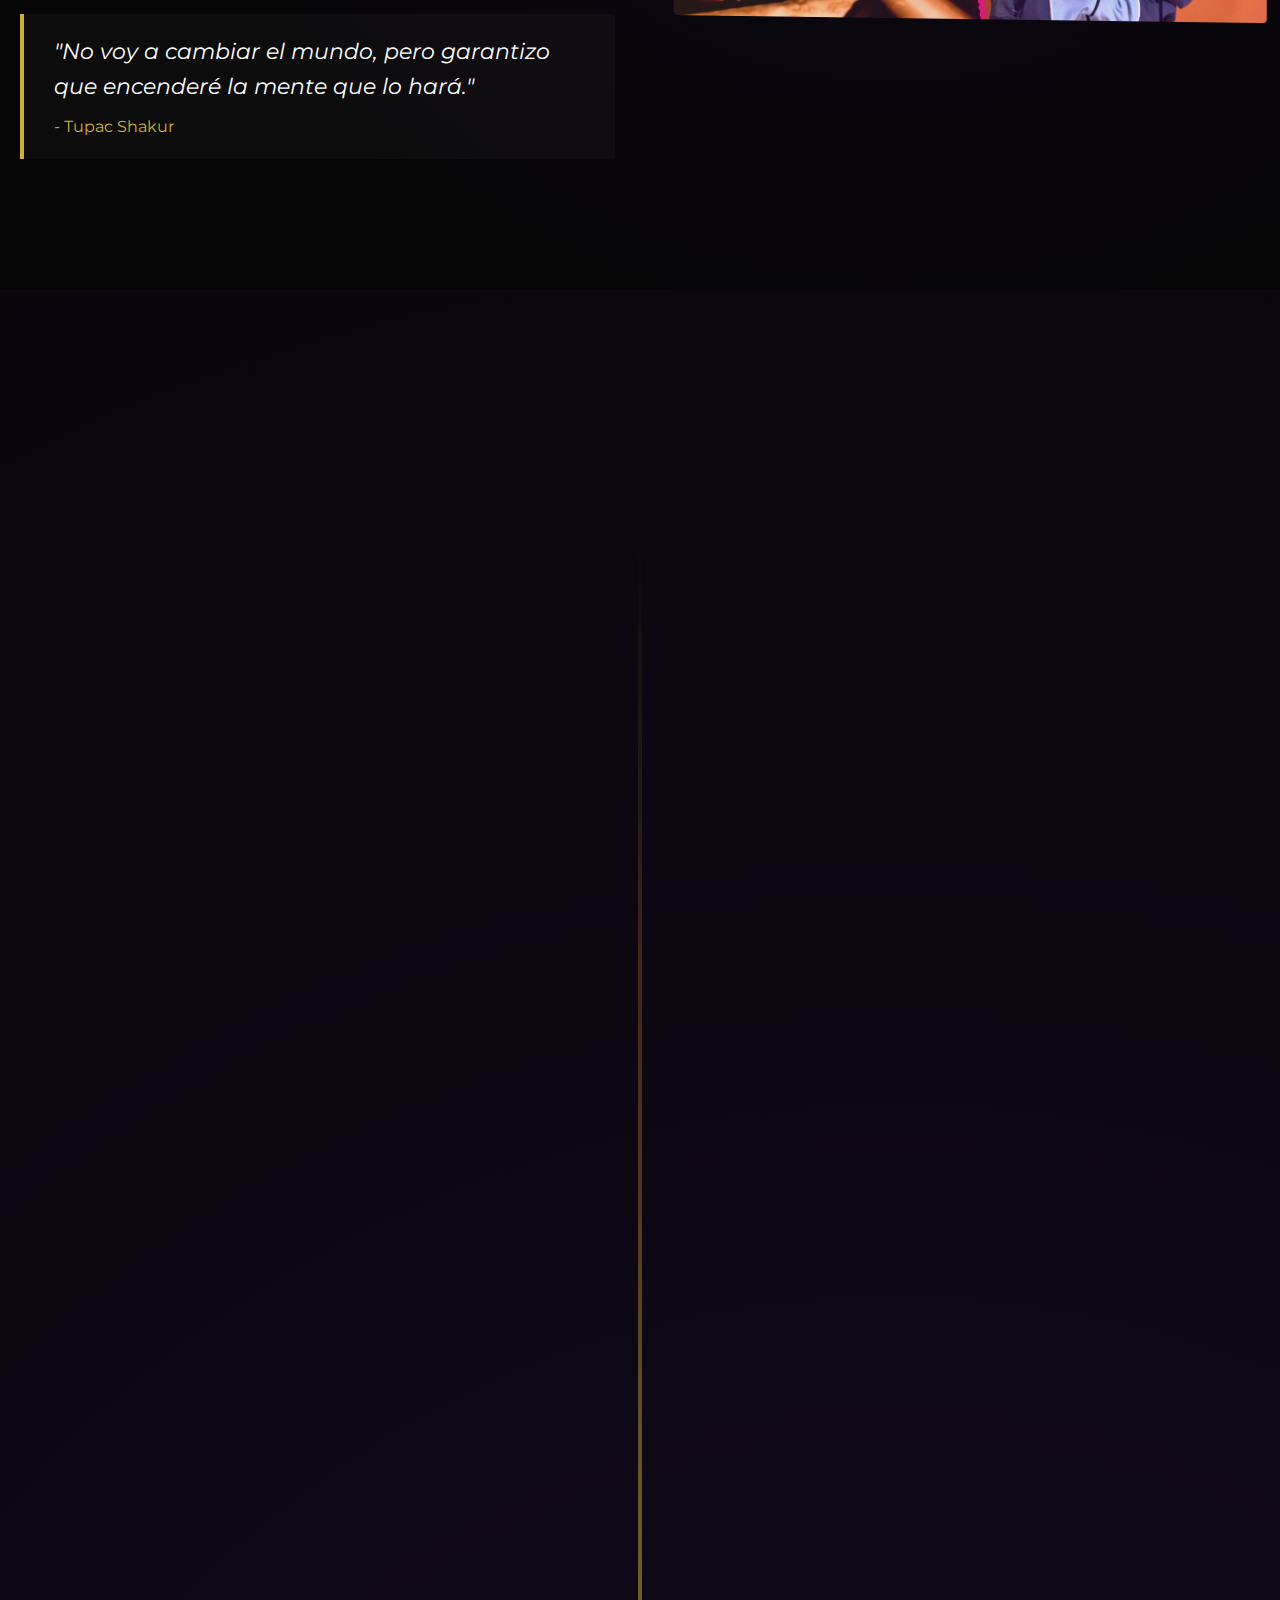
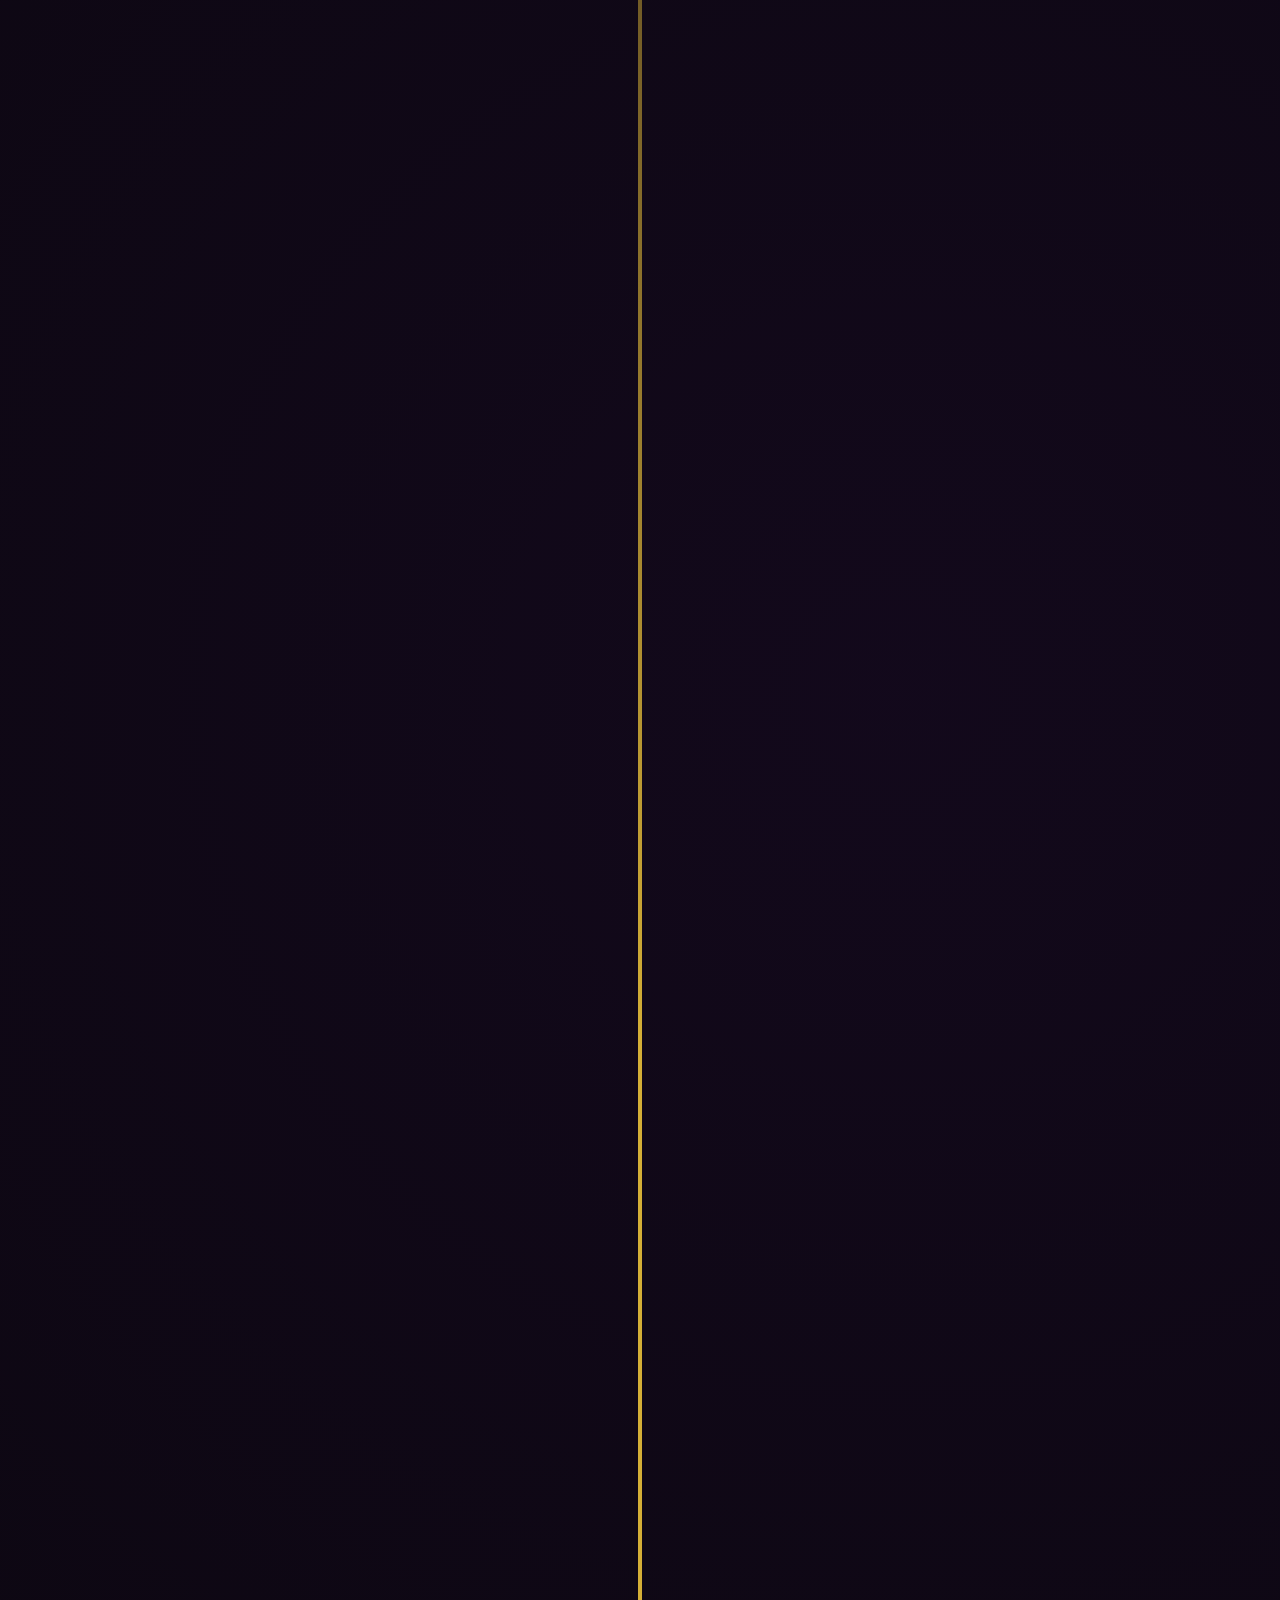
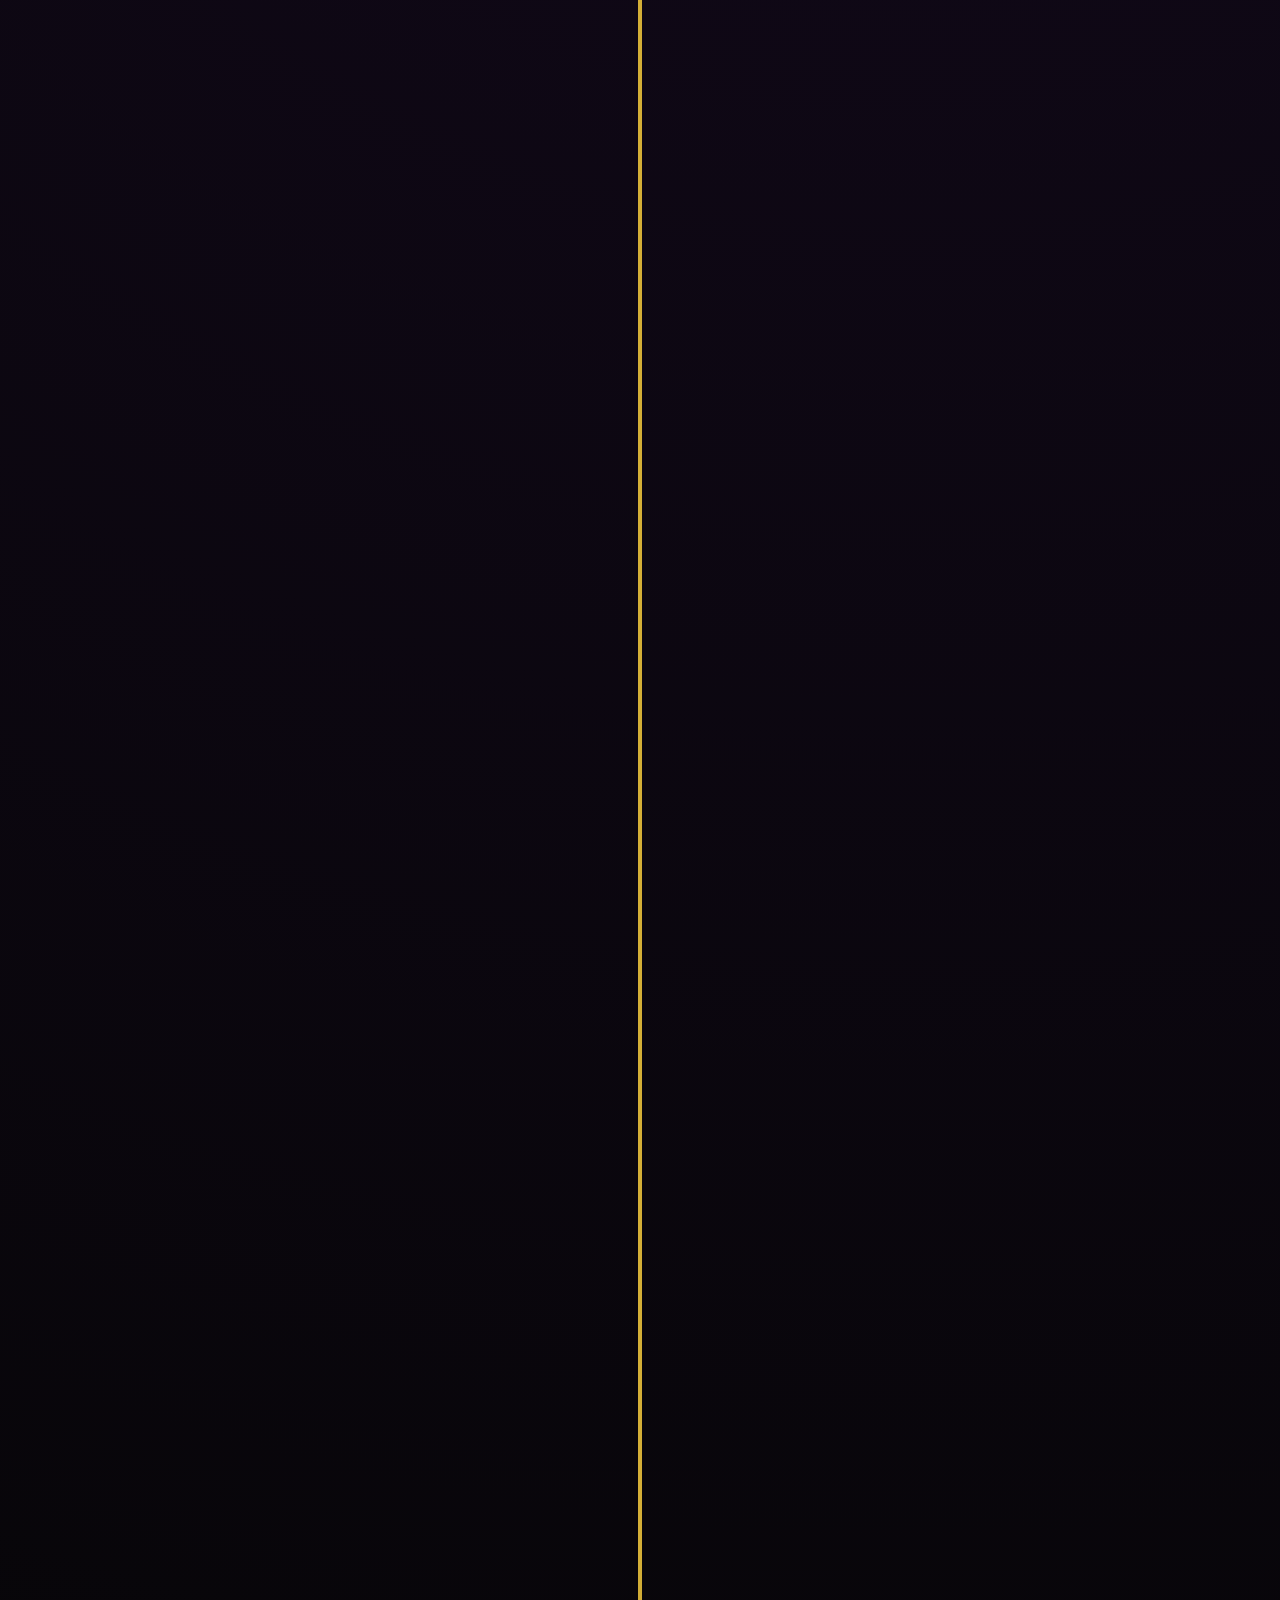
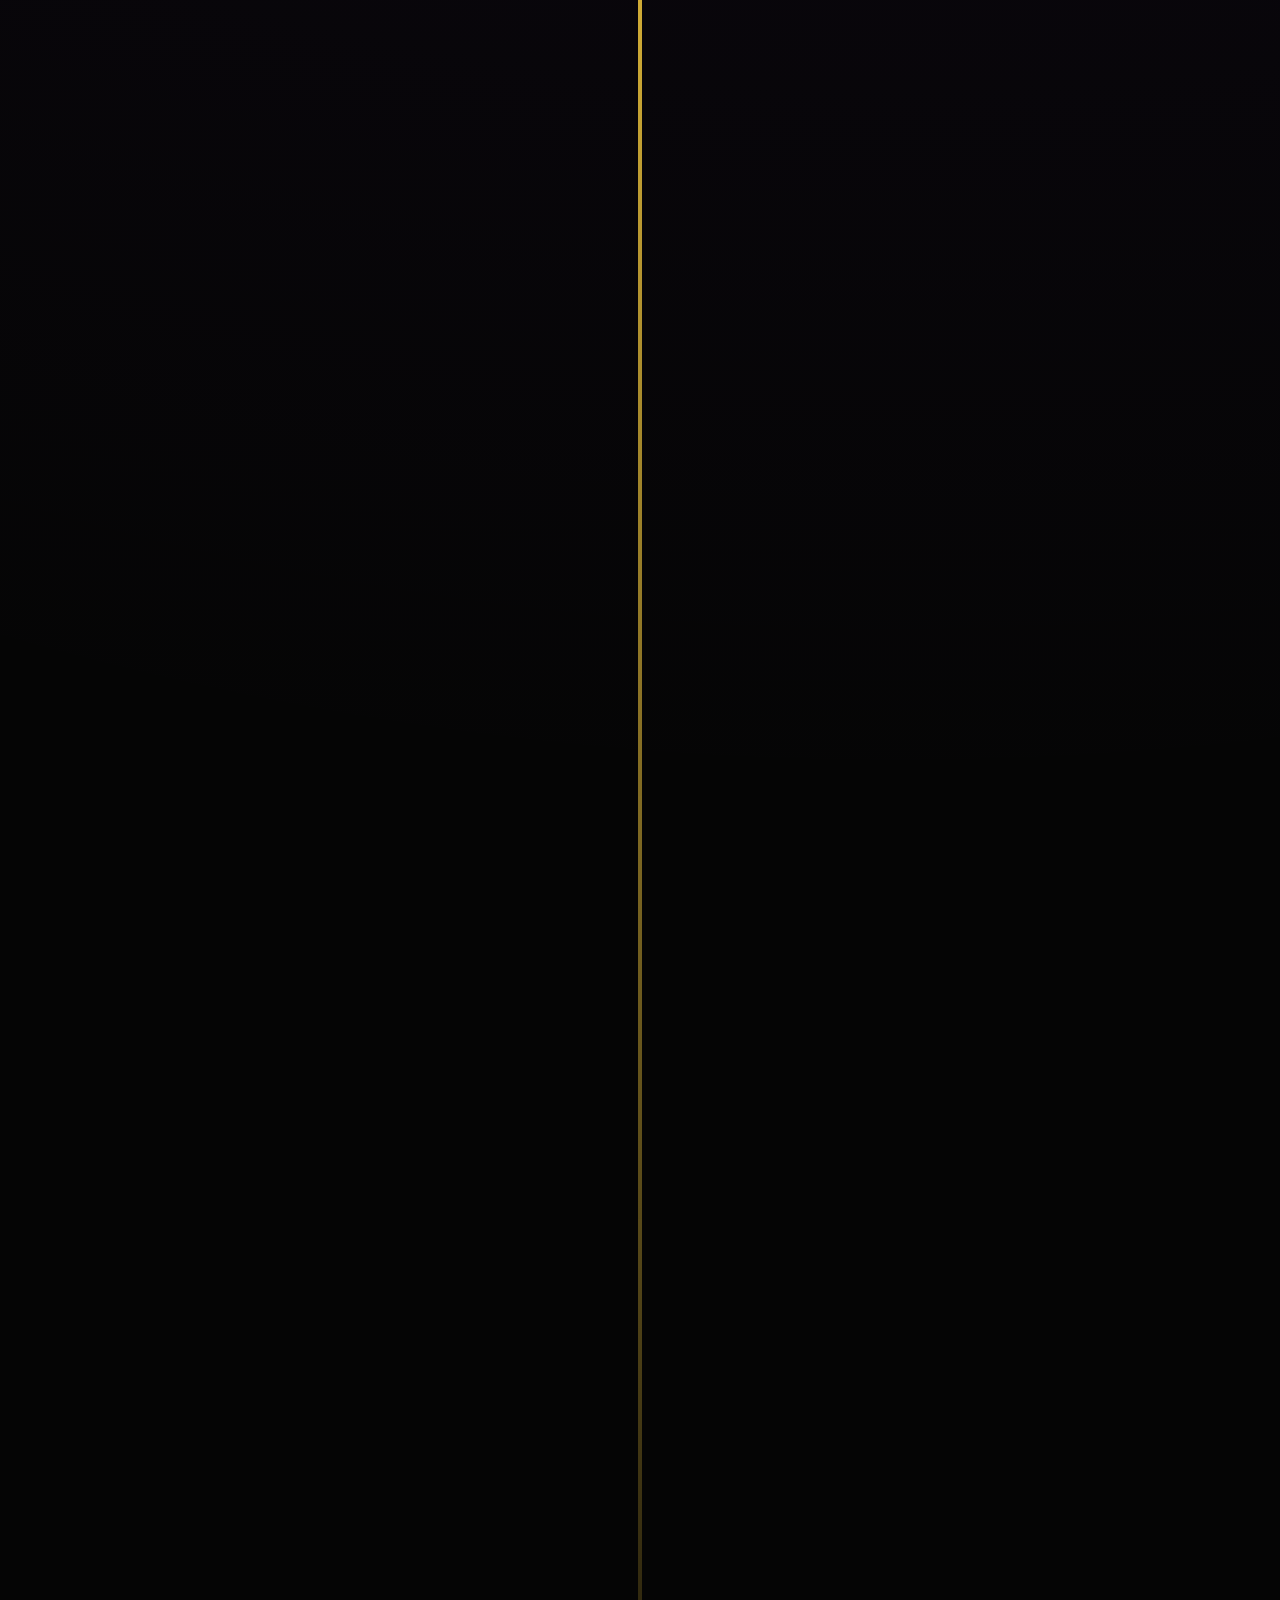
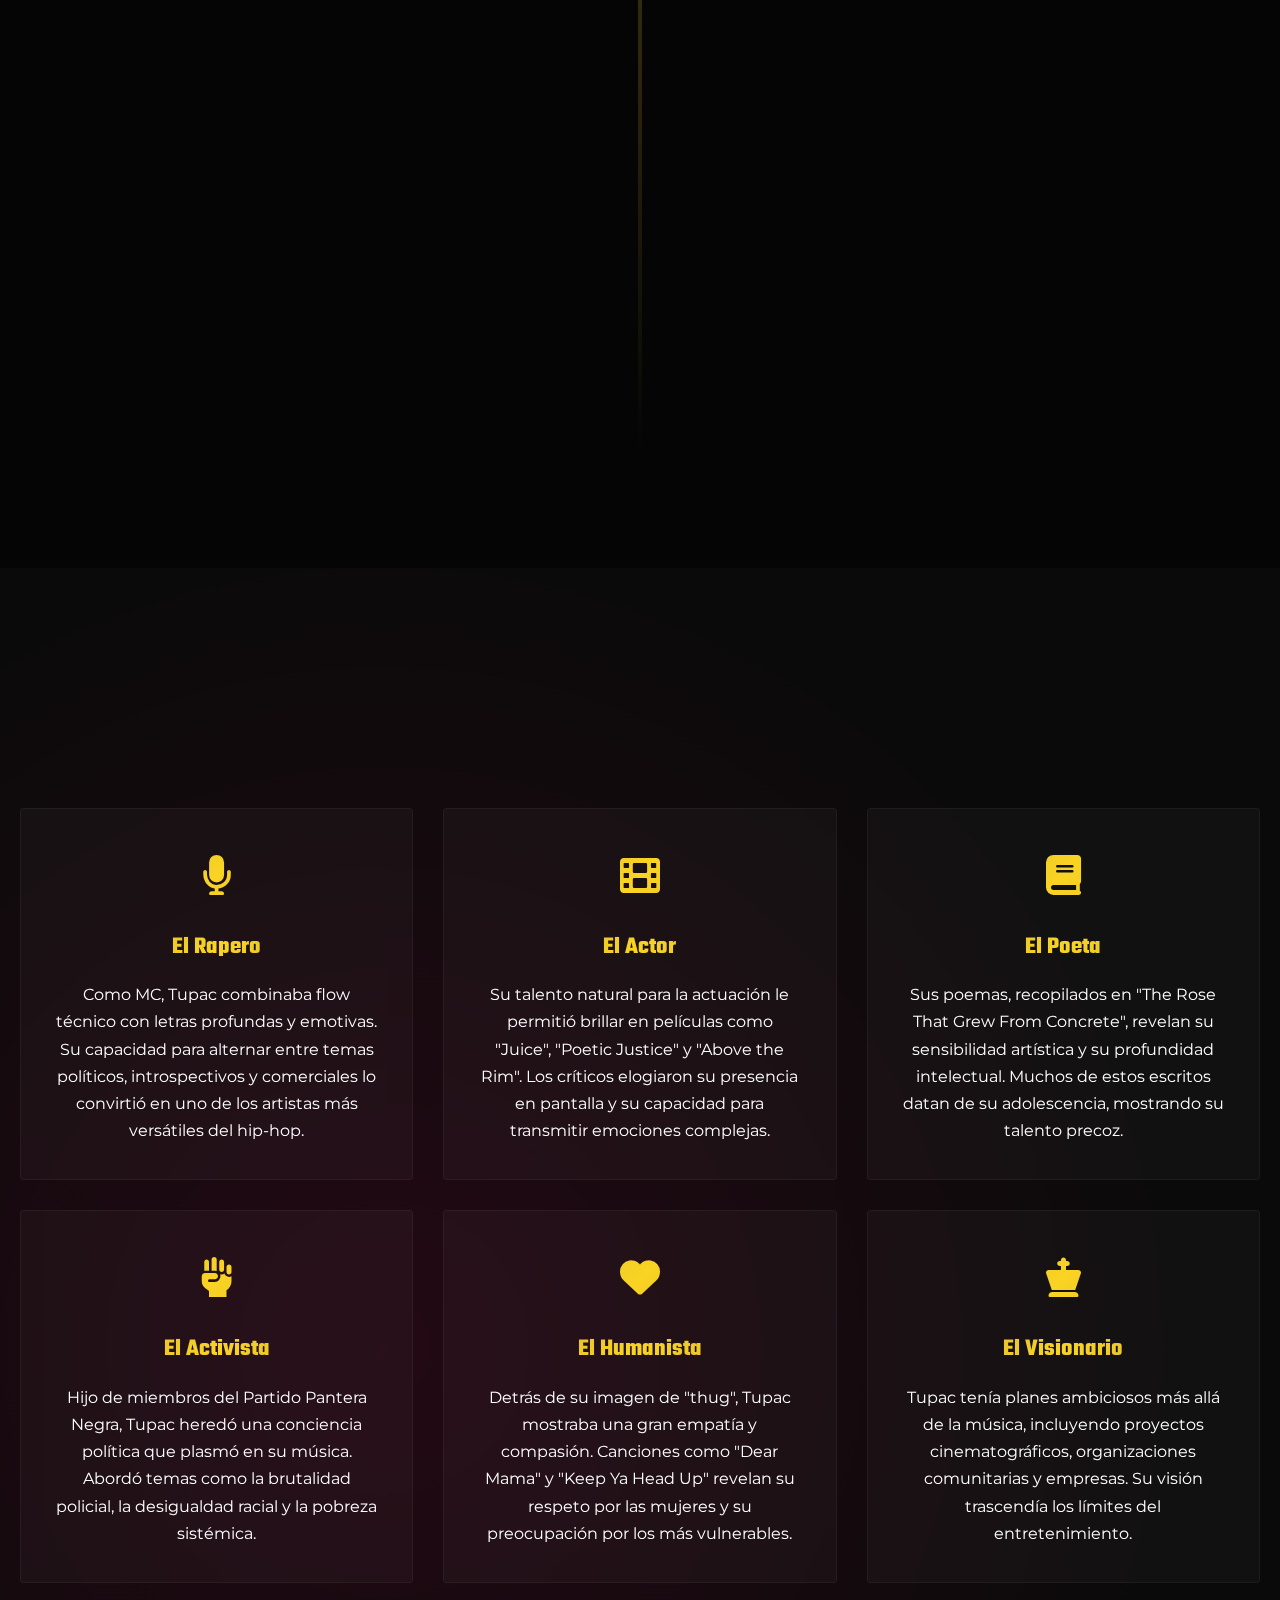
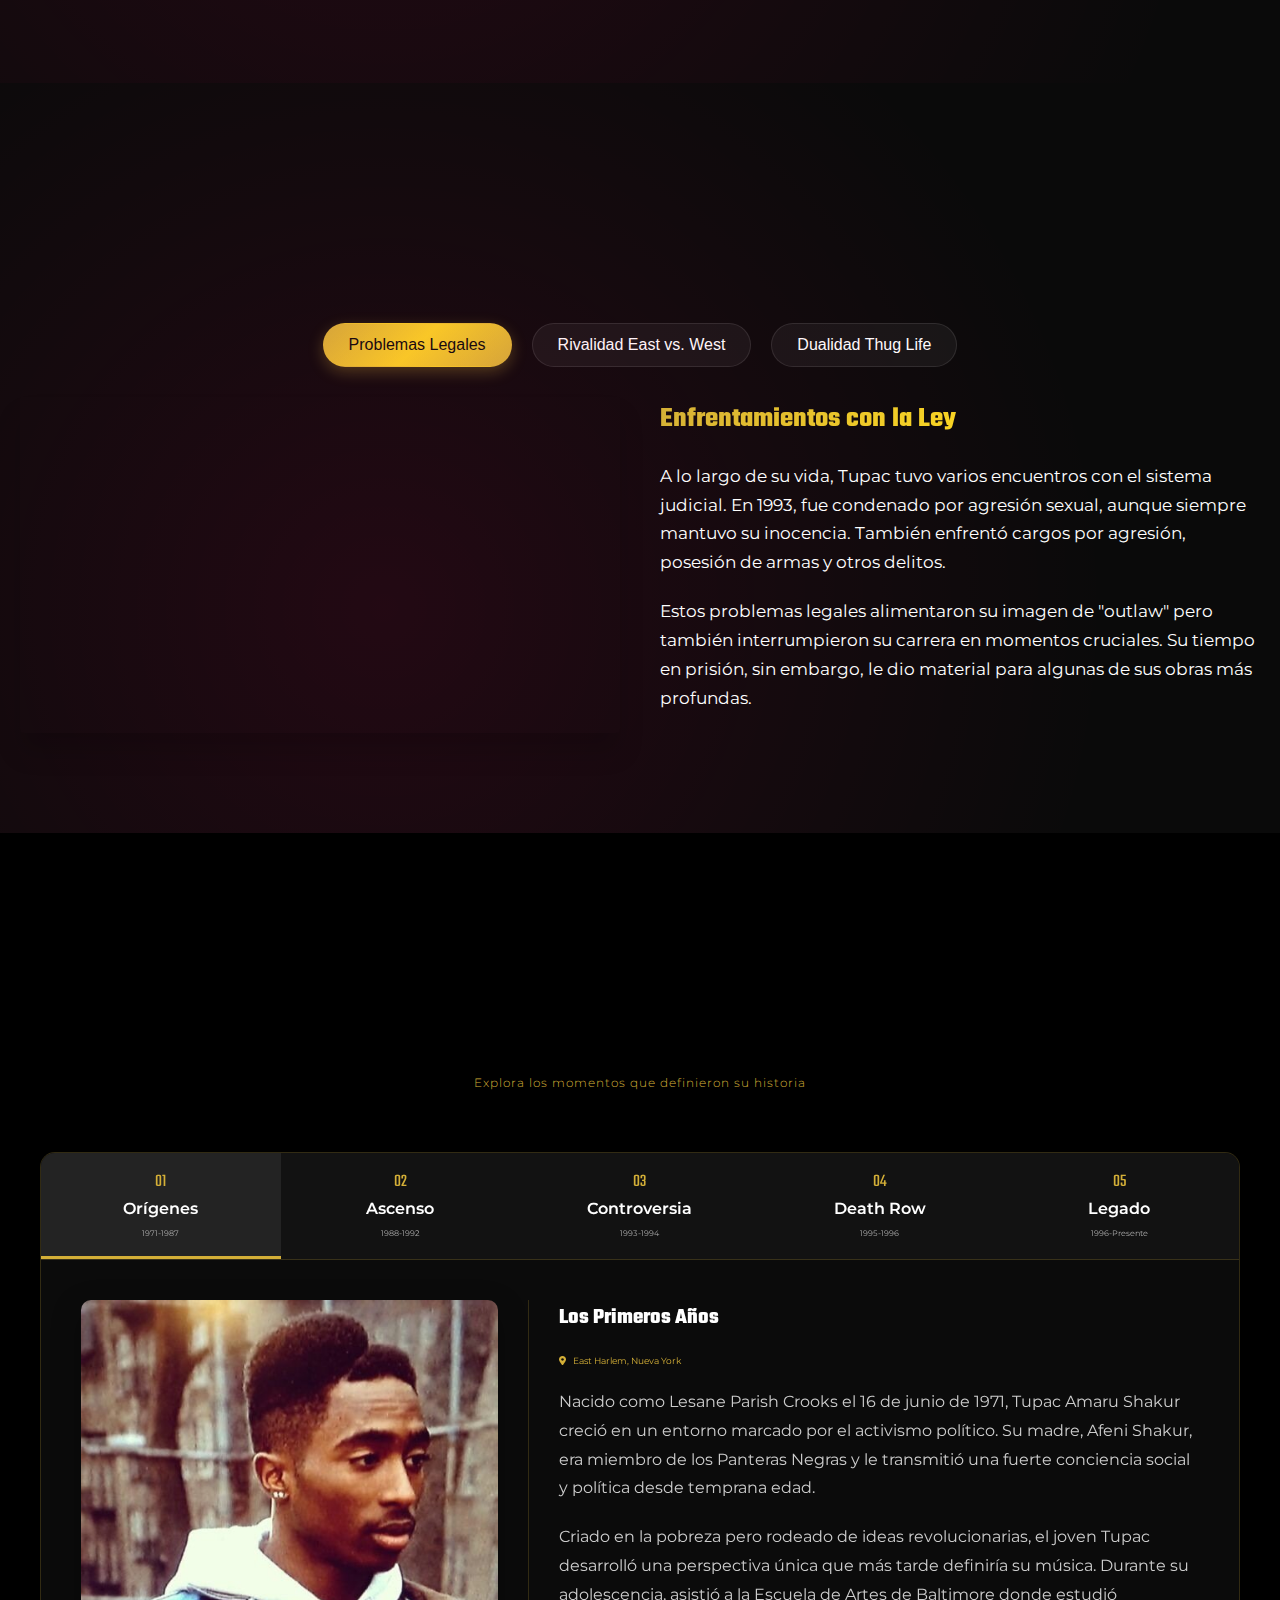
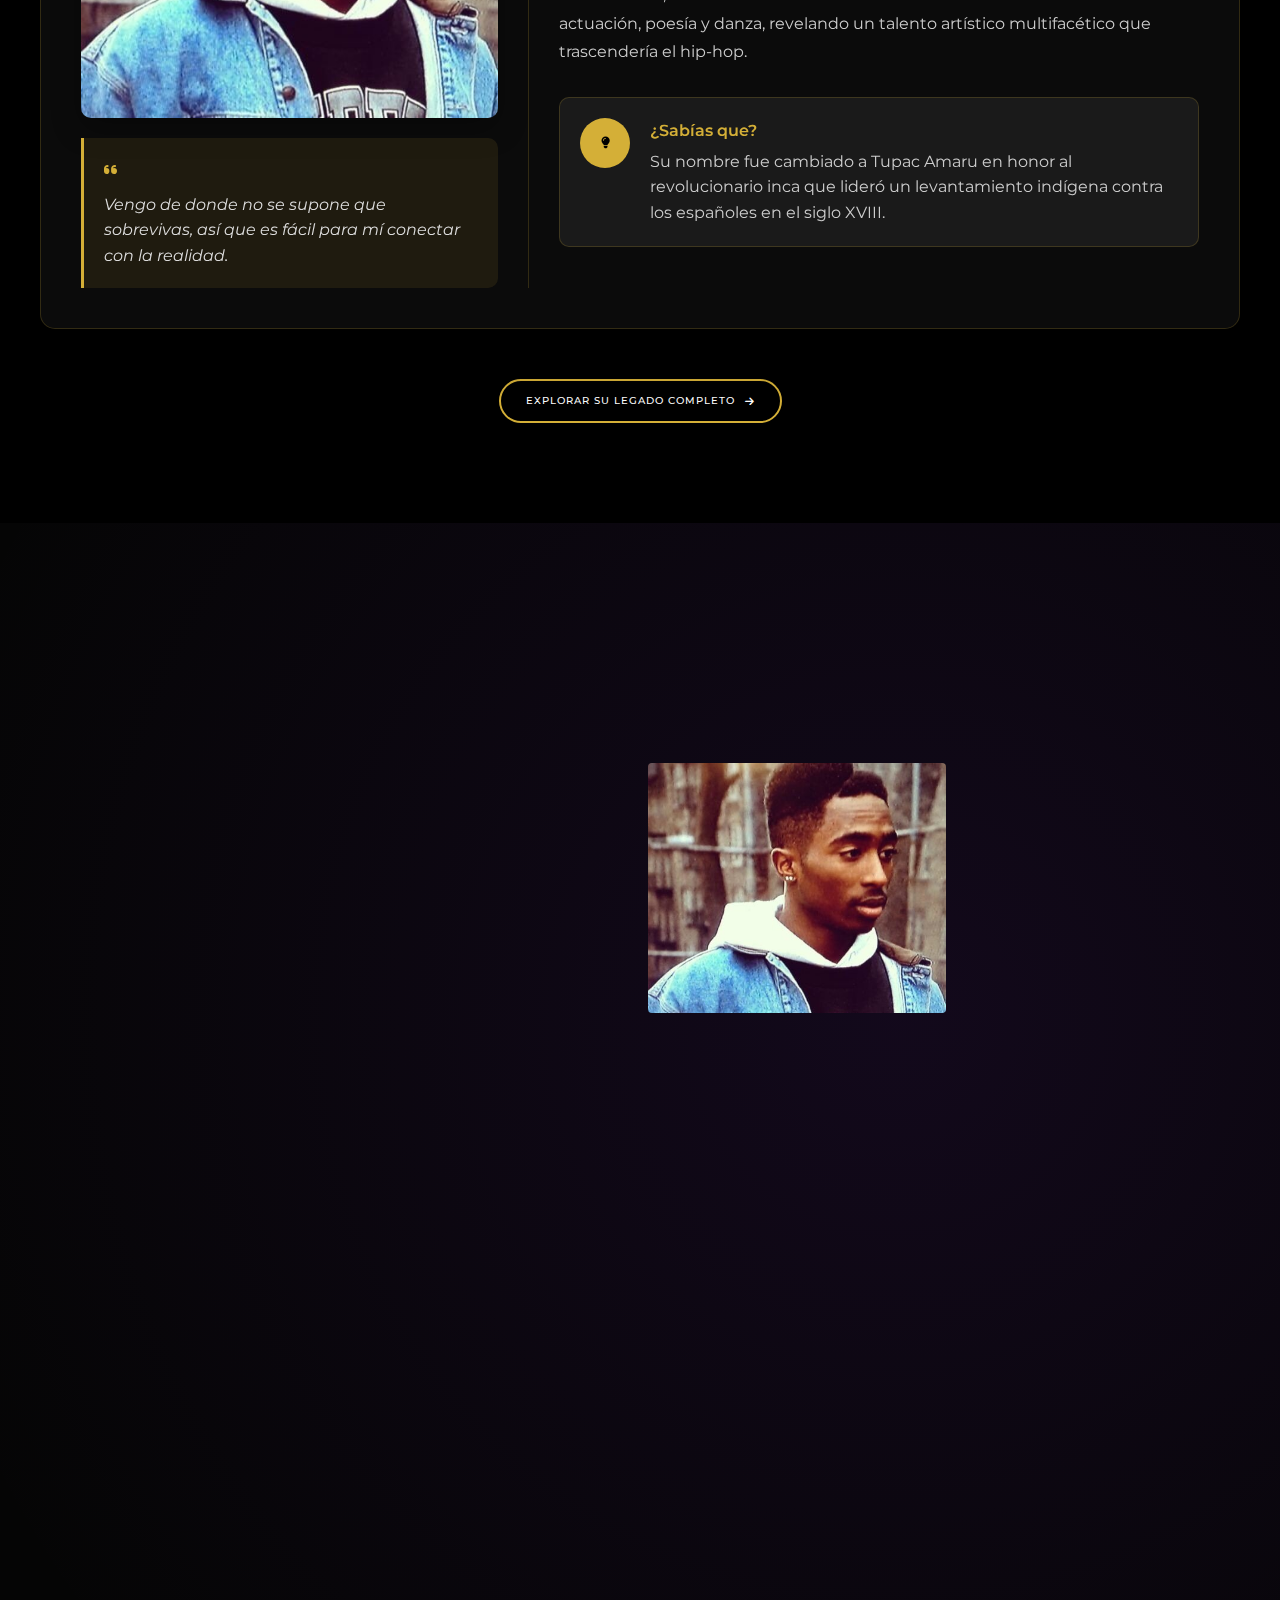
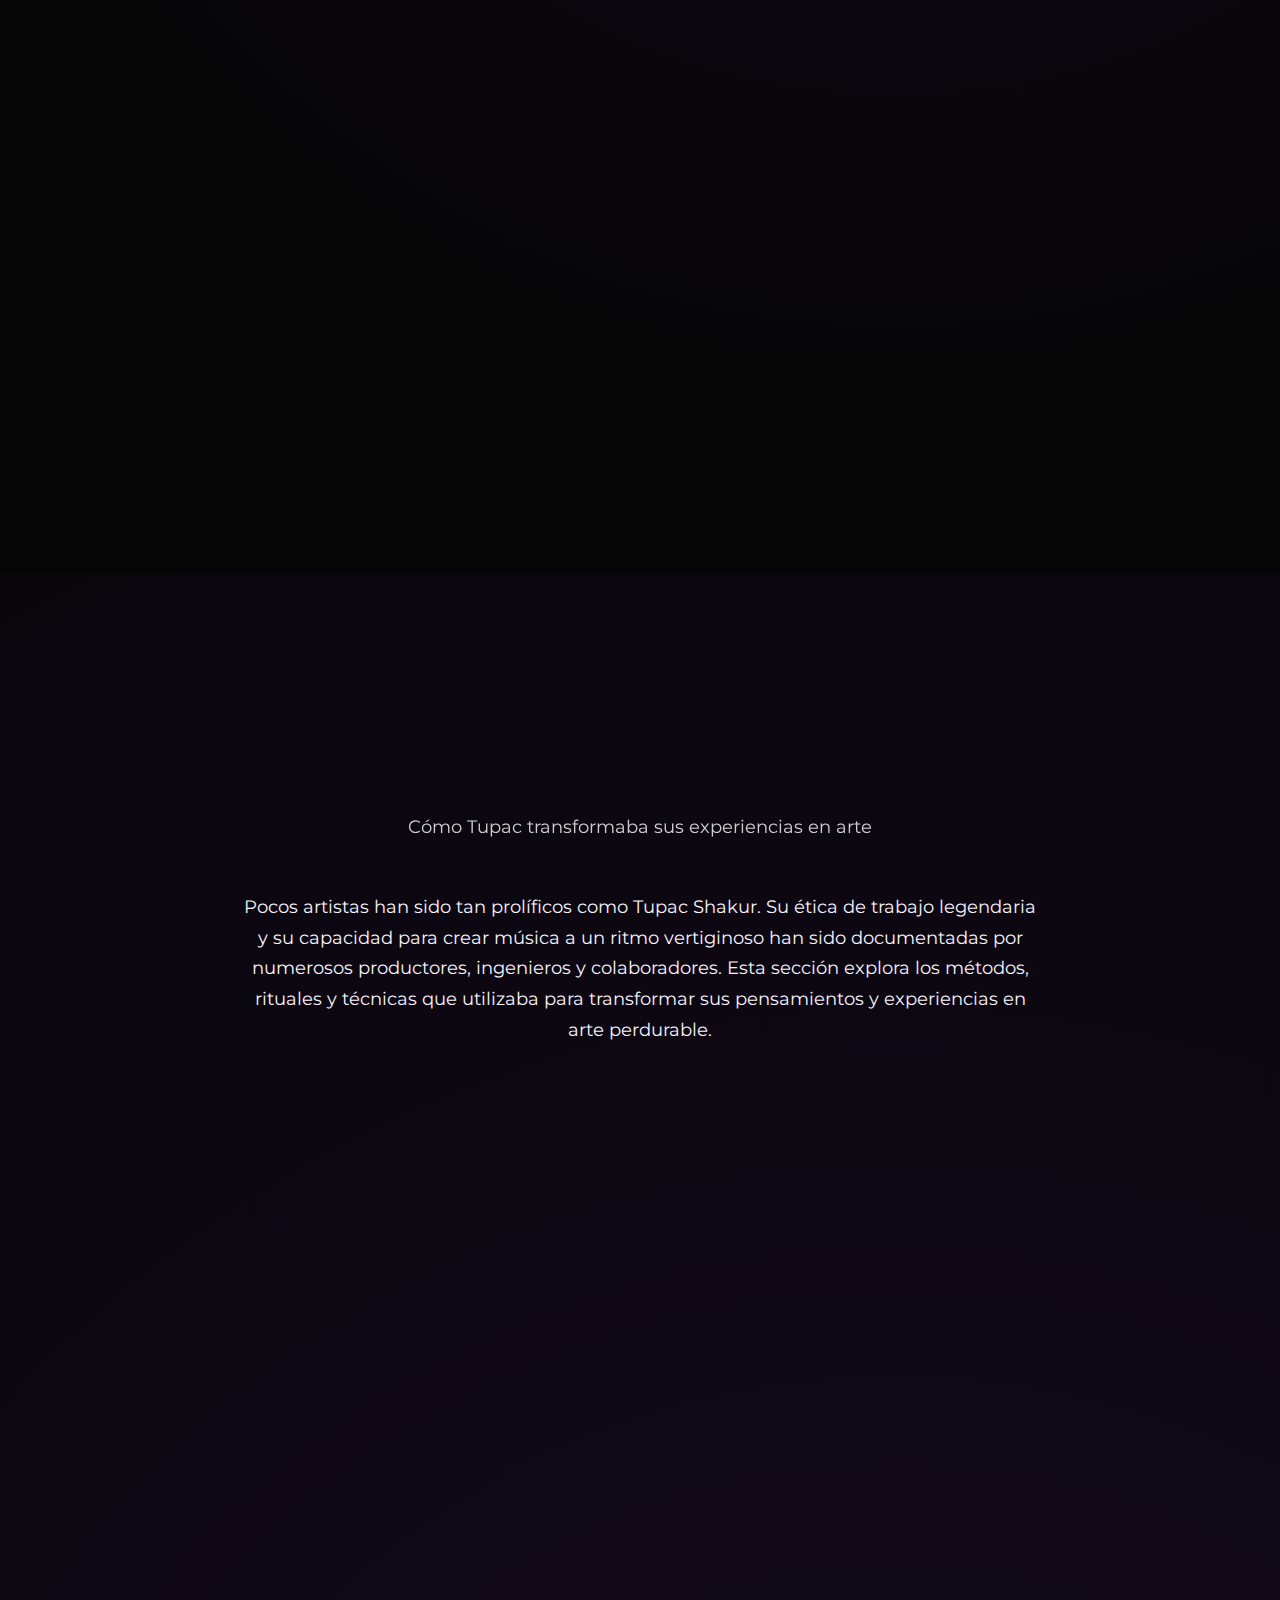
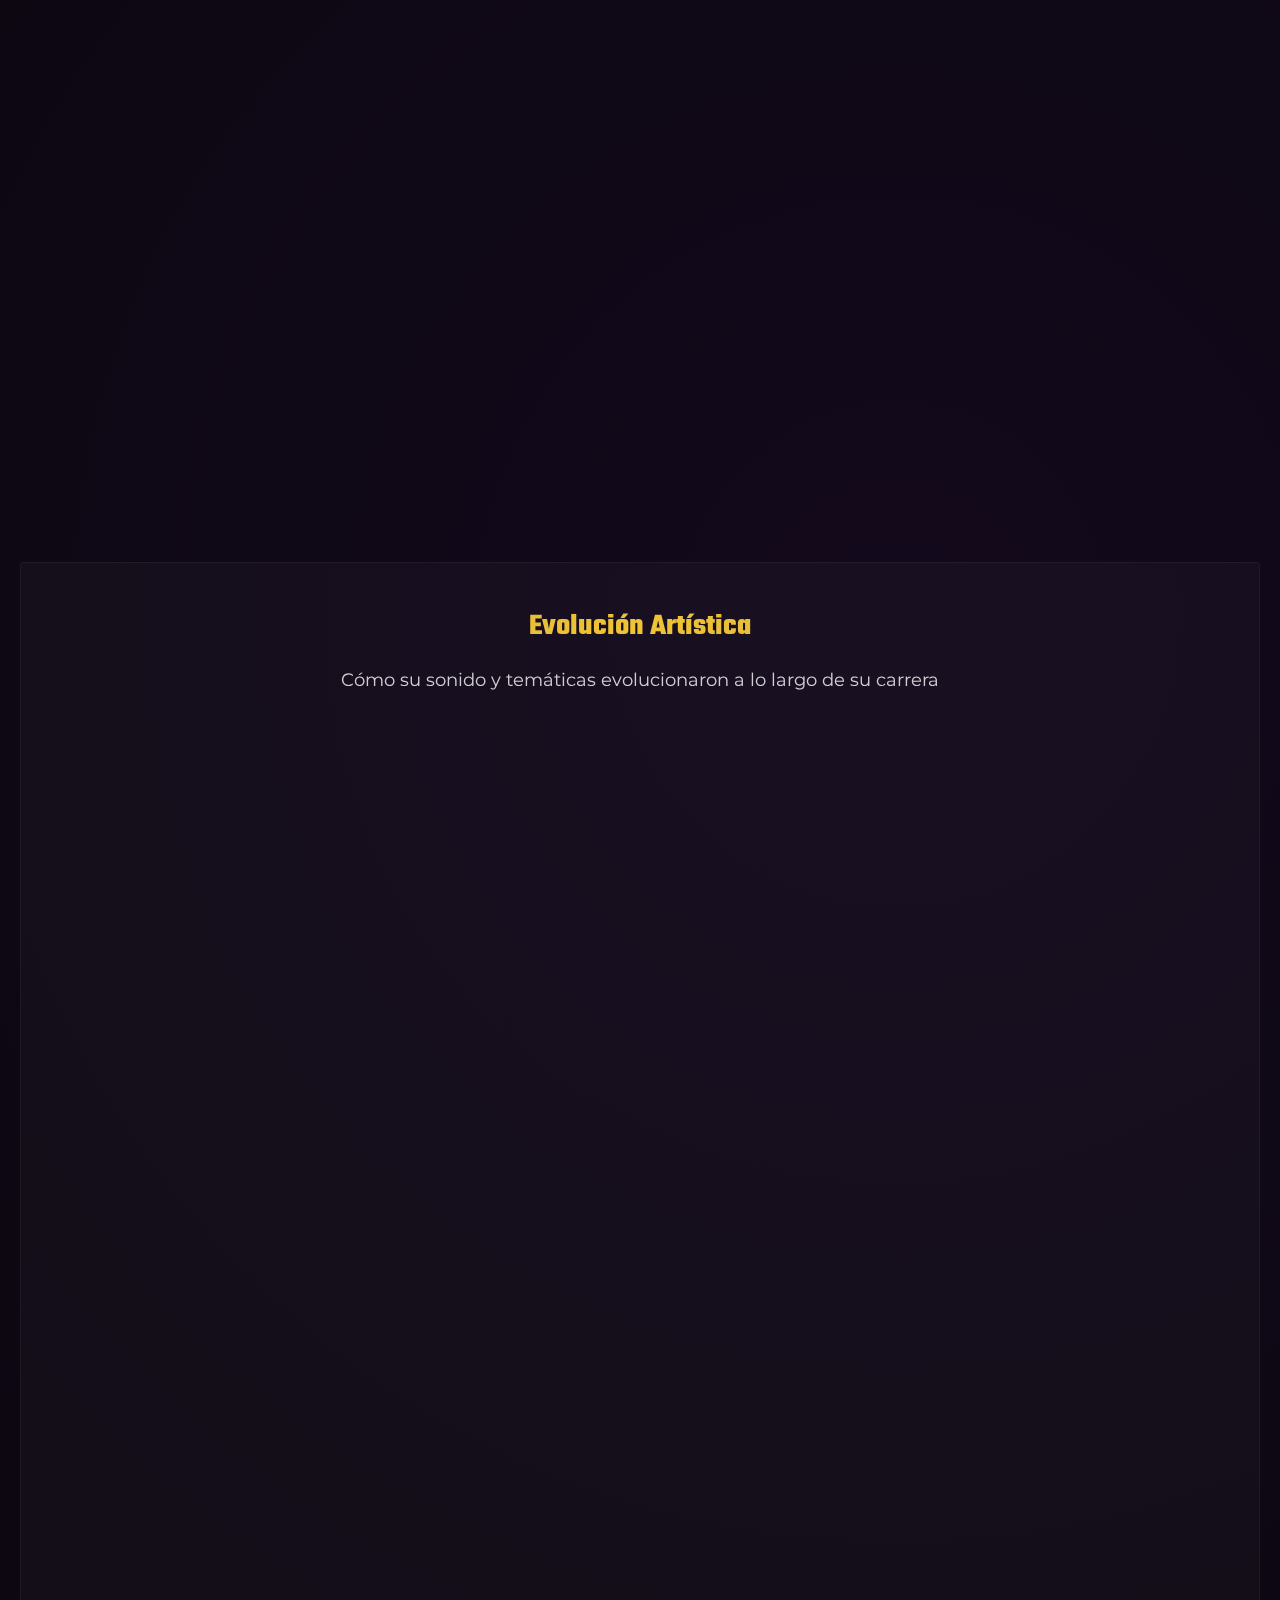
==== commit 01644081: "v5 creacion del portafolio de tupac" ====
--- a/biografia.html
+++ b/biografia.html
@@ -12,6 +12,8 @@
   <link rel="stylesheet" href="https://cdnjs.cloudflare.com/ajax/libs/font-awesome/6.0.0-beta3/css/all.min.css">
   <link rel="stylesheet" href="style.css">
   <link rel="stylesheet" href="logo.css">
+  <link rel="stylesheet" href="biografia.css">
+  <link rel="stylesheet" href="menu.css">
   <link rel="shortcut icon" href="img/logo.png" type="image/x-icon">
 </head>
 
@@ -20,25 +22,32 @@
   <div class="cursor-dot"></div>
   <div class="cursor-outline"></div>
 
+  <!-- Estructura HTML para el menú con logo en el centro -->
   <header class="transparent-header">
     <nav class="menu">
-      <div class="logo-box">
+      <ul class="nav-links left-links">
+        <li><a href="index.html">INICIO</a></li>
+        <li><a href="biografia.html" class="active">QUIÉN ES 2PAC</a></li>
+        <li><a href="perfil.html">PERFIL</a></li>
+      </ul>
+      
+      <div class="logo-container">
         <a href="index.html">
           <img src="img/logo.png" alt="2Pac Logo" class="logo">
         </a>
       </div>
+      
+      <ul class="nav-links right-links">
+        <li><a href="discografia.html">DISCOGRAFÍA</a></li>
+        <li><a href="legado.html">LEGADO</a></li>
+        <li><a href="poesia.html">POESÍA</a></li>
+      </ul>
+      
       <button class="menu-toggle" aria-label="Abrir menú">
         <span class="bar"></span>
         <span class="bar"></span>
         <span class="bar"></span>
       </button>
-      <ul class="nav-links">
-        <li><a href="index.html">INICIO</a></li>
-        <li><a href="biografia.html" class="active">QUIÉN ES 2PAC</a></li>
-        <li><a href="discografia.html">DISCOGRAFÍA</a></li>
-        <li><a href="legado.html">LEGADO</a></li>
-        <li><a href="poesia.html">POESIA</a></li>
-      </ul>
     </nav>
   </header>
 
@@ -449,7 +458,7 @@
           <div class="chapters-content">
             <div class="chapter-content active" id="origins">
               <div class="chapter-media">
-                <img src="img/chapter-origins.jpg" alt="Tupac en su juventud" class="chapter-image">
+                <img src="img/joven.jpg" alt="Tupac en su juventud" class="chapter-image">
                 <div class="chapter-quote">
                   <div class="quote-icon"><i class="fas fa-quote-left"></i></div>
                   <div class="quote-text">Vengo de donde no se supone que sobrevivas, así que es fácil para mí conectar con la realidad.</div>
@@ -472,7 +481,7 @@
             
             <div class="chapter-content" id="rise">
               <div class="chapter-media">
-                <img src="img/chapter-rise.jpg" alt="Tupac con Digital Underground" class="chapter-image">
+                <img src="img/Underground.jpg" alt="Tupac con Digital Underground" class="chapter-image">
                 <div class="chapter-quote">
                   <div class="quote-icon"><i class="fas fa-quote-left"></i></div>
                   <div class="quote-text">No estoy diciendo que voy a cambiar el mundo, pero garantizo que encenderé la mente que lo hará.</div>
@@ -495,7 +504,7 @@
             
             <div class="chapter-content" id="controversy">
               <div class="chapter-media">
-                <img src="img/chapter-controversy.jpg" alt="Tupac en la corte" class="chapter-image">
+                <img src="img/corte.jpg" alt="Tupac en la corte" class="chapter-image">
                 <div class="chapter-quote">
                   <div class="quote-icon"><i class="fas fa-quote-left"></i></div>
                   <div class="quote-text">La única cosa que viene a un hombre dormido son sueños.</div>
@@ -518,7 +527,7 @@
             
             <div class="chapter-content" id="death-row">
               <div class="chapter-media">
-                <img src="img/chapter-death-row.jpg" alt="Tupac con Suge Knight" class="chapter-image">
+                <img src="img/Suge-Knight.jpg" alt="Tupac con Suge Knight" class="chapter-image">
                 <div class="chapter-quote">
                   <div class="quote-icon"><i class="fas fa-quote-left"></i></div>
                   <div class="quote-text">Mi mayor miedo es volver a ser pobre. Eso es más fuerte que el miedo a morir.</div>
@@ -541,7 +550,7 @@
             
             <div class="chapter-content" id="legacy">
               <div class="chapter-media">
-                <img src="img/chapter-legacy.jpg" alt="Mural de Tupac" class="chapter-image">
+                <img src="img/mural.jpg" alt="Mural de Tupac" class="chapter-image">
                 <div class="chapter-quote">
                   <div class="quote-icon"><i class="fas fa-quote-left"></i></div>
                   <div class="quote-text">La muerte no es la mayor pérdida en la vida. La mayor pérdida es lo que muere dentro de nosotros mientras vivimos.</div>
@@ -573,8 +582,6 @@
       </div>
     </section>
 
-
-
     <!-- Galería de imágenes -->
     <section id="galeria" class="bio-gallery">
       <div class="container">
@@ -616,6 +623,375 @@
           </div>
           <div class="gallery-item">
             <img src="img/tupac-tyson.jpg" alt="Tupac con Tyson" loading="lazy">
+          </div>
+        </div>
+      </div>
+    </section>
+    <!-- El Proceso Creativo -->
+    <section class="bio-creative-process">
+      <div class="container">
+        <h2 class="section-title-v2">El Proceso Creativo</h2>
+        <div class="creative-subtitle">Cómo Tupac transformaba sus experiencias en arte</div>
+        
+        <div class="creative-intro">
+          <p>Pocos artistas han sido tan prolíficos como Tupac Shakur. Su ética de trabajo legendaria y su capacidad para crear música a un ritmo vertiginoso han sido documentadas por numerosos productores, ingenieros y colaboradores. Esta sección explora los métodos, rituales y técnicas que utilizaba para transformar sus pensamientos y experiencias en arte perdurable.</p>
+        </div>
+        
+        <div class="creative-grid">
+          <!-- Escritura -->
+          <div class="creative-card">
+            <div class="creative-icon">
+              <i class="fas fa-pen-fancy"></i>
+            </div>
+            <div class="creative-content">
+              <h3>El Arte de Escribir</h3>
+              <p>Tupac comenzaba a escribir desde muy joven, llenando cuadernos con poemas, pensamientos y observaciones sobre su entorno. Según sus colaboradores cercanos, siempre llevaba un cuaderno consigo, capturando ideas en cualquier momento de inspiración.</p>
+              <div class="creative-quote">
+                <blockquote>"Escribo tan rápido como las lágrimas caen. Simplemente fluye a través de mí. No es algo que tenga que forzar."</blockquote>
+                <cite>— Tupac Shakur</cite>
+              </div>
+              <div class="creative-details">
+                <h4>Su Método:</h4>
+                <ul>
+                  <li>Escribía constantemente, incluso durante sus estancias en prisión</li>
+                  <li>Raramente hacía borradores; muchas de sus canciones eran escritas de una sola vez</li>
+                  <li>Utilizaba experiencias personales y observaciones sociales como materia prima</li>
+                  <li>Alternaba entre poesía escrita y freestyle para desarrollar sus ideas</li>
+                </ul>
+              </div>
+            </div>
+          </div>
+          
+          <!-- En el Estudio -->
+          <div class="creative-card">
+            <div class="creative-icon">
+              <i class="fas fa-microphone-alt"></i>
+            </div>
+            <div class="creative-content">
+              <h3>En el Estudio</h3>
+              <p>La ética de trabajo de Tupac en el estudio era legendaria. Durante su tiempo en Death Row Records, se dice que grabó suficiente material para varios álbumes en solo unas semanas. Su enfoque era intenso y eficiente, a menudo completando canciones en una sola toma.</p>
+              <div class="creative-quote">
+                <blockquote>"Pac podía entrar al estudio, escuchar un beat por primera vez, y en 15-20 minutos tener una canción completa. Era como si tuviera un archivo en su cabeza."</blockquote>
+                <cite>— Johnny "J", Productor</cite>
+              </div>
+              <div class="creative-details">
+                <h4>Su Rutina:</h4>
+                <ul>
+                  <li>Prefería grabar tarde en la noche, a menudo hasta el amanecer</li>
+                  <li>Grababa múltiples canciones en una sola sesión</li>
+                  <li>Rara vez utilizaba papel en el estudio; memorizaba sus letras</li>
+                  <li>Fumaba, bebía Hennessy y mantenía un ambiente específico en el estudio</li>
+                </ul>
+              </div>
+            </div>
+          </div>
+          
+          <!-- Colaboraciones -->
+          <div class="creative-card">
+            <div class="creative-icon">
+              <i class="fas fa-users"></i>
+            </div>
+            <div class="creative-content">
+              <h3>El Arte de Colaborar</h3>
+              <p>A pesar de su fuerte personalidad, Tupac era conocido por ser un colaborador generoso que elevaba a quienes trabajaban con él. Desde Dr. Dre hasta Snoop Dogg, sus colaboraciones resultaban en química musical única.</p>
+              <div class="creative-quote">
+                <blockquote>"Cuando colaborabas con Pac, te desafiaba a dar lo mejor de ti. Te empujaba a un nivel que ni sabías que tenías."</blockquote>
+                <cite>— Snoop Dogg</cite>
+              </div>
+              <div class="creative-details">
+                <h4>Su Enfoque:</h4>
+                <ul>
+                  <li>Buscaba la autenticidad en sus colaboradores</li>
+                  <li>Adaptaba su estilo para complementar a sus compañeros de pista</li>
+                  <li>Prefería grabar en la misma sala que sus colaboradores</li>
+                  <li>Improvisaba frecuentemente, creando momentos espontáneos en el estudio</li>
+                </ul>
+              </div>
+            </div>
+          </div>
+        </div>
+        
+        <!-- Evolución Artística -->
+        <div class="creative-evolution">
+          <h3 class="evolution-title">Evolución Artística</h3>
+          <div class="evolution-subtitle">Cómo su sonido y temáticas evolucionaron a lo largo de su carrera</div>
+          
+          <div class="evolution-timeline">
+            <div class="timeline-phase">
+              <div class="phase-year">1991-1992</div>
+              <div class="phase-content">
+                <h4 class="phase-title">Fase Activista</h4>
+                <div class="phase-album">2Pacalypse Now</div>
+                <p class="phase-desc">Sus primeros trabajos reflejaban fuertemente su educación política y su conciencia social. Las letras se centraban en la brutalidad policial, la pobreza y la desigualdad racial.</p>
+                <div class="phase-style">
+                  <span class="style-label">Estilo:</span>
+                  <span class="style-value">Crudo, directo, político</span>
+                </div>
+                <div class="phase-production">
+                  <span class="production-label">Producción:</span>
+                  <span class="production-value">Minimalista, influenciada por el East Coast</span>
+                </div>
+              </div>
+            </div>
+            
+            <div class="timeline-phase">
+              <div class="phase-year">1993-1994</div>
+              <div class="phase-content">
+                <h4 class="phase-title">Fase de Transición</h4>
+                <div class="phase-album">Strictly 4 My N.I.G.G.A.Z...</div>
+                <p class="phase-desc">Comenzó a equilibrar mensajes sociales con temas más comerciales. Desarrolló su personalidad "Thug Life" mientras mantenía su conciencia social en canciones como "Keep Ya Head Up".</p>
+                <div class="phase-style">
+                  <span class="style-label">Estilo:</span>
+                  <span class="style-value">Más melódico, versatilidad temática</span>
+                </div>
+                <div class="phase-production">
+                  <span class="production-label">Producción:</span>
+                  <span class="production-value">Más pulida, elementos G-funk</span>
+                </div>
+              </div>
+            </div>
+            
+            <div class="timeline-phase">
+              <div class="phase-year">1995</div>
+              <div class="phase-content">
+                <h4 class="phase-title">Fase Introspectiva</h4>
+                <div class="phase-album">Me Against the World</div>
+                <p class="phase-desc">Grabado parcialmente en prisión, este álbum mostró un lado más vulnerable y reflexivo. Exploró temas como la mortalidad, el arrepentimiento y el legado.</p>
+                <div class="phase-style">
+                  <span class="style-label">Estilo:</span>
+                  <span class="style-value">Introspectivo, poético, emotivo</span>
+                </div>
+                <div class="phase-production">
+                  <span class="production-label">Producción:</span>
+                  <span class="production-value">Atmosférica, uso de samples soul</span>
+                </div>
+              </div>
+            </div>
+            
+            <div class="timeline-phase">
+              <div class="phase-year">1996</div>
+              <div class="phase-content">
+                <h4 class="phase-title">Fase Death Row</h4>
+                <div class="phase-album">All Eyez On Me</div>
+                <p class="phase-desc">Su etapa más prolífica y comercialmente exitosa. Abrazó completamente la estética West Coast y el sonido G-funk, creando himnos de celebración junto con reflexiones sobre la vida "thug".</p>
+                <div class="phase-style">
+                  <span class="style-label">Estilo:</span>
+                  <span class="style-value">Confiado, enérgico, celebratorio</span>
+                </div>
+                <div class="phase-production">
+                  <span class="production-label">Producción:</span>
+                  <span class="production-value">G-funk pulido, orientado a clubes</span>
+                </div>
+              </div>
+            </div>
+            
+            <div class="timeline-phase">
+              <div class="phase-year">1996 (Póstuma)</div>
+              <div class="phase-content">
+                <h4 class="phase-title">Fase Makaveli</h4>
+                <div class="phase-album">The Don Killuminati: The 7 Day Theory</div>
+                <p class="phase-desc">Grabado en solo siete días, este álbum mostró un lado más oscuro y paranoico. Las letras se volvieron más agresivas y apocalípticas, con referencias religiosas y reflexiones sobre la muerte.</p>
+                <div class="phase-style">
+                  <span class="style-label">Estilo:</span>
+                  <span class="style-value">Intenso, confrontacional, profético</span>
+                </div>
+                <div class="phase-production">
+                  <span class="production-label">Producción:</span>
+                  <span class="production-value">Minimalista, atmosférica, sombría</span>
+                </div>
+              </div>
+            </div>
+          </div>
+        </div>
+        
+        <!-- Técnicas y Métodos -->
+        <div class="creative-techniques">
+          <h3 class="techniques-title">Técnicas y Métodos</h3>
+          
+          <div class="techniques-grid">
+            <div class="technique-item">
+              <div class="technique-icon">
+                <i class="fas fa-bolt"></i>
+              </div>
+              <h4>Velocidad de Creación</h4>
+              <p>Tupac era conocido por su capacidad para crear canciones completas en minutos. Durante la grabación de "All Eyez On Me", se dice que completó el álbum doble en solo dos semanas.</p>
+            </div>
+            
+            <div class="technique-item">
+              <div class="technique-icon">
+                <i class="fas fa-layer-group"></i>
+              </div>
+              <h4>Capas de Significado</h4>
+              <p>Sus letras operaban en múltiples niveles, combinando referencias callejeras con alusiones literarias y filosóficas, haciéndolas accesibles a diferentes audiencias.</p>
+            </div>
+            
+            <div class="technique-item">
+              <div class="technique-icon">
+                <i class="fas fa-theater-masks"></i>
+              </div>
+              <h4>Personajes y Narrativas</h4>
+              <p>Utilizaba personajes y narrativas para explorar diferentes perspectivas, a menudo contando historias desde múltiples puntos de vista en una sola canción.</p>
+            </div>
+            
+            <div class="technique-item">
+              <div class="technique-icon">
+                <i class="fas fa-sync-alt"></i>
+              </div>
+              <h4>Improvisación</h4>
+              <p>Aunque meticuloso con sus letras escritas, Tupac también era conocido por su habilidad para improvisar en el estudio, creando versos enteros de manera espontánea.</p>
+            </div>
+            
+            <div class="technique-item">
+              <div class="technique-icon">
+                <i class="fas fa-volume-up"></i>
+              </div>
+              <h4>Control Vocal</h4>
+              <p>Su formación actoral le dio un control excepcional sobre su voz, permitiéndole transmitir una amplia gama de emociones a través de cambios en tono, ritmo y énfasis.</p>
+            </div>
+            
+            <div class="technique-item">
+              <div class="technique-icon">
+                <i class="fas fa-book-open"></i>
+              </div>
+              <h4>Referencias Literarias</h4>
+              <p>Incorporaba influencias de Shakespeare, Maquiavelo y Nietzsche en sus letras, elevando el hip-hop a una forma de expresión literaria y filosófica.</p>
+            </div>
+          </div>
+        </div>
+        
+        <!-- Testimonios del Estudio -->
+        <div class="creative-testimonials">
+          <h3 class="testimonials-title">Testimonios del Estudio</h3>
+          
+          <div class="testimonials-slider">
+            <div class="testimonials-track">
+              <div class="testimonial-slide">
+                <div class="testimonial-content">
+                  <p>"Nunca vi a nadie trabajar como Pac. Podía escribir tres canciones mientras yo configuraba los micrófonos. Su mente trabajaba a una velocidad diferente a la de cualquier otro artista con el que he trabajado."</p>
+                  <div class="testimonial-author">
+                    <img src="img/producer-1.jpg" alt="Dave Aron" class="author-img">
+                    <div class="author-info">
+                      <div class="author-name">Dave Aron</div>
+                      <div class="author-role">Ingeniero de Sonido, Death Row Records</div>
+                    </div>
+                  </div>
+                </div>
+              </div>
+              
+              <div class="testimonial-slide">
+                <div class="testimonial-content">
+                  <p>"Tupac no solo grababa, creaba momentos. Entraba al estudio con una energía que transformaba el ambiente. Podía sentir exactamente lo que necesitaba una canción y lo entregaba en una o dos tomas."</p>
+                  <div class="testimonial-author">
+                    <img src="img/producer-2.jpg" alt="QDIII" class="author-img">
+                    <div class="author-info">
+                      <div class="author-name">QDIII</div>
+                      <div class="author-role">Productor</div>
+                    </div>
+                  </div>
+                </div>
+              </div>
+              
+              <div class="testimonial-slide">
+                <div class="testimonial-content">
+                  <p>"Lo que hacía especial a Tupac era su capacidad para conectar emocionalmente con cada palabra que decía. No estaba simplemente rapeando letras; estaba viviendo cada línea, y eso es lo que hacía que su música fuera tan poderosa."</p>
+                  <div class="testimonial-author">
+                    <img src="img/producer-3.jpg" alt="Johnny J" class="author-img">
+                    <div class="author-info">
+                      <div class="author-name">Johnny "J"</div>
+                      <div class="author-role">Productor y Colaborador Frecuente</div>
+                    </div>
+                  </div>
+                </div>
+              </div>
+            </div>
+            
+            <div class="testimonials-navigation">
+              <button class="testimonial-nav prev" aria-label="Testimonio anterior"><i class="fas fa-chevron-left"></i></button>
+              <div class="testimonials-dots">
+                <span class="testimonial-dot active" data-index="0"></span>
+                <span class="testimonial-dot" data-index="1"></span>
+                <span class="testimonial-dot" data-index="2"></span>
+              </div>
+              <button class="testimonial-nav next" aria-label="Testimonio siguiente"><i class="fas fa-chevron-right"></i></button>
+            </div>
+          </div>
+        </div>
+        
+        <!-- Estudio Interactivo -->
+        <div class="creative-studio">
+          <h3 class="studio-title">El Estudio de Tupac</h3>
+          <div class="studio-subtitle">Explora los elementos que formaban parte de su proceso creativo</div>
+          
+          <div class="studio-interactive">
+            <div class="studio-image">
+              <img src="img/tupac-studio.jpg" alt="Estudio de grabación de Tupac" class="studio-bg">
+              
+              <!-- Puntos interactivos -->
+              <div class="studio-hotspot" data-item="notebook" style="top: 45%; left: 25%;">
+                <div class="hotspot-dot"></div>
+                <div class="hotspot-tooltip">
+                  <h4>Cuaderno</h4>
+                  <p>Tupac siempre tenía un cuaderno cerca para capturar ideas y escribir letras. Sus cuadernos estaban llenos de poemas, letras y reflexiones personales.</p>
+                </div>
+              </div>
+              
+              <div class="studio-hotspot" data-item="microphone" style="top: 30%; left: 50%;">
+                <div class="hotspot-dot"></div>
+                <div class="hotspot-tooltip">
+                  <h4>Micrófono</h4>
+                  <p>Prefería grabar con un micrófono Neumann U87, conocido por su claridad y calidez. Tupac solía grabar sus voces en una sola toma.</p>
+                </div>
+              </div>
+              
+              <div class="studio-hotspot" data-item="headphones" style="top: 35%; left: 70%;">
+                <div class="hotspot-dot"></div>
+                <div class="hotspot-tooltip">
+                  <h4>Auriculares</h4>
+                  <p>Utilizaba auriculares Sony MDR-V600 durante sus sesiones de grabación. Le gustaba escuchar el beat a un volumen alto mientras grababa.</p>
+                </div>
+              </div>
+              
+              <div class="studio-hotspot" data-item="drink" style="top: 60%; left: 40%;">
+                <div class="hotspot-dot"></div>
+                <div class="hotspot-tooltip">
+                  <h4>Hennessy</h4>
+                  <p>Su bebida preferida en el estudio. Tupac a menudo mencionaba que le ayudaba a relajarse y entrar en un estado mental creativo.</p>
+                </div>
+              </div>
+              
+              <div class="studio-hotspot" data-item="ashtray" style="top: 65%; left: 60%;">
+                <div class="hotspot-dot"></div>
+                <div class="hotspot-tooltip">
+                  <h4>Cenicero</h4>
+                  <p>Fumaba regularmente durante las sesiones de grabación. Los productores recuerdan que el estudio siempre estaba lleno de humo cuando Tupac trabajaba.</p>
+                </div>
+              </div>
+            </div>
+            
+            <div class="studio-info">
+              <div class="info-header">
+                <h4>Selecciona un elemento para aprender más</h4>
+                <p>Descubre los elementos que formaban parte del proceso creativo de Tupac en el estudio</p>
+              </div>
+              
+              <div class="info-content" id="studio-info-content">
+                <div class="info-placeholder">
+                  <i class="fas fa-hand-pointer"></i>
+                  <p>Haz clic en un punto de la imagen para obtener más información</p>
+                </div>
+              </div>
+            </div>
+          </div>
+        </div>
+        
+        <!-- Legado Creativo -->
+        <div class="creative-legacy">
+          <h3 class="legacy-title">Legado Creativo</h3>
+          
+          <div class="legacy-content">
+            <p>El proceso creativo de Tupac ha influido en generaciones de artistas, no solo en el hip-hop sino en múltiples géneros. Su ética de trabajo, honestidad emocional y capacidad para combinar entretenimiento con mensajes profundos establecieron un nuevo estándar para los artistas.</p>
+            <p>Quizás el aspecto más notable de su proceso creativo fue su capacidad para ser prolífico sin sacrificar calidad. La cantidad de material que dejó tras su muerte —suficiente para siete álbumes póstumos— es testimonio de su incansable impulso creativo.</p>
+            <p>Como dijo el productor DJ Quik: <em>"Lo que hizo Tupac fue mostrar que podías ser un artista completo: un poeta, un narrador, un activista y un entertainer, todo en uno. No tenías que elegir."</em></p>
           </div>
         </div>
       </div>
@@ -673,6 +1049,7 @@
     </div>
   </footer>
 
+  <script src="menu.js"></script>
   <script src="script.js"></script>
   <script>
     // Script específico para la página de biografía
--- a/style.css
+++ b/style.css
@@ -28,6 +28,7 @@
 
 /* Importar estilos para el logo actualizado */
 @import url('logo.css');
+@import url('menu.css');
 
 * {
     margin: 0;
@@ -101,117 +102,6 @@
     height: 40px;
     border: 1px solid var(--color-primary);
     transition: all 0.2s ease-out;
-}
-
-/* Header y navegación modernizada */
-.transparent-header {
-    position: fixed;
-    top: 0;
-    left: 0;
-    width: 100%;
-    z-index: 100;
-    transition: all var(--transition-fast);
-}
-
-.transparent-header.scrolled {
-    background-color: rgba(5, 5, 5, 0.95);
-    backdrop-filter: var(--blur-effect);
-    box-shadow: 0 4px 30px rgba(0, 0, 0, 0.3);
-}
-
-/* Menú más compacto y elegante */
-.menu {
-    display: grid;
-    grid-template-columns: 1fr auto 1fr;
-    align-items: center;
-    padding: 1.5rem 5%;
-}
-
-.logo-box {
-    grid-column: 2;
-    text-align: center;
-}
-
-.scrolled .logo {
-    height: 4.5rem;
-}
-
-.nav-links {
-    display: flex;
-    align-items: center;
-    justify-content: center;
-    /* Centrado para que esté más junto */
-    grid-column: 1 / span 3;
-    grid-row: 1;
-}
-
-/* Elementos del menú más juntos */
-.nav-links li:nth-child(1),
-.nav-links li:nth-child(2) {
-    margin-right: 2rem;
-    /* Reducido el espacio */
-    padding-right: 0;
-}
-
-.nav-links li:nth-child(3),
-.nav-links li:nth-child(4) {
-    margin-left: 2rem;
-    /* Reducido el espacio */
-    padding-left: 0;
-}
-
-.nav-links a {
-    font-family: var(--font-display);
-    font-size: 1.6rem;
-    /* Más pequeño para estar más junto */
-    font-weight: 500;
-    letter-spacing: 1px;
-    padding: 0.5rem 1rem;
-    position: relative;
-    transition: all var(--transition-fast);
-}
-
-.nav-links a::after {
-    content: '';
-    position: absolute;
-    bottom: 0;
-    left: 0;
-    /* Cambiado para un efecto más moderno */
-    width: 0;
-    height: 2px;
-    background: var(--gradient-gold);
-    /* Gradiente para más elegancia */
-    transition: all var(--transition-fast);
-    transform: none;
-    /* Eliminado para un efecto más moderno */
-}
-
-.nav-links a:hover::after,
-.nav-links a.active::after {
-    width: 100%;
-}
-
-.nav-links a:hover,
-.nav-links a.active {
-    color: var(--color-primary);
-}
-
-.menu-toggle {
-    display: none;
-    background: none;
-    border: none;
-    cursor: pointer;
-    z-index: 101;
-}
-
-.bar {
-    display: block;
-    width: 25px;
-    height: 2px;
-    /* Más delgado para un look moderno */
-    margin: 5px auto;
-    background-color: var(--color-light);
-    transition: all var(--transition-fast);
 }
 
 /* Hero section modernizado */
@@ -1686,50 +1576,6 @@
 @media (max-width: 768px) {
     html {
         font-size: 54%;
-    }
-
-    .menu {
-        grid-template-columns: auto auto auto;
-        padding: 1.5rem 2%;
-    }
-
-    .logo-box {
-        grid-column: 2;
-        z-index: 102;
-    }
-
-    .menu-toggle {
-        display: block;
-        grid-column: 3;
-        justify-self: end;
-    }
-
-    .nav-links {
-        position: fixed;
-        top: 0;
-        left: -100%;
-        width: 100%;
-        height: 100vh;
-        background-color: rgba(5, 5, 5, 0.95);
-        flex-direction: column;
-        justify-content: center;
-        align-items: center;
-        gap: 3rem;
-        transition: left var(--transition-fast);
-        backdrop-filter: var(--blur-effect);
-    }
-
-    .nav-links.active {
-        left: 0;
-    }
-
-    .nav-links li {
-        margin: 0 !important;
-        padding: 0 !important;
-    }
-
-    .nav-links a {
-        font-size: 2.4rem;
     }
 
     .hero-title-v2 {
--- a/biografia.css
+++ b/biografia.css
@@ -0,0 +1,828 @@
+/* Estilos para la sección del Proceso Creativo */
+.bio-creative-process {
+    padding: 10rem 0;
+    background-color: var(--color-darker);
+    position: relative;
+    overflow: hidden;
+}
+
+.bio-creative-process::before {
+    content: "";
+    position: absolute;
+    top: 0;
+    left: 0;
+    width: 100%;
+    height: 100%;
+    background: radial-gradient(circle at 70% 30%, rgba(138, 43, 226, 0.1), transparent 70%);
+    pointer-events: none;
+}
+
+.creative-subtitle {
+    text-align: center;
+    font-size: 1.8rem;
+    color: var(--color-light);
+    margin-bottom: 5rem;
+    opacity: 0.8;
+}
+
+.creative-intro {
+    max-width: 800px;
+    margin: 0 auto 5rem;
+    text-align: center;
+}
+
+.creative-intro p {
+    font-size: 1.8rem;
+    line-height: 1.7;
+    color: var(--color-light);
+}
+
+/* Tarjetas de proceso creativo */
+.creative-grid {
+    display: grid;
+    grid-template-columns: 1fr;
+    gap: 4rem;
+    margin-bottom: 8rem;
+}
+
+@media (min-width: 992px) {
+    .creative-grid {
+        grid-template-columns: repeat(3, 1fr);
+    }
+}
+
+.creative-card {
+    background-color: rgba(255, 255, 255, 0.03);
+    border-radius: var(--border-radius);
+    overflow: hidden;
+    transition: all var(--transition-fast);
+    border: 1px solid rgba(255, 255, 255, 0.05);
+    backdrop-filter: var(--blur-effect);
+    height: 100%;
+    display: flex;
+    flex-direction: column;
+    opacity: 0;
+    transform: translateY(30px);
+    transition: opacity 0.8s ease, transform 0.8s ease;
+}
+
+.creative-card.animate {
+    opacity: 1;
+    transform: translateY(0);
+}
+
+.creative-card:hover {
+    transform: translateY(-10px);
+    box-shadow: 0 15px 30px rgba(0, 0, 0, 0.2);
+    border-color: rgba(212, 175, 55, 0.2);
+}
+
+.creative-icon {
+    height: 10rem;
+    display: flex;
+    align-items: center;
+    justify-content: center;
+    background: linear-gradient(135deg, rgba(138, 43, 226, 0.2), rgba(212, 175, 55, 0.2));
+    font-size: 4rem;
+    color: var(--color-primary);
+}
+
+.creative-content {
+    padding: 3rem;
+    flex: 1;
+    display: flex;
+    flex-direction: column;
+}
+
+.creative-content h3 {
+    font-family: var(--font-display);
+    font-size: 2.4rem;
+    margin-bottom: 2rem;
+    background: var(--gradient-gold);
+    background-clip: text;
+    -webkit-background-clip: text;
+    color: transparent;
+}
+
+.creative-content p {
+    font-size: 1.6rem;
+    line-height: 1.7;
+    margin-bottom: 2.5rem;
+    color: var(--color-light);
+}
+
+.creative-quote {
+    background-color: rgba(0, 0, 0, 0.2);
+    border-radius: var(--border-radius);
+    padding: 2.5rem;
+    margin-bottom: 2.5rem;
+    position: relative;
+}
+
+.creative-quote::before {
+    content: "";
+    position: absolute;
+    top: 1rem;
+    left: 1rem;
+    font-size: 5rem;
+    font-family: Georgia, serif;
+    color: var(--color-primary);
+    opacity: 0.3;
+    line-height: 1;
+}
+
+.creative-quote blockquote {
+    font-size: 1.6rem;
+    line-height: 1.7;
+    font-style: italic;
+    margin-bottom: 1.5rem;
+    color: var(--color-light);
+}
+
+.creative-quote cite {
+    font-size: 1.4rem;
+    color: var(--color-primary);
+    font-style: normal;
+    display: block;
+    text-align: right;
+}
+
+.creative-details {
+    margin-top: auto;
+}
+
+.creative-details h4 {
+    font-size: 1.8rem;
+    color: var(--color-primary);
+    margin-bottom: 1.5rem;
+}
+
+.creative-details ul {
+    list-style: none;
+}
+
+.creative-details li {
+    font-size: 1.5rem;
+    line-height: 1.6;
+    margin-bottom: 1rem;
+    padding-left: 2rem;
+    position: relative;
+    color: var(--color-light);
+}
+
+.creative-details li::before {
+    content: "•";
+    position: absolute;
+    left: 0;
+    color: var(--color-primary);
+}
+
+/* Evolución artística */
+.creative-evolution {
+    margin-bottom: 8rem;
+    background-color: rgba(255, 255, 255, 0.03);
+    border-radius: var(--border-radius);
+    padding: 4rem;
+    border: 1px solid rgba(255, 255, 255, 0.05);
+}
+
+.evolution-title {
+    font-family: var(--font-display);
+    font-size: 3rem;
+    text-align: center;
+    margin-bottom: 1.5rem;
+    background: var(--gradient-gold);
+    background-clip: text;
+    -webkit-background-clip: text;
+    color: transparent;
+}
+
+.evolution-subtitle {
+    text-align: center;
+    font-size: 1.8rem;
+    color: var(--color-light);
+    margin-bottom: 4rem;
+    opacity: 0.8;
+}
+
+.evolution-timeline {
+    display: flex;
+    flex-direction: column;
+    gap: 3rem;
+}
+
+.timeline-phase {
+    display: flex;
+    flex-direction: column;
+    gap: 2rem;
+    opacity: 0;
+    transform: translateX(-30px);
+    transition: opacity 0.8s ease, transform 0.8s ease;
+}
+
+.timeline-phase.animate {
+    opacity: 1;
+    transform: translateX(0);
+}
+
+@media (min-width: 768px) {
+    .timeline-phase {
+        flex-direction: row;
+        align-items: flex-start;
+    }
+}
+
+.phase-year {
+    font-family: var(--font-display);
+    font-size: 2.4rem;
+    font-weight: 600;
+    background: var(--gradient-gold);
+    background-clip: text;
+    -webkit-background-clip: text;
+    color: transparent;
+    min-width: 150px;
+    padding-top: 0.5rem;
+}
+
+.phase-content {
+    flex: 1;
+    position: relative;
+}
+
+@media (min-width: 768px) {
+    .phase-content::before {
+        content: "";
+        position: absolute;
+        top: 1.5rem;
+        left: -3.5rem;
+        width: 1.5rem;
+        height: 1.5rem;
+        background: var(--gradient-gold);
+        border-radius: 50%;
+        z-index: 3;
+        box-shadow: 0 0 15px rgba(212, 175, 55, 0.5);
+    }
+}
+
+.phase-title {
+    font-family: var(--font-display);
+    font-size: 2.2rem;
+    margin-bottom: 0.5rem;
+    background: var(--gradient-gold);
+    background-clip: text;
+    -webkit-background-clip: text;
+    color: transparent;
+}
+
+.phase-album {
+    font-size: 1.6rem;
+    font-style: italic;
+    color: var(--color-gray);
+    margin-bottom: 1.5rem;
+}
+
+.phase-desc {
+    font-size: 1.6rem;
+    line-height: 1.7;
+    margin-bottom: 2rem;
+    color: var(--color-light);
+}
+
+.phase-style,
+.phase-production {
+    display: flex;
+    align-items: center;
+    margin-bottom: 1rem;
+}
+
+.style-label,
+.production-label {
+    font-size: 1.4rem;
+    font-weight: 600;
+    color: var(--color-primary);
+    min-width: 100px;
+}
+
+.style-value,
+.production-value {
+    font-size: 1.5rem;
+    color: var(--color-light);
+}
+
+/* Técnicas y métodos */
+.creative-techniques {
+    margin-bottom: 8rem;
+}
+
+.techniques-title {
+    font-family: var(--font-display);
+    font-size: 3rem;
+    text-align: center;
+    margin-bottom: 4rem;
+    background: var(--gradient-gold);
+    background-clip: text;
+    -webkit-background-clip: text;
+    color: transparent;
+}
+
+.techniques-grid {
+    display: grid;
+    grid-template-columns: repeat(auto-fill, minmax(300px, 1fr));
+    gap: 3rem;
+}
+
+.technique-item {
+    background-color: rgba(255, 255, 255, 0.03);
+    border-radius: var(--border-radius);
+    padding: 3rem;
+    transition: all var(--transition-fast);
+    border: 1px solid rgba(255, 255, 255, 0.05);
+    backdrop-filter: var(--blur-effect);
+    text-align: center;
+    opacity: 0;
+    transform: translateY(30px);
+    transition: opacity 0.8s ease, transform 0.8s ease;
+}
+
+.technique-item.animate {
+    opacity: 1;
+    transform: translateY(0);
+}
+
+.technique-item:hover {
+    transform: translateY(-10px);
+    background-color: rgba(212, 175, 55, 0.05);
+    box-shadow: 0 15px 35px rgba(0, 0, 0, 0.2);
+}
+
+.technique-icon {
+    font-size: 3rem;
+    color: var(--color-primary);
+    margin-bottom: 2rem;
+}
+
+.technique-item h4 {
+    font-family: var(--font-display);
+    font-size: 2rem;
+    margin-bottom: 1.5rem;
+    background: var(--gradient-gold);
+    background-clip: text;
+    -webkit-background-clip: text;
+    color: transparent;
+}
+
+.technique-item p {
+    font-size: 1.6rem;
+    line-height: 1.7;
+    color: var(--color-light);
+}
+
+/* Testimonios del estudio */
+.creative-testimonials {
+    margin-bottom: 8rem;
+}
+
+.testimonials-title {
+    font-family: var(--font-display);
+    font-size: 3rem;
+    text-align: center;
+    margin-bottom: 4rem;
+    background: var(--gradient-gold);
+    background-clip: text;
+    -webkit-background-clip: text;
+    color: transparent;
+}
+
+.testimonials-slider {
+    position: relative;
+    overflow: hidden;
+}
+
+.testimonials-track {
+    display: flex;
+    transition: transform 0.5s ease;
+}
+
+.testimonial-slide {
+    min-width: 100%;
+    padding: 0 2rem;
+}
+
+.testimonial-content {
+    background-color: rgba(255, 255, 255, 0.03);
+    border-radius: var(--border-radius);
+    padding: 3.5rem;
+    border: 1px solid rgba(255, 255, 255, 0.05);
+    backdrop-filter: var(--blur-effect);
+    position: relative;
+}
+
+.testimonial-content::before {
+    content: "";
+    position: absolute;
+    top: 2rem;
+    left: 2rem;
+    font-size: 8rem;
+    font-family: Georgia, serif;
+    color: var(--color-primary);
+    opacity: 0.2;
+    line-height: 1;
+}
+
+.testimonial-content p {
+    font-size: 1.8rem;
+    line-height: 1.7;
+    font-style: italic;
+    margin-bottom: 3rem;
+    color: var(--color-light);
+    position: relative;
+    z-index: 1;
+}
+
+.testimonial-author {
+    display: flex;
+    align-items: center;
+    gap: 2rem;
+}
+
+.author-img {
+    width: 6rem;
+    height: 6rem;
+    border-radius: 50%;
+    object-fit: cover;
+    border: 2px solid var(--color-primary);
+}
+
+.author-name {
+    font-family: var(--font-display);
+    font-size: 1.8rem;
+    background: var(--gradient-gold);
+    background-clip: text;
+    -webkit-background-clip: text;
+    color: transparent;
+    margin-bottom: 0.5rem;
+}
+
+.author-role {
+    font-size: 1.4rem;
+    color: var(--color-gray);
+}
+
+.testimonials-navigation {
+    display: flex;
+    justify-content: center;
+    align-items: center;
+    gap: 2rem;
+    margin-top: 3rem;
+}
+
+.testimonial-nav {
+    width: 4.5rem;
+    height: 4.5rem;
+    border-radius: 50%;
+    background-color: rgba(255, 255, 255, 0.05);
+    border: 1px solid rgba(255, 255, 255, 0.1);
+    color: var(--color-light);
+    font-size: 1.8rem;
+    cursor: pointer;
+    transition: all var(--transition-fast);
+    display: flex;
+    align-items: center;
+    justify-content: center;
+}
+
+.testimonial-nav:hover {
+    background: var(--gradient-gold);
+    color: var(--color-dark);
+    transform: scale(1.1);
+}
+
+.testimonials-dots {
+    display: flex;
+    gap: 1rem;
+}
+
+.testimonial-dot {
+    width: 1.2rem;
+    height: 1.2rem;
+    border-radius: 50%;
+    background-color: rgba(255, 255, 255, 0.1);
+    cursor: pointer;
+    transition: all var(--transition-fast);
+    border: 1px solid rgba(255, 255, 255, 0.05);
+}
+
+.testimonial-dot.active {
+    background: var(--gradient-gold);
+    transform: scale(1.2);
+}
+
+/* Estudio interactivo */
+.creative-studio {
+    margin-bottom: 8rem;
+}
+
+.studio-title {
+    font-family: var(--font-display);
+    font-size: 3rem;
+    text-align: center;
+    margin-bottom: 1.5rem;
+    background: var(--gradient-gold);
+    background-clip: text;
+    -webkit-background-clip: text;
+    color: transparent;
+}
+
+.studio-subtitle {
+    text-align: center;
+    font-size: 1.8rem;
+    color: var(--color-light);
+    margin-bottom: 4rem;
+    opacity: 0.8;
+}
+
+.studio-interactive {
+    display: grid;
+    grid-template-columns: 1fr;
+    gap: 3rem;
+}
+
+@media (min-width: 992px) {
+    .studio-interactive {
+        grid-template-columns: 3fr 2fr;
+    }
+}
+
+.studio-image {
+    position: relative;
+    border-radius: var(--border-radius);
+    overflow: hidden;
+    box-shadow: var(--shadow-lg);
+}
+
+.studio-bg {
+    width: 100%;
+    height: auto;
+    display: block;
+}
+
+.studio-hotspot {
+    position: absolute;
+    transform: translate(-50%, -50%);
+    z-index: 2;
+    cursor: pointer;
+}
+
+.hotspot-dot {
+    width: 20px;
+    height: 20px;
+    border-radius: 50%;
+    background: var(--color-primary);
+    position: relative;
+    transition: all var(--transition-fast);
+}
+
+.hotspot-dot::before {
+    content: "";
+    position: absolute;
+    top: 50%;
+    left: 50%;
+    transform: translate(-50%, -50%);
+    width: 30px;
+    height: 30px;
+    border: 2px solid var(--color-primary);
+    border-radius: 50%;
+    animation: pulse 2s infinite;
+}
+
+.studio-hotspot:hover .hotspot-dot {
+    transform: scale(1.2);
+    background: var(--color-accent);
+}
+
+.studio-hotspot.active .hotspot-dot {
+    background: var(--color-accent);
+}
+
+.hotspot-tooltip {
+    position: absolute;
+    bottom: 100%;
+    left: 50%;
+    transform: translateX(-50%);
+    background-color: rgba(0, 0, 0, 0.8);
+    color: var(--color-light);
+    padding: 1rem;
+    border-radius: var(--border-radius);
+    font-size: 1.4rem;
+    width: 200px;
+    pointer-events: none;
+    opacity: 0;
+    transition: opacity var(--transition-fast);
+    z-index: 3;
+}
+
+.studio-hotspot:hover .hotspot-tooltip {
+    opacity: 1;
+}
+
+.hotspot-tooltip h4 {
+    font-size: 1.6rem;
+    color: var(--color-primary);
+    margin-bottom: 0.5rem;
+}
+
+.hotspot-tooltip p {
+    font-size: 1.3rem;
+    line-height: 1.5;
+}
+
+.studio-info {
+    background-color: rgba(255, 255, 255, 0.03);
+    border-radius: var(--border-radius);
+    padding: 3rem;
+    border: 1px solid rgba(255, 255, 255, 0.05);
+    backdrop-filter: var(--blur-effect);
+    height: 100%;
+    display: flex;
+    flex-direction: column;
+}
+
+.info-header {
+    margin-bottom: 3rem;
+}
+
+.info-header h4 {
+    font-family: var(--font-display);
+    font-size: 2.2rem;
+    margin-bottom: 1rem;
+    background: var(--gradient-gold);
+    background-clip: text;
+    -webkit-background-clip: text;
+    color: transparent;
+}
+
+.info-header p {
+    font-size: 1.6rem;
+    color: var(--color-light);
+    opacity: 0.8;
+}
+
+.info-content {
+    flex: 1;
+    display: flex;
+    flex-direction: column;
+    justify-content: center;
+}
+
+.info-placeholder {
+    text-align: center;
+    color: var(--color-gray);
+}
+
+.info-placeholder i {
+    font-size: 4rem;
+    margin-bottom: 2rem;
+}
+
+.info-placeholder p {
+    font-size: 1.6rem;
+}
+
+.info-item {
+    display: none;
+}
+
+.info-item.active {
+    display: block;
+}
+
+.info-item h4 {
+    font-family: var(--font-display);
+    font-size: 2.4rem;
+    margin-bottom: 2rem;
+    background: var(--gradient-gold);
+    background-clip: text;
+    -webkit-background-clip: text;
+    color: transparent;
+}
+
+.info-item p {
+    font-size: 1.6rem;
+    line-height: 1.7;
+    margin-bottom: 2rem;
+    color: var(--color-light);
+}
+
+/* Legado creativo */
+.creative-legacy {
+    background-color: rgba(255, 255, 255, 0.03);
+    border-radius: var(--border-radius);
+    padding: 4rem;
+    border: 1px solid rgba(255, 255, 255, 0.05);
+}
+
+.legacy-title {
+    font-family: var(--font-display);
+    font-size: 3rem;
+    text-align: center;
+    margin-bottom: 3rem;
+    background: var(--gradient-gold);
+    background-clip: text;
+    -webkit-background-clip: text;
+    color: transparent;
+}
+
+.legacy-content {
+    max-width: 800px;
+    margin: 0 auto;
+}
+
+.legacy-content p {
+    font-size: 1.7rem;
+    line-height: 1.7;
+    margin-bottom: 2rem;
+    color: var(--color-light);
+}
+
+.legacy-content p:last-child {
+    margin-bottom: 0;
+}
+
+.legacy-content em {
+    color: var(--color-primary);
+    font-style: italic;
+}
+
+/* Media Queries */
+@media (max-width: 768px) {
+    .creative-card {
+        padding: 2rem;
+    }
+
+    .creative-icon {
+        height: 8rem;
+        font-size: 3rem;
+    }
+
+    .creative-content h3 {
+        font-size: 2.2rem;
+    }
+
+    .creative-quote {
+        padding: 2rem;
+    }
+
+    .evolution-timeline {
+        padding-left: 0;
+    }
+
+    .phase-year {
+        font-size: 2rem;
+    }
+
+    .phase-title {
+        font-size: 2rem;
+    }
+
+    .studio-interactive {
+        grid-template-columns: 1fr;
+    }
+}
+
+@media (max-width: 576px) {
+    .creative-subtitle {
+        font-size: 1.6rem;
+    }
+
+    .creative-intro p {
+        font-size: 1.6rem;
+    }
+
+    .creative-content p {
+        font-size: 1.5rem;
+    }
+
+    .creative-quote blockquote {
+        font-size: 1.5rem;
+    }
+
+    .techniques-grid {
+        grid-template-columns: 1fr;
+    }
+
+    .testimonial-content p {
+        font-size: 1.6rem;
+    }
+
+    .studio-title,
+    .techniques-title,
+    .testimonials-title,
+    .evolution-title,
+    .legacy-title {
+        font-size: 2.4rem;
+    }
+
+    .studio-subtitle {
+        font-size: 1.6rem;
+    }
+}--- a/menu.css
+++ b/menu.css
@@ -0,0 +1,159 @@
+/* Estilos para el menú de navegación con logo en el centro */
+
+.menu {
+    display: flex;
+    align-items: center;
+    justify-content: center;
+    padding: 1rem 2rem;
+    background-color: rgba(0, 0, 0, 0);
+    position: relative;
+    z-index: 100;
+}
+
+/* Contenedor del logo centrado */
+.logo-container {
+    display: flex;
+    justify-content: center;
+    margin: 0 2rem;
+}
+
+.logo {
+    height: 100px;
+    transition: transform 0.3s ease;
+}
+
+.logo:hover {
+    transform: scale(1.05);
+}
+
+/* Estilos para los enlaces de navegación */
+.nav-links {
+    display: flex;
+    list-style: none;
+    margin: 0;
+    padding: 0;
+    gap: 2rem;
+}
+
+.nav-links li {
+    position: relative;
+}
+
+.nav-links a {
+    color: #d4af37;
+    /* Color dorado */
+    text-decoration: none;
+    font-size: 1rem;
+    font-weight: 500;
+    letter-spacing: 1px;
+    text-transform: uppercase;
+    transition: color 0.3s ease;
+    padding: 0.5rem 0;
+}
+
+.nav-links a:hover,
+.nav-links a.active {
+    color: #ffffff;
+}
+
+.nav-links a::after {
+    content: "";
+    position: absolute;
+    bottom: -5px;
+    left: 0;
+    width: 100%;
+    height: 2px;
+    background-color: #d4af37;
+    transform: scaleX(0);
+    transform-origin: center;
+    transition: transform 0.3s ease;
+}
+
+.nav-links a:hover::after,
+.nav-links a.active::after {
+    transform: scaleX(1);
+}
+
+/* Botón de menú para móviles */
+.menu-toggle {
+    display: none;
+    flex-direction: column;
+    justify-content: space-between;
+    width: 30px;
+    height: 21px;
+    background: transparent;
+    border: none;
+    cursor: pointer;
+    padding: 0;
+    z-index: 10;
+}
+
+.bar {
+    width: 100%;
+    height: 3px;
+    background-color: #d4af37;
+    border-radius: 10px;
+    transition: all 0.3s ease;
+}
+
+/* Estilos para el header transparente */
+.transparent-header {
+    position: fixed;
+    top: 0;
+    left: 0;
+    width: 100%;
+    z-index: 1000;
+    background-color: rgba(0, 0, 0, 0);
+    backdrop-filter: blur(10px);
+    transition: background-color 0.3s ease;
+}
+
+.transparent-header.scrolled {
+    background-color: rgba(0, 0, 0, 0);
+}
+
+/* Media queries para responsividad */
+@media (max-width: 992px) {
+    .menu {
+        justify-content: space-between;
+    }
+
+    .menu-toggle {
+        display: flex;
+    }
+
+    .nav-links {
+        position: fixed;
+        top: 80px;
+        left: 0;
+        width: 100%;
+        flex-direction: column;
+        background-color: rgba(0, 0, 0, 0);
+        padding: 2rem;
+        transform: translateY(-100%);
+        transition: transform 0.3s ease;
+        z-index: 99;
+        opacity: 0;
+        visibility: hidden;
+        gap: 1rem;
+        align-items: center;
+    }
+
+    .nav-links.active {
+        transform: translateY(0);
+        opacity: 1;
+        visibility: visible;
+    }
+
+    .menu-toggle.active .bar:nth-child(1) {
+        transform: translateY(9px) rotate(45deg);
+    }
+
+    .menu-toggle.active .bar:nth-child(2) {
+        opacity: 0;
+    }
+
+    .menu-toggle.active .bar:nth-child(3) {
+        transform: translateY(-9px) rotate(-45deg);
+    }
+}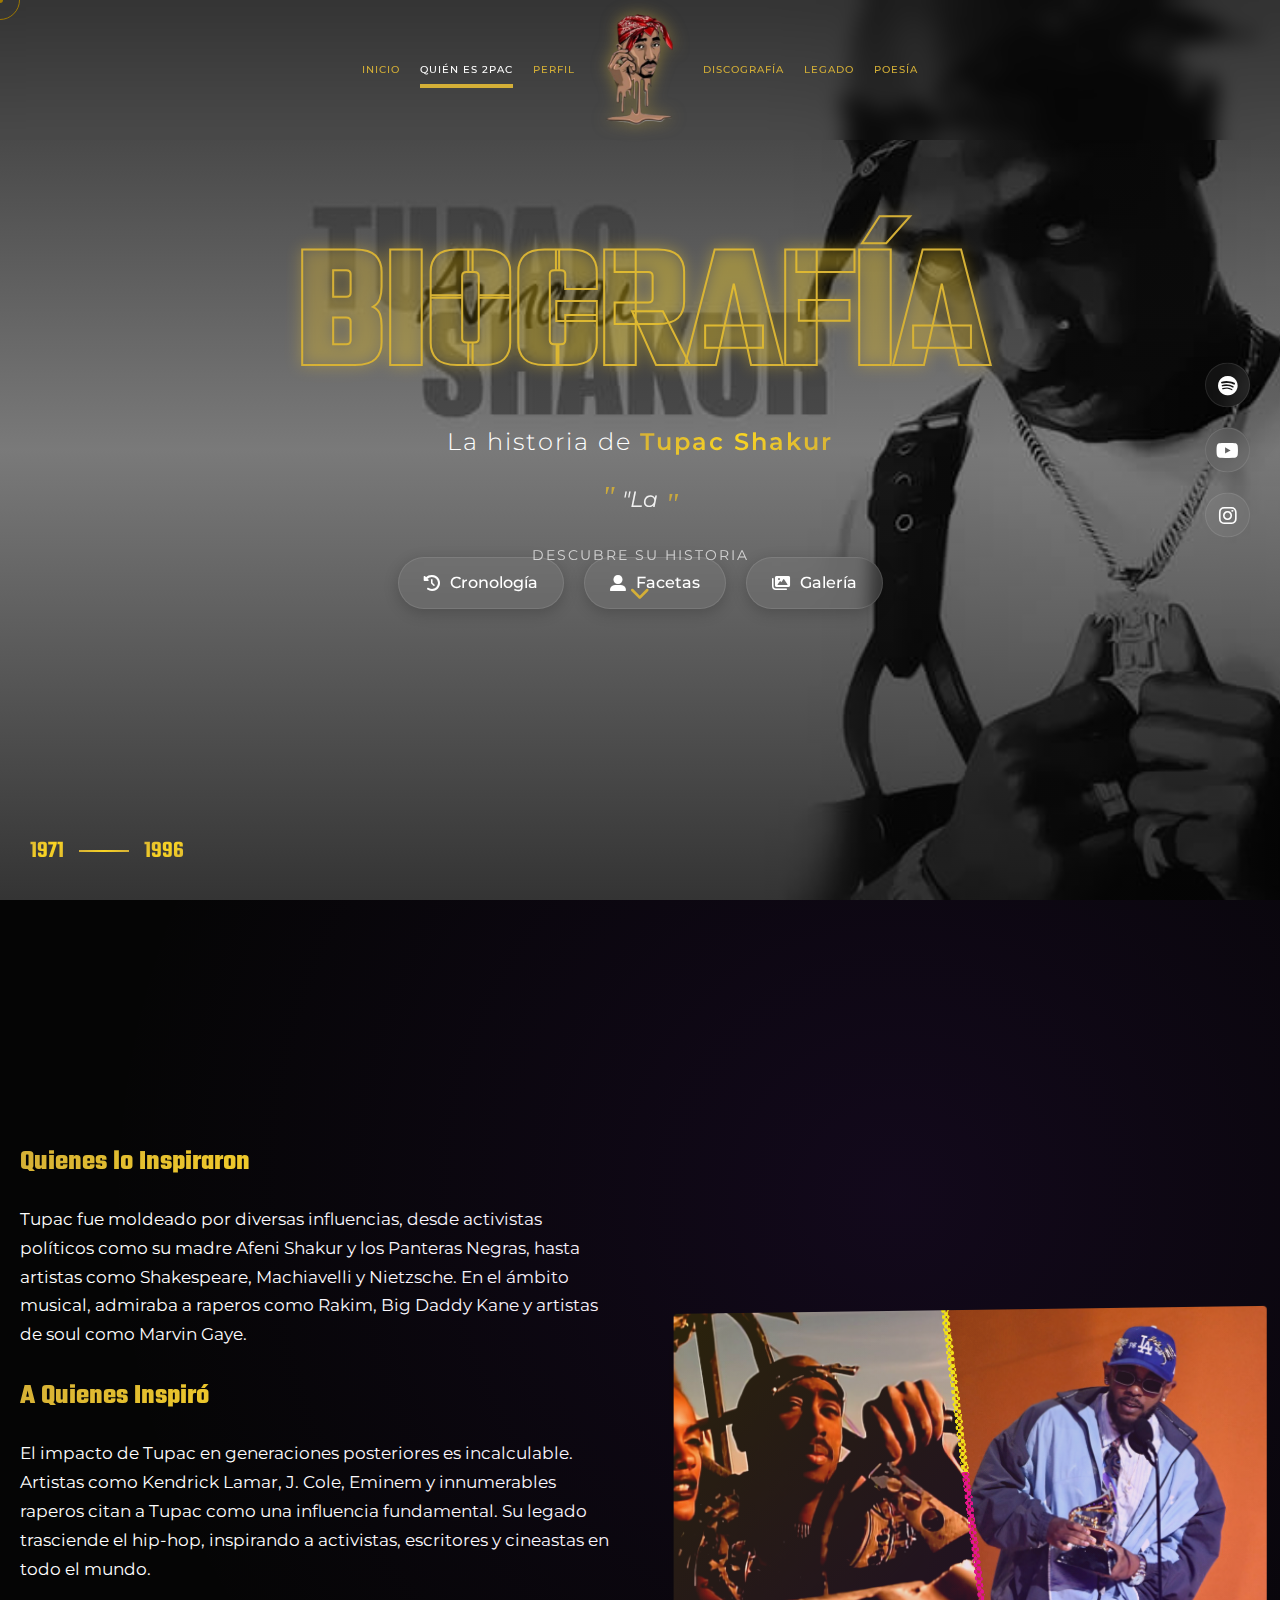
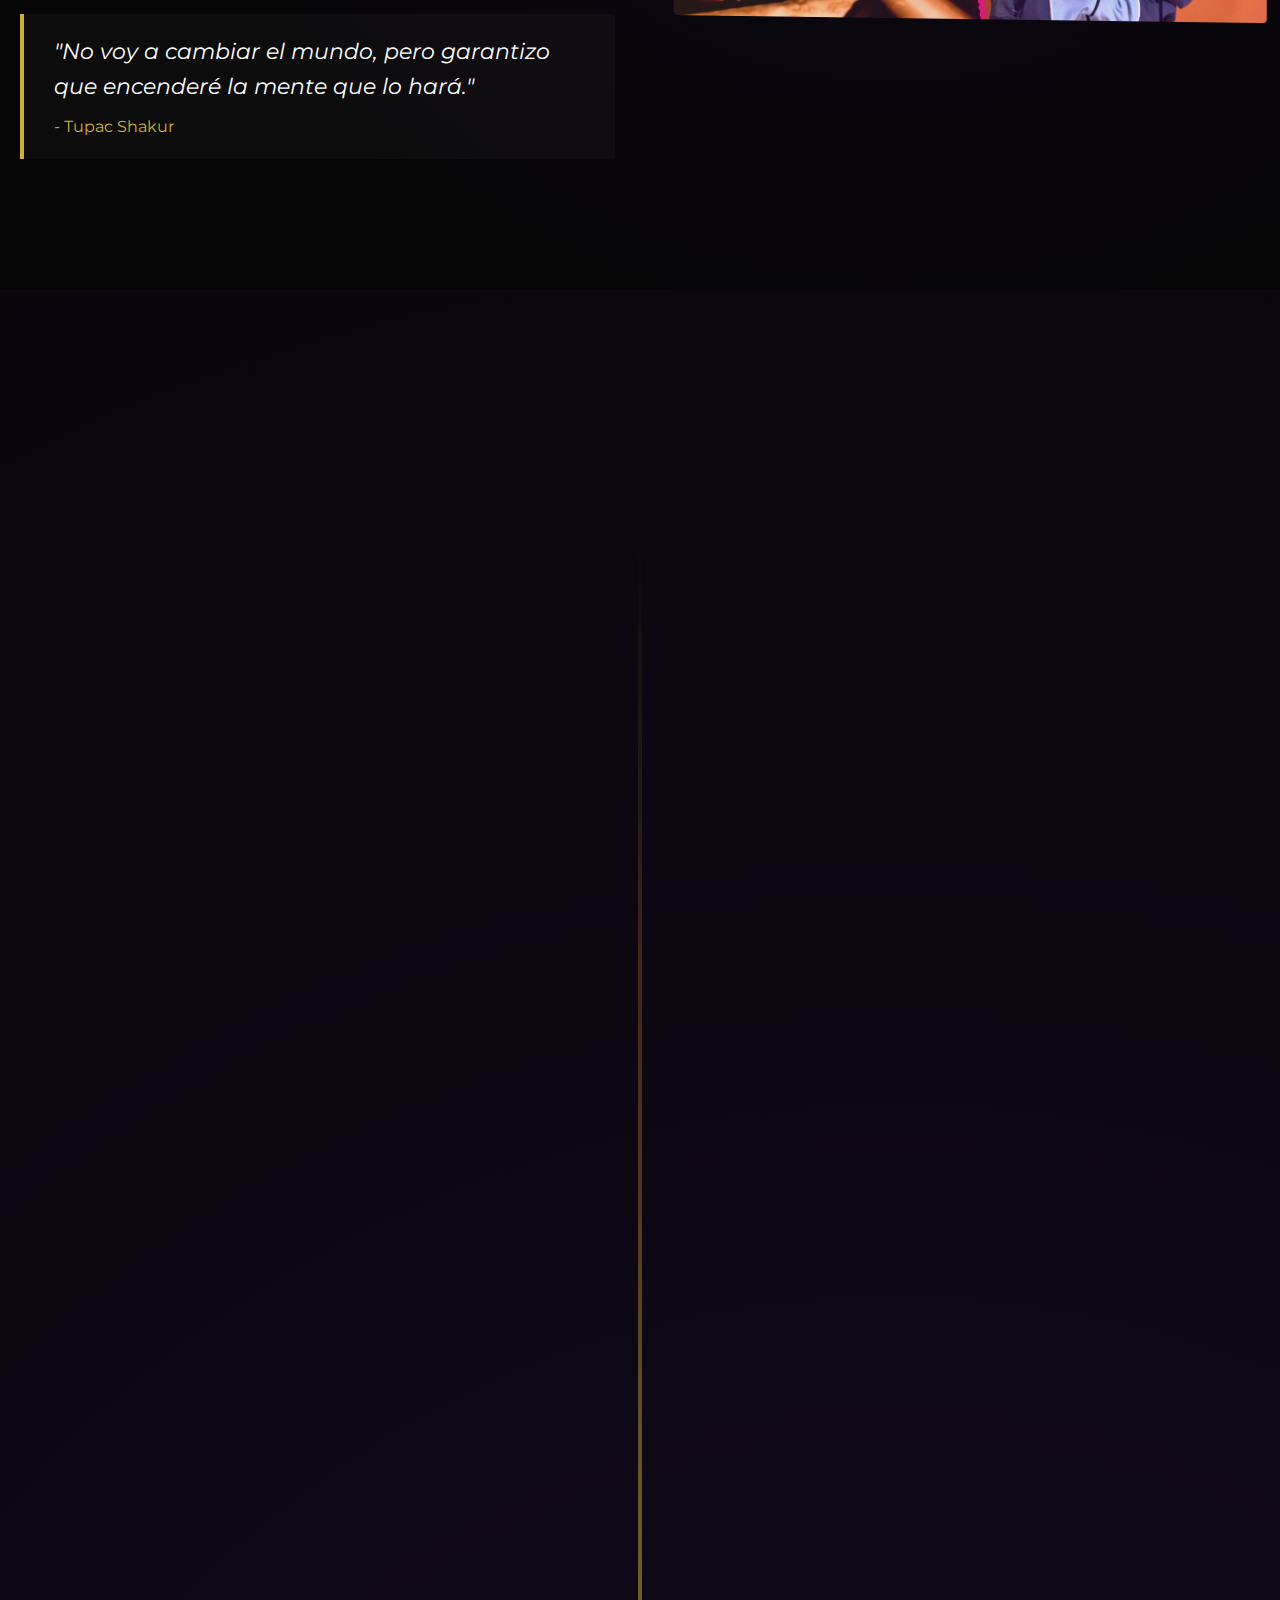
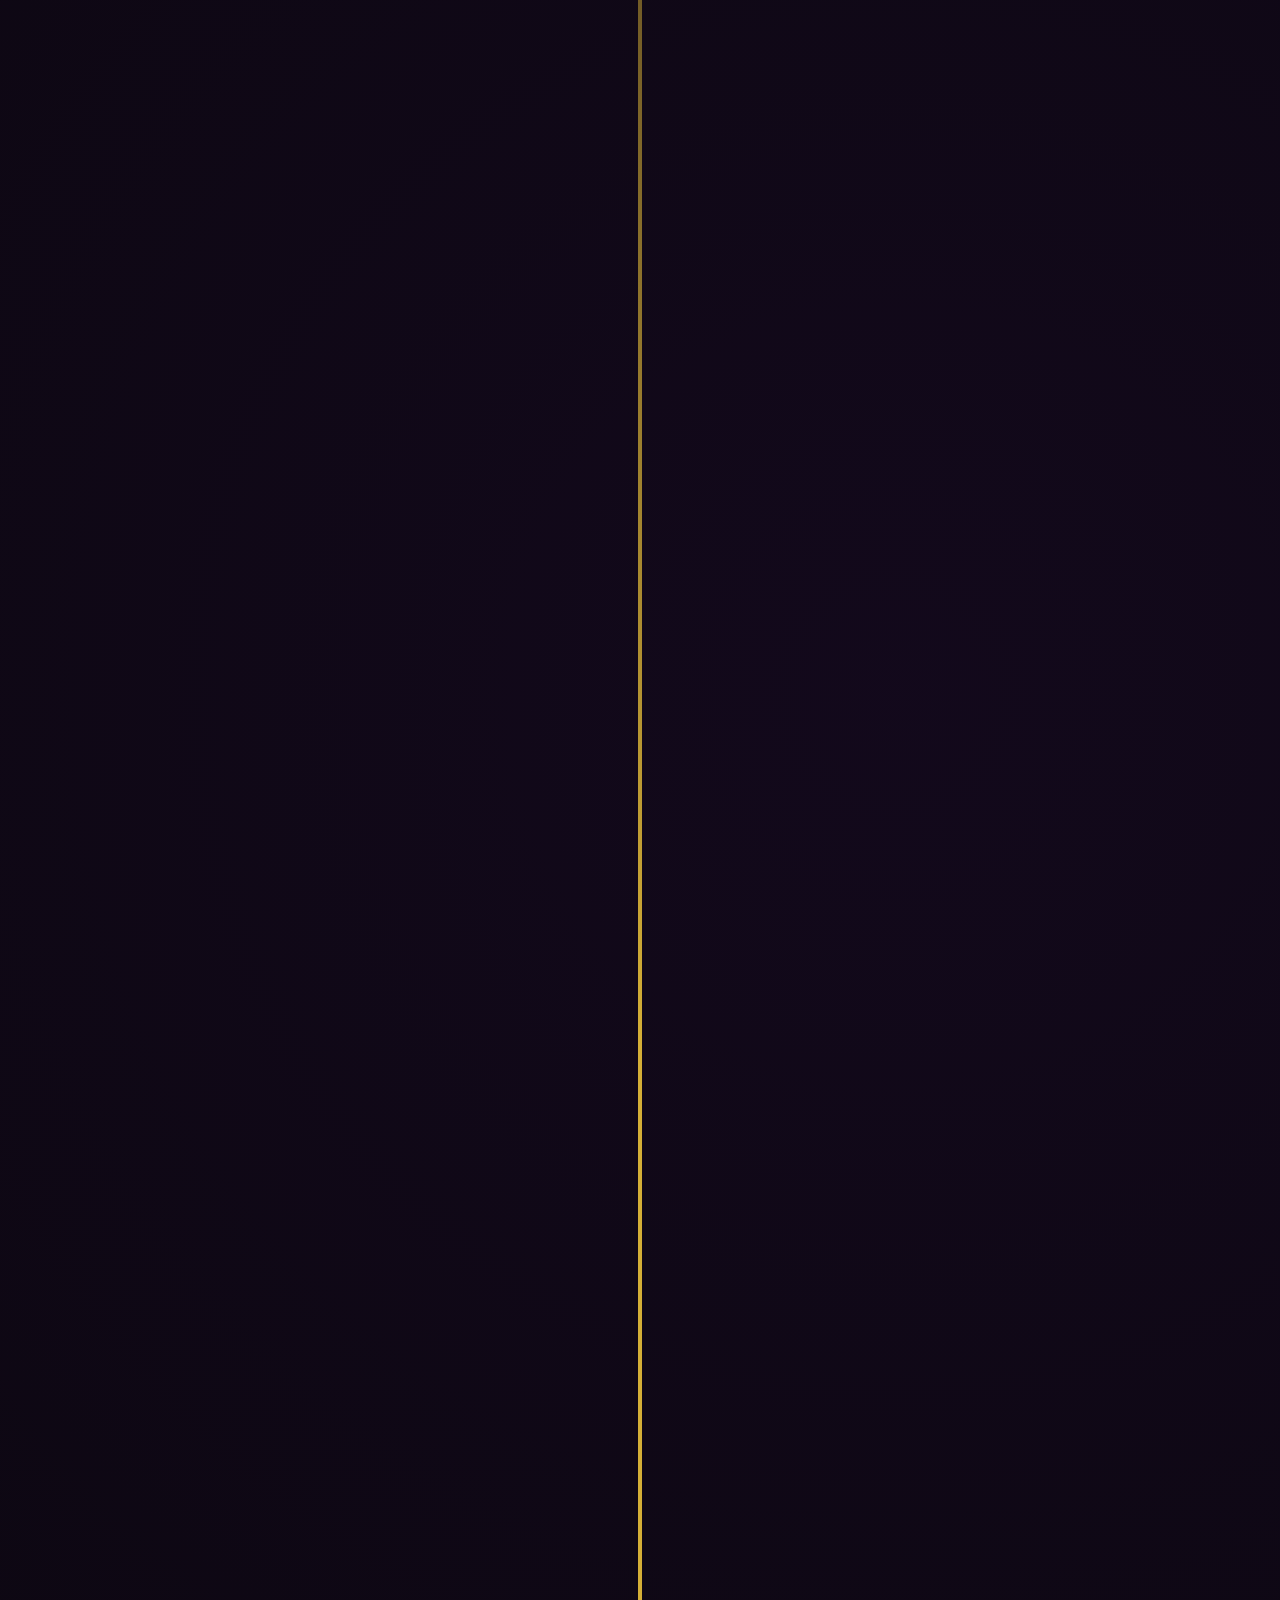
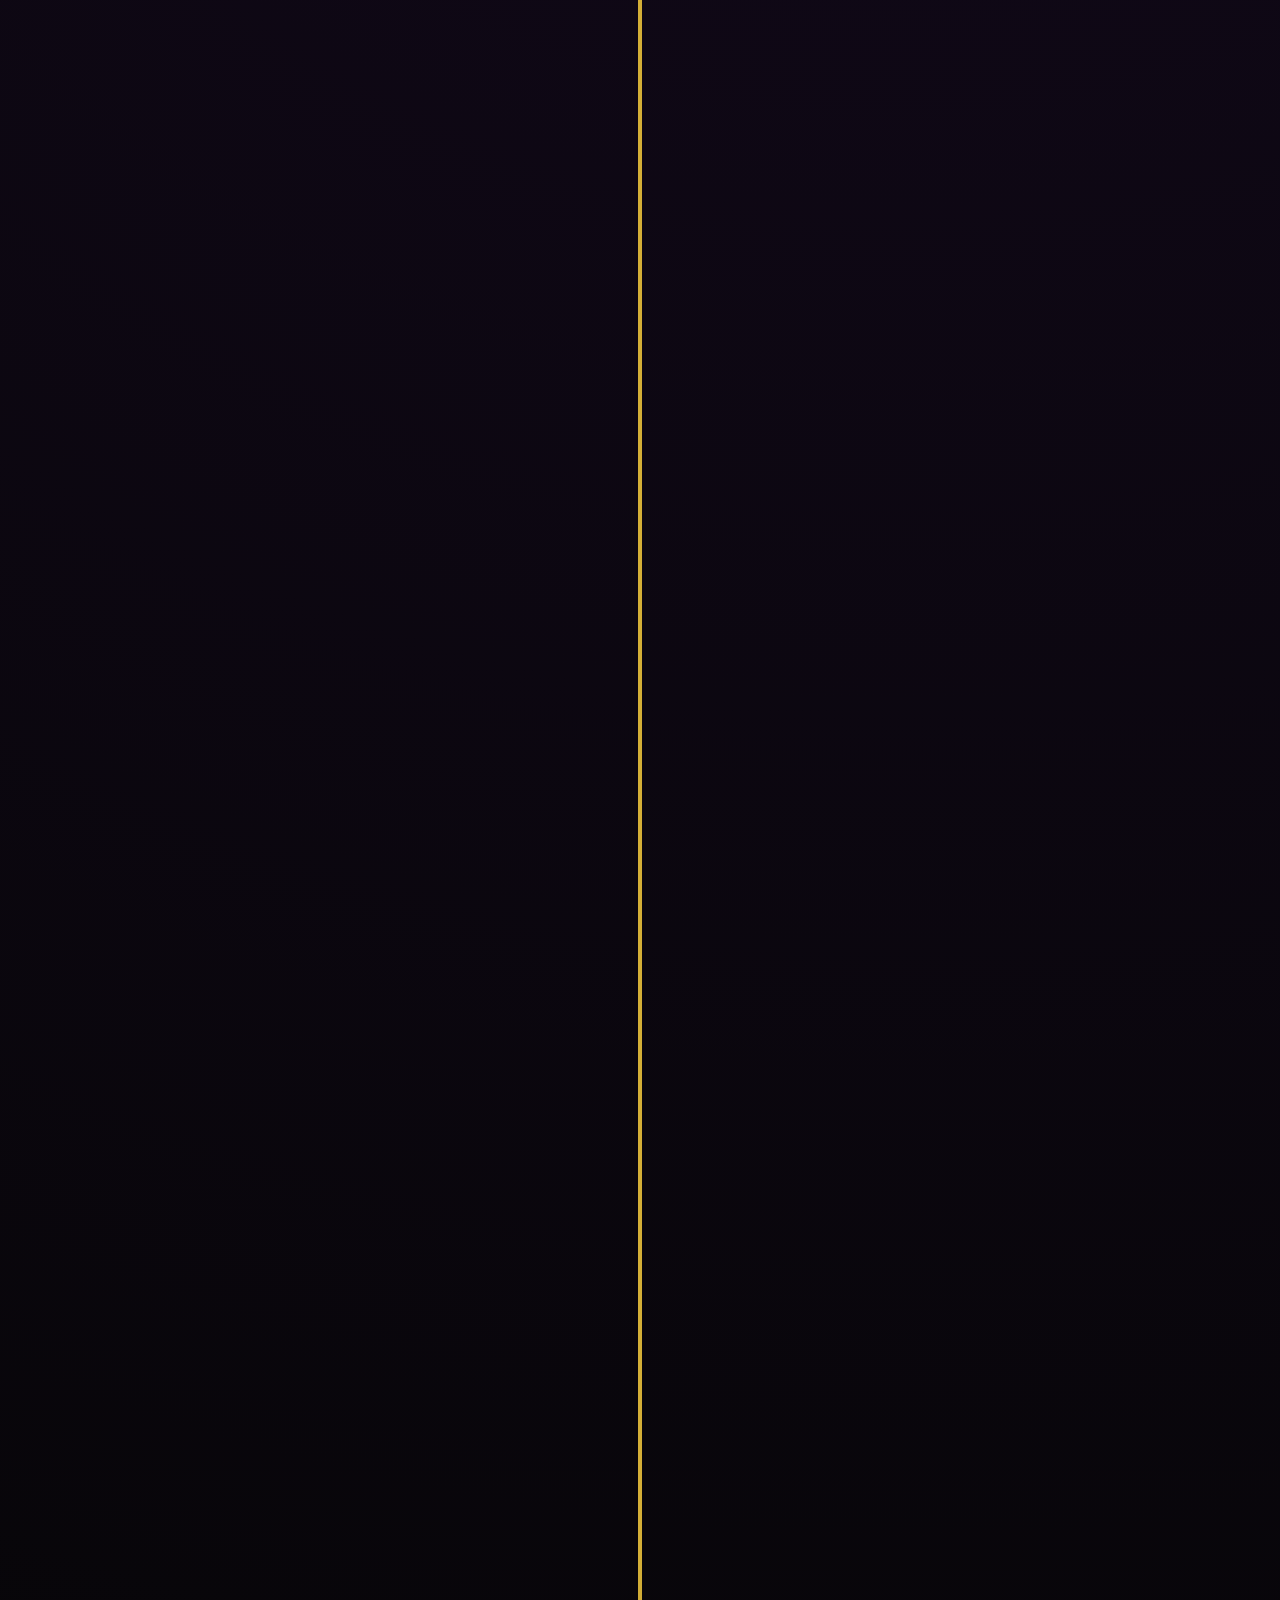
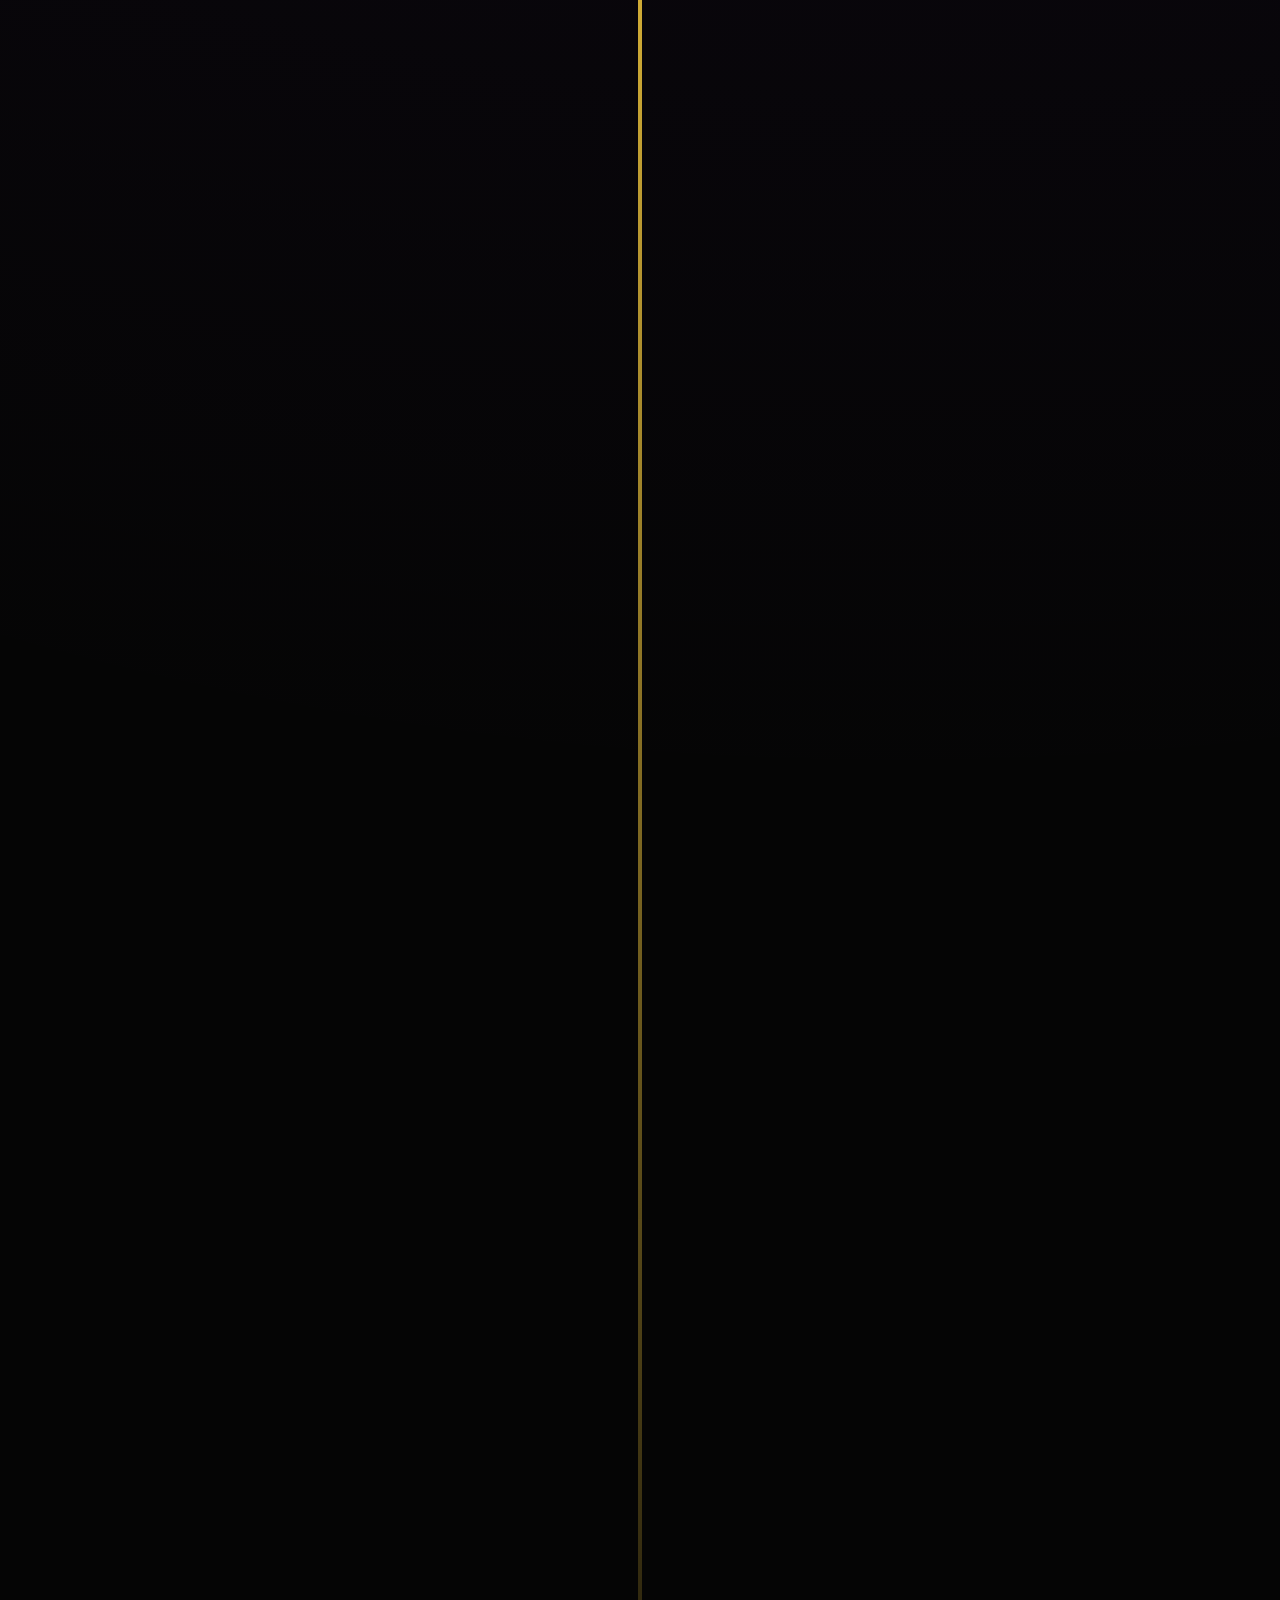
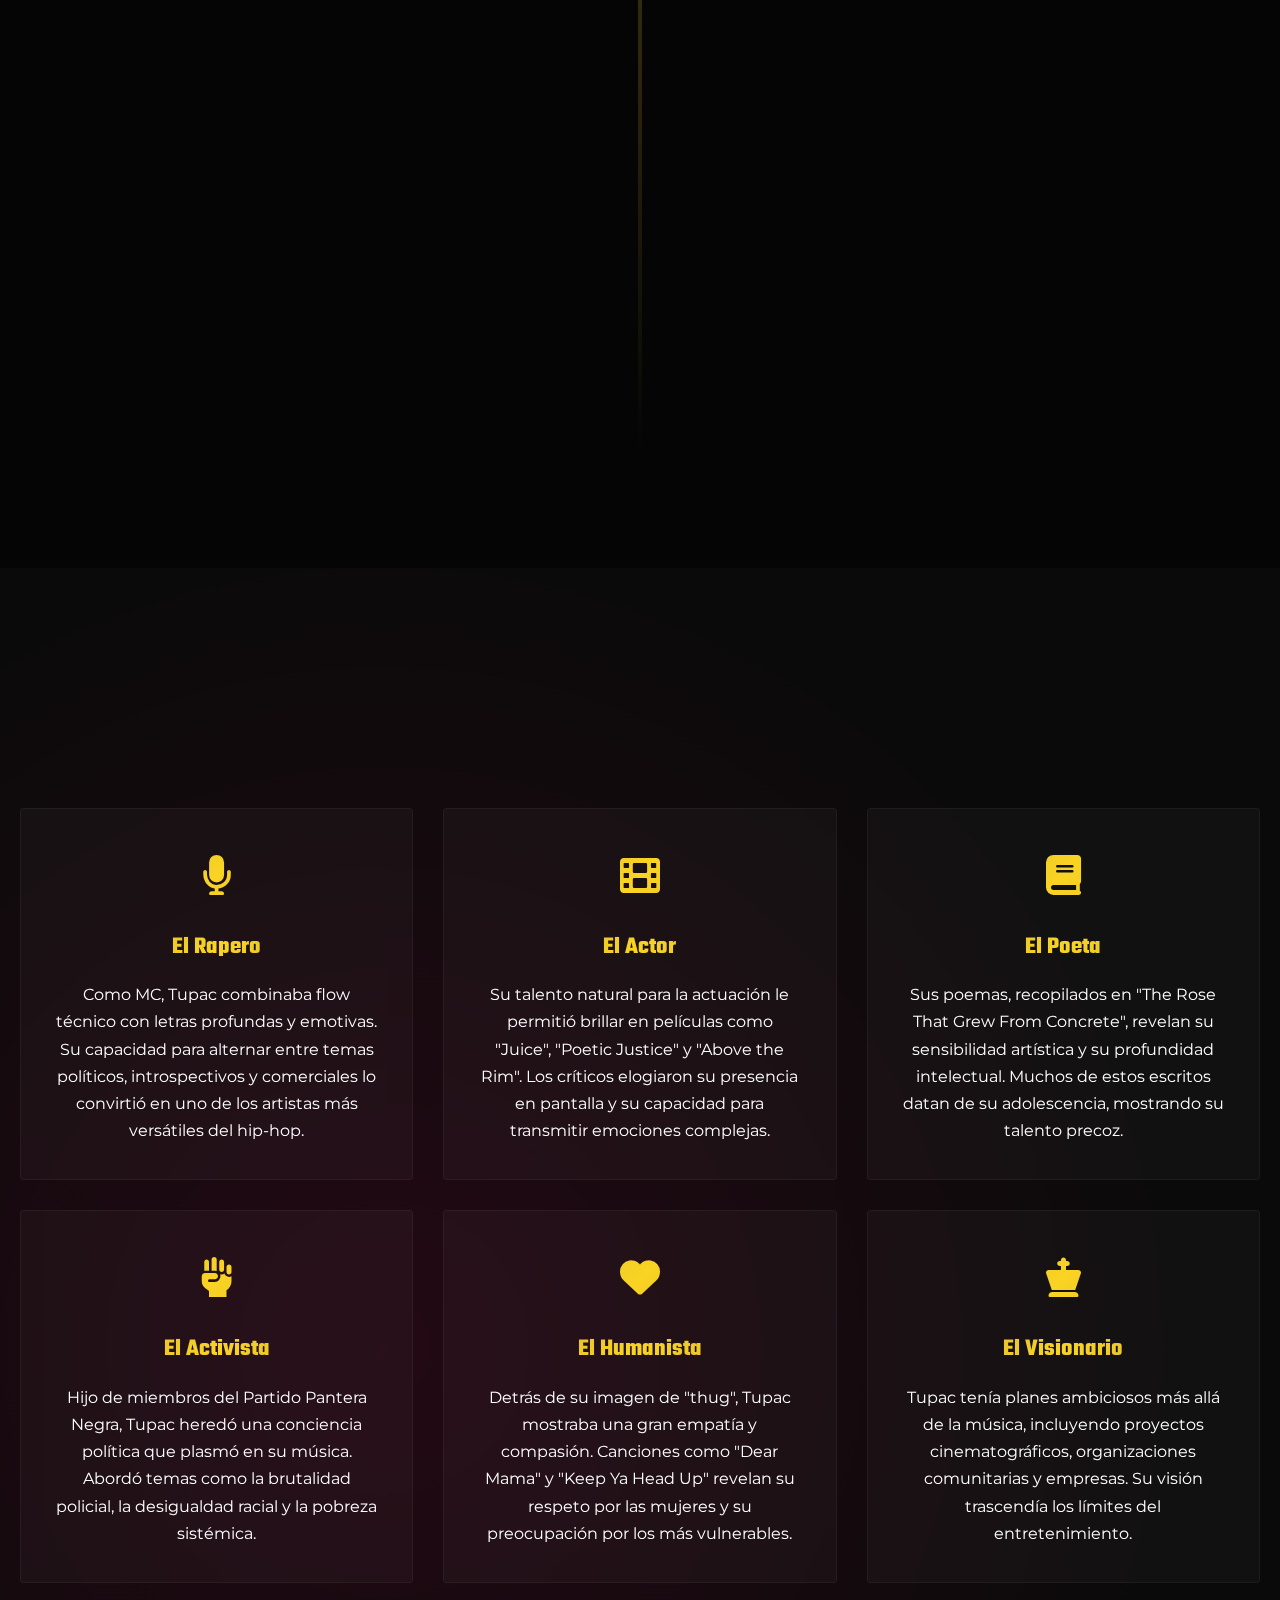
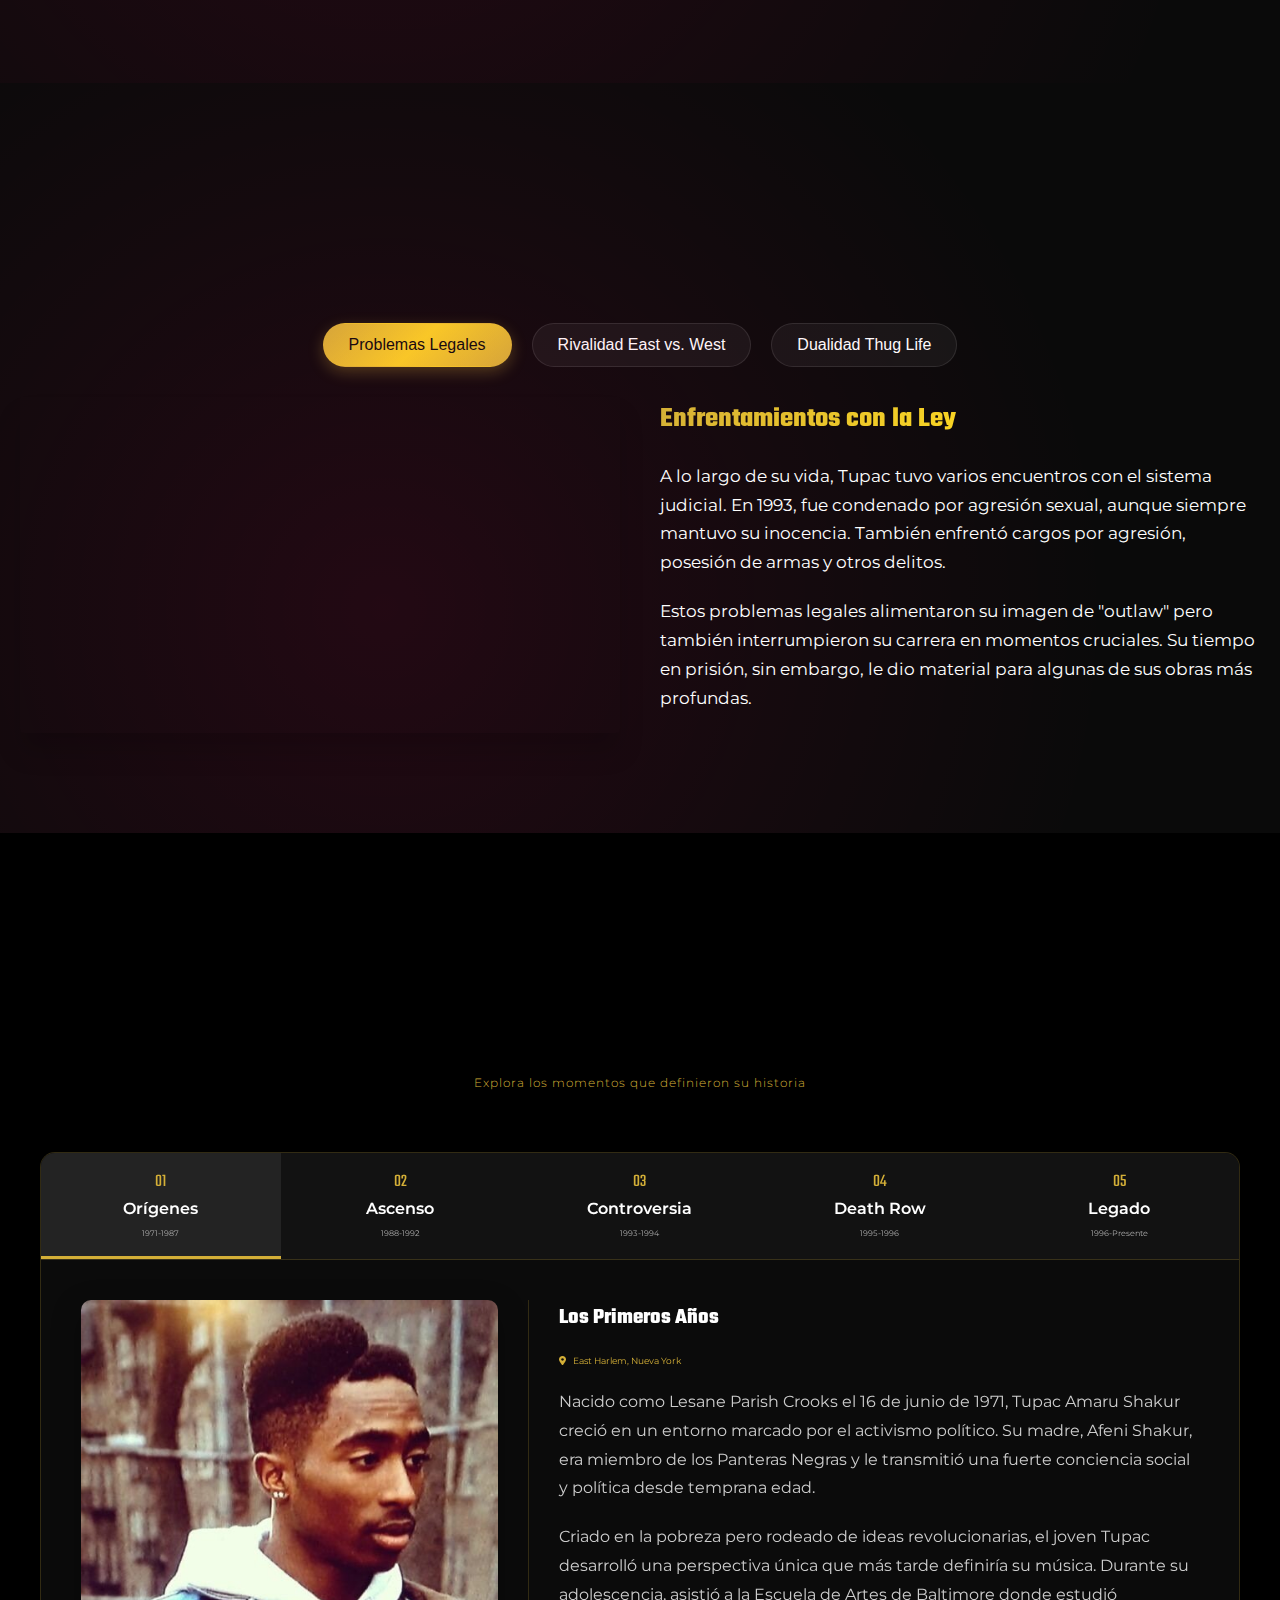
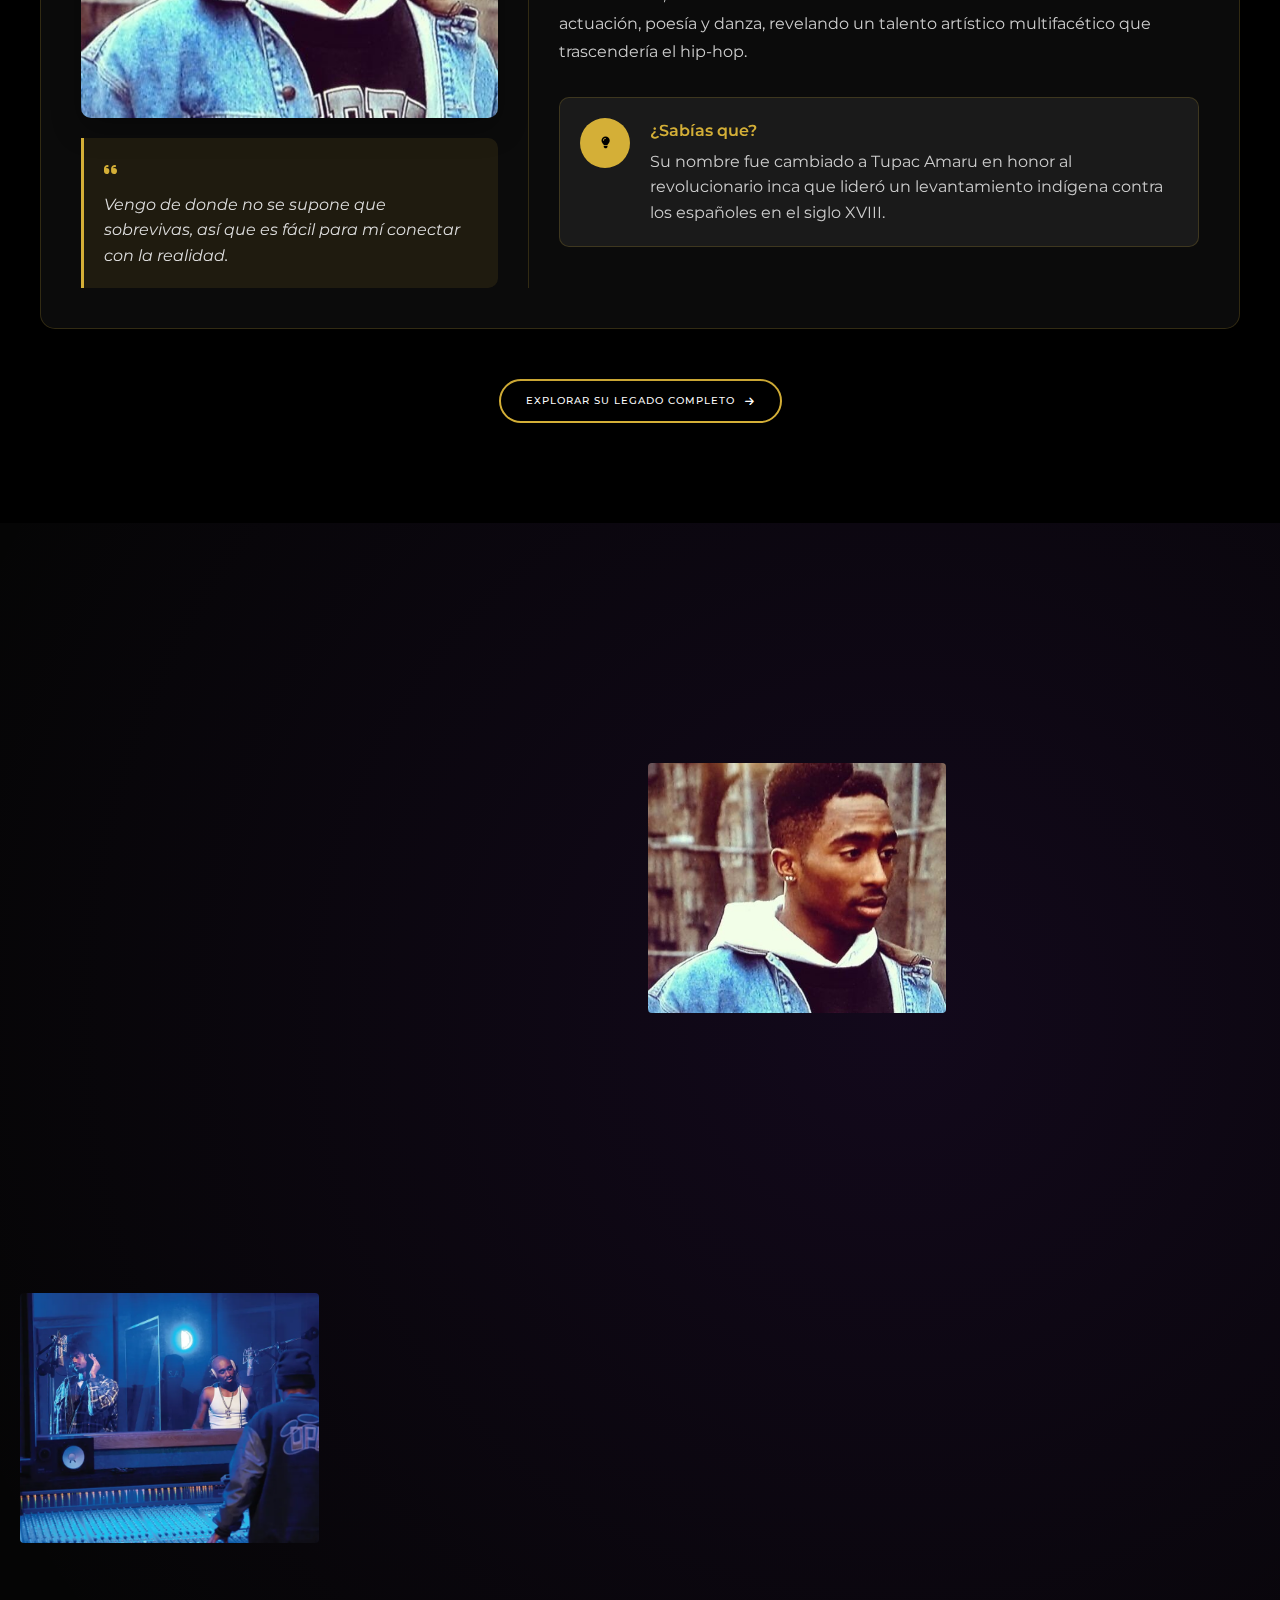
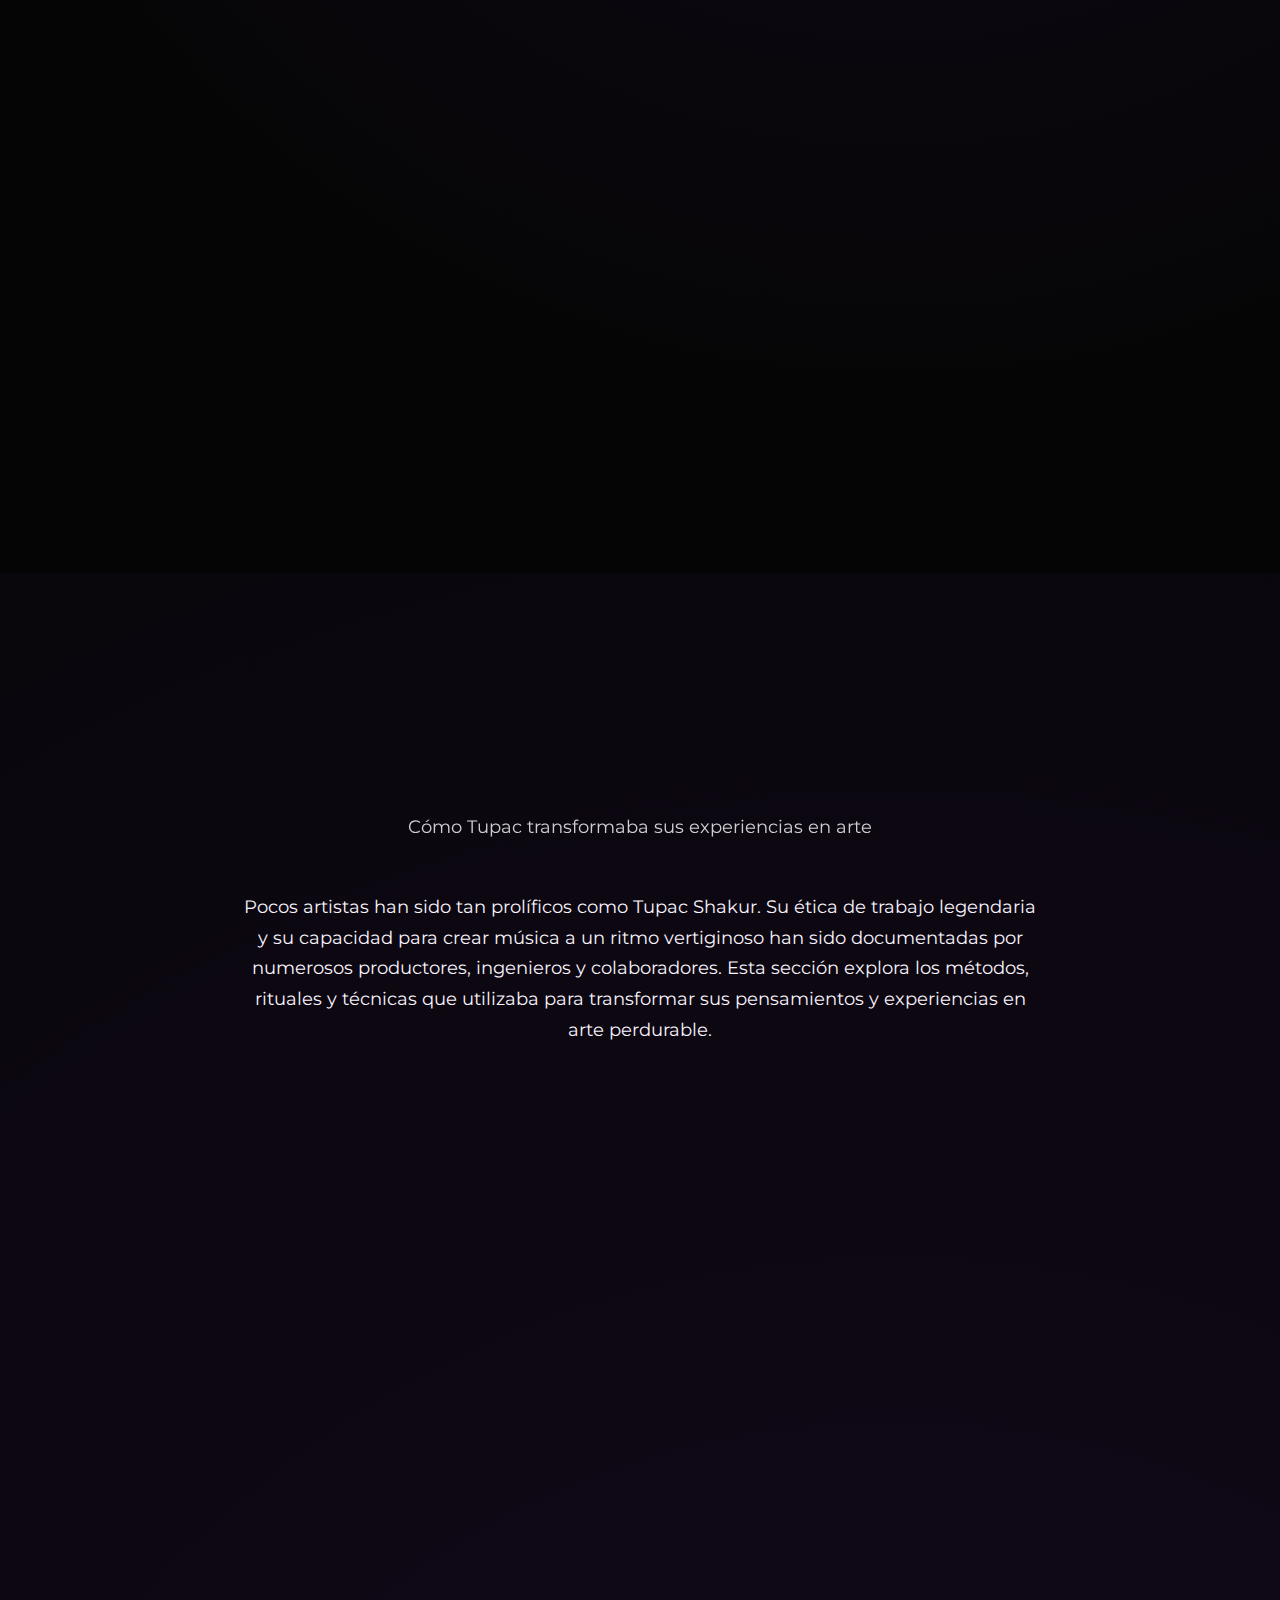
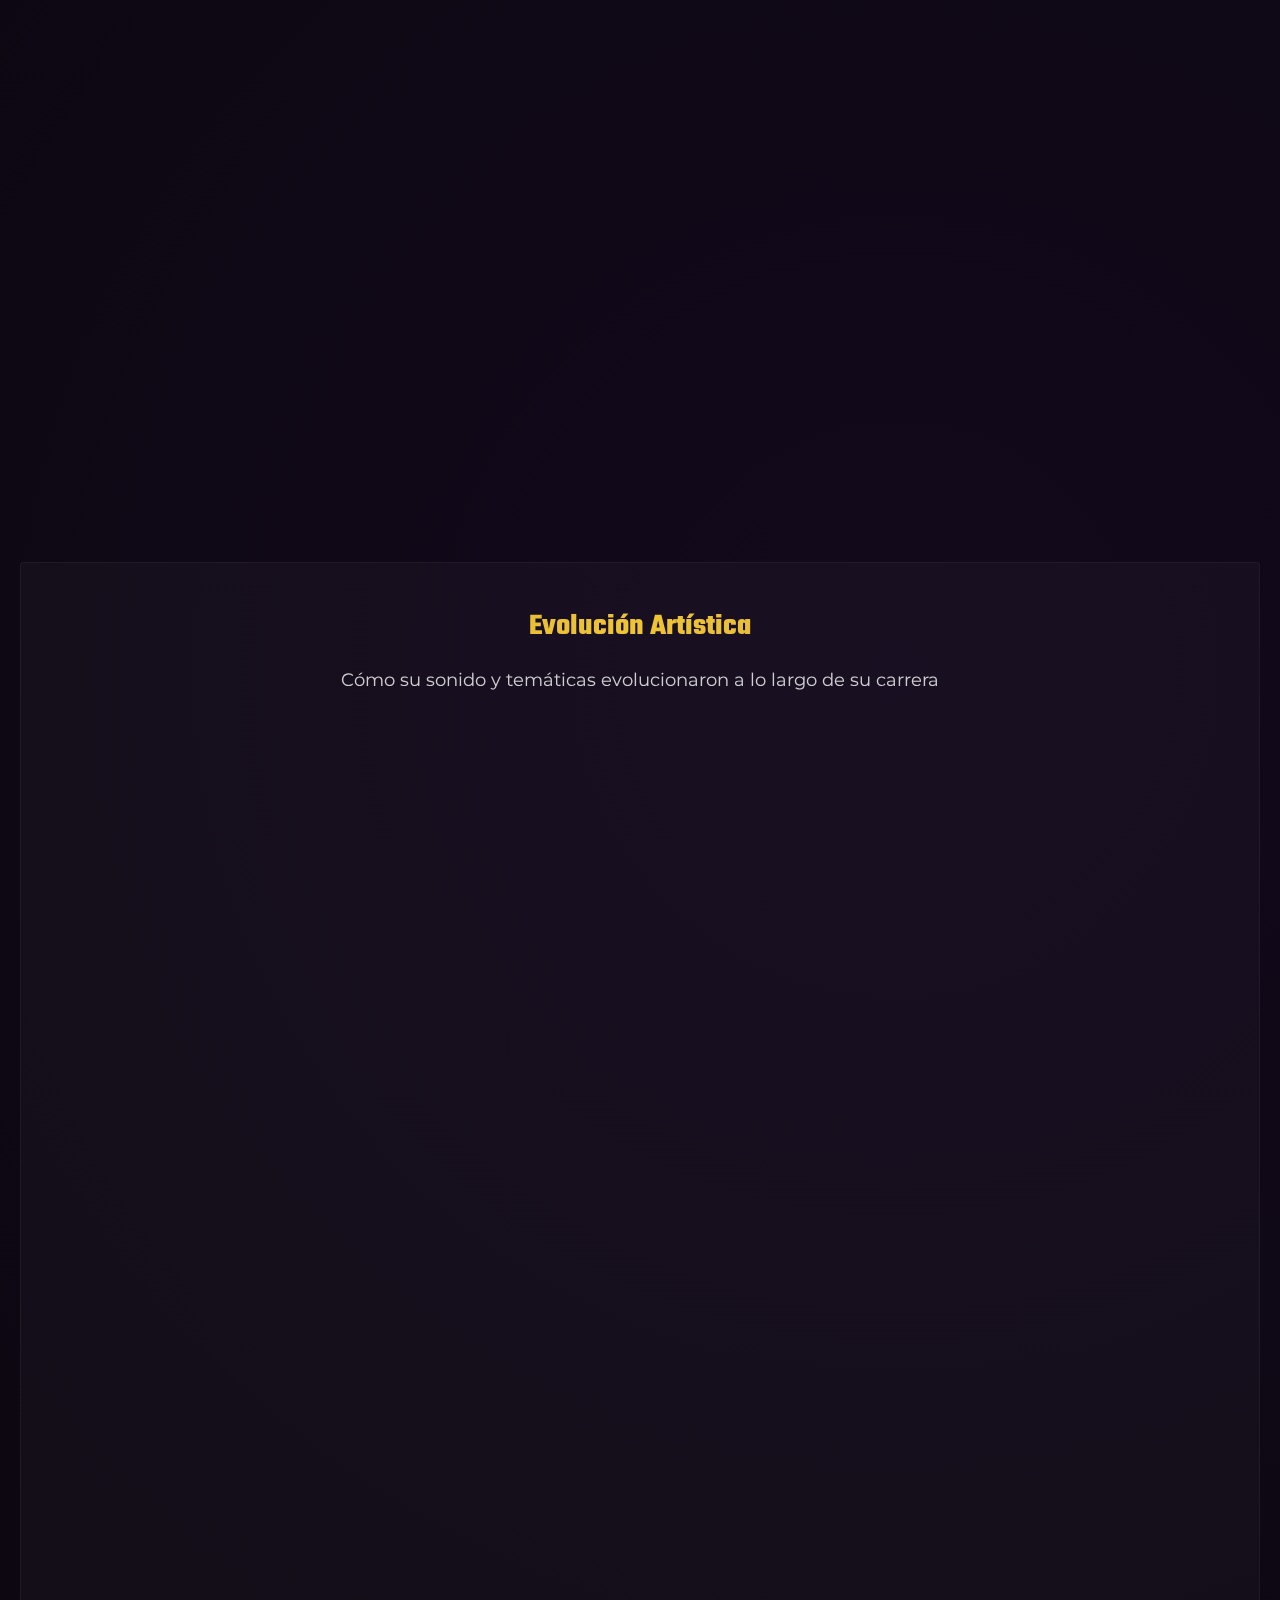
==== commit 45c065cb: "v5 actualizacion de paginas" ====
--- a/biografia.html
+++ b/biografia.html
@@ -627,6 +627,7 @@
         </div>
       </div>
     </section>
+
     <!-- El Proceso Creativo -->
     <section class="bio-creative-process">
       <div class="container">
@@ -924,7 +925,7 @@
           
           <div class="studio-interactive">
             <div class="studio-image">
-              <img src="img/tupac-studio.jpg" alt="Estudio de grabación de Tupac" class="studio-bg">
+              <img src="img/estudio.jpg" alt="Estudio de grabación de Tupac" class="studio-bg">
               
               <!-- Puntos interactivos -->
               <div class="studio-hotspot" data-item="notebook" style="top: 45%; left: 25%;">
@@ -1051,6 +1052,7 @@
 
   <script src="menu.js"></script>
   <script src="script.js"></script>
+  <script src="biografia.js"></script>
   <script>
     // Script específico para la página de biografía
     document.addEventListener('DOMContentLoaded', () => {
--- a/style.css
+++ b/style.css
@@ -3038,119 +3038,116 @@
     }
 }
 
-/* Estilos para la sección de Momentos Clave */
+/* Estilos para la sección de Momentos Clave - Versión Moderna */
 .key-moments {
-    padding: 100px 0;
-    background: linear-gradient(to bottom, #000, #111);
+    padding: 6rem 0;
+    background-color: var(--color-darker);
     position: relative;
     overflow: hidden;
 }
 
 .key-moments::before {
-    content: '';
-    position: absolute;
-    top: 0;
-    left: 0;
-    width: 100%;
-    height: 100%;
-    background-image: url('../img/texture-bg.png');
-    opacity: 0.1;
+    content: "";
+    position: absolute;
+    top: 0;
+    left: 0;
+    width: 100%;
+    height: 100%;
+    background: radial-gradient(circle at 70% 30%, rgba(138, 43, 226, 0.1), transparent 70%);
     pointer-events: none;
+}
+
+/* Contenedor con efecto de desvanecimiento en los bordes */
+.moments-carousel {
+    position: relative;
+    margin: 4rem auto;
+    max-width: 90%;
+    overflow: hidden;
+}
+
+.moments-carousel::before,
+.moments-carousel::after {
+    content: "";
+    position: absolute;
+    top: 0;
+    width: 15%;
+    height: 100%;
+    z-index: 5;
+    pointer-events: none;
+}
+
+.moments-carousel::before {
+    left: 0;
+    background: linear-gradient(to right, var(--color-darker) 0%, rgba(5, 5, 5, 0) 100%);
+}
+
+.moments-carousel::after {
+    right: 0;
+    background: linear-gradient(to left, var(--color-darker) 0%, rgba(5, 5, 5, 0) 100%);
 }
 
 .moments-subtitle {
     text-align: center;
-    font-size: 1.2rem;
-    color: #d4af37;
-    margin-bottom: 60px;
-    font-weight: 300;
-    letter-spacing: 1px;
-}
-
-.moments-timeline {
-    position: relative;
-    padding: 40px 0;
-}
-
-.timeline-track {
-    position: relative;
-    max-width: 1200px;
-    margin: 0 auto;
-    padding: 20px 0;
-}
-
-.timeline-line {
-    position: absolute;
-    top: 50%;
-    left: 0;
-    width: 100%;
-    height: 2px;
-    background: linear-gradient(to right, transparent, #d4af37, transparent);
-    transform: translateY(-50%);
-    z-index: 1;
-}
-
-.timeline-moment {
-    position: relative;
-    width: 80%;
-    max-width: 800px;
-    margin: 0 auto 100px;
-    opacity: 0;
-    transform: translateY(30px);
-    transition: opacity 0.5s ease, transform 0.5s ease;
-}
-
-.timeline-moment.active {
-    opacity: 1;
-    transform: translateY(0);
-}
-
-.timeline-moment:last-child {
-    margin-bottom: 0;
-}
-
-.moment-year {
-    position: absolute;
-    top: -40px;
-    left: 50%;
-    transform: translateX(-50%);
-    font-family: 'Teko', sans-serif;
-    font-size: 2rem;
-    font-weight: 600;
-    color: #d4af37;
-    text-shadow: 0 0 10px rgba(212, 175, 55, 0.5);
-}
-
-.moment-dot {
-    position: absolute;
-    top: -10px;
-    left: 50%;
-    width: 20px;
-    height: 20px;
-    background: #d4af37;
-    border-radius: 50%;
-    transform: translateX(-50%);
-    z-index: 2;
-    box-shadow: 0 0 15px rgba(212, 175, 55, 0.8);
-}
-
-.moment-content {
-    display: flex;
-    background: rgba(20, 20, 20, 0.8);
+    font-size: 1.8rem;
+    color: var(--color-light);
+    margin-bottom: 4rem;
+}
+
+/* Nuevo diseño horizontal */
+.moments-carousel {
+    position: relative;
+    margin: 4rem 0;
+    max-width: 90%;
+    overflow: hidden;
+}
+
+.moments-track {
+    display: flex;
+    overflow-x: visible;
+    scroll-behavior: smooth;
+    -webkit-overflow-scrolling: touch;
+    margin-bottom: 2rem;
+    padding: 2rem 0;
+    transition: transform 0.5s ease;
+}
+
+.moment-card {
+    flex: 0 0 300px;
+    height: 450px;
+    margin-right: 2rem;
+    border-radius: 15px;
+    overflow: hidden;
+    position: relative;
+    box-shadow: 0 15px 35px rgba(0, 0, 0, 0.3);
+    transition: all 0.4s cubic-bezier(0.175, 0.885, 0.32, 1.275);
+    background-color: rgba(255, 255, 255, 0.03);
+    border: 1px solid rgba(255, 255, 255, 0.05);
+    transform-style: preserve-3d;
+    perspective: 1000px;
+}
+
+.moment-card:hover {
+    transform: translateY(-10px) scale(1.02);
+    box-shadow: 0 20px 40px rgba(0, 0, 0, 0.4);
+}
+
+.moment-card.featured {
+    flex: 0 0 350px;
+    height: 480px;
     border: 1px solid rgba(212, 175, 55, 0.3);
-    border-radius: 10px;
-    overflow: hidden;
-    box-shadow: 0 10px 30px rgba(0, 0, 0, 0.5);
-    transition: transform 0.3s ease, box-shadow 0.3s ease;
-}
-
-.timeline-moment:hover .moment-content {
-    transform: translateY(-5px);
-    box-shadow: 0 15px 40px rgba(0, 0, 0, 0.7);
+    box-shadow: 0 15px 35px rgba(212, 175, 55, 0.2);
+}
+
+.moment-card.featured:hover {
+    box-shadow: 0 20px 40px rgba(212, 175, 55, 0.3);
 }
 
 .moment-image {
-    width: 40%;
+    position: absolute;
+    top: 0;
+    left: 0;
+    width: 100%;
+    height: 60%;
     overflow: hidden;
 }
 
@@ -3161,61 +3158,88 @@
     transition: transform 0.5s ease;
 }
 
-.timeline-moment:hover .moment-image img {
-    transform: scale(1.05);
-}
-
-.moment-info {
-    width: 60%;
-    padding: 25px;
-    position: relative;
-}
-
-.moment-info h3 {
-    font-family: 'Teko', sans-serif;
+.moment-card:hover .moment-image img {
+    transform: scale(1.1);
+}
+
+.moment-image::after {
+    content: "";
+    position: absolute;
+    bottom: 0;
+    left: 0;
+    width: 100%;
+    height: 50%;
+    background: linear-gradient(to top, var(--color-darker), transparent);
+}
+
+.moment-year {
+    position: absolute;
+    top: 1.5rem;
+    right: 1.5rem;
+    background: var(--gradient-gold);
+    color: var(--color-dark);
+    font-weight: 700;
+    padding: 0.5rem 1rem;
+    border-radius: 30px;
+    font-size: 1.2rem;
+    z-index: 2;
+    box-shadow: 0 5px 15px rgba(0, 0, 0, 0.2);
+}
+
+.moment-content {
+    position: absolute;
+    bottom: 0;
+    left: 0;
+    width: 100%;
+    height: 50%;
+    padding: 2rem;
+    display: flex;
+    flex-direction: column;
+    justify-content: flex-end;
+    z-index: 2;
+}
+
+.moment-content h3 {
     font-size: 1.8rem;
-    margin-bottom: 15px;
-    color: #fff;
-}
-
-.moment-info p {
+    font-weight: 700;
+    margin-bottom: 1rem;
+    color: var(--color-primary);
+}
+
+.moment-content p {
     font-size: 1rem;
     line-height: 1.6;
-    color: #ccc;
+    color: var(--color-light);
+    margin-bottom: 1.5rem;
 }
 
 .moment-badge {
-    position: absolute;
-    top: 20px;
-    right: 20px;
-    background: #d4af37;
-    color: #000;
+    display: inline-block;
+    background: linear-gradient(135deg, var(--color-primary), var(--color-secondary));
+    color: var(--color-dark);
     font-size: 0.8rem;
     font-weight: 600;
-    padding: 5px 10px;
+    padding: 0.4rem 1rem;
     border-radius: 20px;
-    text-transform: uppercase;
-}
-
-.timeline-moment.featured .moment-content {
-    border-color: #d4af37;
-    box-shadow: 0 10px 30px rgba(212, 175, 55, 0.2);
-}
-
-.timeline-navigation {
-    display: flex;
+    margin-top: 0.5rem;
+}
+
+/* Controles de navegación */
+.carousel-controls {
+    display: flex;
+    justify-content: center;
     align-items: center;
-    justify-content: center;
-    margin-top: 60px;
-}
-
-.timeline-nav {
-    background: none;
-    border: 2px solid #d4af37;
-    color: #d4af37;
-    width: 40px;
-    height: 40px;
+    gap: 1rem;
+    margin-top: 2rem;
+}
+
+.carousel-nav {
+    width: 50px;
+    height: 50px;
     border-radius: 50%;
+    background-color: rgba(255, 255, 255, 0.05);
+    border: 1px solid rgba(255, 255, 255, 0.1);
+    color: var(--color-light);
     display: flex;
     align-items: center;
     justify-content: center;
@@ -3223,130 +3247,219 @@
     transition: all 0.3s ease;
 }
 
-.timeline-nav:hover {
-    background: #d4af37;
-    color: #000;
-}
-
-.timeline-nav:disabled {
-    opacity: 0.3;
-    cursor: not-allowed;
-}
-
-.timeline-years {
-    display: flex;
-    align-items: center;
-    margin: 0 20px;
-}
-
-.timeline-year-marker {
-    font-family: 'Teko', sans-serif;
-    font-size: 1.2rem;
-    color: #777;
-    margin: 0 10px;
+.carousel-nav:hover {
+    background-color: var(--color-primary);
+    color: var(--color-dark);
+    transform: scale(1.1);
+}
+
+.carousel-dots {
+    display: flex;
+    gap: 0.5rem;
+}
+
+.carousel-dot {
+    width: 10px;
+    height: 10px;
+    border-radius: 50%;
+    background-color: rgba(255, 255, 255, 0.2);
     cursor: pointer;
     transition: all 0.3s ease;
-    position: relative;
-}
-
-.timeline-year-marker::after {
-    content: '';
-    position: absolute;
-    bottom: -5px;
-    left: 0;
+}
+
+.carousel-dot.active {
+    background-color: var(--color-primary);
+    transform: scale(1.2);
+}
+
+.carousel-dot:hover {
+    background-color: rgba(255, 255, 255, 0.5);
+}
+
+/* Línea de tiempo visual */
+.timeline-visual {
+    position: relative;
+    height: 4px;
+    background-color: rgba(255, 255, 255, 0.1);
+    margin: 3rem auto;
+    max-width: 80%;
+    border-radius: 2px;
+}
+
+.timeline-progress {
+    position: absolute;
+    top: 0;
+    left: 0;
+    height: 100%;
     width: 0;
-    height: 2px;
-    background: #d4af37;
+    background: var(--gradient-gold);
+    border-radius: 2px;
     transition: width 0.3s ease;
 }
 
-.timeline-year-marker:hover {
-    color: #d4af37;
-}
-
-.timeline-year-marker.active {
-    color: #d4af37;
-    font-size: 1.4rem;
-}
-
-.timeline-year-marker.active::after {
-    width: 100%;
-}
-
+.timeline-markers {
+    position: absolute;
+    top: 0;
+    left: 0;
+    width: 100%;
+    height: 100%;
+    display: flex;
+    justify-content: space-between;
+}
+
+.timeline-marker {
+    position: relative;
+    width: 12px;
+    height: 12px;
+    background-color: var(--color-dark);
+    border: 2px solid rgba(255, 255, 255, 0.3);
+    border-radius: 50%;
+    top: -4px;
+    cursor: pointer;
+    transition: all 0.3s ease;
+}
+
+.timeline-marker.active {
+    background-color: var(--color-primary);
+    border-color: var(--color-primary);
+    transform: scale(1.3);
+}
+
+.timeline-marker:hover {
+    background-color: var(--color-light);
+}
+
+.timeline-marker::after {
+    content: attr(data-year);
+    position: absolute;
+    bottom: -25px;
+    left: 50%;
+    transform: translateX(-50%);
+    font-size: 0.8rem;
+    color: var(--color-light);
+    white-space: nowrap;
+}
+
+/* Botón de exploración */
 .timeline-explore {
     text-align: center;
-    margin-top: 60px;
+    margin-top: 3rem;
 }
 
 .timeline-explore-btn {
     display: inline-flex;
     align-items: center;
-    background: transparent;
-    color: #fff;
-    border: 2px solid #d4af37;
-    padding: 12px 25px;
+    gap: 0.8rem;
+    padding: 1rem 2rem;
+    background: linear-gradient(135deg, rgba(212, 175, 55, 0.1), rgba(138, 43, 226, 0.1));
+    border: 1px solid rgba(212, 175, 55, 0.3);
+    border-radius: 30px;
+    color: var(--color-primary);
     font-size: 1rem;
-    font-weight: 500;
-    text-transform: uppercase;
-    letter-spacing: 1px;
-    border-radius: 30px;
+    font-weight: 600;
+    text-decoration: none;
     transition: all 0.3s ease;
-    text-decoration: none;
+}
+
+.timeline-explore-btn:hover {
+    background: var(--gradient-gold);
+    color: var(--color-dark);
+    transform: translateY(-3px);
+    box-shadow: 0 10px 20px rgba(0, 0, 0, 0.2);
 }
 
 .timeline-explore-btn i {
-    margin-left: 10px;
     transition: transform 0.3s ease;
-}
-
-.timeline-explore-btn:hover {
-    background: #d4af37;
-    color: #000;
 }
 
 .timeline-explore-btn:hover i {
     transform: translateX(5px);
 }
 
+/* Animaciones */
+@keyframes fadeInUp {
+    from {
+        opacity: 0;
+        transform: translateY(20px);
+    }
+
+    to {
+        opacity: 1;
+        transform: translateY(0);
+    }
+}
+
+.moment-card {
+    animation: fadeInUp 0.6s ease forwards;
+    opacity: 0;
+}
+
+.moment-card:nth-child(1) {
+    animation-delay: 0.1s;
+}
+
+.moment-card:nth-child(2) {
+    animation-delay: 0.2s;
+}
+
+.moment-card:nth-child(3) {
+    animation-delay: 0.3s;
+}
+
+.moment-card:nth-child(4) {
+    animation-delay: 0.4s;
+}
+
+.moment-card:nth-child(5) {
+    animation-delay: 0.5s;
+}
+
+.moment-card:nth-child(6) {
+    animation-delay: 0.6s;
+}
+
 /* Responsive */
-@media (max-width: 992px) {
-    .timeline-moment {
-        width: 90%;
-    }
-}
-
 @media (max-width: 768px) {
-    .moment-content {
-        flex-direction: column;
-    }
-
-    .moment-image,
-    .moment-info {
-        width: 100%;
-    }
-
-    .timeline-years {
-        display: none;
-    }
-}
-
-@media (max-width: 576px) {
-    .key-moments {
-        padding: 70px 0;
-    }
-
-    .timeline-moment {
-        width: 95%;
-    }
-
-    .moment-year {
-        font-size: 1.8rem;
-    }
-
-    .moment-info h3 {
+    .moment-card {
+        flex: 0 0 250px;
+        height: 400px;
+    }
+
+    .moment-card.featured {
+        flex: 0 0 280px;
+        height: 420px;
+    }
+
+    .moment-content h3 {
         font-size: 1.5rem;
     }
-}
+
+    .moment-content p {
+        font-size: 0.9rem;
+    }
+
+    .timeline-visual {
+        max-width: 95%;
+    }
+}
+
+@media (max-width: 480px) {
+    .moment-card {
+        flex: 0 0 220px;
+        height: 380px;
+    }
+
+    .moment-card.featured {
+        flex: 0 0 240px;
+        height: 400px;
+    }
+
+    .timeline-marker::after {
+        font-size: 0.7rem;
+    }
+}
+
+
 
 /* Estilos para la sección de Experiencia Musical */
 .music-experience {
@@ -5074,857 +5187,3 @@
     }
 }
 
-/* Estilos para el Estudio Virtual 2Pac */
-.virtual-studio {
-    padding: 120px 0;
-    background: linear-gradient(135deg, #0a0a0a 0%, #111 50%, #0a0a0a 100%);
-    position: relative;
-    overflow: hidden;
-}
-
-.studio-bg-particles {
-    position: absolute;
-    top: 0;
-    left: 0;
-    width: 100%;
-    height: 100%;
-    z-index: 1;
-}
-
-.virtual-studio .container {
-    position: relative;
-    z-index: 2;
-}
-
-.studio-subtitle {
-    text-align: center;
-    font-size: 1.8rem;
-    color: var(--color-gray);
-    margin-bottom: 60px;
-}
-
-/* Interfaz del estudio */
-.studio-interface {
-    display: grid;
-    grid-template-columns: 1fr 1fr;
-    gap: 30px;
-    margin-bottom: 80px;
-    background: rgba(20, 20, 20, 0.7);
-    border-radius: 15px;
-    padding: 30px;
-    border: 1px solid rgba(212, 175, 55, 0.2);
-    backdrop-filter: blur(10px);
-    box-shadow: 0 15px 35px rgba(0, 0, 0, 0.5);
-}
-
-/* Controles del estudio */
-.studio-controls {
-    display: flex;
-    flex-direction: column;
-}
-
-.studio-header {
-    display: flex;
-    align-items: center;
-    justify-content: space-between;
-    margin-bottom: 30px;
-    padding-bottom: 20px;
-    border-bottom: 1px solid rgba(255, 255, 255, 0.1);
-}
-
-.studio-logo {
-    width: 60px;
-    height: 60px;
-}
-
-.studio-logo img {
-    width: 100%;
-    height: 100%;
-    object-fit: contain;
-    filter: drop-shadow(0 0 5px rgba(212, 175, 55, 0.5));
-}
-
-.studio-title {
-    font-family: var(--font-display);
-    font-size: 2.4rem;
-    color: var(--color-primary);
-    text-shadow: 0 0 10px rgba(212, 175, 55, 0.3);
-}
-
-.studio-power {
-    display: flex;
-    align-items: center;
-}
-
-.power-btn {
-    width: 40px;
-    height: 40px;
-    border-radius: 50%;
-    background: #222;
-    border: none;
-    color: var(--color-primary);
-    font-size: 1.2rem;
-    cursor: pointer;
-    display: flex;
-    align-items: center;
-    justify-content: center;
-    margin-right: 10px;
-    transition: all 0.3s ease;
-    box-shadow: 0 0 10px rgba(0, 0, 0, 0.5);
-}
-
-.power-btn:hover {
-    background: #333;
-    transform: scale(1.05);
-}
-
-.power-indicator {
-    width: 12px;
-    height: 12px;
-    border-radius: 50%;
-    background: #2ecc71;
-    box-shadow: 0 0 10px rgba(46, 204, 113, 0.5);
-}
-
-/* Mixer */
-.mixer-container {
-    display: flex;
-    margin-bottom: 30px;
-}
-
-.mixer-tracks {
-    flex: 1;
-    display: flex;
-    flex-direction: column;
-    gap: 20px;
-}
-
-.mixer-track {
-    background: rgba(30, 30, 30, 0.7);
-    border-radius: 10px;
-    padding: 15px;
-    border: 1px solid rgba(255, 255, 255, 0.05);
-}
-
-.track-info {
-    display: flex;
-    justify-content: space-between;
-    margin-bottom: 10px;
-}
-
-.track-name {
-    font-weight: 600;
-    color: var(--color-primary);
-}
-
-.track-source {
-    font-size: 0.9rem;
-    color: var(--color-gray);
-}
-
-.track-controls {
-    display: flex;
-    align-items: center;
-    margin-bottom: 15px;
-}
-
-.track-slider-container {
-    flex: 1;
-    margin-right: 15px;
-}
-
-.track-slider {
-    width: 100%;
-    height: 8px;
-    -webkit-appearance: none;
-    appearance: none;
-    background: #333;
-    border-radius: 4px;
-    outline: none;
-}
-
-.track-slider::-webkit-slider-thumb {
-    -webkit-appearance: none;
-    appearance: none;
-    width: 18px;
-    height: 18px;
-    border-radius: 50%;
-    background: var(--color-primary);
-    cursor: pointer;
-    box-shadow: 0 0 5px rgba(212, 175, 55, 0.5);
-}
-
-.track-buttons {
-    display: flex;
-    gap: 10px;
-}
-
-.track-btn {
-    width: 30px;
-    height: 30px;
-    border-radius: 4px;
-    background: #333;
-    border: none;
-    color: #ccc;
-    font-size: 0.9rem;
-    cursor: pointer;
-    display: flex;
-    align-items: center;
-    justify-content: center;
-    transition: all 0.3s ease;
-}
-
-.track-btn:hover {
-    background: #444;
-}
-
-.track-btn.active {
-    background: var(--color-primary);
-    color: #000;
-}
-
-.track-selector {
-    width: 100%;
-}
-
-.audio-selector {
-    width: 100%;
-    padding: 8px 12px;
-    background: #333;
-    border: 1px solid rgba(255, 255, 255, 0.1);
-    border-radius: 4px;
-    color: #fff;
-    font-size: 0.9rem;
-    cursor: pointer;
-    outline: none;
-}
-
-.audio-selector option {
-    background: #222;
-}
-
-/* Master section */
-.mixer-master {
-    width: 100px;
-    display: flex;
-    flex-direction: column;
-    align-items: center;
-    background: rgba(30, 30, 30, 0.7);
-    border-radius: 10px;
-    padding: 15px;
-    margin-left: 20px;
-    border: 1px solid rgba(255, 255, 255, 0.05);
-}
-
-.master-label {
-    font-weight: 600;
-    color: var(--color-primary);
-    margin-bottom: 15px;
-}
-
-.master-slider-container {
-    height: 150px;
-    margin-bottom: 20px;
-    display: flex;
-    align-items: center;
-}
-
-.master-slider {
-    width: 150px;
-    height: 8px;
-    -webkit-appearance: none;
-    appearance: none;
-    background: #333;
-    border-radius: 4px;
-    outline: none;
-    transform: rotate(-90deg);
-}
-
-.master-slider::-webkit-slider-thumb {
-    -webkit-appearance: none;
-    appearance: none;
-    width: 18px;
-    height: 18px;
-    border-radius: 50%;
-    background: var(--color-primary);
-    cursor: pointer;
-    box-shadow: 0 0 5px rgba(212, 175, 55, 0.5);
-}
-
-.master-controls {
-    display: flex;
-    flex-direction: column;
-    gap: 10px;
-    margin-bottom: 20px;
-}
-
-.master-btn {
-    width: 40px;
-    height: 40px;
-    border-radius: 50%;
-    background: #333;
-    border: none;
-    color: #ccc;
-    font-size: 1rem;
-    cursor: pointer;
-    display: flex;
-    align-items: center;
-    justify-content: center;
-    transition: all 0.3s ease;
-}
-
-.master-btn:hover {
-    background: #444;
-    transform: scale(1.05);
-}
-
-.play-btn.active {
-    background: #2ecc71;
-    color: #fff;
-}
-
-.stop-btn.active {
-    background: #e74c3c;
-    color: #fff;
-}
-
-.record-btn {
-    color: #e74c3c;
-}
-
-.record-btn.active {
-    background: #e74c3c;
-    color: #fff;
-    animation: pulse 1.5s infinite;
-}
-
-@keyframes pulse {
-    0% {
-        box-shadow: 0 0 0 0 rgba(231, 76, 60, 0.7);
-    }
-
-    70% {
-        box-shadow: 0 0 0 10px rgba(231, 76, 60, 0);
-    }
-
-    100% {
-        box-shadow: 0 0 0 0 rgba(231, 76, 60, 0);
-    }
-}
-
-.tempo-control {
-    text-align: center;
-}
-
-.tempo-label {
-    font-size: 0.9rem;
-    color: #ccc;
-    margin-bottom: 5px;
-}
-
-.tempo-value {
-    font-weight: 600;
-    color: var(--color-primary);
-    margin-bottom: 10px;
-}
-
-.tempo-slider {
-    width: 80px;
-    height: 6px;
-    -webkit-appearance: none;
-    appearance: none;
-    background: #333;
-    border-radius: 3px;
-    outline: none;
-}
-
-.tempo-slider::-webkit-slider-thumb {
-    -webkit-appearance: none;
-    appearance: none;
-    width: 14px;
-    height: 14px;
-    border-radius: 50%;
-    background: var(--color-primary);
-    cursor: pointer;
-}
-
-/* Effects rack */
-.effects-rack {
-    display: flex;
-    justify-content: space-between;
-    gap: 20px;
-}
-
-.effect-unit {
-    flex: 1;
-    background: rgba(30, 30, 30, 0.7);
-    border-radius: 10px;
-    padding: 15px;
-    border: 1px solid rgba(255, 255, 255, 0.05);
-    display: flex;
-    flex-direction: column;
-    align-items: center;
-}
-
-.effect-name {
-    font-weight: 600;
-    color: var(--color-primary);
-    margin-bottom: 15px;
-}
-
-.effect-knobs {
-    display: flex;
-    justify-content: center;
-    gap: 20px;
-    margin-bottom: 15px;
-}
-
-.effect-knob {
-    display: flex;
-    flex-direction: column;
-    align-items: center;
-}
-
-.knob {
-    width: 50px;
-    height: 50px;
-    border-radius: 50%;
-    background: linear-gradient(135deg, #333, #222);
-    border: 3px solid #444;
-    position: relative;
-    cursor: pointer;
-    margin-bottom: 8px;
-    box-shadow: 0 3px 10px rgba(0, 0, 0, 0.3);
-}
-
-.knob::after {
-    content: '';
-    position: absolute;
-    top: 50%;
-    left: 50%;
-    width: 3px;
-    height: 20px;
-    background: var(--color-primary);
-    transform: translate(-50%, -50%) rotate(0deg);
-    transform-origin: bottom;
-    border-radius: 3px;
-}
-
-.knob-label {
-    font-size: 0.8rem;
-    color: #ccc;
-}
-
-.effect-switch {
-    width: 100%;
-    display: flex;
-    justify-content: center;
-}
-
-/* Switch styling */
-.switch {
-    position: relative;
-    display: inline-block;
-    width: 50px;
-    height: 24px;
-}
-
-.switch input {
-    opacity: 0;
-    width: 0;
-    height: 0;
-}
-
-.slider {
-    position: absolute;
-    cursor: pointer;
-    top: 0;
-    left: 0;
-    right: 0;
-    bottom: 0;
-    background-color: #333;
-    transition: .4s;
-}
-
-.slider:before {
-    position: absolute;
-    content: "";
-    height: 16px;
-    width: 16px;
-    left: 4px;
-    bottom: 4px;
-    background-color: white;
-    transition: .4s;
-}
-
-input:checked+.slider {
-    background-color: var(--color-primary);
-}
-
-input:checked+.slider:before {
-    transform: translateX(26px);
-}
-
-.slider.round {
-    border-radius: 24px;
-}
-
-.slider.round:before {
-    border-radius: 50%;
-}
-
-/* Visualizer */
-.studio-visualizer {
-    display: flex;
-    flex-direction: column;
-}
-
-.visualizer-container {
-    flex: 1;
-    background: rgba(20, 20, 20, 0.8);
-    border-radius: 10px;
-    overflow: hidden;
-    position: relative;
-    min-height: 300px;
-    margin-bottom: 15px;
-    border: 1px solid rgba(255, 255, 255, 0.05);
-}
-
-#waveform-canvas,
-#spectrum-canvas {
-    position: absolute;
-    top: 0;
-    left: 0;
-    width: 100%;
-    height: 100%;
-    transition: opacity 0.5s ease;
-}
-
-#spectrum-canvas {
-    opacity: 0;
-}
-
-.visualizer-controls {
-    display: flex;
-    justify-content: center;
-    gap: 15px;
-}
-
-.viz-btn {
-    padding: 8px 15px;
-    background: #333;
-    border: none;
-    border-radius: 20px;
-    color: #ccc;
-    font-size: 0.9rem;
-    cursor: pointer;
-    transition: all 0.3s ease;
-    display: flex;
-    align-items: center;
-    gap: 8px;
-}
-
-.viz-btn:hover {
-    background: #444;
-}
-
-.viz-btn.active {
-    background: var(--color-primary);
-    color: #000;
-}
-
-.viz-btn i {
-    font-size: 0.8rem;
-}
-
-/* Presets */
-.studio-presets {
-    margin-bottom: 80px;
-}
-
-.presets-title {
-    font-family: var(--font-display);
-    font-size: 2rem;
-    color: var(--color-primary);
-    margin-bottom: 30px;
-    text-align: center;
-}
-
-.presets-grid {
-    display: grid;
-    grid-template-columns: repeat(4, 1fr);
-    gap: 20px;
-}
-
-.preset-item {
-    background: rgba(30, 30, 30, 0.7);
-    border-radius: 10px;
-    padding: 20px;
-    text-align: center;
-    cursor: pointer;
-    transition: all 0.3s ease;
-    border: 1px solid rgba(255, 255, 255, 0.05);
-}
-
-.preset-item:hover {
-    background: rgba(50, 50, 50, 0.7);
-    transform: translateY(-5px);
-    box-shadow: 0 10px 20px rgba(0, 0, 0, 0.3);
-    border-color: rgba(212, 175, 55, 0.3);
-}
-
-.preset-icon {
-    font-size: 2rem;
-    color: var(--color-primary);
-    margin-bottom: 15px;
-}
-
-.preset-name {
-    font-weight: 500;
-    color: #fff;
-}
-
-/* Creations */
-.studio-creations {
-    margin-bottom: 80px;
-}
-
-.creations-title {
-    font-family: var(--font-display);
-    font-size: 2rem;
-    color: var(--color-primary);
-    margin-bottom: 30px;
-    text-align: center;
-}
-
-.creations-empty {
-    background: rgba(30, 30, 30, 0.7);
-    border-radius: 10px;
-    padding: 40px;
-    text-align: center;
-    border: 1px solid rgba(255, 255, 255, 0.05);
-}
-
-.empty-icon {
-    font-size: 3rem;
-    color: #555;
-    margin-bottom: 20px;
-}
-
-.empty-text {
-    font-size: 1.2rem;
-    color: #ccc;
-    margin-bottom: 10px;
-}
-
-.empty-subtext {
-    font-size: 0.9rem;
-    color: #777;
-}
-
-.creations-list {
-    display: none;
-    grid-template-columns: repeat(3, 1fr);
-    gap: 20px;
-}
-
-.creation-item {
-    background: rgba(30, 30, 30, 0.7);
-    border-radius: 10px;
-    padding: 20px;
-    border: 1px solid rgba(255, 255, 255, 0.05);
-}
-
-.creation-header {
-    display: flex;
-    justify-content: space-between;
-    align-items: center;
-    margin-bottom: 15px;
-}
-
-.creation-title {
-    font-weight: 600;
-    color: var(--color-primary);
-}
-
-.creation-date {
-    font-size: 0.8rem;
-    color: #777;
-}
-
-.creation-waveform {
-    height: 60px;
-    background: #222;
-    border-radius: 5px;
-    margin-bottom: 15px;
-    overflow: hidden;
-    position: relative;
-}
-
-.creation-waveform canvas {
-    width: 100%;
-    height: 100%;
-}
-
-.creation-controls {
-    display: flex;
-    justify-content: space-between;
-    align-items: center;
-}
-
-.creation-play-btn {
-    width: 36px;
-    height: 36px;
-    border-radius: 50%;
-    background: var(--color-primary);
-    border: none;
-    color: #000;
-    font-size: 0.9rem;
-    cursor: pointer;
-    display: flex;
-    align-items: center;
-    justify-content: center;
-    transition: all 0.3s ease;
-}
-
-.creation-play-btn:hover {
-    transform: scale(1.05);
-    box-shadow: 0 0 10px rgba(212, 175, 55, 0.5);
-}
-
-.creation-actions {
-    display: flex;
-    gap: 10px;
-}
-
-.creation-action-btn {
-    width: 30px;
-    height: 30px;
-    border-radius: 4px;
-    background: #333;
-    border: none;
-    color: #ccc;
-    font-size: 0.8rem;
-    cursor: pointer;
-    display: flex;
-    align-items: center;
-    justify-content: center;
-    transition: all 0.3s ease;
-}
-
-.creation-action-btn:hover {
-    background: #444;
-}
-
-.creation-download-btn {
-    color: #2ecc71;
-}
-
-.creation-delete-btn {
-    color: #e74c3c;
-}
-
-/* Studio info */
-.studio-info {
-    background: rgba(30, 30, 30, 0.7);
-    border-radius: 10px;
-    padding: 30px;
-    border: 1px solid rgba(255, 255, 255, 0.05);
-}
-
-.info-title {
-    font-family: var(--font-display);
-    font-size: 1.8rem;
-    color: var(--color-primary);
-    margin-bottom: 20px;
-}
-
-.info-text {
-    margin-bottom: 30px;
-}
-
-.info-text p {
-    color: #ccc;
-    line-height: 1.8;
-    margin-bottom: 15px;
-}
-
-.info-disclaimer {
-    font-size: 0.9rem;
-    color: #777;
-    font-style: italic;
-}
-
-/* Responsive styles */
-@media (max-width: 1200px) {
-    .studio-interface {
-        grid-template-columns: 1fr;
-    }
-
-    .presets-grid {
-        grid-template-columns: repeat(2, 1fr);
-    }
-
-    .creations-list {
-        grid-template-columns: repeat(2, 1fr);
-    }
-}
-
-@media (max-width: 768px) {
-    .mixer-container {
-        flex-direction: column;
-    }
-
-    .mixer-master {
-        width: 100%;
-        margin-left: 0;
-        margin-top: 20px;
-        flex-direction: row;
-        justify-content: space-between;
-        align-items: center;
-        padding: 15px;
-    }
-
-    .master-slider-container {
-        height: auto;
-        margin-bottom: 0;
-        margin-right: 20px;
-    }
-
-    .master-slider {
-        width: 100px;
-        transform: rotate(0);
-    }
-
-    .master-controls {
-        flex-direction: row;
-        margin-bottom: 0;
-    }
-
-    .tempo-control {
-        display: none;
-    }
-
-    .effects-rack {
-        flex-direction: column;
-    }
-
-    .presets-grid {
-        grid-template-columns: 1fr;
-    }
-
-    .creations-list {
-        grid-template-columns: 1fr;
-    }
-}
-
-@media (max-width: 576px) {
-    .studio-header {
-        flex-direction: column;
-        gap: 15px;
-    }
-
-    .visualizer-container {
-        min-height: 200px;
-    }
-}--- a/menu.css
+++ b/menu.css
@@ -1,5 +1,4 @@
 /* Estilos para el menú de navegación con logo en el centro */
-
 .menu {
     display: flex;
     align-items: center;
@@ -11,14 +10,14 @@
 }
 
 /* Contenedor del logo centrado */
-.logo-container {
+.logo-box {
     display: flex;
     justify-content: center;
     margin: 0 2rem;
 }
 
 .logo {
-    height: 100px;
+    height: 120px;
     transition: transform 0.3s ease;
 }
 
@@ -35,6 +34,22 @@
     gap: 2rem;
 }
 
+.left-links,
+.right-links {
+    display: flex;
+    align-items: center;
+}
+
+.left-links {
+    justify-content: flex-end;
+    margin-right: 2rem;
+}
+
+.right-links {
+    justify-content: flex-start;
+    margin-left: 2rem;
+}
+
 .nav-links li {
     position: relative;
 }
@@ -49,6 +64,7 @@
     text-transform: uppercase;
     transition: color 0.3s ease;
     padding: 0.5rem 0;
+    display: block;
 }
 
 .nav-links a:hover,
@@ -62,7 +78,7 @@
     bottom: -5px;
     left: 0;
     width: 100%;
-    height: 2px;
+    height: 4px;
     background-color: #d4af37;
     transform: scaleX(0);
     transform-origin: center;
@@ -120,29 +136,46 @@
 
     .menu-toggle {
         display: flex;
+        position: absolute;
+        right: 2rem;
+        top: 1.5rem;
     }
 
-    .nav-links {
+    .logo-box {
+        margin: 0;
+        order: -1;
+    }
+
+    .left-links,
+    .right-links {
         position: fixed;
         top: 80px;
         left: 0;
         width: 100%;
         flex-direction: column;
-        background-color: rgba(0, 0, 0, 0);
+        background-color: rgba(0, 0, 0, 0.95);
         padding: 2rem;
         transform: translateY(-100%);
         transition: transform 0.3s ease;
         z-index: 99;
         opacity: 0;
         visibility: hidden;
-        gap: 1rem;
+        gap: 1.5rem;
         align-items: center;
+        margin: 0;
     }
 
-    .nav-links.active {
+    .left-links.active,
+    .right-links.active {
         transform: translateY(0);
         opacity: 1;
         visibility: visible;
+    }
+
+    /* Corregido: Ajustar la posición del menú derecho */
+    .right-links {
+        top: calc(80px + 10rem);
+        /* Ajustado para dar más espacio */
     }
 
     .menu-toggle.active .bar:nth-child(1) {
@@ -156,4 +189,9 @@
     .menu-toggle.active .bar:nth-child(3) {
         transform: translateY(-9px) rotate(-45deg);
     }
+
+    .nav-links a {
+        font-size: 1.2rem;
+        padding: 0.8rem 0;
+    }
 }